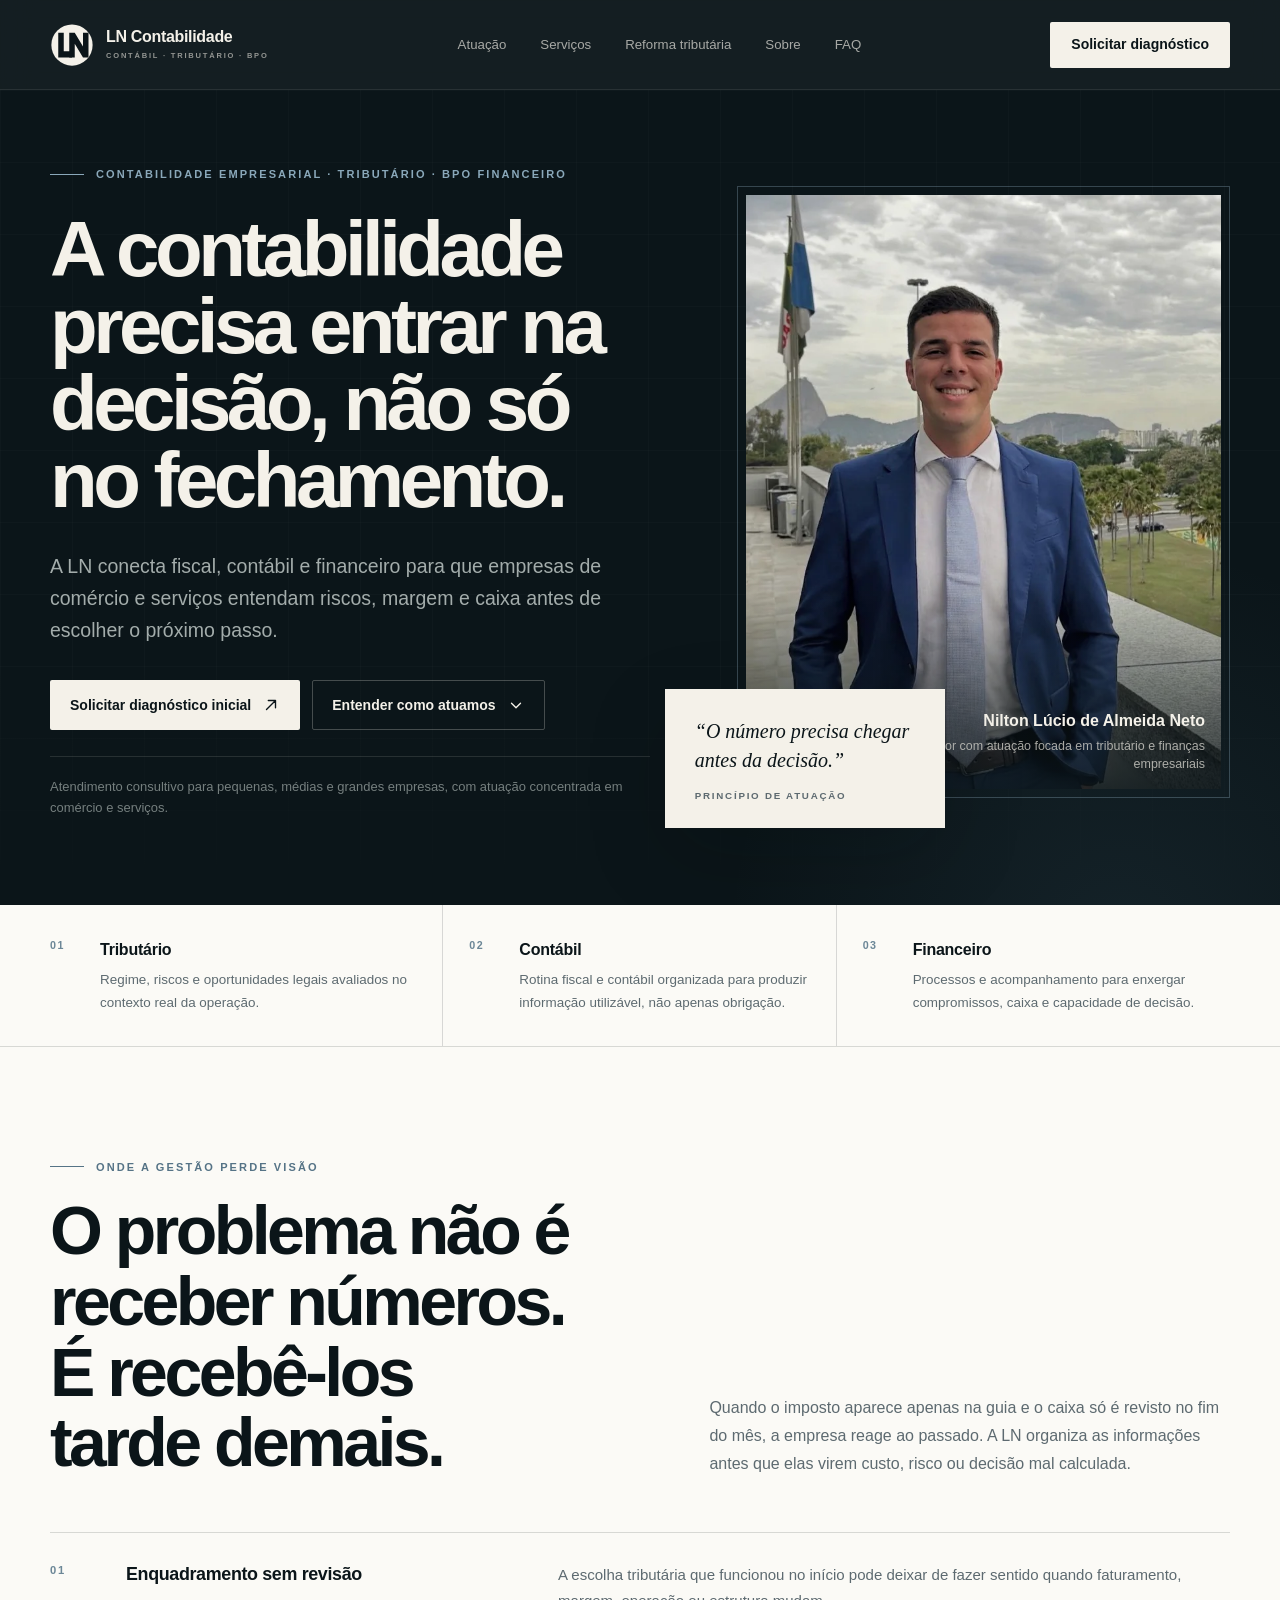
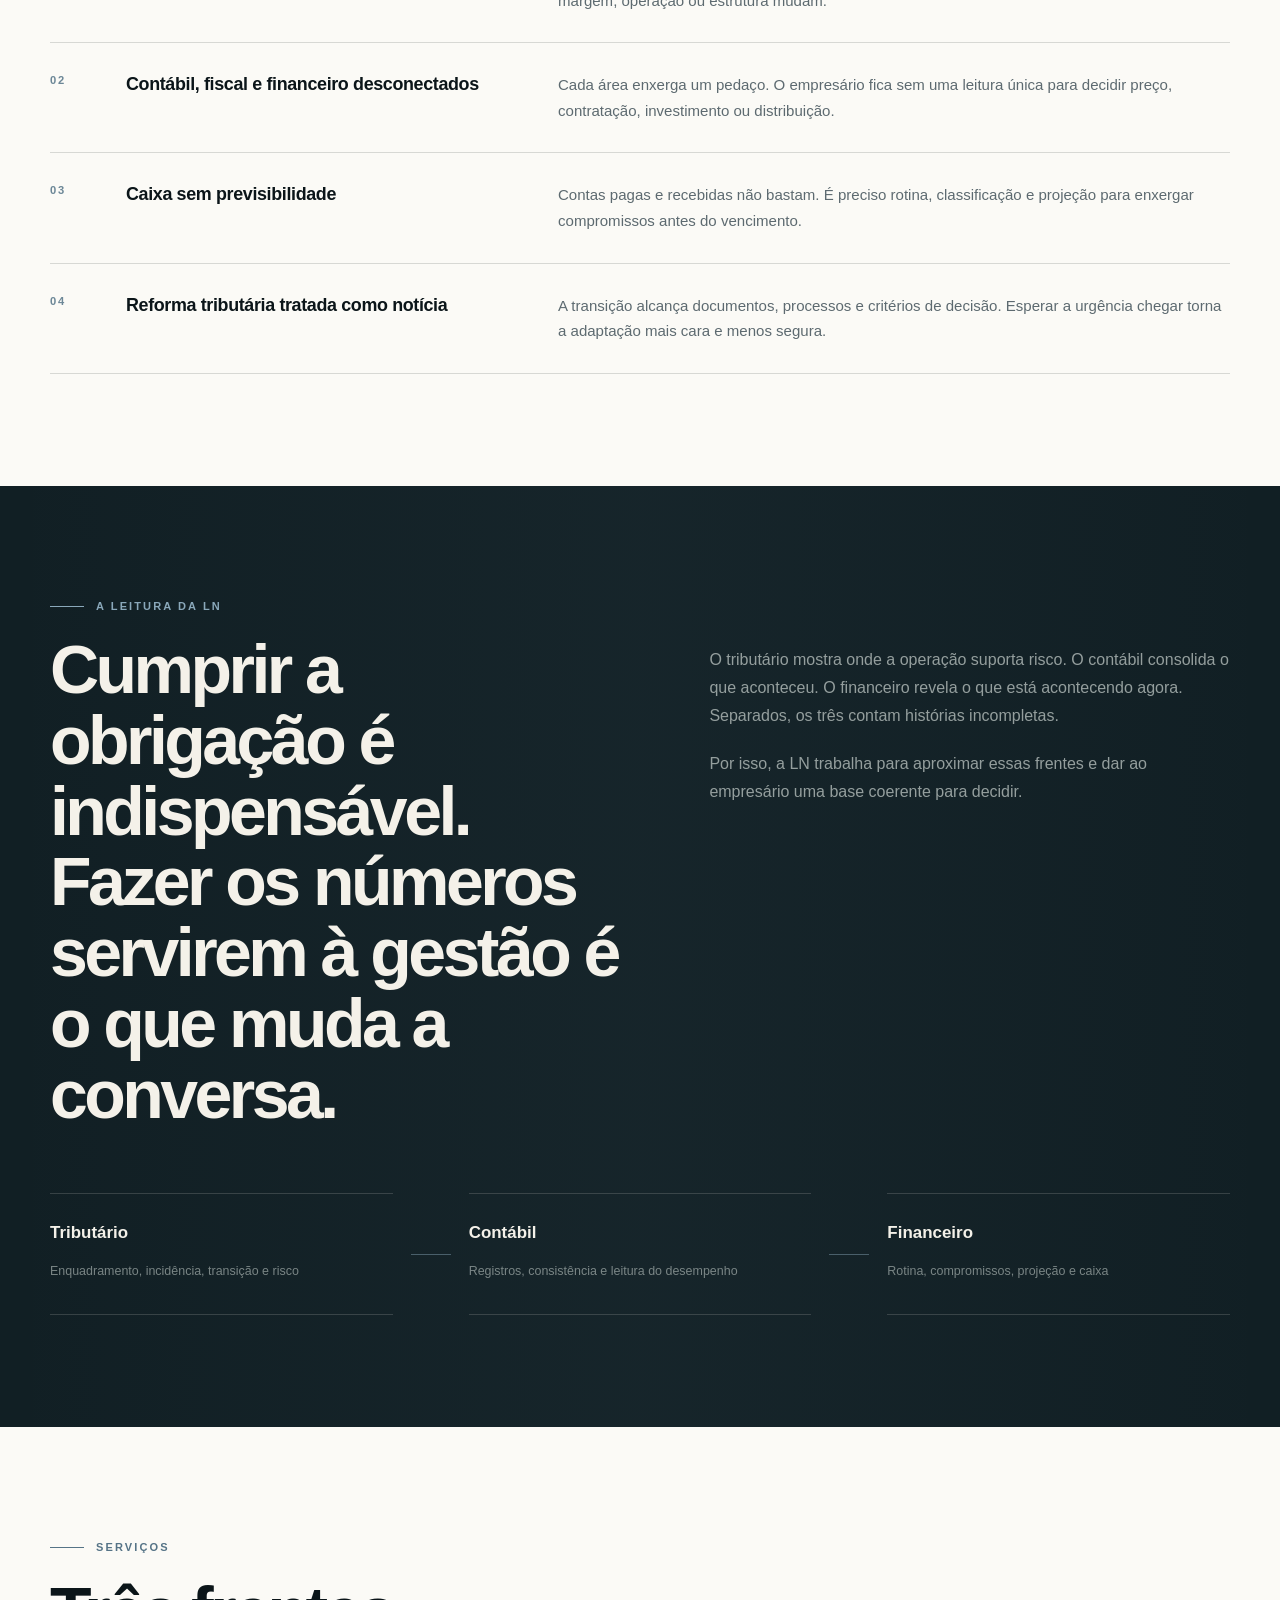
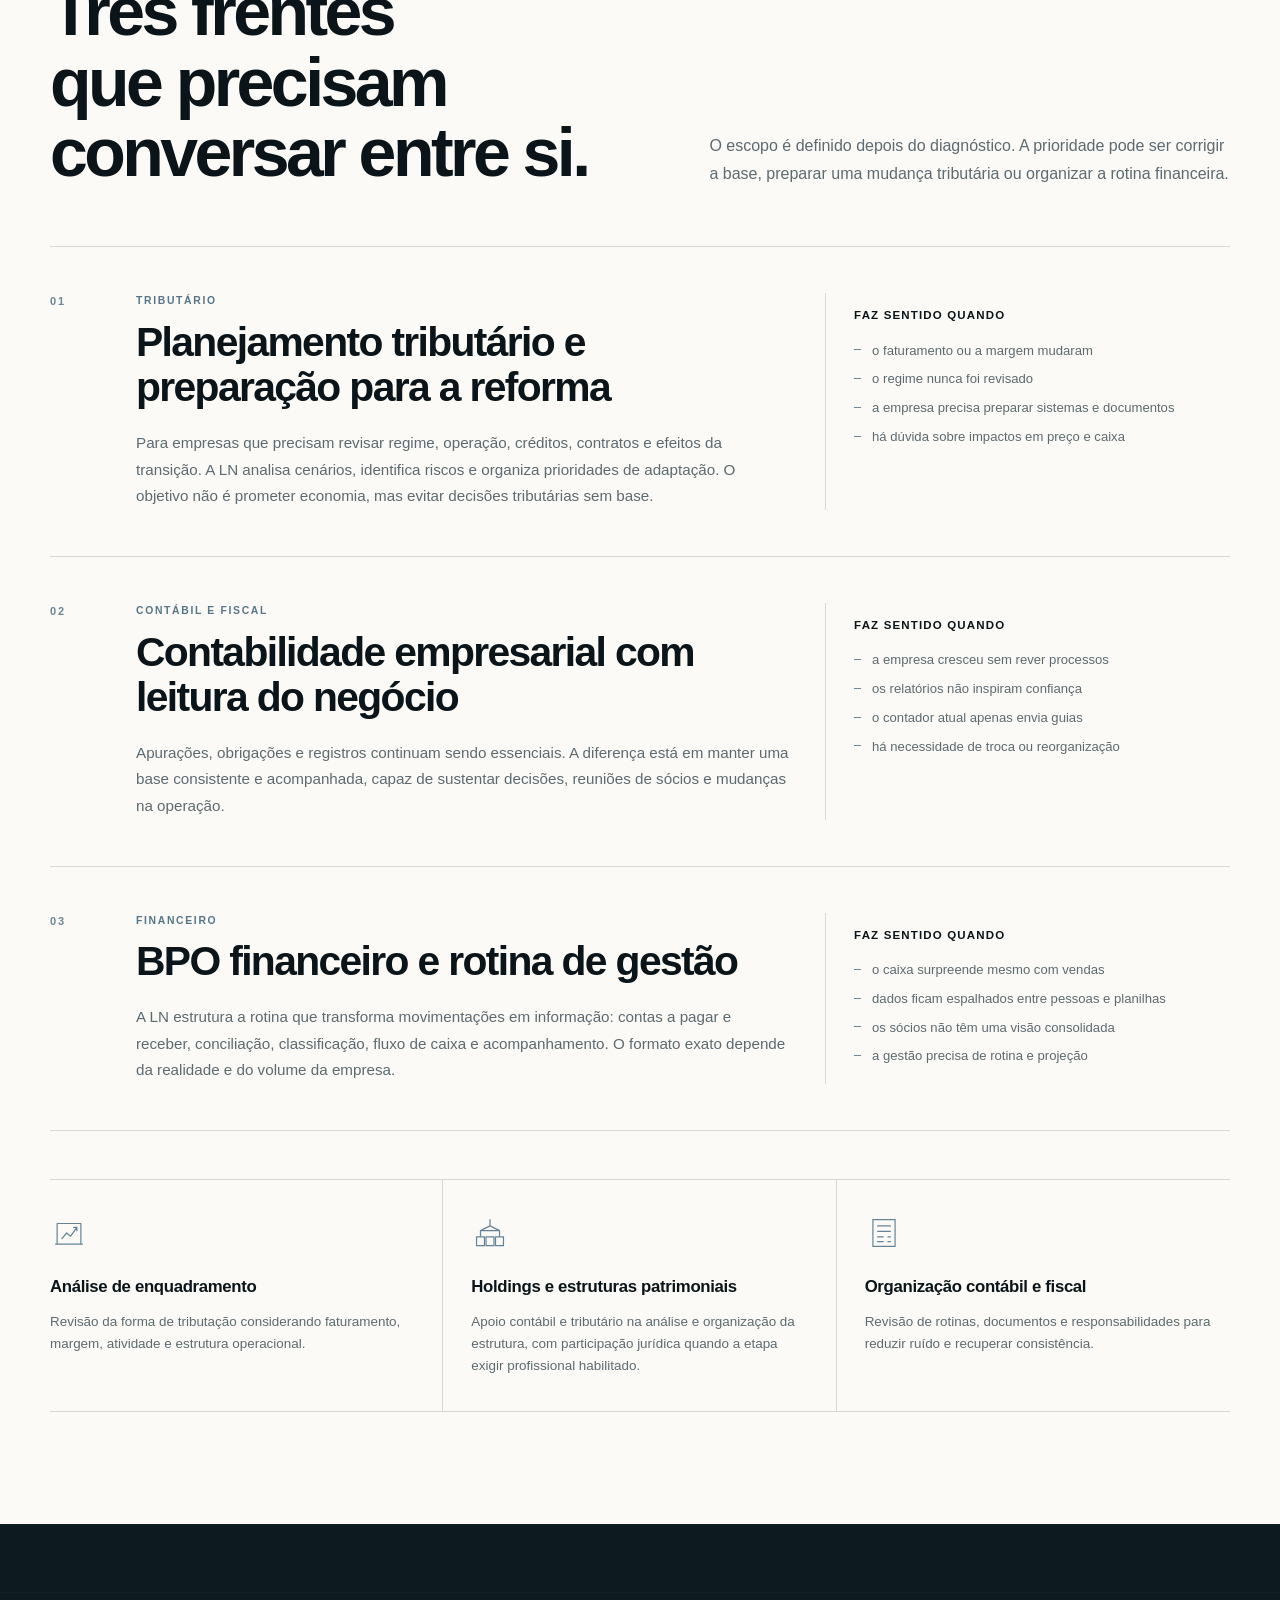
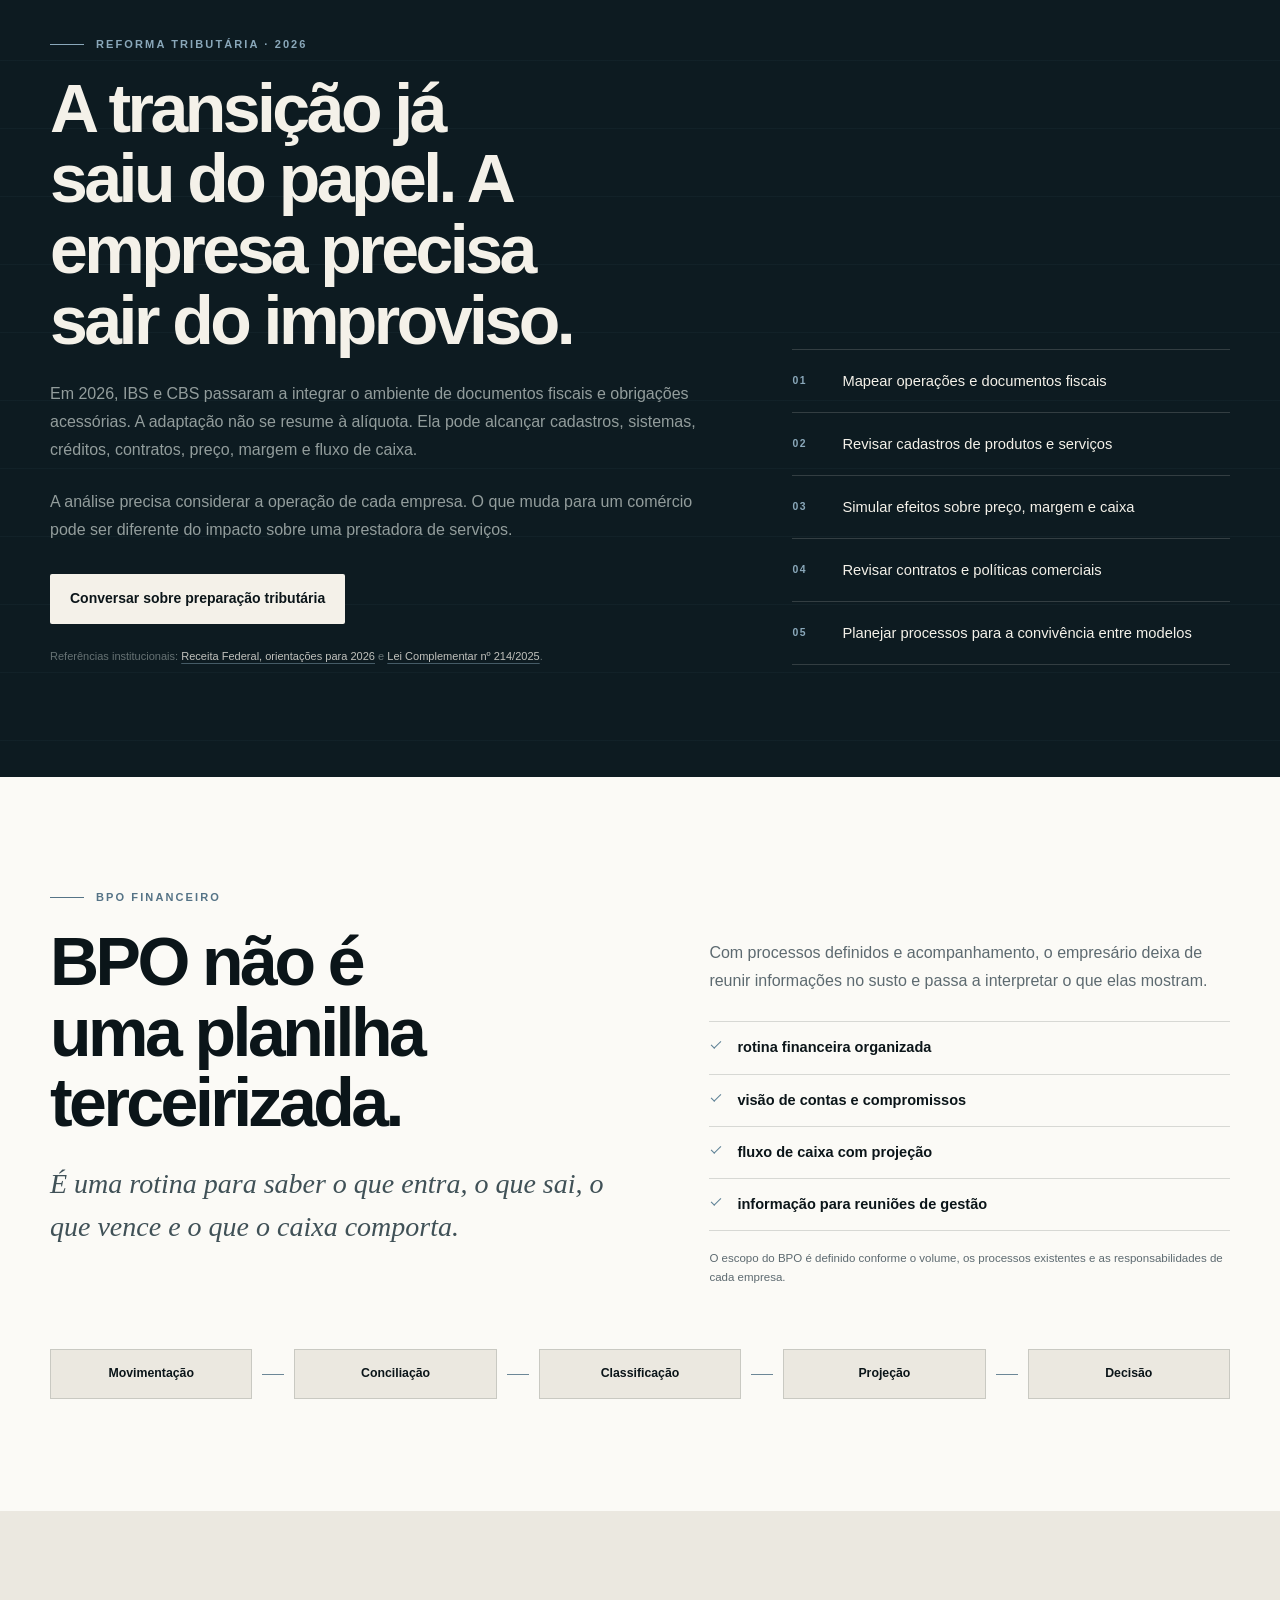
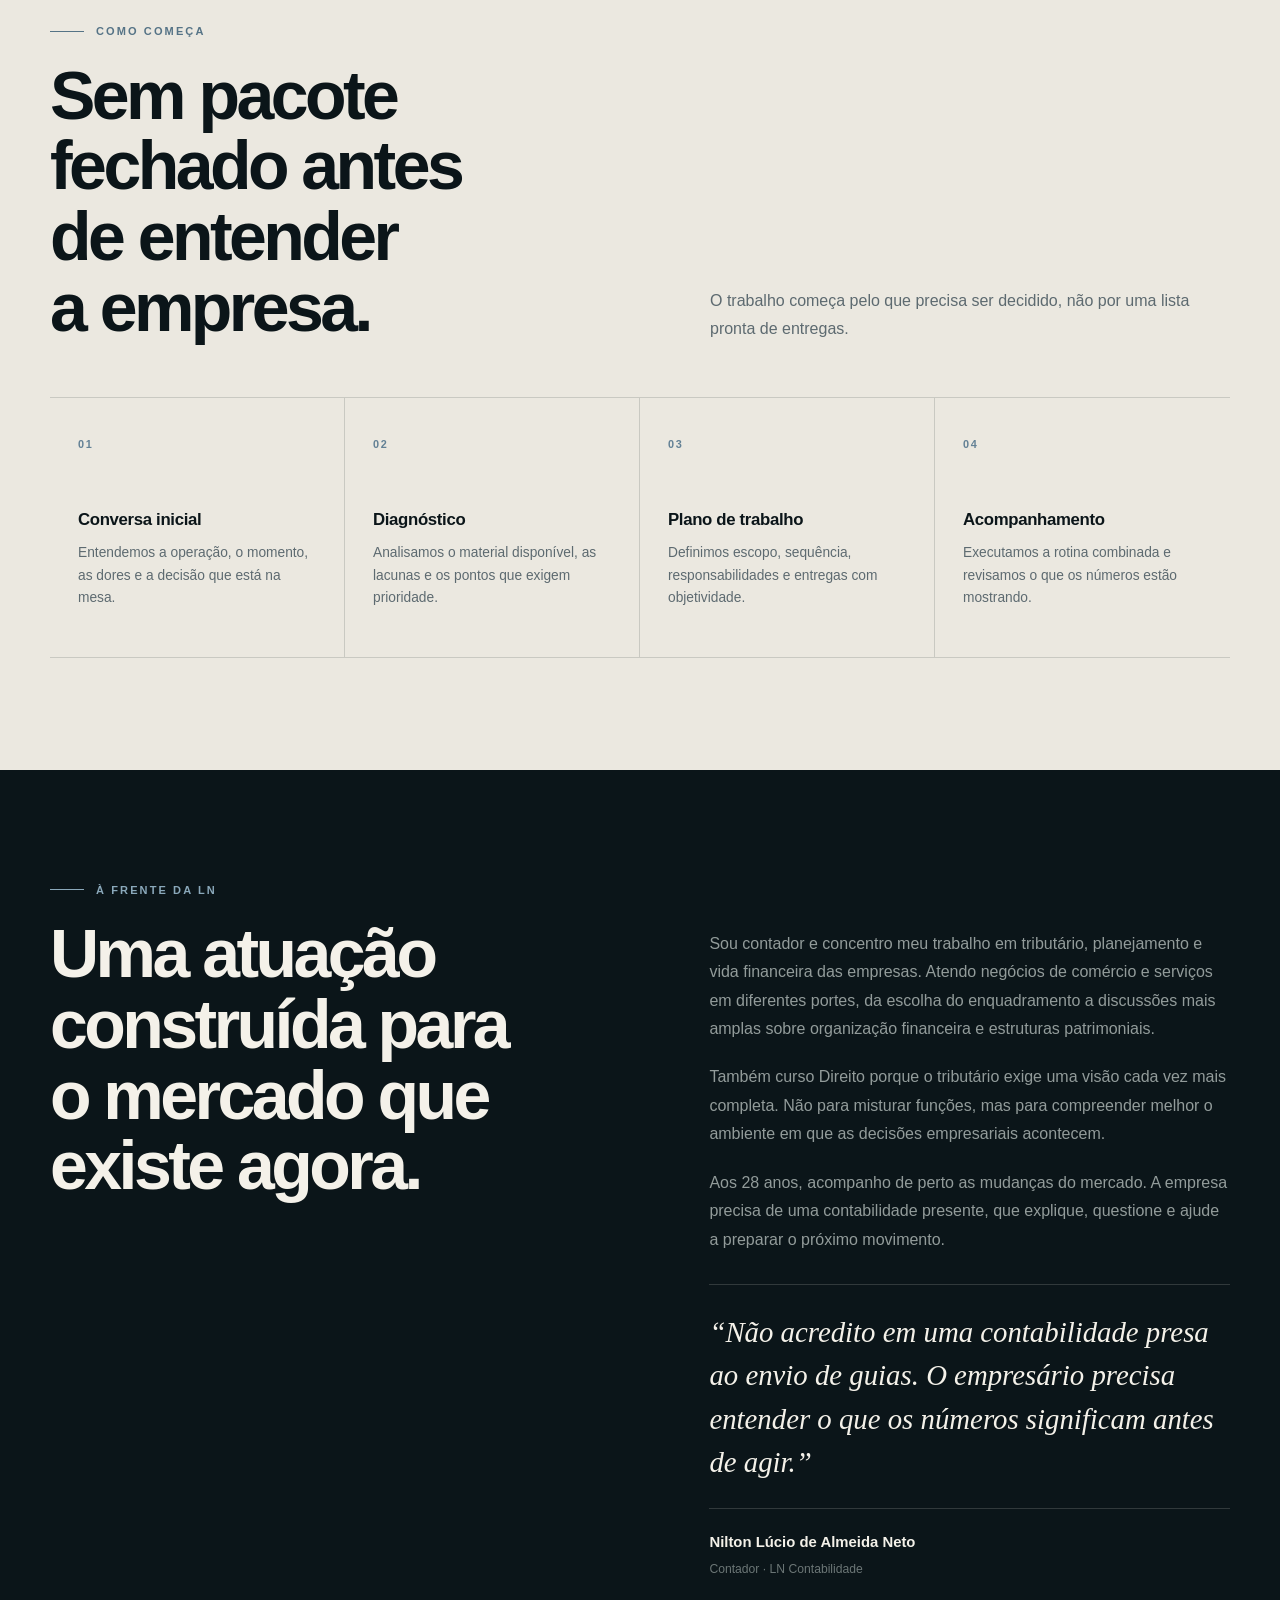
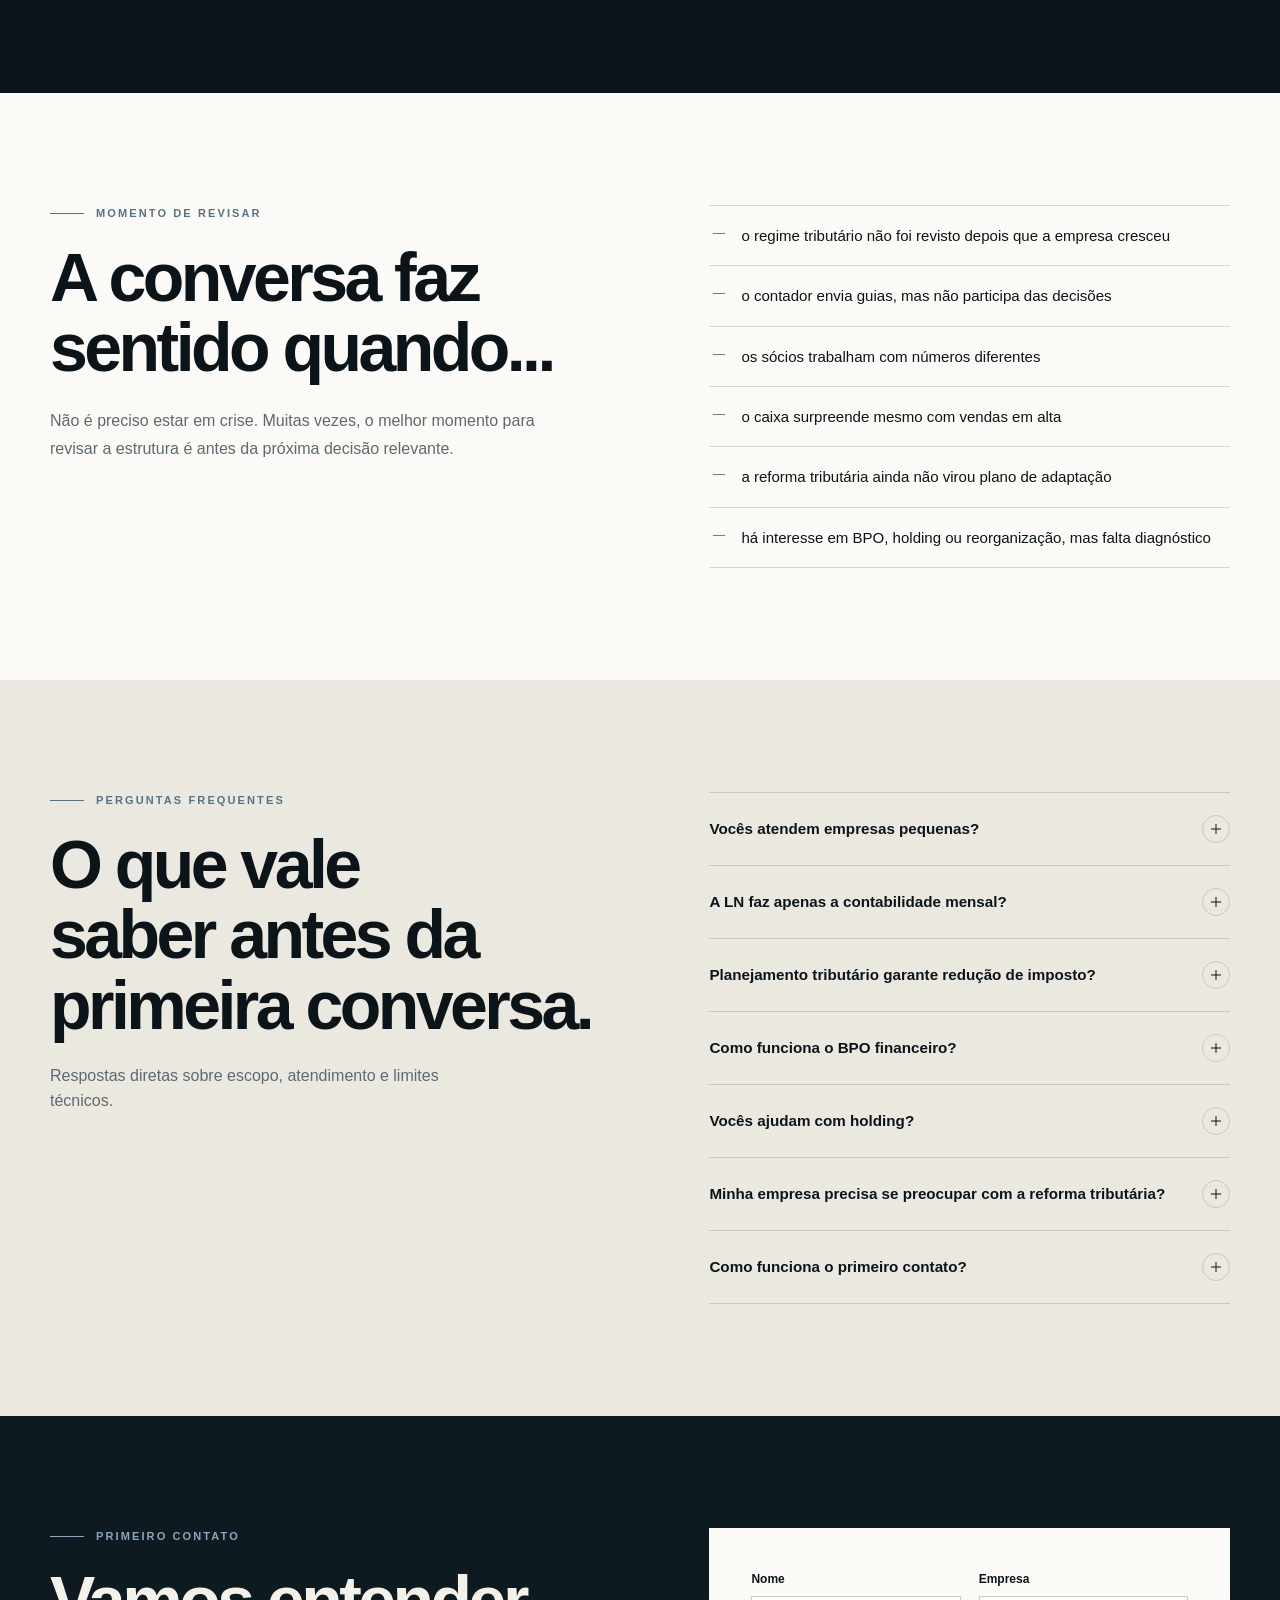
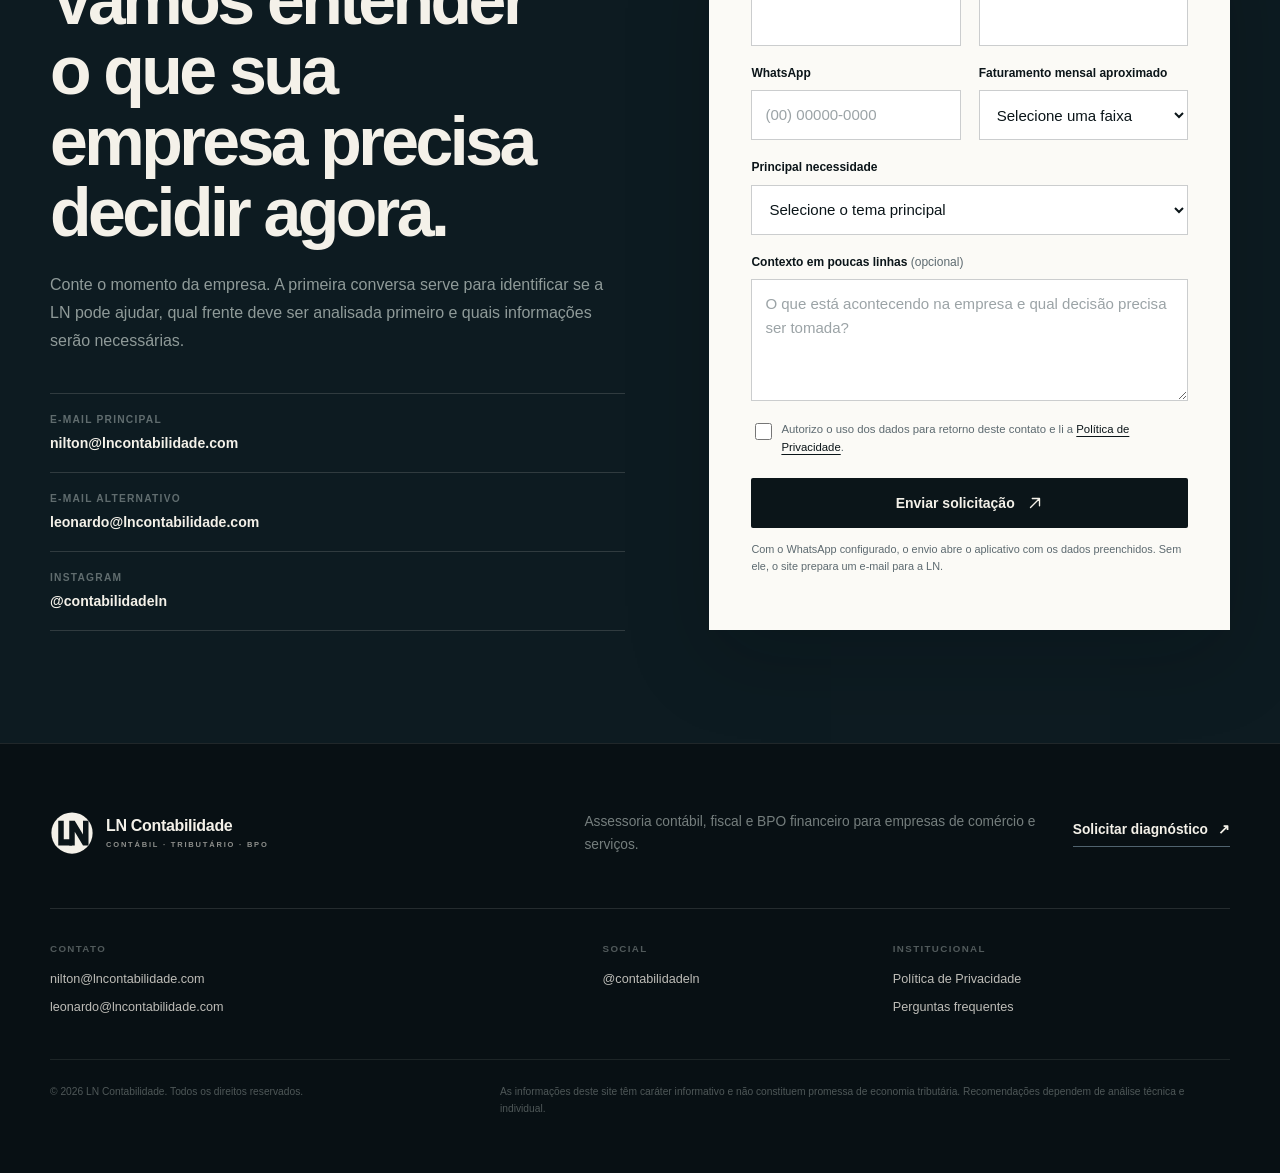
==== index.html @ 3438ac11 "Initial LN website" ====
<!doctype html>
<html lang="pt-BR">
<head>
  <meta charset="utf-8">
  <meta name="viewport" content="width=device-width, initial-scale=1, viewport-fit=cover">
  <meta name="theme-color" content="#0b1519">
  <meta name="color-scheme" content="dark light">
  <meta name="robots" content="index, follow, max-image-preview:large">
  <meta name="description" content="Contabilidade empresarial, planejamento tributário, reforma tributária e BPO financeiro para empresas de comércio e serviços.">

  <title>LN Contabilidade | Tributário, contabilidade empresarial e BPO financeiro</title>

  <meta property="og:locale" content="pt_BR">
  <meta property="og:type" content="website">
  <meta property="og:site_name" content="LN Contabilidade">
  <meta property="og:title" content="LN Contabilidade | A contabilidade precisa entrar na decisão">
  <meta property="og:description" content="Planejamento tributário, contabilidade empresarial e BPO financeiro para empresas de comércio e serviços.">
  <meta property="og:image" content="./assets/social/og-ln-contabilidade.jpg">
  <meta property="og:image:width" content="1200">
  <meta property="og:image:height" content="630">
  <meta property="og:image:alt" content="LN Contabilidade e Nilton Lúcio de Almeida Neto">

  <meta name="twitter:card" content="summary_large_image">
  <meta name="twitter:title" content="LN Contabilidade | A contabilidade precisa entrar na decisão">
  <meta name="twitter:description" content="Planejamento tributário, contabilidade empresarial e BPO financeiro para empresas de comércio e serviços.">
  <meta name="twitter:image" content="./assets/social/og-ln-contabilidade.jpg">

  <link rel="icon" href="./assets/favicon/favicon.svg" type="image/svg+xml">
  <link rel="icon" href="./assets/favicon/favicon-32.png" sizes="32x32" type="image/png">
  <link rel="apple-touch-icon" href="./assets/favicon/apple-touch-icon.png">
  <link rel="manifest" href="./assets/favicon/site.webmanifest">
  <link rel="preload" href="./assets/img/nilton-960.webp" as="image" type="image/webp" imagesrcset="./assets/img/nilton-480.webp 480w, ./assets/img/nilton-720.webp 720w, ./assets/img/nilton-960.webp 960w, ./assets/img/nilton-1200.webp 1200w" imagesizes="(max-width: 900px) 100vw, 44vw">
  <link rel="stylesheet" href="./assets/css/styles.css">

  <script type="application/ld+json">
  {
    "@context": "https://schema.org",
    "@type": "Organization",
    "name": "LN Contabilidade",
    "description": "Contabilidade empresarial, planejamento tributário, assessoria fiscal e BPO financeiro para empresas de comércio e serviços.",
    "email": "nilton@lncontabilidade.com",
    "sameAs": ["https://www.instagram.com/contabilidadeln/"],
    "member": {
      "@type": "Person",
      "name": "Nilton Lúcio de Almeida Neto",
      "jobTitle": "Contador"
    },
    "knowsAbout": [
      "Contabilidade empresarial",
      "Planejamento tributário",
      "Reforma tributária",
      "BPO financeiro",
      "Gestão financeira empresarial"
    ]
  }
  </script>
  <script src="./assets/js/site-config.js"></script>
  <script defer src="./assets/js/main.js"></script>
</head>
<body>
  <a class="skip-link" href="#conteudo">Pular para o conteúdo</a>

  <header class="site-header" id="inicio">
    <div class="shell header-inner">
      <a class="brand" href="#inicio" aria-label="LN Contabilidade, início">
        <svg class="brand-mark" viewBox="0 0 64 64" aria-hidden="true">
          <circle cx="32" cy="32" r="30" fill="currentColor"/>
          <path d="M12 14h8v27h12v9H12V14Z" fill="var(--brand-mark-ink)"/>
          <path d="M28 50V14h8l12 20V14h8v36h-8L36 30v20h-8Z" fill="var(--brand-mark-ink)"/>
        </svg>
        <span class="brand-copy">
          <strong>LN Contabilidade</strong>
          <small>CONTÁBIL · TRIBUTÁRIO · BPO</small>
        </span>
      </a>

      <nav class="desktop-nav" aria-label="Navegação principal">
        <a href="#atuacao">Atuação</a>
        <a href="#servicos">Serviços</a>
        <a href="#reforma">Reforma tributária</a>
        <a href="#sobre">Sobre</a>
        <a href="#faq">FAQ</a>
      </nav>

      <a class="button button-light header-cta" href="#contato" data-contact-link>Solicitar diagnóstico</a>

      <details class="mobile-nav">
        <summary aria-label="Abrir menu de navegação">
          <span></span><span></span><span></span>
        </summary>
        <nav aria-label="Navegação mobile">
          <a href="#atuacao">Atuação</a>
          <a href="#servicos">Serviços</a>
          <a href="#reforma">Reforma tributária</a>
          <a href="#processo">Processo</a>
          <a href="#sobre">Sobre</a>
          <a href="#faq">Perguntas frequentes</a>
          <a class="button button-light" href="#contato" data-contact-link>Solicitar diagnóstico</a>
        </nav>
      </details>
    </div>
  </header>

  <main id="conteudo">
    <section class="hero section-dark" aria-labelledby="hero-title">
      <div class="hero-grid" aria-hidden="true"></div>
      <div class="shell hero-layout">
        <div class="hero-copy">
          <p class="eyebrow"><span></span> Contabilidade empresarial · Tributário · BPO financeiro</p>
          <h1 id="hero-title">A contabilidade precisa entrar na decisão, não só no fechamento.</h1>
          <p class="hero-lead">A LN conecta fiscal, contábil e financeiro para que empresas de comércio e serviços entendam riscos, margem e caixa antes de escolher o próximo passo.</p>
          <div class="button-row">
            <a class="button button-light" href="#contato" data-contact-link>
              Solicitar diagnóstico inicial
              <svg viewBox="0 0 20 20" aria-hidden="true"><path d="M5 15 15 5M7 5h8v8"/></svg>
            </a>
            <a class="button button-outline" href="#atuacao">
              Entender como atuamos
              <svg viewBox="0 0 20 20" aria-hidden="true"><path d="m5 8 5 5 5-5"/></svg>
            </a>
          </div>
          <p class="hero-note">Atendimento consultivo para pequenas, médias e grandes empresas, com atuação concentrada em comércio e serviços.</p>
        </div>

        <figure class="hero-portrait">
          <div class="portrait-frame">
            <picture>
              <source type="image/webp" srcset="./assets/img/nilton-480.webp 480w, ./assets/img/nilton-720.webp 720w, ./assets/img/nilton-960.webp 960w, ./assets/img/nilton-1200.webp 1200w" sizes="(max-width: 900px) 92vw, 44vw">
              <img src="./assets/img/nilton-960.jpg" width="960" height="1200" alt="Nilton Lúcio de Almeida Neto, contador à frente da LN Contabilidade" fetchpriority="high" decoding="async">
            </picture>
            <div class="portrait-shade" aria-hidden="true"></div>
            <figcaption>
              <strong>Nilton Lúcio de Almeida Neto</strong>
              <span>Contador com atuação focada em tributário e finanças empresariais</span>
            </figcaption>
          </div>
          <blockquote>
            “O número precisa chegar antes da decisão.”
            <cite>Princípio de atuação</cite>
          </blockquote>
        </figure>
      </div>
    </section>

    <section class="expertise-strip" aria-label="Frentes de atuação">
      <div class="shell expertise-grid">
        <article>
          <span>01</span>
          <div>
            <h2>Tributário</h2>
            <p>Regime, riscos e oportunidades legais avaliados no contexto real da operação.</p>
          </div>
        </article>
        <article>
          <span>02</span>
          <div>
            <h2>Contábil</h2>
            <p>Rotina fiscal e contábil organizada para produzir informação utilizável, não apenas obrigação.</p>
          </div>
        </article>
        <article>
          <span>03</span>
          <div>
            <h2>Financeiro</h2>
            <p>Processos e acompanhamento para enxergar compromissos, caixa e capacidade de decisão.</p>
          </div>
        </article>
      </div>
    </section>

    <section class="section section-paper" id="atuacao" aria-labelledby="problem-title">
      <div class="shell split-heading">
        <div>
          <p class="eyebrow eyebrow-dark"><span></span> Onde a gestão perde visão</p>
          <h2 id="problem-title">O problema não é receber números. É recebê-los tarde demais.</h2>
        </div>
        <p class="section-intro">Quando o imposto aparece apenas na guia e o caixa só é revisto no fim do mês, a empresa reage ao passado. A LN organiza as informações antes que elas virem custo, risco ou decisão mal calculada.</p>
      </div>

      <div class="shell issue-list">
        <article>
          <span class="issue-number">01</span>
          <h3>Enquadramento sem revisão</h3>
          <p>A escolha tributária que funcionou no início pode deixar de fazer sentido quando faturamento, margem, operação ou estrutura mudam.</p>
        </article>
        <article>
          <span class="issue-number">02</span>
          <h3>Contábil, fiscal e financeiro desconectados</h3>
          <p>Cada área enxerga um pedaço. O empresário fica sem uma leitura única para decidir preço, contratação, investimento ou distribuição.</p>
        </article>
        <article>
          <span class="issue-number">03</span>
          <h3>Caixa sem previsibilidade</h3>
          <p>Contas pagas e recebidas não bastam. É preciso rotina, classificação e projeção para enxergar compromissos antes do vencimento.</p>
        </article>
        <article>
          <span class="issue-number">04</span>
          <h3>Reforma tributária tratada como notícia</h3>
          <p>A transição alcança documentos, processos e critérios de decisão. Esperar a urgência chegar torna a adaptação mais cara e menos segura.</p>
        </article>
      </div>
    </section>

    <section class="section section-ink approach" aria-labelledby="approach-title">
      <div class="shell approach-layout">
        <div class="approach-statement">
          <p class="eyebrow"><span></span> A leitura da LN</p>
          <h2 id="approach-title">Cumprir a obrigação é indispensável. Fazer os números servirem à gestão é o que muda a conversa.</h2>
        </div>
        <div class="approach-copy">
          <p>O tributário mostra onde a operação suporta risco. O contábil consolida o que aconteceu. O financeiro revela o que está acontecendo agora. Separados, os três contam histórias incompletas.</p>
          <p>Por isso, a LN trabalha para aproximar essas frentes e dar ao empresário uma base coerente para decidir.</p>
        </div>
      </div>
      <div class="shell reading-line" aria-label="Fluxo de leitura do negócio">
        <div><span>Tributário</span><small>Enquadramento, incidência, transição e risco</small></div>
        <i aria-hidden="true"></i>
        <div><span>Contábil</span><small>Registros, consistência e leitura do desempenho</small></div>
        <i aria-hidden="true"></i>
        <div><span>Financeiro</span><small>Rotina, compromissos, projeção e caixa</small></div>
      </div>
    </section>

    <section class="section section-paper services" id="servicos" aria-labelledby="services-title">
      <div class="shell split-heading">
        <div>
          <p class="eyebrow eyebrow-dark"><span></span> Serviços</p>
          <h2 id="services-title">Três frentes que precisam conversar entre si.</h2>
        </div>
        <p class="section-intro">O escopo é definido depois do diagnóstico. A prioridade pode ser corrigir a base, preparar uma mudança tributária ou organizar a rotina financeira.</p>
      </div>

      <div class="shell service-stack">
        <article class="service-feature">
          <div class="service-index">01</div>
          <div class="service-main">
            <p class="service-kicker">Tributário</p>
            <h3>Planejamento tributário e preparação para a reforma</h3>
            <p>Para empresas que precisam revisar regime, operação, créditos, contratos e efeitos da transição. A LN analisa cenários, identifica riscos e organiza prioridades de adaptação. O objetivo não é prometer economia, mas evitar decisões tributárias sem base.</p>
          </div>
          <div class="service-when">
            <strong>Faz sentido quando</strong>
            <ul>
              <li>o faturamento ou a margem mudaram</li>
              <li>o regime nunca foi revisado</li>
              <li>a empresa precisa preparar sistemas e documentos</li>
              <li>há dúvida sobre impactos em preço e caixa</li>
            </ul>
          </div>
        </article>

        <article class="service-feature">
          <div class="service-index">02</div>
          <div class="service-main">
            <p class="service-kicker">Contábil e fiscal</p>
            <h3>Contabilidade empresarial com leitura do negócio</h3>
            <p>Apurações, obrigações e registros continuam sendo essenciais. A diferença está em manter uma base consistente e acompanhada, capaz de sustentar decisões, reuniões de sócios e mudanças na operação.</p>
          </div>
          <div class="service-when">
            <strong>Faz sentido quando</strong>
            <ul>
              <li>a empresa cresceu sem rever processos</li>
              <li>os relatórios não inspiram confiança</li>
              <li>o contador atual apenas envia guias</li>
              <li>há necessidade de troca ou reorganização</li>
            </ul>
          </div>
        </article>

        <article class="service-feature">
          <div class="service-index">03</div>
          <div class="service-main">
            <p class="service-kicker">Financeiro</p>
            <h3>BPO financeiro e rotina de gestão</h3>
            <p>A LN estrutura a rotina que transforma movimentações em informação: contas a pagar e receber, conciliação, classificação, fluxo de caixa e acompanhamento. O formato exato depende da realidade e do volume da empresa.</p>
          </div>
          <div class="service-when">
            <strong>Faz sentido quando</strong>
            <ul>
              <li>o caixa surpreende mesmo com vendas</li>
              <li>dados ficam espalhados entre pessoas e planilhas</li>
              <li>os sócios não têm uma visão consolidada</li>
              <li>a gestão precisa de rotina e projeção</li>
            </ul>
          </div>
        </article>
      </div>

      <div class="shell supporting-services">
        <article>
          <svg viewBox="0 0 48 48" aria-hidden="true"><path d="M9 38V12h30v26M15 31l6-7 5 4 8-11M30 17h4v4M7 38h34"/></svg>
          <h3>Análise de enquadramento</h3>
          <p>Revisão da forma de tributação considerando faturamento, margem, atividade e estrutura operacional.</p>
        </article>
        <article>
          <svg viewBox="0 0 48 48" aria-hidden="true"><path d="M24 7v8M12 21v8M36 21v8M12 21h24M24 15l-12 6M24 15l12 6M7 29h10v11H7zM19 29h10v11H19zM31 29h10v11H31z"/></svg>
          <h3>Holdings e estruturas patrimoniais</h3>
          <p>Apoio contábil e tributário na análise e organização da estrutura, com participação jurídica quando a etapa exigir profissional habilitado.</p>
        </article>
        <article>
          <svg viewBox="0 0 48 48" aria-hidden="true"><path d="M10 7h28v34H10zM16 15h16M16 22h16M16 29h7M29 29h3M16 35h7M29 35h3"/></svg>
          <h3>Organização contábil e fiscal</h3>
          <p>Revisão de rotinas, documentos e responsabilidades para reduzir ruído e recuperar consistência.</p>
        </article>
      </div>
    </section>

    <section class="section reform" id="reforma" aria-labelledby="reform-title">
      <div class="shell reform-layout">
        <div class="reform-copy">
          <p class="eyebrow"><span></span> Reforma tributária · 2026</p>
          <h2 id="reform-title">A transição já saiu do papel. A empresa precisa sair do improviso.</h2>
          <p>Em 2026, IBS e CBS passaram a integrar o ambiente de documentos fiscais e obrigações acessórias. A adaptação não se resume à alíquota. Ela pode alcançar cadastros, sistemas, créditos, contratos, preço, margem e fluxo de caixa.</p>
          <p>A análise precisa considerar a operação de cada empresa. O que muda para um comércio pode ser diferente do impacto sobre uma prestadora de serviços.</p>
          <a class="button button-light" href="#contato" data-contact-link>Conversar sobre preparação tributária</a>
          <p class="source-note">Referências institucionais: <a href="https://www.gov.br/receitafederal/pt-br/acesso-a-informacao/acoes-e-programas/programas-e-atividades/reforma-tributaria-do-consumo/orientacoes-2026" target="_blank" rel="noopener noreferrer">Receita Federal, orientações para 2026</a> e <a href="https://www.planalto.gov.br/ccivil_03/leis/lcp/lcp214.htm" target="_blank" rel="noopener noreferrer">Lei Complementar nº 214/2025</a>.</p>
        </div>
        <div class="reform-checklist" aria-label="Pontos de preparação para a reforma tributária">
          <div><span>01</span><p>Mapear operações e documentos fiscais</p></div>
          <div><span>02</span><p>Revisar cadastros de produtos e serviços</p></div>
          <div><span>03</span><p>Simular efeitos sobre preço, margem e caixa</p></div>
          <div><span>04</span><p>Revisar contratos e políticas comerciais</p></div>
          <div><span>05</span><p>Planejar processos para a convivência entre modelos</p></div>
        </div>
      </div>
    </section>

    <section class="section section-paper bpo" aria-labelledby="bpo-title">
      <div class="shell bpo-layout">
        <div>
          <p class="eyebrow eyebrow-dark"><span></span> BPO financeiro</p>
          <h2 id="bpo-title">BPO não é uma planilha terceirizada.</h2>
          <p class="bpo-lead">É uma rotina para saber o que entra, o que sai, o que vence e o que o caixa comporta.</p>
        </div>
        <div class="bpo-copy">
          <p>Com processos definidos e acompanhamento, o empresário deixa de reunir informações no susto e passa a interpretar o que elas mostram.</p>
          <ul class="check-list">
            <li>rotina financeira organizada</li>
            <li>visão de contas e compromissos</li>
            <li>fluxo de caixa com projeção</li>
            <li>informação para reuniões de gestão</li>
          </ul>
          <p class="small-print">O escopo do BPO é definido conforme o volume, os processos existentes e as responsabilidades de cada empresa.</p>
        </div>
      </div>
      <div class="shell finance-flow" aria-label="Fluxo de organização financeira">
        <span>Movimentação</span><i></i><span>Conciliação</span><i></i><span>Classificação</span><i></i><span>Projeção</span><i></i><span>Decisão</span>
      </div>
    </section>

    <section class="section section-muted process" id="processo" aria-labelledby="process-title">
      <div class="shell process-heading">
        <div>
          <p class="eyebrow eyebrow-dark"><span></span> Como começa</p>
          <h2 id="process-title">Sem pacote fechado antes de entender a empresa.</h2>
        </div>
        <p>O trabalho começa pelo que precisa ser decidido, não por uma lista pronta de entregas.</p>
      </div>
      <ol class="shell process-list">
        <li>
          <span>01</span>
          <div><h3>Conversa inicial</h3><p>Entendemos a operação, o momento, as dores e a decisão que está na mesa.</p></div>
        </li>
        <li>
          <span>02</span>
          <div><h3>Diagnóstico</h3><p>Analisamos o material disponível, as lacunas e os pontos que exigem prioridade.</p></div>
        </li>
        <li>
          <span>03</span>
          <div><h3>Plano de trabalho</h3><p>Definimos escopo, sequência, responsabilidades e entregas com objetividade.</p></div>
        </li>
        <li>
          <span>04</span>
          <div><h3>Acompanhamento</h3><p>Executamos a rotina combinada e revisamos o que os números estão mostrando.</p></div>
        </li>
      </ol>
    </section>

    <section class="section section-ink about" id="sobre" aria-labelledby="about-title">
      <div class="shell about-layout">
        <div class="about-title">
          <p class="eyebrow"><span></span> À frente da LN</p>
          <h2 id="about-title">Uma atuação construída para o mercado que existe agora.</h2>
        </div>
        <div class="about-copy">
          <p>Sou contador e concentro meu trabalho em tributário, planejamento e vida financeira das empresas. Atendo negócios de comércio e serviços em diferentes portes, da escolha do enquadramento a discussões mais amplas sobre organização financeira e estruturas patrimoniais.</p>
          <p>Também curso Direito porque o tributário exige uma visão cada vez mais completa. Não para misturar funções, mas para compreender melhor o ambiente em que as decisões empresariais acontecem.</p>
          <p>Aos 28 anos, acompanho de perto as mudanças do mercado. A empresa precisa de uma contabilidade presente, que explique, questione e ajude a preparar o próximo movimento.</p>
          <blockquote>“Não acredito em uma contabilidade presa ao envio de guias. O empresário precisa entender o que os números significam antes de agir.”</blockquote>
          <p class="signature"><strong>Nilton Lúcio de Almeida Neto</strong><span>Contador · LN Contabilidade</span></p>
        </div>
      </div>
    </section>

    <section class="section section-paper fit" aria-labelledby="fit-title">
      <div class="shell fit-layout">
        <div>
          <p class="eyebrow eyebrow-dark"><span></span> Momento de revisar</p>
          <h2 id="fit-title">A conversa faz sentido quando...</h2>
          <p>Não é preciso estar em crise. Muitas vezes, o melhor momento para revisar a estrutura é antes da próxima decisão relevante.</p>
        </div>
        <ul class="fit-list">
          <li>o regime tributário não foi revisto depois que a empresa cresceu</li>
          <li>o contador envia guias, mas não participa das decisões</li>
          <li>os sócios trabalham com números diferentes</li>
          <li>o caixa surpreende mesmo com vendas em alta</li>
          <li>a reforma tributária ainda não virou plano de adaptação</li>
          <li>há interesse em BPO, holding ou reorganização, mas falta diagnóstico</li>
        </ul>
      </div>
    </section>

    <section class="section section-muted faq" id="faq" aria-labelledby="faq-title">
      <div class="shell faq-layout">
        <div class="faq-heading">
          <p class="eyebrow eyebrow-dark"><span></span> Perguntas frequentes</p>
          <h2 id="faq-title">O que vale saber antes da primeira conversa.</h2>
          <p>Respostas diretas sobre escopo, atendimento e limites técnicos.</p>
        </div>
        <div class="faq-list">
          <details>
            <summary>Vocês atendem empresas pequenas?<span aria-hidden="true"></span></summary>
            <p>Sim. O porte não é o único critério. Avaliamos a complexidade, o momento e a necessidade da empresa. A LN trabalha com negócios pequenos, médios e grandes, principalmente nos segmentos de comércio e serviços.</p>
          </details>
          <details>
            <summary>A LN faz apenas a contabilidade mensal?<span aria-hidden="true"></span></summary>
            <p>Não. A atuação pode incluir rotina contábil e fiscal, planejamento tributário, análise de enquadramento, preparação para a reforma tributária, BPO financeiro e organização de estruturas patrimoniais.</p>
          </details>
          <details>
            <summary>Planejamento tributário garante redução de imposto?<span aria-hidden="true"></span></summary>
            <p>Não. O trabalho identifica enquadramento, riscos e oportunidades legais de acordo com a operação. Qualquer efeito depende dos dados, da legislação aplicável e da realidade individual da empresa.</p>
          </details>
          <details>
            <summary>Como funciona o BPO financeiro?<span aria-hidden="true"></span></summary>
            <p>O escopo é definido depois do diagnóstico. Pode envolver organização da rotina, contas a pagar e receber, conciliação, classificação, fluxo de caixa e acompanhamento. As responsabilidades são combinadas antes do início.</p>
          </details>
          <details>
            <summary>Vocês ajudam com holding?<span aria-hidden="true"></span></summary>
            <p>A LN pode apoiar a análise e a estruturação contábil e tributária. Etapas jurídicas ou atos privativos precisam ser conduzidos com profissional legalmente habilitado.</p>
          </details>
          <details>
            <summary>Minha empresa precisa se preocupar com a reforma tributária?<span aria-hidden="true"></span></summary>
            <p>Toda empresa deve entender se e como será afetada. A intensidade varia conforme atividade, regime, cadeia de clientes e fornecedores, créditos, contratos e formação de preço. A avaliação precisa ser individual.</p>
          </details>
          <details>
            <summary>Como funciona o primeiro contato?<span aria-hidden="true"></span></summary>
            <p>A primeira conversa serve para entender o momento da empresa, a decisão que precisa ser tomada e quais informações serão necessárias. Depois disso, a LN indica o caminho de análise e o escopo adequado.</p>
          </details>
        </div>
      </div>
    </section>

    <section class="section contact" id="contato" aria-labelledby="contact-title">
      <div class="shell contact-layout">
        <div class="contact-copy">
          <p class="eyebrow"><span></span> Primeiro contato</p>
          <h2 id="contact-title">Vamos entender o que sua empresa precisa decidir agora.</h2>
          <p>Conte o momento da empresa. A primeira conversa serve para identificar se a LN pode ajudar, qual frente deve ser analisada primeiro e quais informações serão necessárias.</p>
          <div class="contact-channels">
            <a href="mailto:nilton@lncontabilidade.com" data-email-link="primary"><span>E-mail principal</span><strong data-config-text="emailPrimary">nilton@lncontabilidade.com</strong></a>
            <a href="mailto:leonardo@lncontabilidade.com" data-email-link="secondary"><span>E-mail alternativo</span><strong data-config-text="emailSecondary">leonardo@lncontabilidade.com</strong></a>
            <a href="https://www.instagram.com/contabilidadeln/" target="_blank" rel="noopener noreferrer" data-instagram-link><span>Instagram</span><strong data-config-text="instagramHandle">@contabilidadeln</strong></a>
          </div>
        </div>

        <form class="lead-form" id="lead-form" action="mailto:nilton@lncontabilidade.com" method="post" enctype="text/plain" novalidate>
          <div class="form-grid">
            <div class="field-group">
              <label for="nome">Nome</label>
              <input id="nome" name="nome" type="text" autocomplete="name" required>
              <p class="field-error" id="nome-error"></p>
            </div>
            <div class="field-group">
              <label for="empresa">Empresa</label>
              <input id="empresa" name="empresa" type="text" autocomplete="organization" required>
              <p class="field-error" id="empresa-error"></p>
            </div>
            <div class="field-group">
              <label for="whatsapp">WhatsApp</label>
              <input id="whatsapp" name="whatsapp" type="tel" inputmode="tel" autocomplete="tel" placeholder="(00) 00000-0000" required>
              <p class="field-error" id="whatsapp-error"></p>
            </div>
            <div class="field-group">
              <label for="faturamento">Faturamento mensal aproximado</label>
              <select id="faturamento" name="faturamento" required>
                <option value="">Selecione uma faixa</option>
                <option>Até R$ 50 mil</option>
                <option>De R$ 50 mil a R$ 200 mil</option>
                <option>De R$ 200 mil a R$ 500 mil</option>
                <option>De R$ 500 mil a R$ 1 milhão</option>
                <option>Acima de R$ 1 milhão</option>
                <option>Prefiro conversar</option>
              </select>
              <p class="field-error" id="faturamento-error"></p>
            </div>
            <div class="field-group field-full">
              <label for="necessidade">Principal necessidade</label>
              <select id="necessidade" name="necessidade" required>
                <option value="">Selecione o tema principal</option>
                <option>Planejamento ou enquadramento tributário</option>
                <option>Preparação para a reforma tributária</option>
                <option>Contabilidade empresarial</option>
                <option>BPO financeiro</option>
                <option>Holding ou estrutura patrimonial</option>
                <option>Organização contábil e fiscal</option>
                <option>Outro assunto</option>
              </select>
              <p class="field-error" id="necessidade-error"></p>
            </div>
            <div class="field-group field-full">
              <label for="contexto">Contexto em poucas linhas <span>(opcional)</span></label>
              <textarea id="contexto" name="contexto" rows="4" placeholder="O que está acontecendo na empresa e qual decisão precisa ser tomada?"></textarea>
            </div>
          </div>

          <label class="consent" for="consentimento">
            <input id="consentimento" name="consentimento" type="checkbox" required>
            <span>Autorizo o uso dos dados para retorno deste contato e li a <a href="./privacidade.html">Política de Privacidade</a>.</span>
          </label>
          <p class="field-error consent-error" id="consentimento-error"></p>

          <button class="button button-light form-submit" type="submit">
            Enviar solicitação
            <svg viewBox="0 0 20 20" aria-hidden="true"><path d="M5 15 15 5M7 5h8v8"/></svg>
          </button>
          <p class="form-note">Com o WhatsApp configurado, o envio abre o aplicativo com os dados preenchidos. Sem ele, o site prepara um e-mail para a LN.</p>
          <p class="form-status" id="form-status" role="status" aria-live="polite"></p>
          <noscript><p class="noscript-note">O JavaScript está desativado. Envie sua mensagem para <a href="mailto:nilton@lncontabilidade.com">nilton@lncontabilidade.com</a>.</p></noscript>
        </form>
      </div>
    </section>
  </main>

  <footer class="site-footer">
    <div class="shell footer-top">
      <a class="brand footer-brand" href="#inicio" aria-label="LN Contabilidade, voltar ao início">
        <svg class="brand-mark" viewBox="0 0 64 64" aria-hidden="true">
          <circle cx="32" cy="32" r="30" fill="currentColor"/>
          <path d="M12 14h8v27h12v9H12V14Z" fill="var(--brand-mark-ink)"/>
          <path d="M28 50V14h8l12 20V14h8v36h-8L36 30v20h-8Z" fill="var(--brand-mark-ink)"/>
        </svg>
        <span class="brand-copy"><strong>LN Contabilidade</strong><small>CONTÁBIL · TRIBUTÁRIO · BPO</small></span>
      </a>
      <p>Assessoria contábil, fiscal e BPO financeiro para empresas de comércio e serviços.</p>
      <a class="footer-cta" href="#contato" data-contact-link>Solicitar diagnóstico <span aria-hidden="true">↗</span></a>
    </div>
    <div class="shell footer-links">
      <div>
        <span>Contato</span>
        <a href="mailto:nilton@lncontabilidade.com" data-email-link="primary" data-config-text="emailPrimary">nilton@lncontabilidade.com</a>
        <a href="mailto:leonardo@lncontabilidade.com" data-email-link="secondary" data-config-text="emailSecondary">leonardo@lncontabilidade.com</a>
      </div>
      <div>
        <span>Social</span>
        <a href="https://www.instagram.com/contabilidadeln/" target="_blank" rel="noopener noreferrer" data-instagram-link data-config-text="instagramHandle">@contabilidadeln</a>
      </div>
      <div>
        <span>Institucional</span>
        <a href="./privacidade.html">Política de Privacidade</a>
        <a href="#faq">Perguntas frequentes</a>
      </div>
    </div>
    <div class="shell footer-bottom">
      <p>© <span data-current-year>2026</span> LN Contabilidade. Todos os direitos reservados.</p>
      <p>As informações deste site têm caráter informativo e não constituem promessa de economia tributária. Recomendações dependem de análise técnica e individual.</p>
    </div>
  </footer>

  <a class="mobile-contact" href="#contato" data-contact-link aria-label="Falar com a LN Contabilidade">
    <svg viewBox="0 0 24 24" aria-hidden="true"><path d="M20 15a4 4 0 0 1-4 4H8l-5 3 2-6a8 8 0 1 1 15-1Z"/></svg>
    <span>Falar com a LN</span>
  </a>
</body>
</html>
---- assets/css/styles.css ----
:root {
  --ink: #0b1519;
  --ink-soft: #111f24;
  --ink-raised: #17272d;
  --paper: #f4f1e9;
  --paper-soft: #ebe8e0;
  --paper-bright: #fbfaf6;
  --line-dark: rgba(244, 241, 233, 0.14);
  --line-light: rgba(11, 21, 25, 0.15);
  --ivory: #f4f1e9;
  --mist: #b8c2bf;
  --slate: #5d6a70;
  --steel: #8aa8ba;
  --steel-soft: #b6cad5;
  --error: #a63a34;
  --success: #4f736c;
  --shadow: 0 28px 80px rgba(2, 10, 13, 0.18);
  --font-sans: "Avenir Next", Avenir, "Segoe UI", "Helvetica Neue", Arial, sans-serif;
  --font-serif: "Iowan Old Style", "Palatino Linotype", "Book Antiqua", Georgia, serif;
  --shell: 1180px;
  --radius: 2px;
  --header-height: 84px;
  --brand-mark-ink: var(--ink);
}

*,
*::before,
*::after {
  box-sizing: border-box;
}

html {
  min-width: 320px;
  scroll-behavior: smooth;
  scroll-padding-top: calc(var(--header-height) + 24px);
  background: var(--ink);
  -webkit-text-size-adjust: 100%;
}

body {
  min-width: 320px;
  margin: 0;
  overflow-x: hidden;
  color: var(--ink);
  background: var(--paper);
  font-family: var(--font-sans);
  font-size: 16px;
  line-height: 1.6;
  text-rendering: optimizeLegibility;
  -webkit-font-smoothing: antialiased;
}

img,
picture,
svg {
  display: block;
  max-width: 100%;
}

img {
  height: auto;
}

button,
input,
select,
textarea {
  font: inherit;
}

button,
summary,
a {
  -webkit-tap-highlight-color: transparent;
}

a {
  color: inherit;
  text-decoration: none;
}

p,
h1,
h2,
h3,
blockquote,
figure {
  margin: 0;
}

ul,
ol {
  margin: 0;
  padding: 0;
  list-style: none;
}

::selection {
  color: var(--ink);
  background: var(--steel-soft);
}

:focus-visible {
  outline: 2px solid #bfe4f5;
  outline-offset: 4px;
}

section[id] {
  scroll-margin-top: calc(var(--header-height) + 22px);
}

.shell {
  width: min(calc(100% - 40px), var(--shell));
  margin-inline: auto;
}

.skip-link {
  position: fixed;
  z-index: 999;
  top: 12px;
  left: 12px;
  transform: translateY(-150%);
  padding: 12px 16px;
  color: var(--ink);
  background: var(--paper-bright);
  font-size: 0.875rem;
  font-weight: 700;
  transition: transform 160ms ease;
}

.skip-link:focus {
  transform: translateY(0);
}

.site-header {
  position: sticky;
  z-index: 100;
  top: 0;
  height: var(--header-height);
  color: var(--ivory);
  background: rgba(11, 21, 25, 0.96);
  border-bottom: 1px solid rgba(244, 241, 233, 0.09);
  backdrop-filter: blur(16px);
}

.header-inner {
  display: flex;
  align-items: center;
  justify-content: space-between;
  height: 100%;
  gap: 24px;
}

.brand {
  display: inline-flex;
  align-items: center;
  min-width: 0;
  gap: 12px;
  color: var(--ivory);
}

.brand-mark {
  width: 44px;
  height: 44px;
  flex: 0 0 44px;
  color: var(--ivory);
}

.brand-copy {
  display: grid;
  min-width: 0;
  line-height: 1;
}

.brand-copy strong {
  color: var(--ivory);
  font-size: 1rem;
  font-weight: 680;
  letter-spacing: -0.02em;
  white-space: nowrap;
}

.brand-copy small {
  margin-top: 7px;
  color: rgba(244, 241, 233, 0.57);
  font-size: 0.47rem;
  font-weight: 700;
  letter-spacing: 0.24em;
  white-space: nowrap;
}

.desktop-nav {
  display: none;
  align-items: center;
  gap: 30px;
  color: rgba(244, 241, 233, 0.66);
  font-size: 0.83rem;
}

.desktop-nav a {
  position: relative;
  padding-block: 12px;
  transition: color 160ms ease;
}

.desktop-nav a::after {
  position: absolute;
  right: 0;
  bottom: 6px;
  left: 0;
  height: 1px;
  content: "";
  transform: scaleX(0);
  transform-origin: left;
  background: var(--steel);
  transition: transform 180ms ease;
}

.desktop-nav a:hover,
.desktop-nav a:focus-visible {
  color: var(--ivory);
}

.desktop-nav a:hover::after,
.desktop-nav a:focus-visible::after {
  transform: scaleX(1);
}

.header-cta {
  display: none;
}

.mobile-nav {
  position: relative;
  margin-left: auto;
}

.mobile-nav > summary {
  display: grid;
  width: 46px;
  height: 46px;
  cursor: pointer;
  place-content: center;
  gap: 5px;
  border: 1px solid rgba(244, 241, 233, 0.22);
  border-radius: 50%;
  list-style: none;
}

.mobile-nav > summary::-webkit-details-marker {
  display: none;
}

.mobile-nav > summary span {
  width: 17px;
  height: 1px;
  background: var(--ivory);
  transition: transform 180ms ease, opacity 180ms ease;
}

.mobile-nav[open] > summary span:nth-child(1) {
  transform: translateY(6px) rotate(45deg);
}

.mobile-nav[open] > summary span:nth-child(2) {
  opacity: 0;
}

.mobile-nav[open] > summary span:nth-child(3) {
  transform: translateY(-6px) rotate(-45deg);
}

.mobile-nav nav {
  position: absolute;
  top: calc(100% + 14px);
  right: 0;
  display: grid;
  width: min(310px, calc(100vw - 40px));
  padding: 18px;
  gap: 2px;
  background: var(--paper-bright);
  border: 1px solid var(--line-light);
  box-shadow: 0 20px 48px rgba(0, 0, 0, 0.25);
}

.mobile-nav nav > a:not(.button) {
  padding: 13px 8px;
  color: var(--ink);
  border-bottom: 1px solid var(--line-light);
  font-size: 0.95rem;
  font-weight: 600;
}

.mobile-nav nav .button {
  margin-top: 14px;
  color: var(--ivory);
  background: var(--ink);
}

.button {
  display: inline-flex;
  min-height: 50px;
  align-items: center;
  justify-content: center;
  gap: 11px;
  padding: 13px 19px;
  border: 1px solid transparent;
  border-radius: var(--radius);
  font-size: 0.875rem;
  font-weight: 700;
  line-height: 1.2;
  text-align: center;
  transition: transform 160ms ease, color 160ms ease, background 160ms ease, border-color 160ms ease;
}

.button svg {
  width: 18px;
  height: 18px;
  fill: none;
  stroke: currentColor;
  stroke-width: 1.5;
  stroke-linecap: round;
  stroke-linejoin: round;
}

.button:hover {
  transform: translateY(-2px);
}

.button-light {
  color: var(--ink);
  background: var(--ivory);
}

.button-light:hover {
  background: #fff;
}

.button-outline {
  color: var(--ivory);
  background: transparent;
  border-color: rgba(244, 241, 233, 0.25);
}

.button-outline:hover {
  border-color: rgba(244, 241, 233, 0.56);
  background: rgba(244, 241, 233, 0.05);
}

.section {
  padding-block: 88px;
}

.section-dark,
.section-ink,
.reform,
.contact {
  color: var(--ivory);
  background: var(--ink);
}

.section-paper {
  background: var(--paper-bright);
}

.section-muted {
  background: var(--paper-soft);
}

.eyebrow {
  display: flex;
  align-items: center;
  gap: 12px;
  color: var(--steel);
  font-size: 0.69rem;
  font-weight: 750;
  letter-spacing: 0.19em;
  line-height: 1.5;
  text-transform: uppercase;
}

.eyebrow span {
  width: 34px;
  height: 1px;
  flex: 0 0 auto;
  background: currentColor;
}

.eyebrow-dark {
  color: #557386;
}

.hero {
  position: relative;
  overflow: hidden;
  padding: 70px 0 78px;
}

.hero-grid {
  position: absolute;
  inset: 0;
  pointer-events: none;
  opacity: 0.55;
  background-image:
    linear-gradient(rgba(244, 241, 233, 0.035) 1px, transparent 1px),
    linear-gradient(90deg, rgba(244, 241, 233, 0.035) 1px, transparent 1px);
  background-size: 72px 72px;
  mask-image: linear-gradient(to bottom, black 0%, black 70%, transparent 100%);
}

.hero::after {
  position: absolute;
  right: -20vw;
  bottom: -35vw;
  width: 65vw;
  height: 65vw;
  content: "";
  pointer-events: none;
  border-radius: 50%;
  background: radial-gradient(circle, rgba(93, 137, 162, 0.11), transparent 67%);
}

.hero-layout {
  position: relative;
  z-index: 1;
  display: grid;
  gap: 56px;
}

.hero-copy {
  max-width: 750px;
}

.hero h1 {
  max-width: 780px;
  margin-top: 28px;
  color: var(--ivory);
  font-size: clamp(2.65rem, 11.2vw, 5.45rem);
  font-weight: 680;
  letter-spacing: -0.058em;
  line-height: 0.99;
  text-wrap: balance;
}

.hero-lead {
  max-width: 680px;
  margin-top: 30px;
  color: rgba(184, 194, 191, 0.88);
  font-size: clamp(1.04rem, 2.2vw, 1.22rem);
  line-height: 1.65;
}

.button-row {
  display: grid;
  margin-top: 34px;
  gap: 12px;
}

.hero-note {
  max-width: 600px;
  margin-top: 26px;
  padding-top: 20px;
  color: rgba(184, 194, 191, 0.61);
  border-top: 1px solid rgba(244, 241, 233, 0.12);
  font-size: 0.81rem;
  line-height: 1.6;
}

.hero-portrait {
  position: relative;
  width: 100%;
  max-width: 620px;
  margin-inline: auto;
}

.portrait-frame {
  position: relative;
  padding: 8px;
  border: 1px solid rgba(138, 168, 186, 0.34);
}

.portrait-frame picture {
  overflow: hidden;
  aspect-ratio: 4 / 5;
  background: var(--ink-soft);
}

.portrait-frame img {
  width: 100%;
  height: 100%;
  object-fit: cover;
  object-position: 50% 50%;
}

.portrait-shade {
  position: absolute;
  inset: 8px;
  pointer-events: none;
  background: linear-gradient(to top, rgba(11, 21, 25, 0.82), transparent 35%);
}

.portrait-frame figcaption {
  position: absolute;
  right: 24px;
  bottom: 24px;
  left: 24px;
  display: grid;
  max-width: 310px;
  margin-left: auto;
  gap: 4px;
  text-align: right;
}

.portrait-frame figcaption strong {
  color: var(--ivory);
  font-size: 1rem;
  font-weight: 700;
}

.portrait-frame figcaption span {
  color: rgba(244, 241, 233, 0.67);
  font-size: 0.78rem;
  line-height: 1.45;
}

.hero-portrait blockquote {
  position: relative;
  z-index: 2;
  width: calc(100% - 28px);
  margin: -24px 0 0 14px;
  padding: 25px 26px 23px;
  color: var(--ink);
  background: var(--ivory);
  box-shadow: var(--shadow);
  font-family: var(--font-serif);
  font-size: 1.25rem;
  font-style: italic;
  line-height: 1.45;
}

.hero-portrait blockquote cite {
  display: block;
  margin-top: 14px;
  color: var(--slate);
  font-family: var(--font-sans);
  font-size: 0.61rem;
  font-style: normal;
  font-weight: 750;
  letter-spacing: 0.18em;
  text-transform: uppercase;
}

.expertise-strip {
  position: relative;
  z-index: 2;
  color: var(--ink);
  background: var(--paper-bright);
  border-bottom: 1px solid var(--line-light);
}

.expertise-grid {
  display: grid;
}

.expertise-grid article {
  display: grid;
  grid-template-columns: 34px 1fr;
  padding: 28px 0;
  gap: 16px;
  border-bottom: 1px solid var(--line-light);
}

.expertise-grid article:last-child {
  border-bottom: 0;
}

.expertise-grid article > span {
  color: #6c8797;
  font-size: 0.67rem;
  font-weight: 750;
  letter-spacing: 0.14em;
}

.expertise-grid h2 {
  font-size: 1rem;
  font-weight: 740;
  letter-spacing: -0.015em;
}

.expertise-grid p {
  margin-top: 7px;
  color: var(--slate);
  font-size: 0.84rem;
  line-height: 1.65;
}

.split-heading {
  display: grid;
  gap: 28px;
}

.split-heading h2,
.approach h2,
.reform h2,
.bpo h2,
.process h2,
.about h2,
.fit h2,
.faq h2,
.contact h2 {
  margin-top: 20px;
  font-size: clamp(2.05rem, 7.5vw, 4.25rem);
  font-weight: 660;
  letter-spacing: -0.052em;
  line-height: 1.04;
  text-wrap: balance;
}

.section-intro {
  max-width: 600px;
  color: var(--slate);
  font-size: 1rem;
  line-height: 1.75;
}

.issue-list {
  margin-top: 54px;
  border-top: 1px solid var(--line-light);
}

.issue-list article {
  display: grid;
  padding: 25px 0;
  gap: 10px;
  border-bottom: 1px solid var(--line-light);
}

.issue-number {
  color: #6c8797;
  font-size: 0.7rem;
  font-weight: 750;
  letter-spacing: 0.15em;
}

.issue-list h3 {
  font-size: 1.12rem;
  font-weight: 710;
  letter-spacing: -0.02em;
  line-height: 1.35;
}

.issue-list p {
  color: var(--slate);
  font-size: 0.94rem;
  line-height: 1.7;
}

.approach {
  position: relative;
  background: var(--ink-soft);
}

.approach::before {
  position: absolute;
  inset: 0;
  content: "";
  pointer-events: none;
  background: linear-gradient(90deg, transparent 0, rgba(138, 168, 186, 0.045) 50%, transparent 100%);
}

.approach-layout {
  position: relative;
  display: grid;
  gap: 36px;
}

.approach-statement h2 {
  max-width: 780px;
  color: var(--ivory);
}

.approach-copy {
  display: grid;
  align-content: end;
  gap: 20px;
  color: rgba(184, 194, 191, 0.78);
  font-size: 1rem;
  line-height: 1.75;
}

.reading-line {
  position: relative;
  display: grid;
  margin-top: 64px;
  gap: 14px;
}

.reading-line > div {
  display: grid;
  padding: 22px 0;
  gap: 8px;
  border-top: 1px solid rgba(244, 241, 233, 0.16);
}

.reading-line span {
  color: var(--ivory);
  font-size: 1.06rem;
  font-weight: 680;
}

.reading-line small {
  color: rgba(184, 194, 191, 0.62);
  font-size: 0.78rem;
  line-height: 1.55;
}

.reading-line i {
  display: none;
}

.service-stack {
  margin-top: 58px;
  border-top: 1px solid var(--line-light);
}

.service-feature {
  display: grid;
  padding: 34px 0;
  gap: 22px;
  border-bottom: 1px solid var(--line-light);
}

.service-index {
  color: #6c8797;
  font-size: 0.69rem;
  font-weight: 750;
  letter-spacing: 0.16em;
}

.service-kicker {
  color: #567589;
  font-size: 0.65rem;
  font-weight: 750;
  letter-spacing: 0.16em;
  text-transform: uppercase;
}

.service-main h3 {
  max-width: 650px;
  margin-top: 10px;
  font-size: clamp(1.55rem, 4.8vw, 2.55rem);
  font-weight: 650;
  letter-spacing: -0.04em;
  line-height: 1.12;
}

.service-main > p:last-child {
  max-width: 680px;
  margin-top: 19px;
  color: var(--slate);
  font-size: 0.95rem;
  line-height: 1.75;
}

.service-when {
  padding-top: 21px;
  border-top: 1px solid var(--line-light);
}

.service-when strong {
  color: var(--ink);
  font-size: 0.72rem;
  font-weight: 750;
  letter-spacing: 0.1em;
  text-transform: uppercase;
}

.service-when ul {
  display: grid;
  margin-top: 14px;
  gap: 9px;
}

.service-when li {
  position: relative;
  padding-left: 18px;
  color: var(--slate);
  font-size: 0.82rem;
  line-height: 1.5;
}

.service-when li::before {
  position: absolute;
  top: 0.67em;
  left: 0;
  width: 7px;
  height: 1px;
  content: "";
  background: #6c8797;
}

.supporting-services {
  display: grid;
  margin-top: 48px;
  border-top: 1px solid var(--line-light);
  border-bottom: 1px solid var(--line-light);
}

.supporting-services article {
  padding: 30px 0;
  border-bottom: 1px solid var(--line-light);
}

.supporting-services article:last-child {
  border-bottom: 0;
}

.supporting-services svg {
  width: 38px;
  height: 38px;
  color: #648397;
  fill: none;
  stroke: currentColor;
  stroke-width: 1.5;
  stroke-linecap: round;
  stroke-linejoin: round;
}

.supporting-services h3 {
  margin-top: 22px;
  font-size: 1.05rem;
  font-weight: 710;
  letter-spacing: -0.02em;
}

.supporting-services p {
  margin-top: 10px;
  color: var(--slate);
  font-size: 0.84rem;
  line-height: 1.65;
}

.reform {
  position: relative;
  overflow: hidden;
  background: #0d1b21;
}

.reform::before {
  position: absolute;
  inset: 0;
  content: "";
  pointer-events: none;
  background-image: linear-gradient(rgba(138, 168, 186, 0.045) 1px, transparent 1px);
  background-size: 100% 68px;
}

.reform-layout {
  position: relative;
  display: grid;
  gap: 52px;
}

.reform-copy h2 {
  max-width: 750px;
}

.reform-copy > p:not(.eyebrow, .source-note) {
  max-width: 700px;
  margin-top: 24px;
  color: rgba(184, 194, 191, 0.78);
  font-size: 1rem;
  line-height: 1.75;
}

.reform-copy .button {
  margin-top: 30px;
}

.source-note {
  max-width: 660px;
  margin-top: 24px;
  color: rgba(184, 194, 191, 0.52);
  font-size: 0.69rem;
  line-height: 1.6;
}

.source-note a {
  color: rgba(244, 241, 233, 0.78);
  text-decoration: underline;
  text-decoration-color: rgba(138, 168, 186, 0.45);
  text-underline-offset: 3px;
}

.reform-checklist {
  align-self: end;
  border-top: 1px solid rgba(244, 241, 233, 0.16);
}

.reform-checklist div {
  display: grid;
  grid-template-columns: 36px 1fr;
  align-items: center;
  padding: 20px 0;
  gap: 14px;
  border-bottom: 1px solid rgba(244, 241, 233, 0.16);
}

.reform-checklist span {
  color: var(--steel);
  font-size: 0.65rem;
  font-weight: 750;
  letter-spacing: 0.14em;
}

.reform-checklist p {
  color: var(--ivory);
  font-size: 0.92rem;
  line-height: 1.5;
}

.bpo-layout {
  display: grid;
  gap: 34px;
}

.bpo h2 {
  max-width: 640px;
}

.bpo-lead {
  max-width: 620px;
  margin-top: 24px;
  color: #405157;
  font-family: var(--font-serif);
  font-size: clamp(1.25rem, 4vw, 1.75rem);
  font-style: italic;
  line-height: 1.55;
}

.bpo-copy {
  align-self: end;
}

.bpo-copy > p:first-child {
  color: var(--slate);
  line-height: 1.75;
}

.check-list {
  display: grid;
  margin-top: 26px;
  border-top: 1px solid var(--line-light);
}

.check-list li {
  position: relative;
  padding: 14px 0 14px 28px;
  border-bottom: 1px solid var(--line-light);
  font-size: 0.91rem;
  font-weight: 620;
}

.check-list li::before {
  position: absolute;
  top: 1.2rem;
  left: 2px;
  width: 10px;
  height: 5px;
  content: "";
  transform: rotate(-45deg);
  border-bottom: 1.5px solid #5d8095;
  border-left: 1.5px solid #5d8095;
}

.small-print {
  margin-top: 18px;
  color: var(--slate);
  font-size: 0.72rem;
  line-height: 1.65;
}

.finance-flow {
  display: grid;
  margin-top: 62px;
  gap: 10px;
}

.finance-flow span {
  padding: 14px 16px;
  color: var(--ink);
  background: var(--paper-soft);
  border: 1px solid var(--line-light);
  font-size: 0.77rem;
  font-weight: 720;
  text-align: center;
}

.finance-flow i {
  width: 1px;
  height: 14px;
  justify-self: center;
  background: #6c8797;
}

.process-heading {
  display: grid;
  gap: 26px;
}

.process-heading > p {
  max-width: 520px;
  color: var(--slate);
  line-height: 1.75;
}

.process-list {
  display: grid;
  margin-top: 54px;
  border-top: 1px solid var(--line-light);
}

.process-list li {
  display: grid;
  grid-template-columns: 42px 1fr;
  padding: 25px 0;
  gap: 15px;
  border-bottom: 1px solid var(--line-light);
}

.process-list li > span {
  color: #638195;
  font-size: 0.68rem;
  font-weight: 750;
  letter-spacing: 0.15em;
}

.process-list h3 {
  font-size: 1.05rem;
  font-weight: 710;
  letter-spacing: -0.02em;
}

.process-list p {
  margin-top: 8px;
  color: var(--slate);
  font-size: 0.86rem;
  line-height: 1.65;
}

.about {
  background: var(--ink);
}

.about-layout {
  display: grid;
  gap: 38px;
}

.about-title h2 {
  max-width: 650px;
}

.about-copy {
  display: grid;
  gap: 20px;
  color: rgba(184, 194, 191, 0.78);
  font-size: 1rem;
  line-height: 1.78;
}

.about-copy blockquote {
  margin-top: 10px;
  padding: 26px 0 4px;
  color: var(--ivory);
  border-top: 1px solid rgba(244, 241, 233, 0.16);
  font-family: var(--font-serif);
  font-size: clamp(1.32rem, 4.5vw, 1.8rem);
  font-style: italic;
  line-height: 1.5;
}

.signature {
  display: grid;
  padding-top: 20px;
  gap: 4px;
  border-top: 1px solid rgba(244, 241, 233, 0.16);
}

.signature strong {
  color: var(--ivory);
  font-size: 0.93rem;
}

.signature span {
  color: rgba(184, 194, 191, 0.56);
  font-size: 0.76rem;
}

.fit-layout {
  display: grid;
  gap: 42px;
}

.fit-layout > div > p:last-child {
  max-width: 530px;
  margin-top: 24px;
  color: var(--slate);
  line-height: 1.75;
}

.fit-list {
  border-top: 1px solid var(--line-light);
}

.fit-list li {
  position: relative;
  padding: 18px 4px 18px 32px;
  border-bottom: 1px solid var(--line-light);
  font-size: 0.94rem;
  line-height: 1.55;
}

.fit-list li::before {
  position: absolute;
  top: 27px;
  left: 4px;
  width: 12px;
  height: 1px;
  content: "";
  background: #638195;
}

.faq-layout {
  display: grid;
  gap: 44px;
}

.faq-heading p:last-child {
  max-width: 440px;
  margin-top: 22px;
  color: var(--slate);
}

.faq-list {
  border-top: 1px solid var(--line-light);
}

.faq-list details {
  border-bottom: 1px solid var(--line-light);
}

.faq-list summary {
  position: relative;
  display: grid;
  min-height: 72px;
  cursor: pointer;
  grid-template-columns: 1fr 28px;
  align-items: center;
  gap: 20px;
  list-style: none;
  font-size: 0.95rem;
  font-weight: 680;
  line-height: 1.45;
}

.faq-list summary::-webkit-details-marker {
  display: none;
}

.faq-list summary span {
  position: relative;
  width: 28px;
  height: 28px;
  border: 1px solid var(--line-light);
  border-radius: 50%;
}

.faq-list summary span::before,
.faq-list summary span::after {
  position: absolute;
  top: 50%;
  left: 50%;
  width: 10px;
  height: 1px;
  content: "";
  transform: translate(-50%, -50%);
  background: var(--ink);
  transition: transform 160ms ease;
}

.faq-list summary span::after {
  transform: translate(-50%, -50%) rotate(90deg);
}

.faq-list details[open] summary span::after {
  transform: translate(-50%, -50%) rotate(0);
}

.faq-list details > p {
  max-width: 700px;
  padding: 0 48px 24px 0;
  color: var(--slate);
  font-size: 0.88rem;
  line-height: 1.72;
}

.contact {
  background: #0d1b21;
}

.contact-layout {
  display: grid;
  gap: 46px;
}

.contact-copy > p:not(.eyebrow) {
  max-width: 610px;
  margin-top: 24px;
  color: rgba(184, 194, 191, 0.76);
  line-height: 1.75;
}

.contact-channels {
  display: grid;
  margin-top: 38px;
  border-top: 1px solid rgba(244, 241, 233, 0.15);
}

.contact-channels a {
  display: grid;
  padding: 18px 0;
  gap: 3px;
  border-bottom: 1px solid rgba(244, 241, 233, 0.15);
}

.contact-channels span {
  color: rgba(184, 194, 191, 0.49);
  font-size: 0.64rem;
  font-weight: 720;
  letter-spacing: 0.12em;
  text-transform: uppercase;
}

.contact-channels strong {
  color: var(--ivory);
  font-size: 0.88rem;
  font-weight: 600;
  overflow-wrap: anywhere;
}

.lead-form {
  padding: 28px 22px;
  color: var(--ink);
  background: var(--paper-bright);
  box-shadow: var(--shadow);
}

.form-grid {
  display: grid;
  gap: 18px;
}

.field-group {
  display: grid;
  gap: 7px;
}

.field-group label {
  color: var(--ink);
  font-size: 0.75rem;
  font-weight: 720;
}

.field-group label span {
  color: var(--slate);
  font-weight: 500;
}

.field-group input,
.field-group select,
.field-group textarea {
  width: 100%;
  min-height: 50px;
  padding: 12px 13px;
  color: var(--ink);
  background: #fff;
  border: 1px solid rgba(11, 21, 25, 0.21);
  border-radius: 0;
  outline: none;
  font-size: 0.94rem;
  transition: border-color 140ms ease, box-shadow 140ms ease;
}

.field-group textarea {
  min-height: 118px;
  resize: vertical;
}

.field-group input::placeholder,
.field-group textarea::placeholder {
  color: rgba(93, 106, 112, 0.62);
}

.field-group input:focus,
.field-group select:focus,
.field-group textarea:focus {
  border-color: #5f8296;
  box-shadow: 0 0 0 3px rgba(95, 130, 150, 0.14);
}

.field-group input[aria-invalid="true"],
.field-group select[aria-invalid="true"],
.field-group textarea[aria-invalid="true"] {
  border-color: var(--error);
}

.field-error {
  min-height: 0;
  color: var(--error);
  font-size: 0.68rem;
  line-height: 1.35;
}

.field-error:empty {
  display: none;
}

.consent {
  display: grid;
  margin-top: 20px;
  grid-template-columns: 20px 1fr;
  align-items: start;
  gap: 10px;
  color: var(--slate);
  font-size: 0.71rem;
  line-height: 1.55;
}

.consent input {
  width: 17px;
  height: 17px;
  margin-top: 2px;
  accent-color: #55778b;
}

.consent a {
  color: var(--ink);
  text-decoration: underline;
  text-underline-offset: 3px;
}

.consent-error {
  margin: 6px 0 0 30px;
}

.form-submit {
  width: 100%;
  margin-top: 22px;
  color: var(--ivory);
  background: var(--ink);
}

.form-submit:hover {
  background: var(--ink-raised);
}

.form-note,
.form-status,
.noscript-note {
  margin-top: 13px;
  color: var(--slate);
  font-size: 0.68rem;
  line-height: 1.55;
}

.form-status[data-state="success"] {
  color: var(--success);
  font-weight: 650;
}

.form-status[data-state="error"] {
  color: var(--error);
  font-weight: 650;
}

.noscript-note a {
  color: var(--ink);
  text-decoration: underline;
}

.site-footer {
  padding: 64px 0 118px;
  color: var(--ivory);
  background: #081014;
  border-top: 1px solid rgba(244, 241, 233, 0.1);
}

.footer-top {
  display: grid;
  gap: 28px;
}

.footer-brand .brand-mark {
  width: 50px;
  height: 50px;
}

.footer-top > p {
  max-width: 460px;
  color: rgba(184, 194, 191, 0.62);
  font-size: 0.86rem;
  line-height: 1.7;
}

.footer-cta {
  display: inline-flex;
  width: fit-content;
  align-items: center;
  gap: 10px;
  padding-bottom: 5px;
  color: var(--ivory);
  border-bottom: 1px solid rgba(138, 168, 186, 0.55);
  font-size: 0.86rem;
  font-weight: 680;
}

.footer-links {
  display: grid;
  margin-top: 50px;
  padding-top: 32px;
  gap: 28px;
  border-top: 1px solid rgba(244, 241, 233, 0.12);
}

.footer-links > div {
  display: grid;
  align-content: start;
  gap: 8px;
}

.footer-links span {
  margin-bottom: 4px;
  color: rgba(184, 194, 191, 0.42);
  font-size: 0.61rem;
  font-weight: 750;
  letter-spacing: 0.14em;
  text-transform: uppercase;
}

.footer-links a {
  color: rgba(244, 241, 233, 0.77);
  font-size: 0.79rem;
  overflow-wrap: anywhere;
}

.footer-links a:hover {
  color: var(--ivory);
}

.footer-bottom {
  display: grid;
  margin-top: 42px;
  padding-top: 24px;
  gap: 12px;
  color: rgba(184, 194, 191, 0.4);
  border-top: 1px solid rgba(244, 241, 233, 0.09);
  font-size: 0.64rem;
  line-height: 1.6;
}

.mobile-contact {
  position: fixed;
  z-index: 90;
  right: 16px;
  bottom: calc(16px + env(safe-area-inset-bottom));
  left: 16px;
  display: inline-flex;
  min-height: 52px;
  align-items: center;
  justify-content: center;
  gap: 10px;
  color: var(--ink);
  background: var(--ivory);
  border: 1px solid rgba(11, 21, 25, 0.18);
  box-shadow: 0 14px 34px rgba(0, 0, 0, 0.24);
  font-size: 0.84rem;
  font-weight: 740;
}

.mobile-contact svg {
  width: 19px;
  height: 19px;
  fill: none;
  stroke: currentColor;
  stroke-width: 1.6;
  stroke-linecap: round;
  stroke-linejoin: round;
}

.privacy-main {
  min-height: calc(100vh - var(--header-height));
  padding: 72px 0 96px;
  background: var(--paper-bright);
}

.privacy-content {
  max-width: 780px;
}

.privacy-content h1 {
  margin-top: 22px;
  font-size: clamp(2.4rem, 8vw, 4.8rem);
  font-weight: 660;
  letter-spacing: -0.055em;
  line-height: 1.04;
}

.privacy-content .updated {
  margin-top: 18px;
  color: var(--slate);
  font-size: 0.8rem;
}

.privacy-content h2 {
  margin-top: 46px;
  font-size: 1.35rem;
  font-weight: 720;
  letter-spacing: -0.025em;
}

.privacy-content p,
.privacy-content li {
  margin-top: 14px;
  color: var(--slate);
  line-height: 1.78;
}

.privacy-content ul {
  margin-top: 12px;
}

.privacy-content li {
  position: relative;
  padding-left: 22px;
}

.privacy-content li::before {
  position: absolute;
  top: 0.78em;
  left: 3px;
  width: 8px;
  height: 1px;
  content: "";
  background: #638195;
}

.privacy-content a {
  color: #365c72;
  text-decoration: underline;
  text-underline-offset: 3px;
}

@media (min-width: 540px) {
  .button-row {
    display: flex;
    flex-wrap: wrap;
  }

  .button-row .button {
    min-width: 205px;
  }

  .form-grid {
    grid-template-columns: 1fr 1fr;
  }

  .field-full {
    grid-column: 1 / -1;
  }

  .lead-form {
    padding: 36px;
  }

  .mobile-contact {
    right: 20px;
    left: auto;
    width: 218px;
  }
}

@media (min-width: 700px) {
  .section {
    padding-block: 112px;
  }

  .hero {
    padding: 92px 0 92px;
  }

  .expertise-grid {
    grid-template-columns: repeat(3, 1fr);
  }

  .expertise-grid article {
    padding: 32px 26px;
    border-right: 1px solid var(--line-light);
    border-bottom: 0;
  }

  .expertise-grid article:first-child {
    padding-left: 0;
  }

  .expertise-grid article:last-child {
    padding-right: 0;
    border-right: 0;
  }

  .issue-list article {
    grid-template-columns: 52px minmax(180px, 0.85fr) minmax(280px, 1.4fr);
    align-items: start;
    padding: 29px 0;
    gap: 24px;
  }

  .service-feature {
    grid-template-columns: 46px 1fr;
  }

  .service-when {
    grid-column: 2;
  }

  .supporting-services {
    grid-template-columns: repeat(3, 1fr);
  }

  .supporting-services article {
    padding: 34px 28px;
    border-right: 1px solid var(--line-light);
    border-bottom: 0;
  }

  .supporting-services article:first-child {
    padding-left: 0;
  }

  .supporting-services article:last-child {
    padding-right: 0;
    border-right: 0;
  }

  .finance-flow {
    grid-template-columns: 1fr 22px 1fr 22px 1fr 22px 1fr 22px 1fr;
    align-items: center;
  }

  .finance-flow i {
    width: 22px;
    height: 1px;
  }

  .process-list {
    grid-template-columns: repeat(2, 1fr);
  }

  .process-list li {
    padding: 30px 24px;
    border-right: 1px solid var(--line-light);
  }

  .process-list li:nth-child(2n) {
    border-right: 0;
  }

  .footer-links {
    grid-template-columns: 1.4fr 0.7fr 0.9fr;
  }

  .footer-bottom {
    grid-template-columns: 0.75fr 1.25fr;
  }
}

@media (min-width: 900px) {
  :root {
    --header-height: 90px;
  }

  .shell {
    width: min(calc(100% - 64px), var(--shell));
  }

  .desktop-nav {
    display: flex;
  }

  .header-cta {
    display: inline-flex;
    min-height: 46px;
    padding-inline: 17px;
  }

  .mobile-nav {
    display: none;
  }

  .hero {
    min-height: 760px;
    display: grid;
    align-items: center;
    padding: 76px 0 86px;
  }

  .hero-layout {
    grid-template-columns: minmax(0, 1.1fr) minmax(360px, 0.9fr);
    align-items: center;
    gap: 68px;
  }

  .hero h1 {
    font-size: clamp(4rem, 6.1vw, 5.65rem);
  }

  .hero-portrait {
    justify-self: end;
  }

  .hero-portrait blockquote {
    position: absolute;
    bottom: -30px;
    left: -58px;
    width: 260px;
    margin: 0;
  }

  .split-heading,
  .approach-layout,
  .bpo-layout,
  .process-heading,
  .about-layout,
  .fit-layout,
  .faq-layout,
  .contact-layout {
    grid-template-columns: minmax(0, 1.05fr) minmax(360px, 0.95fr);
    align-items: end;
    gap: 84px;
  }

  .section-intro {
    justify-self: end;
  }

  .approach-layout {
    align-items: start;
  }

  .approach-copy {
    padding-top: 48px;
  }

  .reading-line {
    grid-template-columns: 1fr 40px 1fr 40px 1fr;
    align-items: center;
    gap: 18px;
  }

  .reading-line > div {
    min-height: 122px;
    padding: 25px 0;
    border-bottom: 1px solid rgba(244, 241, 233, 0.16);
  }

  .reading-line i {
    display: block;
    width: 40px;
    height: 1px;
    background: rgba(138, 168, 186, 0.45);
  }

  .service-feature {
    grid-template-columns: 50px minmax(0, 1fr) minmax(290px, 0.62fr);
    padding: 46px 0;
    gap: 36px;
  }

  .service-when {
    grid-column: auto;
    padding: 8px 0 0 28px;
    border-top: 0;
    border-left: 1px solid var(--line-light);
  }

  .reform-layout {
    grid-template-columns: minmax(0, 1.2fr) minmax(330px, 0.8fr);
    gap: 86px;
  }

  .bpo-layout {
    align-items: start;
  }

  .bpo-copy {
    padding-top: 50px;
  }

  .process-heading {
    align-items: end;
  }

  .process-heading > p {
    justify-self: end;
  }

  .process-list {
    grid-template-columns: repeat(4, 1fr);
  }

  .process-list li {
    display: block;
    min-height: 260px;
    padding: 32px 28px;
    border-right: 1px solid var(--line-light);
  }

  .process-list li:nth-child(2n) {
    border-right: 1px solid var(--line-light);
  }

  .process-list li:last-child {
    border-right: 0;
  }

  .process-list li > div {
    margin-top: 52px;
  }

  .about-layout {
    align-items: start;
  }

  .about-copy {
    padding-top: 48px;
  }

  .fit-layout {
    align-items: start;
  }

  .faq-layout {
    align-items: start;
  }

  .faq-heading {
    position: sticky;
    top: calc(var(--header-height) + 36px);
  }

  .contact-layout {
    align-items: start;
  }

  .lead-form {
    padding: 42px;
  }

  .site-footer {
    padding-bottom: 56px;
  }

  .footer-top {
    grid-template-columns: 1.1fr 1fr auto;
    align-items: center;
  }

  .footer-cta {
    justify-self: end;
  }

  .mobile-contact {
    display: none;
  }
}

@media (min-width: 1120px) {
  .desktop-nav {
    gap: 34px;
  }

  .header-cta {
    padding-inline: 20px;
  }

  .hero-layout {
    gap: 84px;
  }

  .hero-portrait blockquote {
    left: -72px;
    width: 280px;
    padding: 28px 30px 25px;
  }
}

@media (max-width: 390px) {
  .shell {
    width: min(calc(100% - 32px), var(--shell));
  }

  .brand-copy strong {
    font-size: 0.91rem;
  }

  .brand-copy small {
    font-size: 0.42rem;
    letter-spacing: 0.2em;
  }

  .hero h1 {
    font-size: 2.55rem;
  }

  .lead-form {
    padding: 24px 18px;
  }
}

@media (prefers-reduced-motion: reduce) {
  html {
    scroll-behavior: auto;
  }

  *,
  *::before,
  *::after {
    scroll-behavior: auto !important;
    animation-duration: 0.01ms !important;
    animation-iteration-count: 1 !important;
    transition-duration: 0.01ms !important;
  }
}

@media print {
  .site-header,
  .mobile-contact,
  .button,
  .hero-grid,
  .hero::after {
    display: none !important;
  }

  body,
  .section-dark,
  .section-ink,
  .reform,
  .contact,
  .site-footer {
    color: #111 !important;
    background: #fff !important;
  }

  .section {
    padding-block: 36px;
  }
}

/* Header responsiveness must override the base button display. */
.site-header .header-cta {
  display: none;
}

.mobile-contact {
  right: 16px;
  left: auto;
  width: 190px;
}

@media (min-width: 700px) and (max-width: 899px) {
  .site-header .header-cta {
    display: inline-flex;
    min-height: 46px;
    padding-inline: 18px;
  }
}

@media (min-width: 900px) {
  .site-header .header-cta {
    display: inline-flex;
  }
}

.mobile-contact {
  opacity: 0;
  pointer-events: none;
  transform: translateY(12px);
  transition: opacity 180ms ease, transform 180ms ease;
}

.mobile-contact.is-visible {
  opacity: 1;
  pointer-events: auto;
  transform: translateY(0);
}
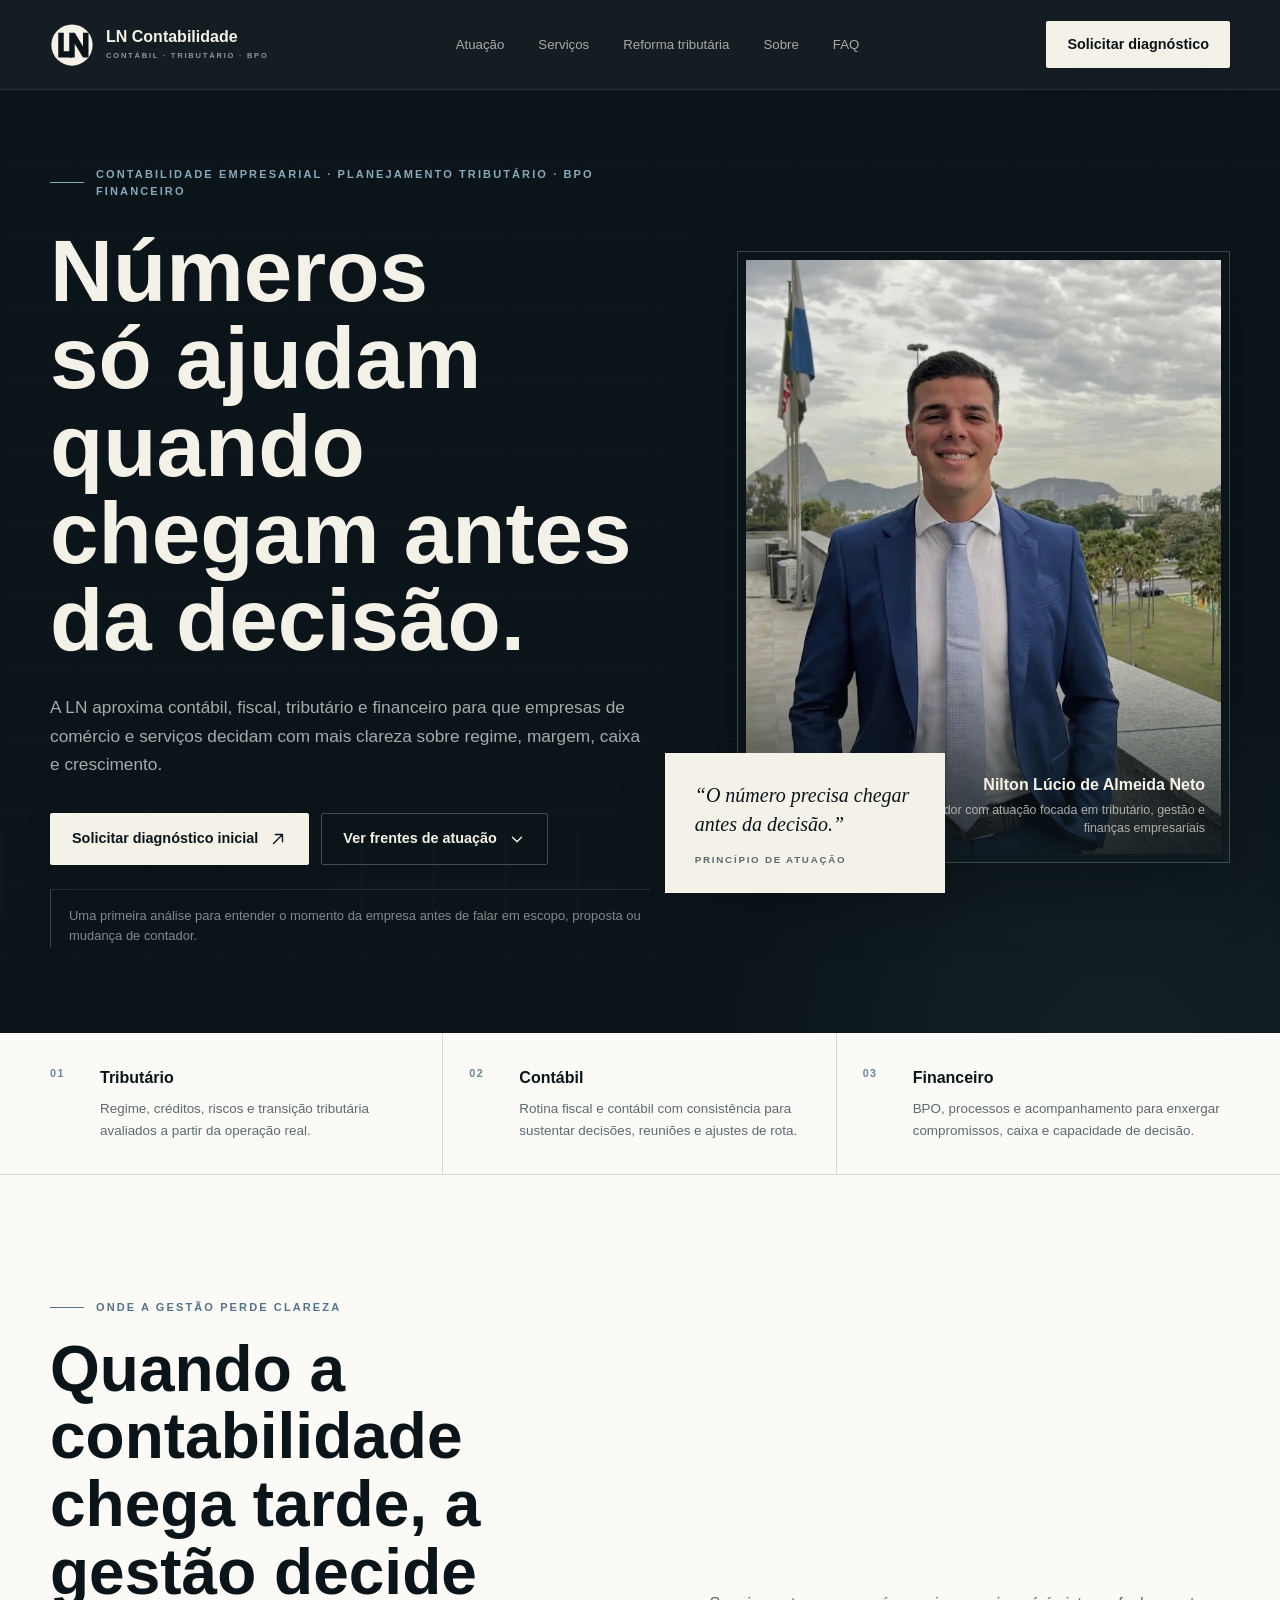
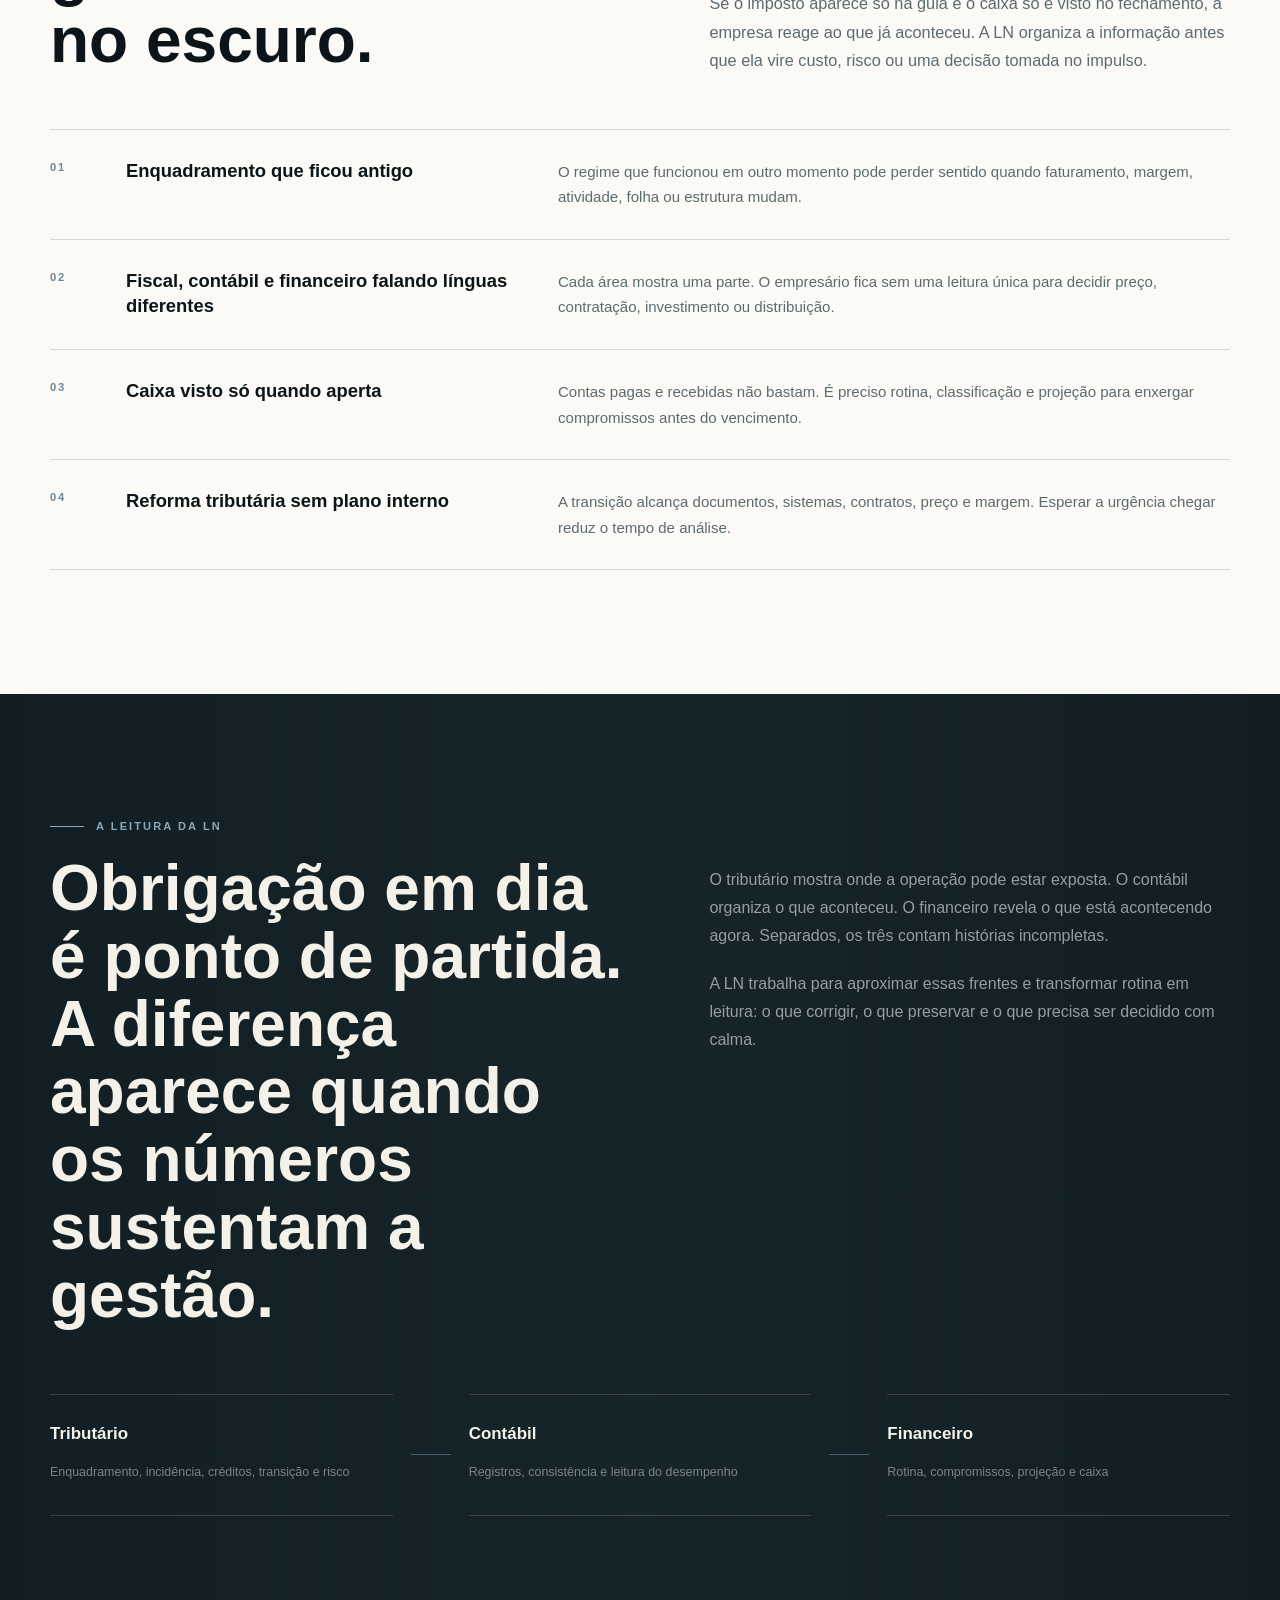
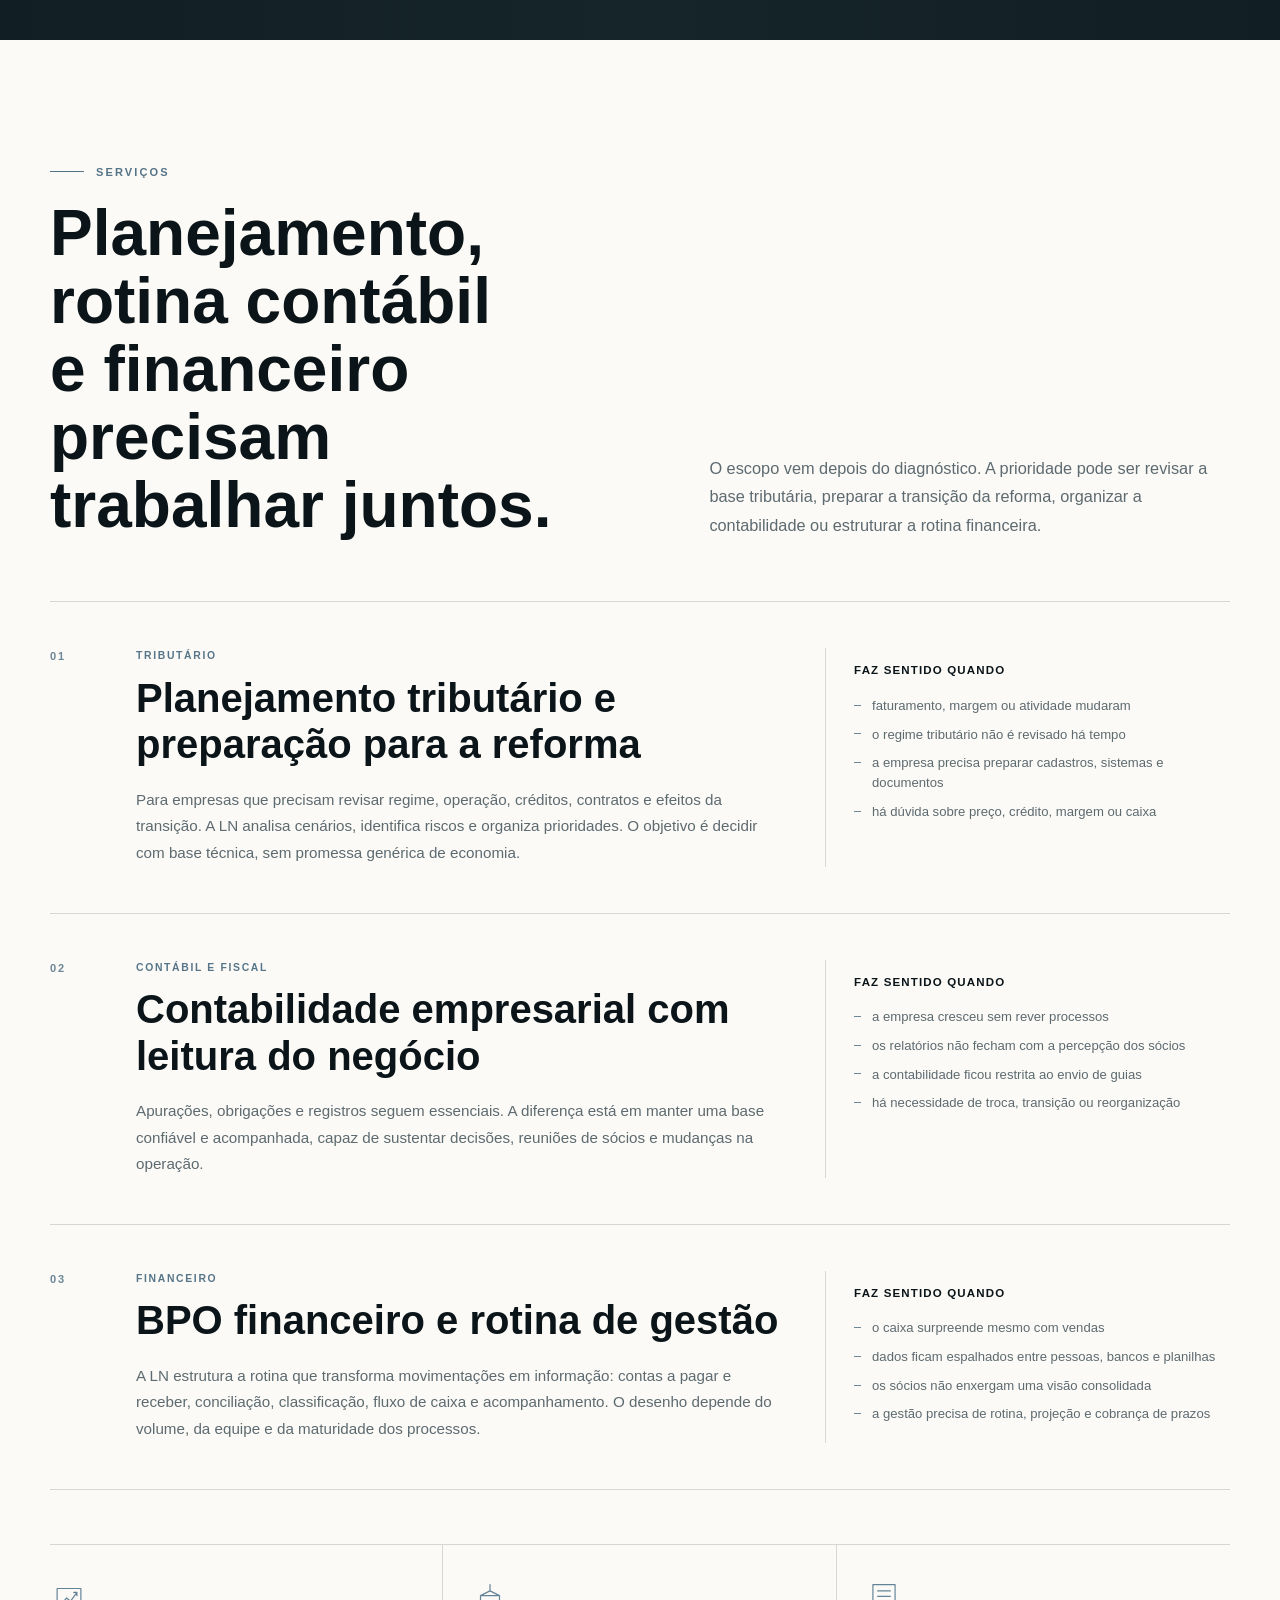
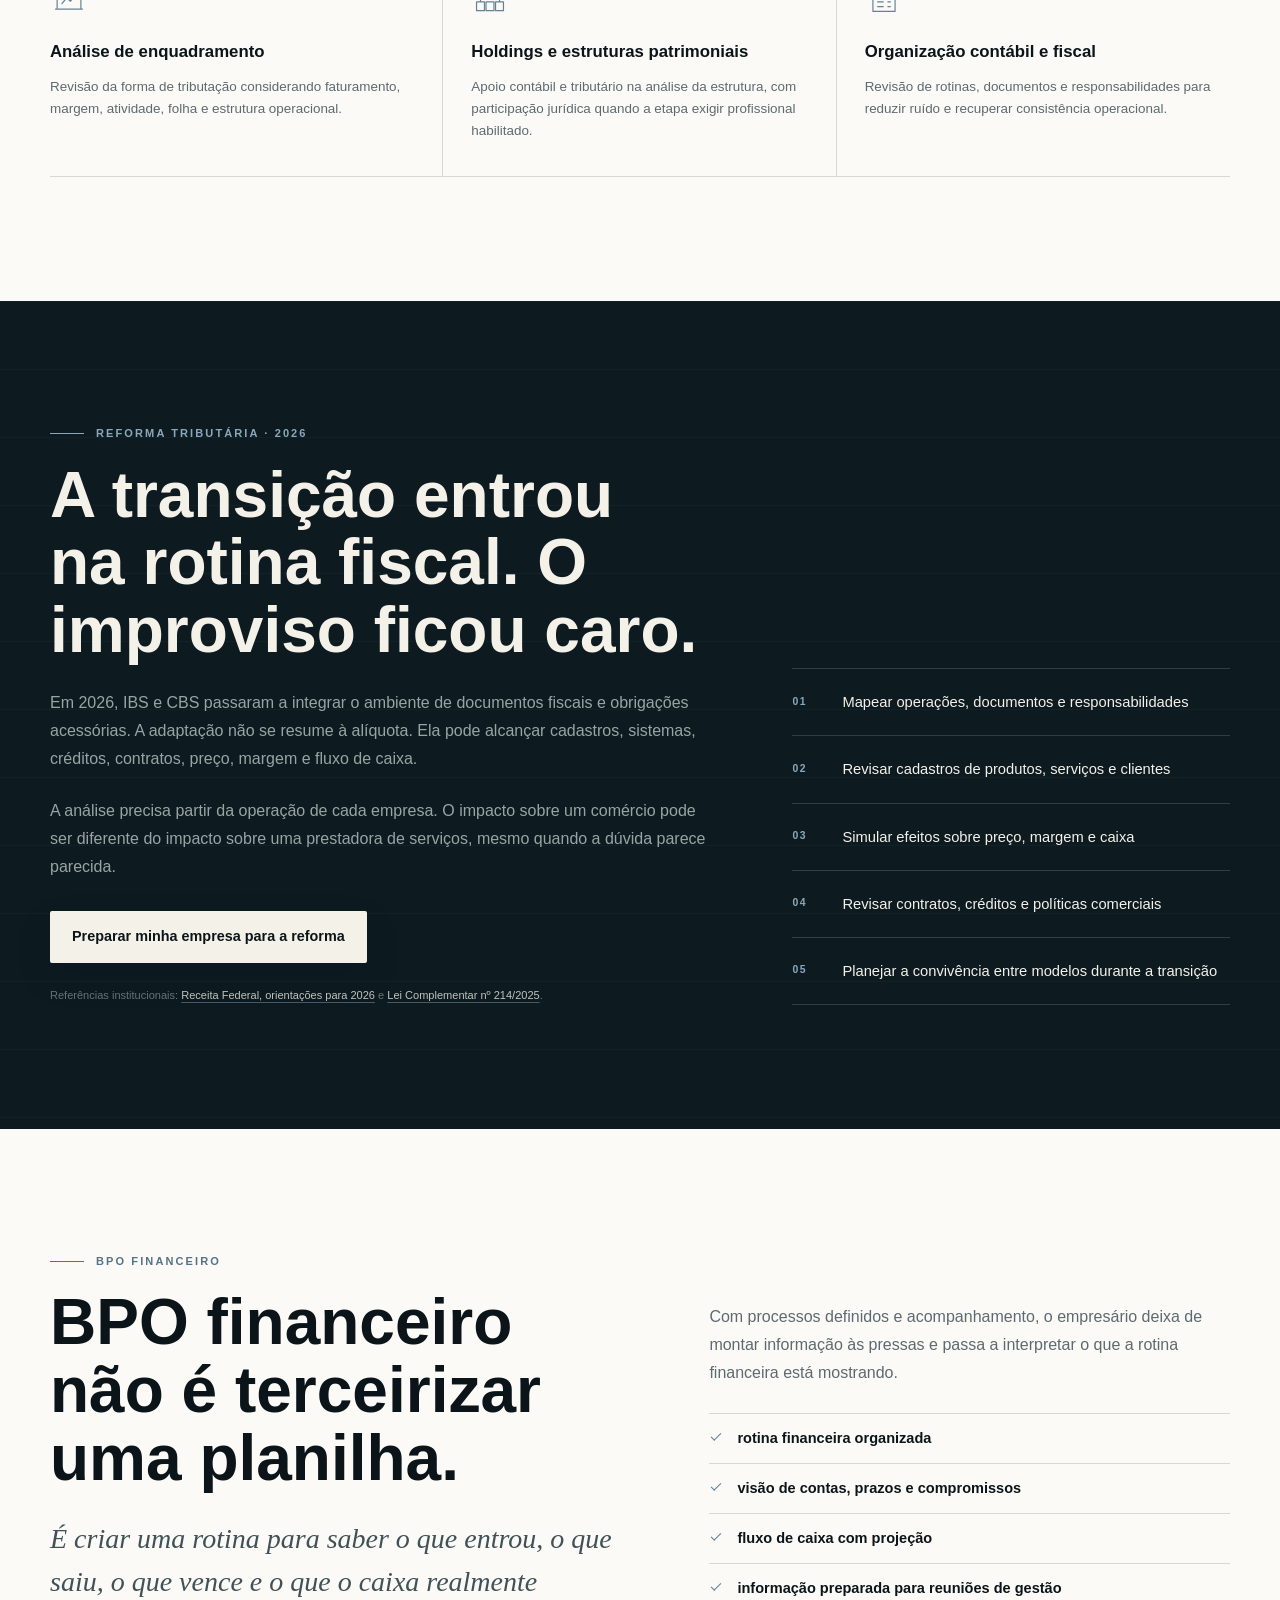
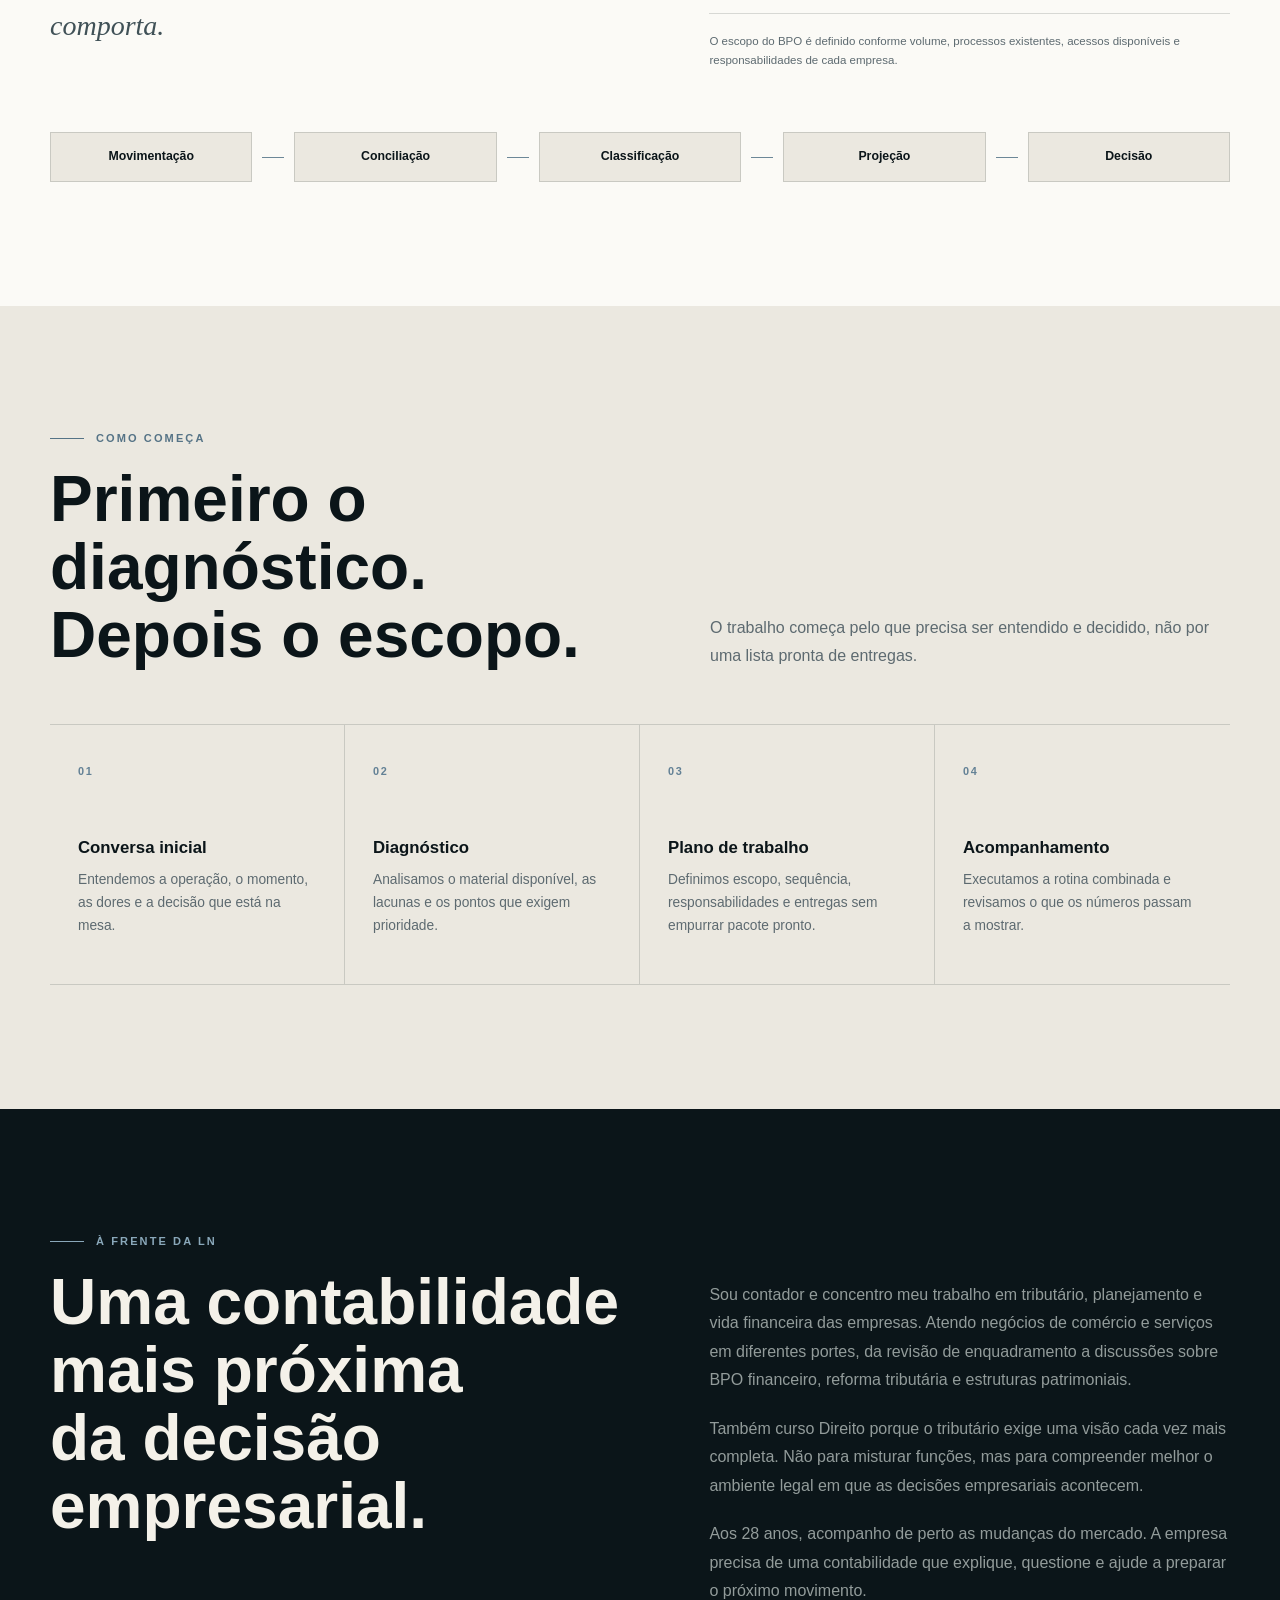
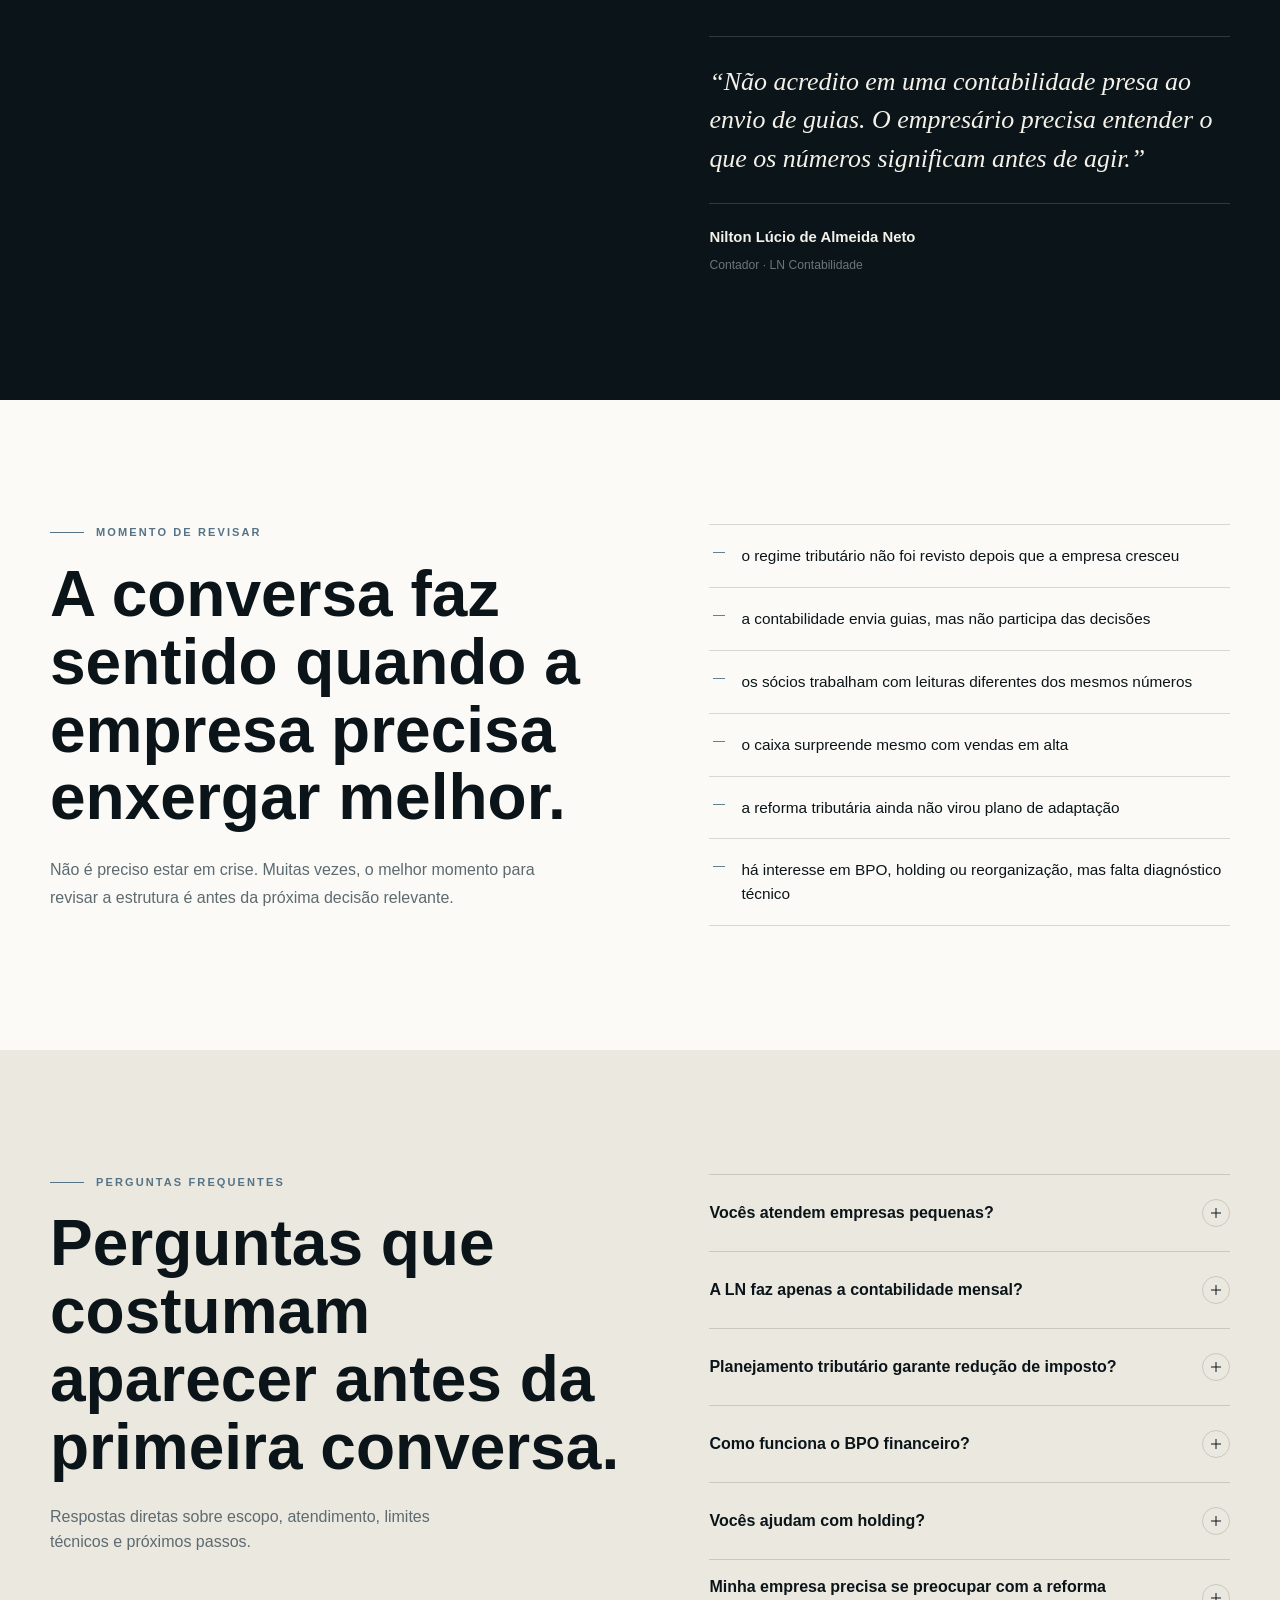
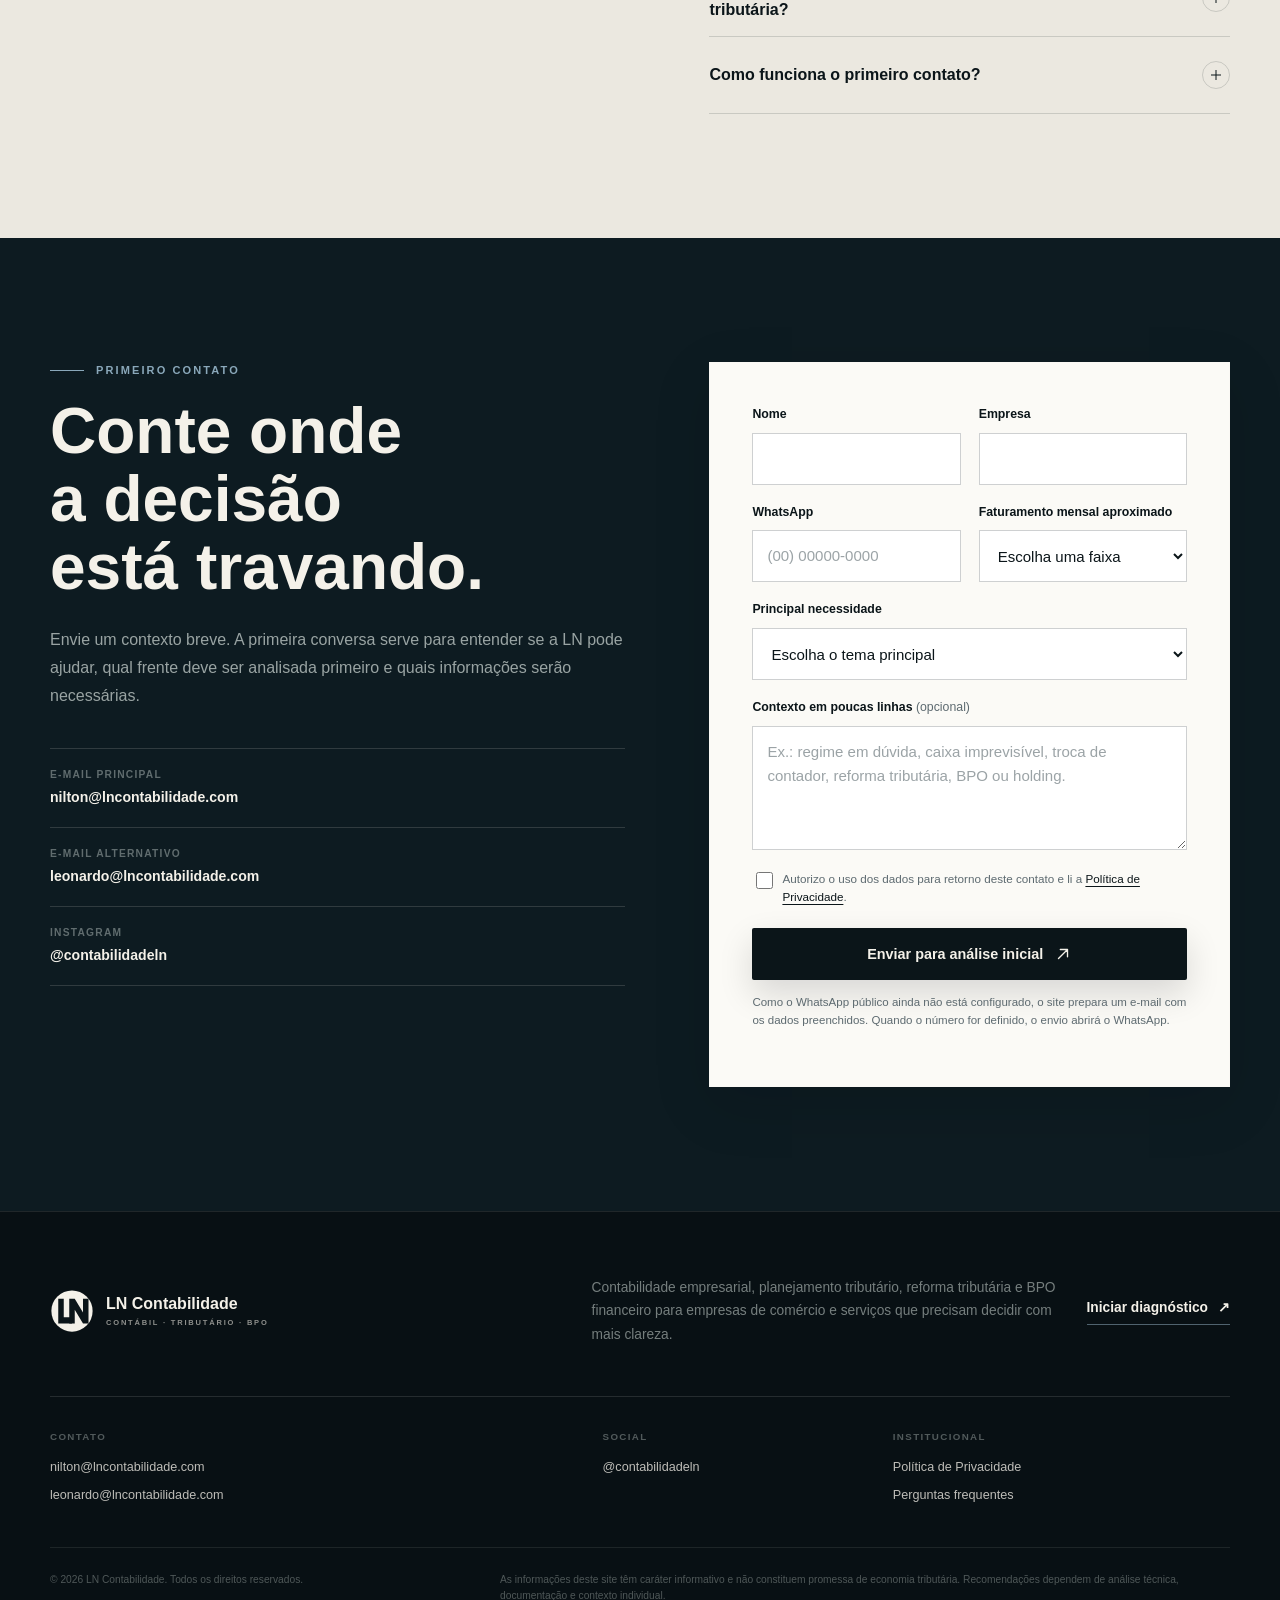
==== commit f8a527a1: "Refine LN landing page copy and layout" ====
--- a/index.html
+++ b/index.html
@@ -6,23 +6,23 @@
   <meta name="theme-color" content="#0b1519">
   <meta name="color-scheme" content="dark light">
   <meta name="robots" content="index, follow, max-image-preview:large">
-  <meta name="description" content="Contabilidade empresarial, planejamento tributário, reforma tributária e BPO financeiro para empresas de comércio e serviços.">
+  <meta name="description" content="Contabilidade empresarial, planejamento tributário, reforma tributária, BPO financeiro e gestão para empresas de comércio e serviços.">
 
   <title>LN Contabilidade | Tributário, contabilidade empresarial e BPO financeiro</title>
 
   <meta property="og:locale" content="pt_BR">
   <meta property="og:type" content="website">
   <meta property="og:site_name" content="LN Contabilidade">
-  <meta property="og:title" content="LN Contabilidade | A contabilidade precisa entrar na decisão">
-  <meta property="og:description" content="Planejamento tributário, contabilidade empresarial e BPO financeiro para empresas de comércio e serviços.">
+  <meta property="og:title" content="LN Contabilidade | Números antes da decisão">
+  <meta property="og:description" content="Contabilidade empresarial, planejamento tributário, reforma tributária e BPO financeiro para empresas de comércio e serviços.">
   <meta property="og:image" content="./assets/social/og-ln-contabilidade.jpg">
   <meta property="og:image:width" content="1200">
   <meta property="og:image:height" content="630">
   <meta property="og:image:alt" content="LN Contabilidade e Nilton Lúcio de Almeida Neto">
 
   <meta name="twitter:card" content="summary_large_image">
-  <meta name="twitter:title" content="LN Contabilidade | A contabilidade precisa entrar na decisão">
-  <meta name="twitter:description" content="Planejamento tributário, contabilidade empresarial e BPO financeiro para empresas de comércio e serviços.">
+  <meta name="twitter:title" content="LN Contabilidade | Números antes da decisão">
+  <meta name="twitter:description" content="Contabilidade empresarial, planejamento tributário, reforma tributária e BPO financeiro para empresas de comércio e serviços.">
   <meta name="twitter:image" content="./assets/social/og-ln-contabilidade.jpg">
 
   <link rel="icon" href="./assets/favicon/favicon.svg" type="image/svg+xml">
@@ -37,7 +37,7 @@
     "@context": "https://schema.org",
     "@type": "Organization",
     "name": "LN Contabilidade",
-    "description": "Contabilidade empresarial, planejamento tributário, assessoria fiscal e BPO financeiro para empresas de comércio e serviços.",
+    "description": "Contabilidade empresarial, planejamento tributário, reforma tributária, assessoria fiscal e BPO financeiro para empresas de comércio e serviços.",
     "email": "nilton@lncontabilidade.com",
     "sameAs": ["https://www.instagram.com/contabilidadeln/"],
     "member": {
@@ -106,20 +106,20 @@
       <div class="hero-grid" aria-hidden="true"></div>
       <div class="shell hero-layout">
         <div class="hero-copy">
-          <p class="eyebrow"><span></span> Contabilidade empresarial · Tributário · BPO financeiro</p>
-          <h1 id="hero-title">A contabilidade precisa entrar na decisão, não só no fechamento.</h1>
-          <p class="hero-lead">A LN conecta fiscal, contábil e financeiro para que empresas de comércio e serviços entendam riscos, margem e caixa antes de escolher o próximo passo.</p>
+          <p class="eyebrow"><span></span> Contabilidade empresarial · Planejamento tributário · BPO financeiro</p>
+          <h1 id="hero-title">Números só ajudam quando chegam antes da decisão.</h1>
+          <p class="hero-lead">A LN aproxima contábil, fiscal, tributário e financeiro para que empresas de comércio e serviços decidam com mais clareza sobre regime, margem, caixa e crescimento.</p>
           <div class="button-row">
             <a class="button button-light" href="#contato" data-contact-link>
               Solicitar diagnóstico inicial
               <svg viewBox="0 0 20 20" aria-hidden="true"><path d="M5 15 15 5M7 5h8v8"/></svg>
             </a>
             <a class="button button-outline" href="#atuacao">
-              Entender como atuamos
+              Ver frentes de atuação
               <svg viewBox="0 0 20 20" aria-hidden="true"><path d="m5 8 5 5 5-5"/></svg>
             </a>
           </div>
-          <p class="hero-note">Atendimento consultivo para pequenas, médias e grandes empresas, com atuação concentrada em comércio e serviços.</p>
+          <p class="hero-note">Uma primeira análise para entender o momento da empresa antes de falar em escopo, proposta ou mudança de contador.</p>
         </div>
 
         <figure class="hero-portrait">
@@ -131,7 +131,7 @@
             <div class="portrait-shade" aria-hidden="true"></div>
             <figcaption>
               <strong>Nilton Lúcio de Almeida Neto</strong>
-              <span>Contador com atuação focada em tributário e finanças empresariais</span>
+              <span>Contador com atuação focada em tributário, gestão e finanças empresariais</span>
             </figcaption>
           </div>
           <blockquote>
@@ -148,21 +148,21 @@
           <span>01</span>
           <div>
             <h2>Tributário</h2>
-            <p>Regime, riscos e oportunidades legais avaliados no contexto real da operação.</p>
+            <p>Regime, créditos, riscos e transição tributária avaliados a partir da operação real.</p>
           </div>
         </article>
         <article>
           <span>02</span>
           <div>
             <h2>Contábil</h2>
-            <p>Rotina fiscal e contábil organizada para produzir informação utilizável, não apenas obrigação.</p>
+            <p>Rotina fiscal e contábil com consistência para sustentar decisões, reuniões e ajustes de rota.</p>
           </div>
         </article>
         <article>
           <span>03</span>
           <div>
             <h2>Financeiro</h2>
-            <p>Processos e acompanhamento para enxergar compromissos, caixa e capacidade de decisão.</p>
+            <p>BPO, processos e acompanhamento para enxergar compromissos, caixa e capacidade de decisão.</p>
           </div>
         </article>
       </div>
@@ -171,32 +171,32 @@
     <section class="section section-paper" id="atuacao" aria-labelledby="problem-title">
       <div class="shell split-heading">
         <div>
-          <p class="eyebrow eyebrow-dark"><span></span> Onde a gestão perde visão</p>
-          <h2 id="problem-title">O problema não é receber números. É recebê-los tarde demais.</h2>
-        </div>
-        <p class="section-intro">Quando o imposto aparece apenas na guia e o caixa só é revisto no fim do mês, a empresa reage ao passado. A LN organiza as informações antes que elas virem custo, risco ou decisão mal calculada.</p>
+          <p class="eyebrow eyebrow-dark"><span></span> Onde a gestão perde clareza</p>
+          <h2 id="problem-title">Quando a contabilidade chega tarde, a gestão decide no escuro.</h2>
+        </div>
+        <p class="section-intro">Se o imposto aparece só na guia e o caixa só é visto no fechamento, a empresa reage ao que já aconteceu. A LN organiza a informação antes que ela vire custo, risco ou uma decisão tomada no impulso.</p>
       </div>
 
       <div class="shell issue-list">
         <article>
           <span class="issue-number">01</span>
-          <h3>Enquadramento sem revisão</h3>
-          <p>A escolha tributária que funcionou no início pode deixar de fazer sentido quando faturamento, margem, operação ou estrutura mudam.</p>
+          <h3>Enquadramento que ficou antigo</h3>
+          <p>O regime que funcionou em outro momento pode perder sentido quando faturamento, margem, atividade, folha ou estrutura mudam.</p>
         </article>
         <article>
           <span class="issue-number">02</span>
-          <h3>Contábil, fiscal e financeiro desconectados</h3>
-          <p>Cada área enxerga um pedaço. O empresário fica sem uma leitura única para decidir preço, contratação, investimento ou distribuição.</p>
+          <h3>Fiscal, contábil e financeiro falando línguas diferentes</h3>
+          <p>Cada área mostra uma parte. O empresário fica sem uma leitura única para decidir preço, contratação, investimento ou distribuição.</p>
         </article>
         <article>
           <span class="issue-number">03</span>
-          <h3>Caixa sem previsibilidade</h3>
+          <h3>Caixa visto só quando aperta</h3>
           <p>Contas pagas e recebidas não bastam. É preciso rotina, classificação e projeção para enxergar compromissos antes do vencimento.</p>
         </article>
         <article>
           <span class="issue-number">04</span>
-          <h3>Reforma tributária tratada como notícia</h3>
-          <p>A transição alcança documentos, processos e critérios de decisão. Esperar a urgência chegar torna a adaptação mais cara e menos segura.</p>
+          <h3>Reforma tributária sem plano interno</h3>
+          <p>A transição alcança documentos, sistemas, contratos, preço e margem. Esperar a urgência chegar reduz o tempo de análise.</p>
         </article>
       </div>
     </section>
@@ -205,15 +205,15 @@
       <div class="shell approach-layout">
         <div class="approach-statement">
           <p class="eyebrow"><span></span> A leitura da LN</p>
-          <h2 id="approach-title">Cumprir a obrigação é indispensável. Fazer os números servirem à gestão é o que muda a conversa.</h2>
+          <h2 id="approach-title">Obrigação em dia é ponto de partida. A diferença aparece quando os números sustentam a gestão.</h2>
         </div>
         <div class="approach-copy">
-          <p>O tributário mostra onde a operação suporta risco. O contábil consolida o que aconteceu. O financeiro revela o que está acontecendo agora. Separados, os três contam histórias incompletas.</p>
-          <p>Por isso, a LN trabalha para aproximar essas frentes e dar ao empresário uma base coerente para decidir.</p>
+          <p>O tributário mostra onde a operação pode estar exposta. O contábil organiza o que aconteceu. O financeiro revela o que está acontecendo agora. Separados, os três contam histórias incompletas.</p>
+          <p>A LN trabalha para aproximar essas frentes e transformar rotina em leitura: o que corrigir, o que preservar e o que precisa ser decidido com calma.</p>
         </div>
       </div>
       <div class="shell reading-line" aria-label="Fluxo de leitura do negócio">
-        <div><span>Tributário</span><small>Enquadramento, incidência, transição e risco</small></div>
+        <div><span>Tributário</span><small>Enquadramento, incidência, créditos, transição e risco</small></div>
         <i aria-hidden="true"></i>
         <div><span>Contábil</span><small>Registros, consistência e leitura do desempenho</small></div>
         <i aria-hidden="true"></i>
@@ -225,9 +225,9 @@
       <div class="shell split-heading">
         <div>
           <p class="eyebrow eyebrow-dark"><span></span> Serviços</p>
-          <h2 id="services-title">Três frentes que precisam conversar entre si.</h2>
-        </div>
-        <p class="section-intro">O escopo é definido depois do diagnóstico. A prioridade pode ser corrigir a base, preparar uma mudança tributária ou organizar a rotina financeira.</p>
+          <h2 id="services-title">Planejamento, rotina contábil e financeiro precisam trabalhar juntos.</h2>
+        </div>
+        <p class="section-intro">O escopo vem depois do diagnóstico. A prioridade pode ser revisar a base tributária, preparar a transição da reforma, organizar a contabilidade ou estruturar a rotina financeira.</p>
       </div>
 
       <div class="shell service-stack">
@@ -236,15 +236,15 @@
           <div class="service-main">
             <p class="service-kicker">Tributário</p>
             <h3>Planejamento tributário e preparação para a reforma</h3>
-            <p>Para empresas que precisam revisar regime, operação, créditos, contratos e efeitos da transição. A LN analisa cenários, identifica riscos e organiza prioridades de adaptação. O objetivo não é prometer economia, mas evitar decisões tributárias sem base.</p>
+            <p>Para empresas que precisam revisar regime, operação, créditos, contratos e efeitos da transição. A LN analisa cenários, identifica riscos e organiza prioridades. O objetivo é decidir com base técnica, sem promessa genérica de economia.</p>
           </div>
           <div class="service-when">
             <strong>Faz sentido quando</strong>
             <ul>
-              <li>o faturamento ou a margem mudaram</li>
-              <li>o regime nunca foi revisado</li>
-              <li>a empresa precisa preparar sistemas e documentos</li>
-              <li>há dúvida sobre impactos em preço e caixa</li>
+              <li>faturamento, margem ou atividade mudaram</li>
+              <li>o regime tributário não é revisado há tempo</li>
+              <li>a empresa precisa preparar cadastros, sistemas e documentos</li>
+              <li>há dúvida sobre preço, crédito, margem ou caixa</li>
             </ul>
           </div>
         </article>
@@ -254,15 +254,15 @@
           <div class="service-main">
             <p class="service-kicker">Contábil e fiscal</p>
             <h3>Contabilidade empresarial com leitura do negócio</h3>
-            <p>Apurações, obrigações e registros continuam sendo essenciais. A diferença está em manter uma base consistente e acompanhada, capaz de sustentar decisões, reuniões de sócios e mudanças na operação.</p>
+            <p>Apurações, obrigações e registros seguem essenciais. A diferença está em manter uma base confiável e acompanhada, capaz de sustentar decisões, reuniões de sócios e mudanças na operação.</p>
           </div>
           <div class="service-when">
             <strong>Faz sentido quando</strong>
             <ul>
               <li>a empresa cresceu sem rever processos</li>
-              <li>os relatórios não inspiram confiança</li>
-              <li>o contador atual apenas envia guias</li>
-              <li>há necessidade de troca ou reorganização</li>
+              <li>os relatórios não fecham com a percepção dos sócios</li>
+              <li>a contabilidade ficou restrita ao envio de guias</li>
+              <li>há necessidade de troca, transição ou reorganização</li>
             </ul>
           </div>
         </article>
@@ -272,15 +272,15 @@
           <div class="service-main">
             <p class="service-kicker">Financeiro</p>
             <h3>BPO financeiro e rotina de gestão</h3>
-            <p>A LN estrutura a rotina que transforma movimentações em informação: contas a pagar e receber, conciliação, classificação, fluxo de caixa e acompanhamento. O formato exato depende da realidade e do volume da empresa.</p>
+            <p>A LN estrutura a rotina que transforma movimentações em informação: contas a pagar e receber, conciliação, classificação, fluxo de caixa e acompanhamento. O desenho depende do volume, da equipe e da maturidade dos processos.</p>
           </div>
           <div class="service-when">
             <strong>Faz sentido quando</strong>
             <ul>
               <li>o caixa surpreende mesmo com vendas</li>
-              <li>dados ficam espalhados entre pessoas e planilhas</li>
-              <li>os sócios não têm uma visão consolidada</li>
-              <li>a gestão precisa de rotina e projeção</li>
+              <li>dados ficam espalhados entre pessoas, bancos e planilhas</li>
+              <li>os sócios não enxergam uma visão consolidada</li>
+              <li>a gestão precisa de rotina, projeção e cobrança de prazos</li>
             </ul>
           </div>
         </article>
@@ -290,17 +290,17 @@
         <article>
           <svg viewBox="0 0 48 48" aria-hidden="true"><path d="M9 38V12h30v26M15 31l6-7 5 4 8-11M30 17h4v4M7 38h34"/></svg>
           <h3>Análise de enquadramento</h3>
-          <p>Revisão da forma de tributação considerando faturamento, margem, atividade e estrutura operacional.</p>
+          <p>Revisão da forma de tributação considerando faturamento, margem, atividade, folha e estrutura operacional.</p>
         </article>
         <article>
           <svg viewBox="0 0 48 48" aria-hidden="true"><path d="M24 7v8M12 21v8M36 21v8M12 21h24M24 15l-12 6M24 15l12 6M7 29h10v11H7zM19 29h10v11H19zM31 29h10v11H31z"/></svg>
           <h3>Holdings e estruturas patrimoniais</h3>
-          <p>Apoio contábil e tributário na análise e organização da estrutura, com participação jurídica quando a etapa exigir profissional habilitado.</p>
+          <p>Apoio contábil e tributário na análise da estrutura, com participação jurídica quando a etapa exigir profissional habilitado.</p>
         </article>
         <article>
           <svg viewBox="0 0 48 48" aria-hidden="true"><path d="M10 7h28v34H10zM16 15h16M16 22h16M16 29h7M29 29h3M16 35h7M29 35h3"/></svg>
           <h3>Organização contábil e fiscal</h3>
-          <p>Revisão de rotinas, documentos e responsabilidades para reduzir ruído e recuperar consistência.</p>
+          <p>Revisão de rotinas, documentos e responsabilidades para reduzir ruído e recuperar consistência operacional.</p>
         </article>
       </div>
     </section>
@@ -309,18 +309,18 @@
       <div class="shell reform-layout">
         <div class="reform-copy">
           <p class="eyebrow"><span></span> Reforma tributária · 2026</p>
-          <h2 id="reform-title">A transição já saiu do papel. A empresa precisa sair do improviso.</h2>
+          <h2 id="reform-title">A transição entrou na rotina fiscal. O improviso ficou caro.</h2>
           <p>Em 2026, IBS e CBS passaram a integrar o ambiente de documentos fiscais e obrigações acessórias. A adaptação não se resume à alíquota. Ela pode alcançar cadastros, sistemas, créditos, contratos, preço, margem e fluxo de caixa.</p>
-          <p>A análise precisa considerar a operação de cada empresa. O que muda para um comércio pode ser diferente do impacto sobre uma prestadora de serviços.</p>
-          <a class="button button-light" href="#contato" data-contact-link>Conversar sobre preparação tributária</a>
+          <p>A análise precisa partir da operação de cada empresa. O impacto sobre um comércio pode ser diferente do impacto sobre uma prestadora de serviços, mesmo quando a dúvida parece parecida.</p>
+          <a class="button button-light" href="#contato" data-contact-link>Preparar minha empresa para a reforma</a>
           <p class="source-note">Referências institucionais: <a href="https://www.gov.br/receitafederal/pt-br/acesso-a-informacao/acoes-e-programas/programas-e-atividades/reforma-tributaria-do-consumo/orientacoes-2026" target="_blank" rel="noopener noreferrer">Receita Federal, orientações para 2026</a> e <a href="https://www.planalto.gov.br/ccivil_03/leis/lcp/lcp214.htm" target="_blank" rel="noopener noreferrer">Lei Complementar nº 214/2025</a>.</p>
         </div>
         <div class="reform-checklist" aria-label="Pontos de preparação para a reforma tributária">
-          <div><span>01</span><p>Mapear operações e documentos fiscais</p></div>
-          <div><span>02</span><p>Revisar cadastros de produtos e serviços</p></div>
+          <div><span>01</span><p>Mapear operações, documentos e responsabilidades</p></div>
+          <div><span>02</span><p>Revisar cadastros de produtos, serviços e clientes</p></div>
           <div><span>03</span><p>Simular efeitos sobre preço, margem e caixa</p></div>
-          <div><span>04</span><p>Revisar contratos e políticas comerciais</p></div>
-          <div><span>05</span><p>Planejar processos para a convivência entre modelos</p></div>
+          <div><span>04</span><p>Revisar contratos, créditos e políticas comerciais</p></div>
+          <div><span>05</span><p>Planejar a convivência entre modelos durante a transição</p></div>
         </div>
       </div>
     </section>
@@ -329,18 +329,18 @@
       <div class="shell bpo-layout">
         <div>
           <p class="eyebrow eyebrow-dark"><span></span> BPO financeiro</p>
-          <h2 id="bpo-title">BPO não é uma planilha terceirizada.</h2>
-          <p class="bpo-lead">É uma rotina para saber o que entra, o que sai, o que vence e o que o caixa comporta.</p>
+          <h2 id="bpo-title">BPO financeiro não é terceirizar uma planilha.</h2>
+          <p class="bpo-lead">É criar uma rotina para saber o que entrou, o que saiu, o que vence e o que o caixa realmente comporta.</p>
         </div>
         <div class="bpo-copy">
-          <p>Com processos definidos e acompanhamento, o empresário deixa de reunir informações no susto e passa a interpretar o que elas mostram.</p>
+          <p>Com processos definidos e acompanhamento, o empresário deixa de montar informação às pressas e passa a interpretar o que a rotina financeira está mostrando.</p>
           <ul class="check-list">
             <li>rotina financeira organizada</li>
-            <li>visão de contas e compromissos</li>
+            <li>visão de contas, prazos e compromissos</li>
             <li>fluxo de caixa com projeção</li>
-            <li>informação para reuniões de gestão</li>
+            <li>informação preparada para reuniões de gestão</li>
           </ul>
-          <p class="small-print">O escopo do BPO é definido conforme o volume, os processos existentes e as responsabilidades de cada empresa.</p>
+          <p class="small-print">O escopo do BPO é definido conforme volume, processos existentes, acessos disponíveis e responsabilidades de cada empresa.</p>
         </div>
       </div>
       <div class="shell finance-flow" aria-label="Fluxo de organização financeira">
@@ -352,9 +352,9 @@
       <div class="shell process-heading">
         <div>
           <p class="eyebrow eyebrow-dark"><span></span> Como começa</p>
-          <h2 id="process-title">Sem pacote fechado antes de entender a empresa.</h2>
-        </div>
-        <p>O trabalho começa pelo que precisa ser decidido, não por uma lista pronta de entregas.</p>
+          <h2 id="process-title">Primeiro o diagnóstico. Depois o escopo.</h2>
+        </div>
+        <p>O trabalho começa pelo que precisa ser entendido e decidido, não por uma lista pronta de entregas.</p>
       </div>
       <ol class="shell process-list">
         <li>
@@ -367,11 +367,11 @@
         </li>
         <li>
           <span>03</span>
-          <div><h3>Plano de trabalho</h3><p>Definimos escopo, sequência, responsabilidades e entregas com objetividade.</p></div>
+          <div><h3>Plano de trabalho</h3><p>Definimos escopo, sequência, responsabilidades e entregas sem empurrar pacote pronto.</p></div>
         </li>
         <li>
           <span>04</span>
-          <div><h3>Acompanhamento</h3><p>Executamos a rotina combinada e revisamos o que os números estão mostrando.</p></div>
+          <div><h3>Acompanhamento</h3><p>Executamos a rotina combinada e revisamos o que os números passam a mostrar.</p></div>
         </li>
       </ol>
     </section>
@@ -380,12 +380,12 @@
       <div class="shell about-layout">
         <div class="about-title">
           <p class="eyebrow"><span></span> À frente da LN</p>
-          <h2 id="about-title">Uma atuação construída para o mercado que existe agora.</h2>
+          <h2 id="about-title">Uma contabilidade mais próxima da decisão empresarial.</h2>
         </div>
         <div class="about-copy">
-          <p>Sou contador e concentro meu trabalho em tributário, planejamento e vida financeira das empresas. Atendo negócios de comércio e serviços em diferentes portes, da escolha do enquadramento a discussões mais amplas sobre organização financeira e estruturas patrimoniais.</p>
-          <p>Também curso Direito porque o tributário exige uma visão cada vez mais completa. Não para misturar funções, mas para compreender melhor o ambiente em que as decisões empresariais acontecem.</p>
-          <p>Aos 28 anos, acompanho de perto as mudanças do mercado. A empresa precisa de uma contabilidade presente, que explique, questione e ajude a preparar o próximo movimento.</p>
+          <p>Sou contador e concentro meu trabalho em tributário, planejamento e vida financeira das empresas. Atendo negócios de comércio e serviços em diferentes portes, da revisão de enquadramento a discussões sobre BPO financeiro, reforma tributária e estruturas patrimoniais.</p>
+          <p>Também curso Direito porque o tributário exige uma visão cada vez mais completa. Não para misturar funções, mas para compreender melhor o ambiente legal em que as decisões empresariais acontecem.</p>
+          <p>Aos 28 anos, acompanho de perto as mudanças do mercado. A empresa precisa de uma contabilidade que explique, questione e ajude a preparar o próximo movimento.</p>
           <blockquote>“Não acredito em uma contabilidade presa ao envio de guias. O empresário precisa entender o que os números significam antes de agir.”</blockquote>
           <p class="signature"><strong>Nilton Lúcio de Almeida Neto</strong><span>Contador · LN Contabilidade</span></p>
         </div>
@@ -396,16 +396,16 @@
       <div class="shell fit-layout">
         <div>
           <p class="eyebrow eyebrow-dark"><span></span> Momento de revisar</p>
-          <h2 id="fit-title">A conversa faz sentido quando...</h2>
+          <h2 id="fit-title">A conversa faz sentido quando a empresa precisa enxergar melhor.</h2>
           <p>Não é preciso estar em crise. Muitas vezes, o melhor momento para revisar a estrutura é antes da próxima decisão relevante.</p>
         </div>
         <ul class="fit-list">
           <li>o regime tributário não foi revisto depois que a empresa cresceu</li>
-          <li>o contador envia guias, mas não participa das decisões</li>
-          <li>os sócios trabalham com números diferentes</li>
+          <li>a contabilidade envia guias, mas não participa das decisões</li>
+          <li>os sócios trabalham com leituras diferentes dos mesmos números</li>
           <li>o caixa surpreende mesmo com vendas em alta</li>
           <li>a reforma tributária ainda não virou plano de adaptação</li>
-          <li>há interesse em BPO, holding ou reorganização, mas falta diagnóstico</li>
+          <li>há interesse em BPO, holding ou reorganização, mas falta diagnóstico técnico</li>
         </ul>
       </div>
     </section>
@@ -414,37 +414,37 @@
       <div class="shell faq-layout">
         <div class="faq-heading">
           <p class="eyebrow eyebrow-dark"><span></span> Perguntas frequentes</p>
-          <h2 id="faq-title">O que vale saber antes da primeira conversa.</h2>
-          <p>Respostas diretas sobre escopo, atendimento e limites técnicos.</p>
+          <h2 id="faq-title">Perguntas que costumam aparecer antes da primeira conversa.</h2>
+          <p>Respostas diretas sobre escopo, atendimento, limites técnicos e próximos passos.</p>
         </div>
         <div class="faq-list">
           <details>
             <summary>Vocês atendem empresas pequenas?<span aria-hidden="true"></span></summary>
-            <p>Sim. O porte não é o único critério. Avaliamos a complexidade, o momento e a necessidade da empresa. A LN trabalha com negócios pequenos, médios e grandes, principalmente nos segmentos de comércio e serviços.</p>
+            <p>Sim. O porte não é o único critério. Avaliamos complexidade, momento e necessidade. A LN trabalha com empresas pequenas, médias e grandes, principalmente em comércio e serviços.</p>
           </details>
           <details>
             <summary>A LN faz apenas a contabilidade mensal?<span aria-hidden="true"></span></summary>
-            <p>Não. A atuação pode incluir rotina contábil e fiscal, planejamento tributário, análise de enquadramento, preparação para a reforma tributária, BPO financeiro e organização de estruturas patrimoniais.</p>
+            <p>A rotina contábil e fiscal pode fazer parte do trabalho, mas a atuação não se limita a isso. Também pode incluir planejamento tributário, análise de enquadramento, reforma tributária, BPO financeiro e apoio contábil-tributário em estruturas patrimoniais.</p>
           </details>
           <details>
             <summary>Planejamento tributário garante redução de imposto?<span aria-hidden="true"></span></summary>
-            <p>Não. O trabalho identifica enquadramento, riscos e oportunidades legais de acordo com a operação. Qualquer efeito depende dos dados, da legislação aplicável e da realidade individual da empresa.</p>
+            <p>Não. O trabalho identifica enquadramento, riscos e oportunidades legais conforme a operação. Qualquer efeito depende dos dados, da legislação aplicável e da realidade individual da empresa.</p>
           </details>
           <details>
             <summary>Como funciona o BPO financeiro?<span aria-hidden="true"></span></summary>
-            <p>O escopo é definido depois do diagnóstico. Pode envolver organização da rotina, contas a pagar e receber, conciliação, classificação, fluxo de caixa e acompanhamento. As responsabilidades são combinadas antes do início.</p>
+            <p>O escopo é definido depois do diagnóstico. Pode envolver organização da rotina, contas a pagar e receber, conciliação, classificação, fluxo de caixa e acompanhamento. As responsabilidades, acessos e limites são combinados antes do início.</p>
           </details>
           <details>
             <summary>Vocês ajudam com holding?<span aria-hidden="true"></span></summary>
-            <p>A LN pode apoiar a análise e a estruturação contábil e tributária. Etapas jurídicas ou atos privativos precisam ser conduzidos com profissional legalmente habilitado.</p>
+            <p>A LN pode apoiar a análise contábil e tributária da estrutura. Etapas jurídicas ou atos privativos precisam ser conduzidos com profissional legalmente habilitado.</p>
           </details>
           <details>
             <summary>Minha empresa precisa se preocupar com a reforma tributária?<span aria-hidden="true"></span></summary>
-            <p>Toda empresa deve entender se e como será afetada. A intensidade varia conforme atividade, regime, cadeia de clientes e fornecedores, créditos, contratos e formação de preço. A avaliação precisa ser individual.</p>
+            <p>Toda empresa deve entender se e como será afetada. A intensidade varia conforme atividade, regime, clientes, fornecedores, créditos, contratos e formação de preço. A avaliação precisa ser individual.</p>
           </details>
           <details>
             <summary>Como funciona o primeiro contato?<span aria-hidden="true"></span></summary>
-            <p>A primeira conversa serve para entender o momento da empresa, a decisão que precisa ser tomada e quais informações serão necessárias. Depois disso, a LN indica o caminho de análise e o escopo adequado.</p>
+            <p>A primeira conversa serve para entender o momento da empresa, a decisão que precisa ser tomada e quais informações serão necessárias. Depois disso, a LN indica o caminho de análise e o escopo mais adequado.</p>
           </details>
         </div>
       </div>
@@ -454,8 +454,8 @@
       <div class="shell contact-layout">
         <div class="contact-copy">
           <p class="eyebrow"><span></span> Primeiro contato</p>
-          <h2 id="contact-title">Vamos entender o que sua empresa precisa decidir agora.</h2>
-          <p>Conte o momento da empresa. A primeira conversa serve para identificar se a LN pode ajudar, qual frente deve ser analisada primeiro e quais informações serão necessárias.</p>
+          <h2 id="contact-title">Conte onde a decisão está travando.</h2>
+          <p>Envie um contexto breve. A primeira conversa serve para entender se a LN pode ajudar, qual frente deve ser analisada primeiro e quais informações serão necessárias.</p>
           <div class="contact-channels">
             <a href="mailto:nilton@lncontabilidade.com" data-email-link="primary"><span>E-mail principal</span><strong data-config-text="emailPrimary">nilton@lncontabilidade.com</strong></a>
             <a href="mailto:leonardo@lncontabilidade.com" data-email-link="secondary"><span>E-mail alternativo</span><strong data-config-text="emailSecondary">leonardo@lncontabilidade.com</strong></a>
@@ -483,20 +483,20 @@
             <div class="field-group">
               <label for="faturamento">Faturamento mensal aproximado</label>
               <select id="faturamento" name="faturamento" required>
-                <option value="">Selecione uma faixa</option>
+                <option value="">Escolha uma faixa</option>
                 <option>Até R$ 50 mil</option>
                 <option>De R$ 50 mil a R$ 200 mil</option>
                 <option>De R$ 200 mil a R$ 500 mil</option>
                 <option>De R$ 500 mil a R$ 1 milhão</option>
                 <option>Acima de R$ 1 milhão</option>
-                <option>Prefiro conversar</option>
+                <option>Prefiro informar na conversa</option>
               </select>
               <p class="field-error" id="faturamento-error"></p>
             </div>
             <div class="field-group field-full">
               <label for="necessidade">Principal necessidade</label>
               <select id="necessidade" name="necessidade" required>
-                <option value="">Selecione o tema principal</option>
+                <option value="">Escolha o tema principal</option>
                 <option>Planejamento ou enquadramento tributário</option>
                 <option>Preparação para a reforma tributária</option>
                 <option>Contabilidade empresarial</option>
@@ -509,7 +509,7 @@
             </div>
             <div class="field-group field-full">
               <label for="contexto">Contexto em poucas linhas <span>(opcional)</span></label>
-              <textarea id="contexto" name="contexto" rows="4" placeholder="O que está acontecendo na empresa e qual decisão precisa ser tomada?"></textarea>
+              <textarea id="contexto" name="contexto" rows="4" placeholder="Ex.: regime em dúvida, caixa imprevisível, troca de contador, reforma tributária, BPO ou holding."></textarea>
             </div>
           </div>
 
@@ -520,10 +520,10 @@
           <p class="field-error consent-error" id="consentimento-error"></p>
 
           <button class="button button-light form-submit" type="submit">
-            Enviar solicitação
+            Enviar para análise inicial
             <svg viewBox="0 0 20 20" aria-hidden="true"><path d="M5 15 15 5M7 5h8v8"/></svg>
           </button>
-          <p class="form-note">Com o WhatsApp configurado, o envio abre o aplicativo com os dados preenchidos. Sem ele, o site prepara um e-mail para a LN.</p>
+          <p class="form-note">Como o WhatsApp público ainda não está configurado, o site prepara um e-mail com os dados preenchidos. Quando o número for definido, o envio abrirá o WhatsApp.</p>
           <p class="form-status" id="form-status" role="status" aria-live="polite"></p>
           <noscript><p class="noscript-note">O JavaScript está desativado. Envie sua mensagem para <a href="mailto:nilton@lncontabilidade.com">nilton@lncontabilidade.com</a>.</p></noscript>
         </form>
@@ -541,8 +541,8 @@
         </svg>
         <span class="brand-copy"><strong>LN Contabilidade</strong><small>CONTÁBIL · TRIBUTÁRIO · BPO</small></span>
       </a>
-      <p>Assessoria contábil, fiscal e BPO financeiro para empresas de comércio e serviços.</p>
-      <a class="footer-cta" href="#contato" data-contact-link>Solicitar diagnóstico <span aria-hidden="true">↗</span></a>
+      <p>Contabilidade empresarial, planejamento tributário, reforma tributária e BPO financeiro para empresas de comércio e serviços que precisam decidir com mais clareza.</p>
+      <a class="footer-cta" href="#contato" data-contact-link>Iniciar diagnóstico <span aria-hidden="true">↗</span></a>
     </div>
     <div class="shell footer-links">
       <div>
@@ -562,13 +562,13 @@
     </div>
     <div class="shell footer-bottom">
       <p>© <span data-current-year>2026</span> LN Contabilidade. Todos os direitos reservados.</p>
-      <p>As informações deste site têm caráter informativo e não constituem promessa de economia tributária. Recomendações dependem de análise técnica e individual.</p>
+      <p>As informações deste site têm caráter informativo e não constituem promessa de economia tributária. Recomendações dependem de análise técnica, documentação e contexto individual.</p>
     </div>
   </footer>
 
   <a class="mobile-contact" href="#contato" data-contact-link aria-label="Falar com a LN Contabilidade">
     <svg viewBox="0 0 24 24" aria-hidden="true"><path d="M20 15a4 4 0 0 1-4 4H8l-5 3 2-6a8 8 0 1 1 15-1Z"/></svg>
-    <span>Falar com a LN</span>
+    <span>Iniciar contato</span>
   </a>
 </body>
 </html>
--- a/assets/css/styles.css
+++ b/assets/css/styles.css
@@ -15,6 +15,7 @@
   --error: #a63a34;
   --success: #4f736c;
   --shadow: 0 28px 80px rgba(2, 10, 13, 0.18);
+  --shadow-soft: 0 18px 54px rgba(2, 10, 13, 0.13);
   --font-sans: "Avenir Next", Avenir, "Segoe UI", "Helvetica Neue", Arial, sans-serif;
   --font-serif: "Iowan Old Style", "Palatino Linotype", "Book Antiqua", Georgia, serif;
   --shell: 1180px;
@@ -176,7 +177,7 @@
   color: var(--ivory);
   font-size: 1rem;
   font-weight: 680;
-  letter-spacing: -0.02em;
+  letter-spacing: 0;
   white-space: nowrap;
 }
 
@@ -276,8 +277,8 @@
   right: 0;
   display: grid;
   width: min(310px, calc(100vw - 40px));
-  padding: 18px;
-  gap: 2px;
+  padding: 20px;
+  gap: 4px;
   background: var(--paper-bright);
   border: 1px solid var(--line-light);
   box-shadow: 0 20px 48px rgba(0, 0, 0, 0.25);
@@ -299,18 +300,18 @@
 
 .button {
   display: inline-flex;
-  min-height: 50px;
+  min-height: 52px;
   align-items: center;
   justify-content: center;
   gap: 11px;
-  padding: 13px 19px;
+  padding: 14px 21px;
   border: 1px solid transparent;
   border-radius: var(--radius);
-  font-size: 0.875rem;
+  font-size: 0.9rem;
   font-weight: 700;
   line-height: 1.2;
   text-align: center;
-  transition: transform 160ms ease, color 160ms ease, background 160ms ease, border-color 160ms ease;
+  transition: transform 160ms ease, color 160ms ease, background 160ms ease, border-color 160ms ease, box-shadow 160ms ease;
 }
 
 .button svg {
@@ -330,10 +331,12 @@
 .button-light {
   color: var(--ink);
   background: var(--ivory);
+  box-shadow: 0 14px 34px rgba(2, 10, 13, 0.14);
 }
 
 .button-light:hover {
   background: #fff;
+  box-shadow: 0 18px 42px rgba(2, 10, 13, 0.2);
 }
 
 .button-outline {
@@ -348,7 +351,7 @@
 }
 
 .section {
-  padding-block: 88px;
+  padding-block: 96px;
 }
 
 .section-dark,
@@ -393,7 +396,7 @@
 .hero {
   position: relative;
   overflow: hidden;
-  padding: 70px 0 78px;
+  padding: 78px 0 86px;
 }
 
 .hero-grid {
@@ -435,10 +438,10 @@
   max-width: 780px;
   margin-top: 28px;
   color: var(--ivory);
-  font-size: clamp(2.65rem, 11.2vw, 5.45rem);
+  font-size: 3rem;
   font-weight: 680;
-  letter-spacing: -0.058em;
-  line-height: 0.99;
+  letter-spacing: 0;
+  line-height: 1.02;
   text-wrap: balance;
 }
 
@@ -446,7 +449,7 @@
   max-width: 680px;
   margin-top: 30px;
   color: rgba(184, 194, 191, 0.88);
-  font-size: clamp(1.04rem, 2.2vw, 1.22rem);
+  font-size: 1.08rem;
   line-height: 1.65;
 }
 
@@ -458,10 +461,11 @@
 
 .hero-note {
   max-width: 600px;
-  margin-top: 26px;
-  padding-top: 20px;
-  color: rgba(184, 194, 191, 0.61);
+  margin-top: 24px;
+  padding: 16px 0 0 18px;
+  color: rgba(184, 194, 191, 0.68);
   border-top: 1px solid rgba(244, 241, 233, 0.12);
+  border-left: 1px solid rgba(138, 168, 186, 0.35);
   font-size: 0.81rem;
   line-height: 1.6;
 }
@@ -477,6 +481,7 @@
   position: relative;
   padding: 8px;
   border: 1px solid rgba(138, 168, 186, 0.34);
+  box-shadow: 0 18px 60px rgba(2, 10, 13, 0.28);
 }
 
 .portrait-frame picture {
@@ -531,7 +536,7 @@
   padding: 25px 26px 23px;
   color: var(--ink);
   background: var(--ivory);
-  box-shadow: var(--shadow);
+  box-shadow: var(--shadow-soft);
   font-family: var(--font-serif);
   font-size: 1.25rem;
   font-style: italic;
@@ -584,7 +589,7 @@
 .expertise-grid h2 {
   font-size: 1rem;
   font-weight: 740;
-  letter-spacing: -0.015em;
+  letter-spacing: 0;
 }
 
 .expertise-grid p {
@@ -609,17 +614,17 @@
 .faq h2,
 .contact h2 {
   margin-top: 20px;
-  font-size: clamp(2.05rem, 7.5vw, 4.25rem);
+  font-size: 2.25rem;
   font-weight: 660;
-  letter-spacing: -0.052em;
-  line-height: 1.04;
+  letter-spacing: 0;
+  line-height: 1.08;
   text-wrap: balance;
 }
 
 .section-intro {
   max-width: 600px;
   color: var(--slate);
-  font-size: 1rem;
+  font-size: 1.02rem;
   line-height: 1.75;
 }
 
@@ -630,7 +635,7 @@
 
 .issue-list article {
   display: grid;
-  padding: 25px 0;
+  padding: 28px 0;
   gap: 10px;
   border-bottom: 1px solid var(--line-light);
 }
@@ -643,9 +648,9 @@
 }
 
 .issue-list h3 {
-  font-size: 1.12rem;
+  font-size: 1.15rem;
   font-weight: 710;
-  letter-spacing: -0.02em;
+  letter-spacing: 0;
   line-height: 1.35;
 }
 
@@ -719,13 +724,13 @@
 }
 
 .service-stack {
-  margin-top: 58px;
+  margin-top: 62px;
   border-top: 1px solid var(--line-light);
 }
 
 .service-feature {
   display: grid;
-  padding: 34px 0;
+  padding: 38px 0;
   gap: 22px;
   border-bottom: 1px solid var(--line-light);
 }
@@ -748,10 +753,10 @@
 .service-main h3 {
   max-width: 650px;
   margin-top: 10px;
-  font-size: clamp(1.55rem, 4.8vw, 2.55rem);
+  font-size: 1.75rem;
   font-weight: 650;
-  letter-spacing: -0.04em;
-  line-height: 1.12;
+  letter-spacing: 0;
+  line-height: 1.16;
 }
 
 .service-main > p:last-child {
@@ -801,13 +806,13 @@
 
 .supporting-services {
   display: grid;
-  margin-top: 48px;
+  margin-top: 54px;
   border-top: 1px solid var(--line-light);
   border-bottom: 1px solid var(--line-light);
 }
 
 .supporting-services article {
-  padding: 30px 0;
+  padding: 32px 0;
   border-bottom: 1px solid var(--line-light);
 }
 
@@ -830,7 +835,7 @@
   margin-top: 22px;
   font-size: 1.05rem;
   font-weight: 710;
-  letter-spacing: -0.02em;
+  letter-spacing: 0;
 }
 
 .supporting-services p {
@@ -868,7 +873,7 @@
 .reform-copy > p:not(.eyebrow, .source-note) {
   max-width: 700px;
   margin-top: 24px;
-  color: rgba(184, 194, 191, 0.78);
+  color: rgba(184, 194, 191, 0.82);
   font-size: 1rem;
   line-height: 1.75;
 }
@@ -901,7 +906,7 @@
   display: grid;
   grid-template-columns: 36px 1fr;
   align-items: center;
-  padding: 20px 0;
+  padding: 22px 0;
   gap: 14px;
   border-bottom: 1px solid rgba(244, 241, 233, 0.16);
 }
@@ -933,7 +938,7 @@
   margin-top: 24px;
   color: #405157;
   font-family: var(--font-serif);
-  font-size: clamp(1.25rem, 4vw, 1.75rem);
+  font-size: 1.38rem;
   font-style: italic;
   line-height: 1.55;
 }
@@ -959,6 +964,7 @@
   border-bottom: 1px solid var(--line-light);
   font-size: 0.91rem;
   font-weight: 620;
+  line-height: 1.45;
 }
 
 .check-list li::before {
@@ -1023,7 +1029,7 @@
 .process-list li {
   display: grid;
   grid-template-columns: 42px 1fr;
-  padding: 25px 0;
+  padding: 28px 0;
   gap: 15px;
   border-bottom: 1px solid var(--line-light);
 }
@@ -1038,7 +1044,7 @@
 .process-list h3 {
   font-size: 1.05rem;
   font-weight: 710;
-  letter-spacing: -0.02em;
+  letter-spacing: 0;
 }
 
 .process-list p {
@@ -1075,7 +1081,7 @@
   color: var(--ivory);
   border-top: 1px solid rgba(244, 241, 233, 0.16);
   font-family: var(--font-serif);
-  font-size: clamp(1.32rem, 4.5vw, 1.8rem);
+  font-size: 1.42rem;
   font-style: italic;
   line-height: 1.5;
 }
@@ -1115,9 +1121,9 @@
 
 .fit-list li {
   position: relative;
-  padding: 18px 4px 18px 32px;
+  padding: 19px 4px 19px 32px;
   border-bottom: 1px solid var(--line-light);
-  font-size: 0.94rem;
+  font-size: 0.96rem;
   line-height: 1.55;
 }
 
@@ -1153,13 +1159,13 @@
 .faq-list summary {
   position: relative;
   display: grid;
-  min-height: 72px;
+  min-height: 76px;
   cursor: pointer;
   grid-template-columns: 1fr 28px;
   align-items: center;
   gap: 20px;
   list-style: none;
-  font-size: 0.95rem;
+  font-size: 1rem;
   font-weight: 680;
   line-height: 1.45;
 }
@@ -1199,9 +1205,9 @@
 
 .faq-list details > p {
   max-width: 700px;
-  padding: 0 48px 24px 0;
+  padding: 0 48px 28px 0;
   color: var(--slate);
-  font-size: 0.88rem;
+  font-size: 0.92rem;
   line-height: 1.72;
 }
 
@@ -1217,7 +1223,7 @@
 .contact-copy > p:not(.eyebrow) {
   max-width: 610px;
   margin-top: 24px;
-  color: rgba(184, 194, 191, 0.76);
+  color: rgba(184, 194, 191, 0.82);
   line-height: 1.75;
 }
 
@@ -1250,10 +1256,11 @@
 }
 
 .lead-form {
-  padding: 28px 22px;
+  padding: 30px 22px;
   color: var(--ink);
   background: var(--paper-bright);
-  box-shadow: var(--shadow);
+  border: 1px solid rgba(244, 241, 233, 0.2);
+  box-shadow: var(--shadow-soft);
 }
 
 .form-grid {
@@ -1263,12 +1270,12 @@
 
 .field-group {
   display: grid;
-  gap: 7px;
+  gap: 8px;
 }
 
 .field-group label {
   color: var(--ink);
-  font-size: 0.75rem;
+  font-size: 0.77rem;
   font-weight: 720;
 }
 
@@ -1281,11 +1288,11 @@
 .field-group select,
 .field-group textarea {
   width: 100%;
-  min-height: 50px;
-  padding: 12px 13px;
+  min-height: 52px;
+  padding: 13px 14px;
   color: var(--ink);
   background: #fff;
-  border: 1px solid rgba(11, 21, 25, 0.21);
+  border: 1px solid rgba(11, 21, 25, 0.2);
   border-radius: 0;
   outline: none;
   font-size: 0.94rem;
@@ -1318,7 +1325,7 @@
 .field-error {
   min-height: 0;
   color: var(--error);
-  font-size: 0.68rem;
+  font-size: 0.7rem;
   line-height: 1.35;
 }
 
@@ -1333,7 +1340,7 @@
   align-items: start;
   gap: 10px;
   color: var(--slate);
-  font-size: 0.71rem;
+  font-size: 0.73rem;
   line-height: 1.55;
 }
 
@@ -1368,9 +1375,9 @@
 .form-note,
 .form-status,
 .noscript-note {
-  margin-top: 13px;
+  margin-top: 14px;
   color: var(--slate);
-  font-size: 0.68rem;
+  font-size: 0.72rem;
   line-height: 1.55;
 }
 
@@ -1407,7 +1414,7 @@
 }
 
 .footer-top > p {
-  max-width: 460px;
+  max-width: 540px;
   color: rgba(184, 194, 191, 0.62);
   font-size: 0.86rem;
   line-height: 1.7;
@@ -1510,10 +1517,10 @@
 
 .privacy-content h1 {
   margin-top: 22px;
-  font-size: clamp(2.4rem, 8vw, 4.8rem);
+  font-size: 2.75rem;
   font-weight: 660;
-  letter-spacing: -0.055em;
-  line-height: 1.04;
+  letter-spacing: 0;
+  line-height: 1.08;
 }
 
 .privacy-content .updated {
@@ -1526,7 +1533,7 @@
   margin-top: 46px;
   font-size: 1.35rem;
   font-weight: 720;
-  letter-spacing: -0.025em;
+  letter-spacing: 0;
 }
 
 .privacy-content p,
@@ -1592,11 +1599,44 @@
 
 @media (min-width: 700px) {
   .section {
-    padding-block: 112px;
+    padding-block: 124px;
   }
 
   .hero {
-    padding: 92px 0 92px;
+    padding: 96px 0 100px;
+  }
+
+  .hero h1 {
+    font-size: 4rem;
+  }
+
+  .split-heading h2,
+  .approach h2,
+  .reform h2,
+  .bpo h2,
+  .process h2,
+  .about h2,
+  .fit h2,
+  .faq h2,
+  .contact h2 {
+    font-size: 3.15rem;
+    line-height: 1.06;
+  }
+
+  .service-main h3 {
+    font-size: 2.1rem;
+  }
+
+  .bpo-lead {
+    font-size: 1.55rem;
+  }
+
+  .about-copy blockquote {
+    font-size: 1.62rem;
+  }
+
+  .privacy-content h1 {
+    font-size: 4rem;
   }
 
   .expertise-grid {
@@ -1721,7 +1761,8 @@
   }
 
   .hero h1 {
-    font-size: clamp(4rem, 6.1vw, 5.65rem);
+    font-size: 5.05rem;
+    line-height: 1;
   }
 
   .hero-portrait {
@@ -1749,6 +1790,26 @@
     gap: 84px;
   }
 
+  .split-heading h2,
+  .approach h2,
+  .reform h2,
+  .bpo h2,
+  .process h2,
+  .about h2,
+  .fit h2,
+  .faq h2,
+  .contact h2 {
+    font-size: 4rem;
+  }
+
+  .service-main h3 {
+    font-size: 2.5rem;
+  }
+
+  .bpo-lead {
+    font-size: 1.75rem;
+  }
+
   .section-intro {
     justify-self: end;
   }
@@ -1895,6 +1956,10 @@
 
   .hero-layout {
     gap: 84px;
+  }
+
+  .hero h1 {
+    font-size: 5.45rem;
   }
 
   .hero-portrait blockquote {
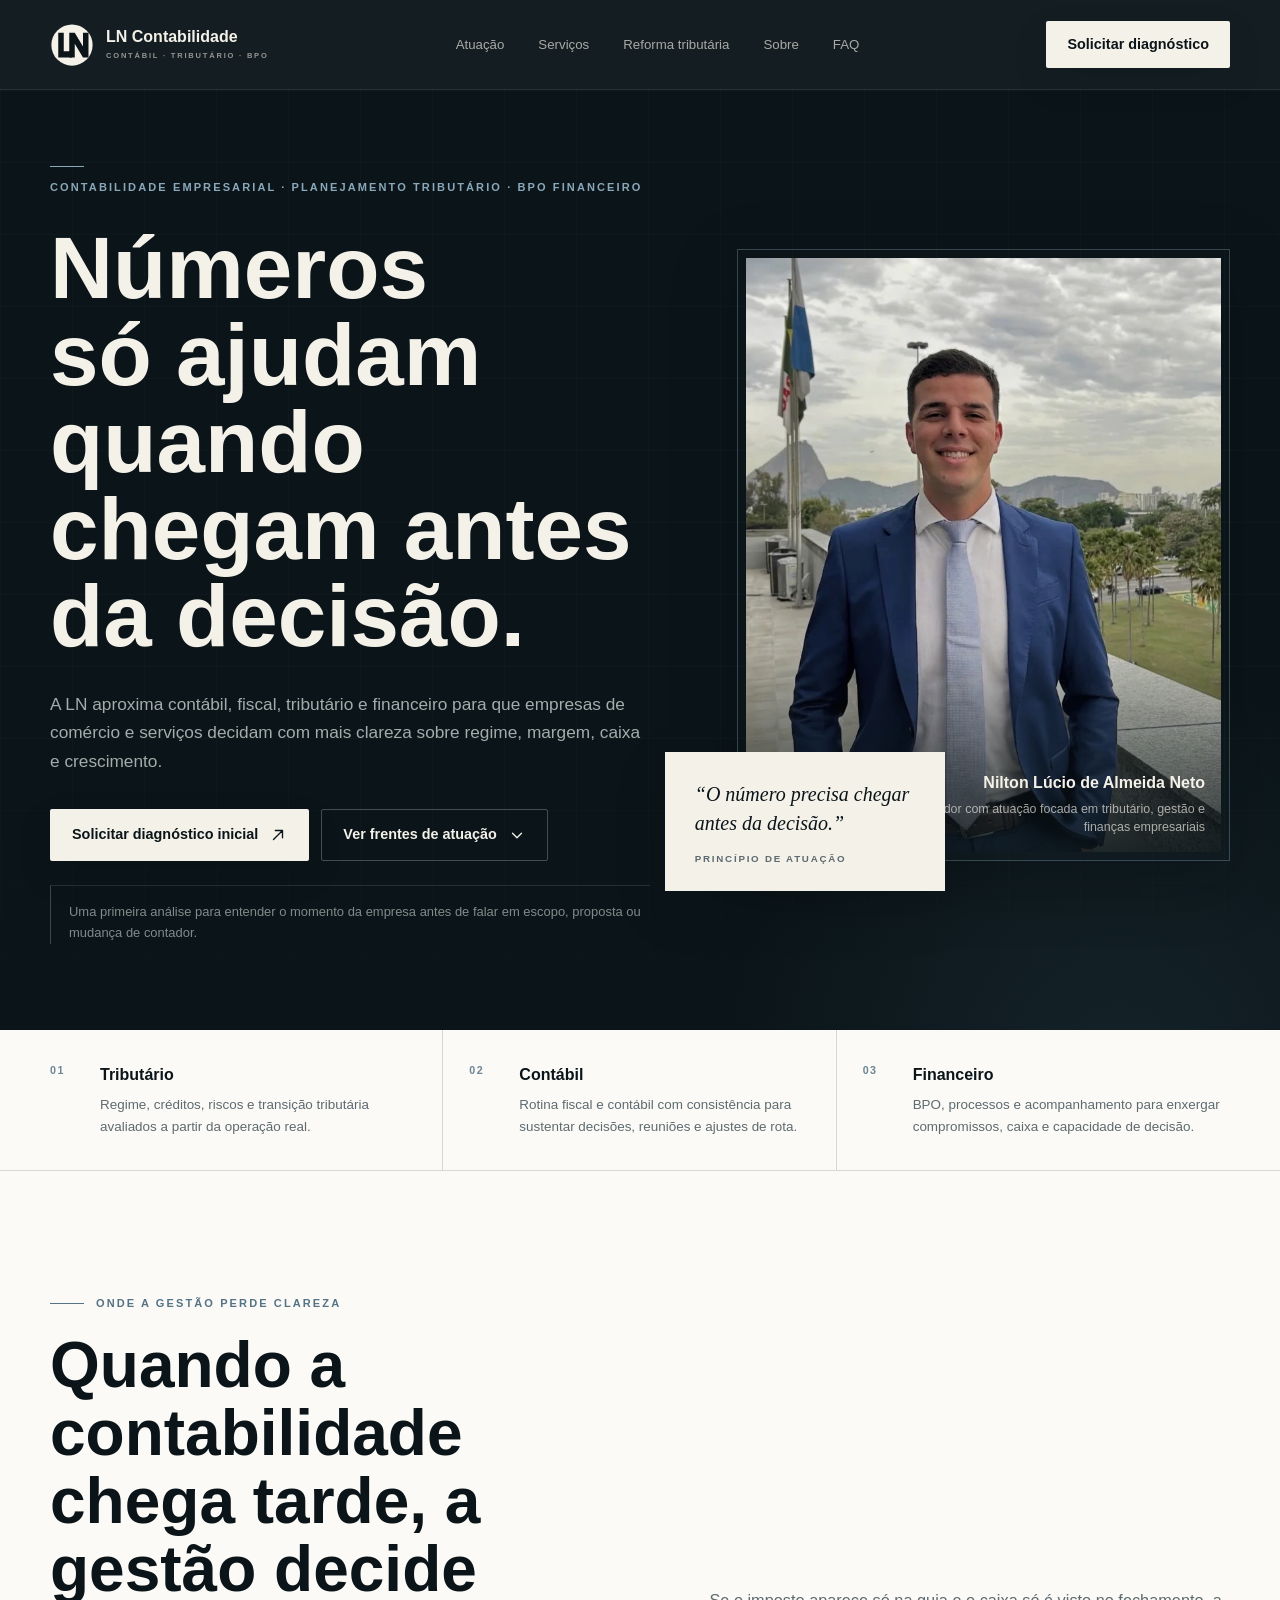
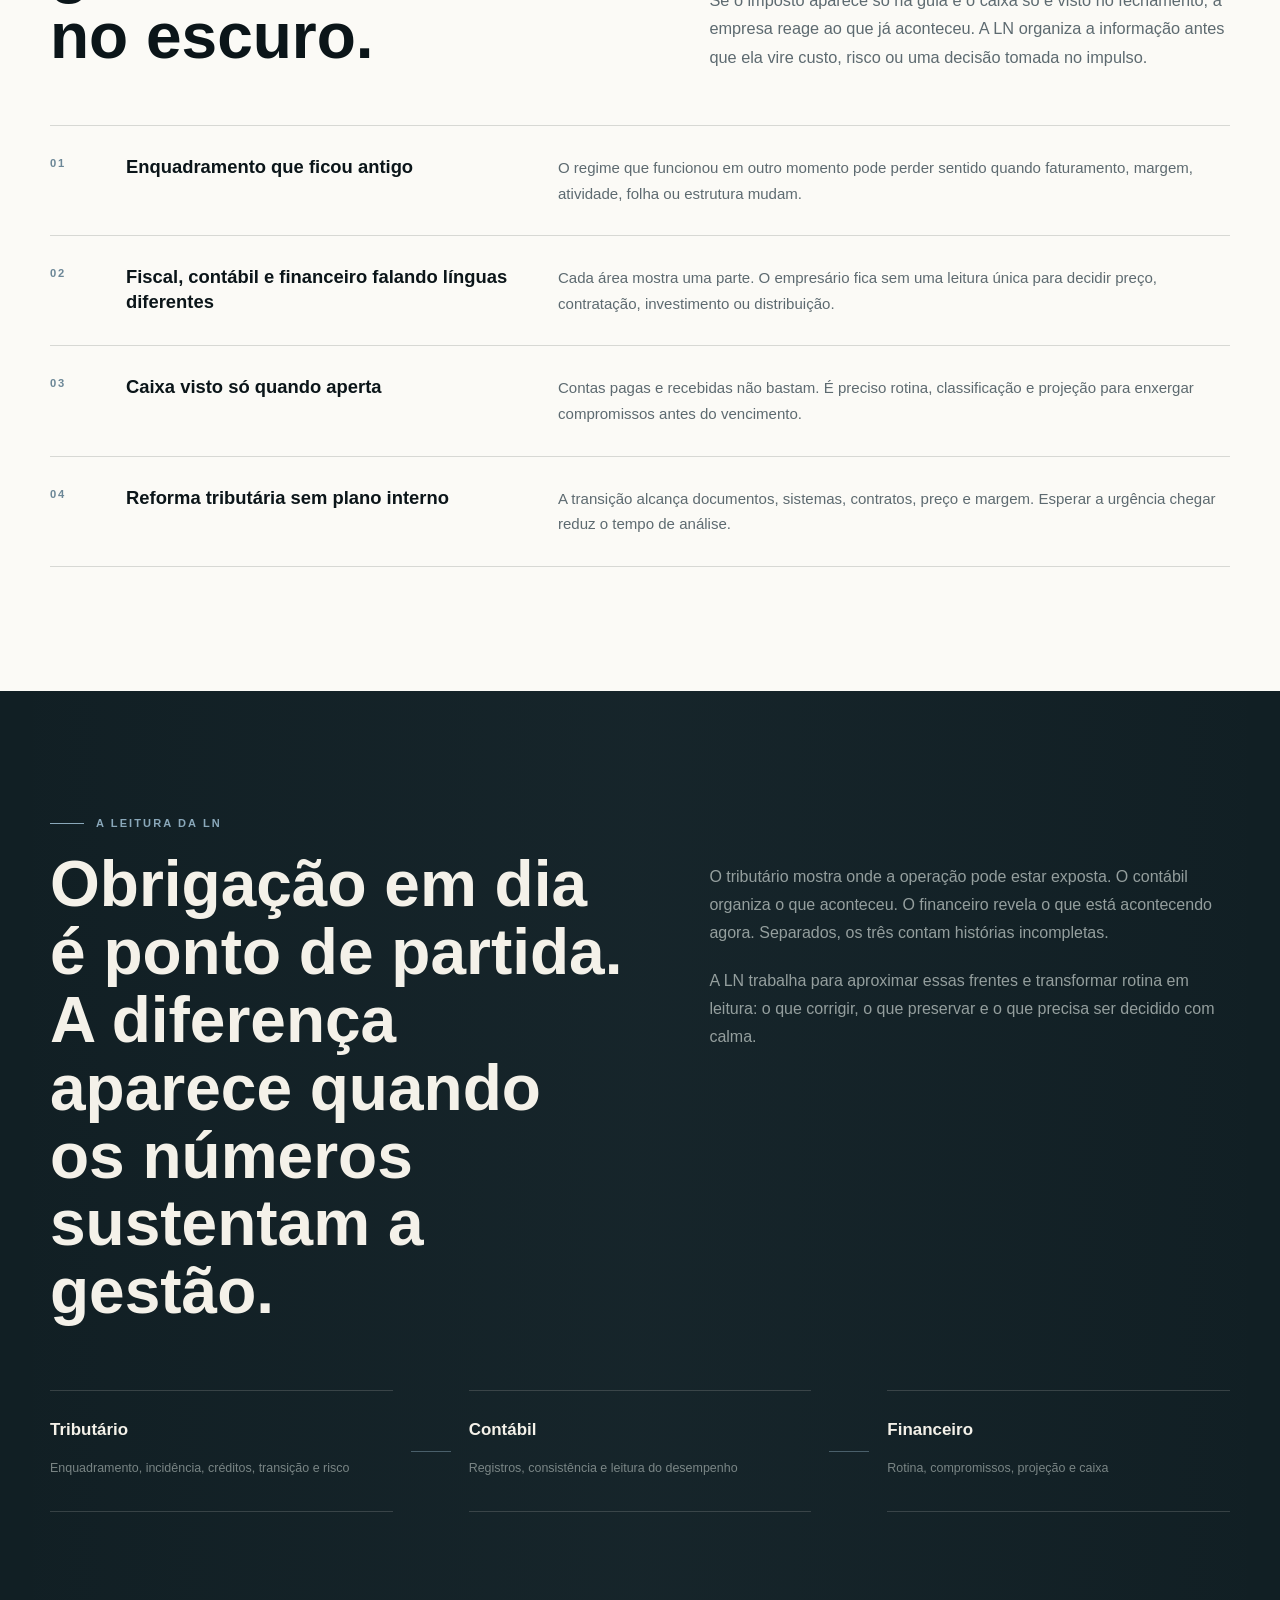
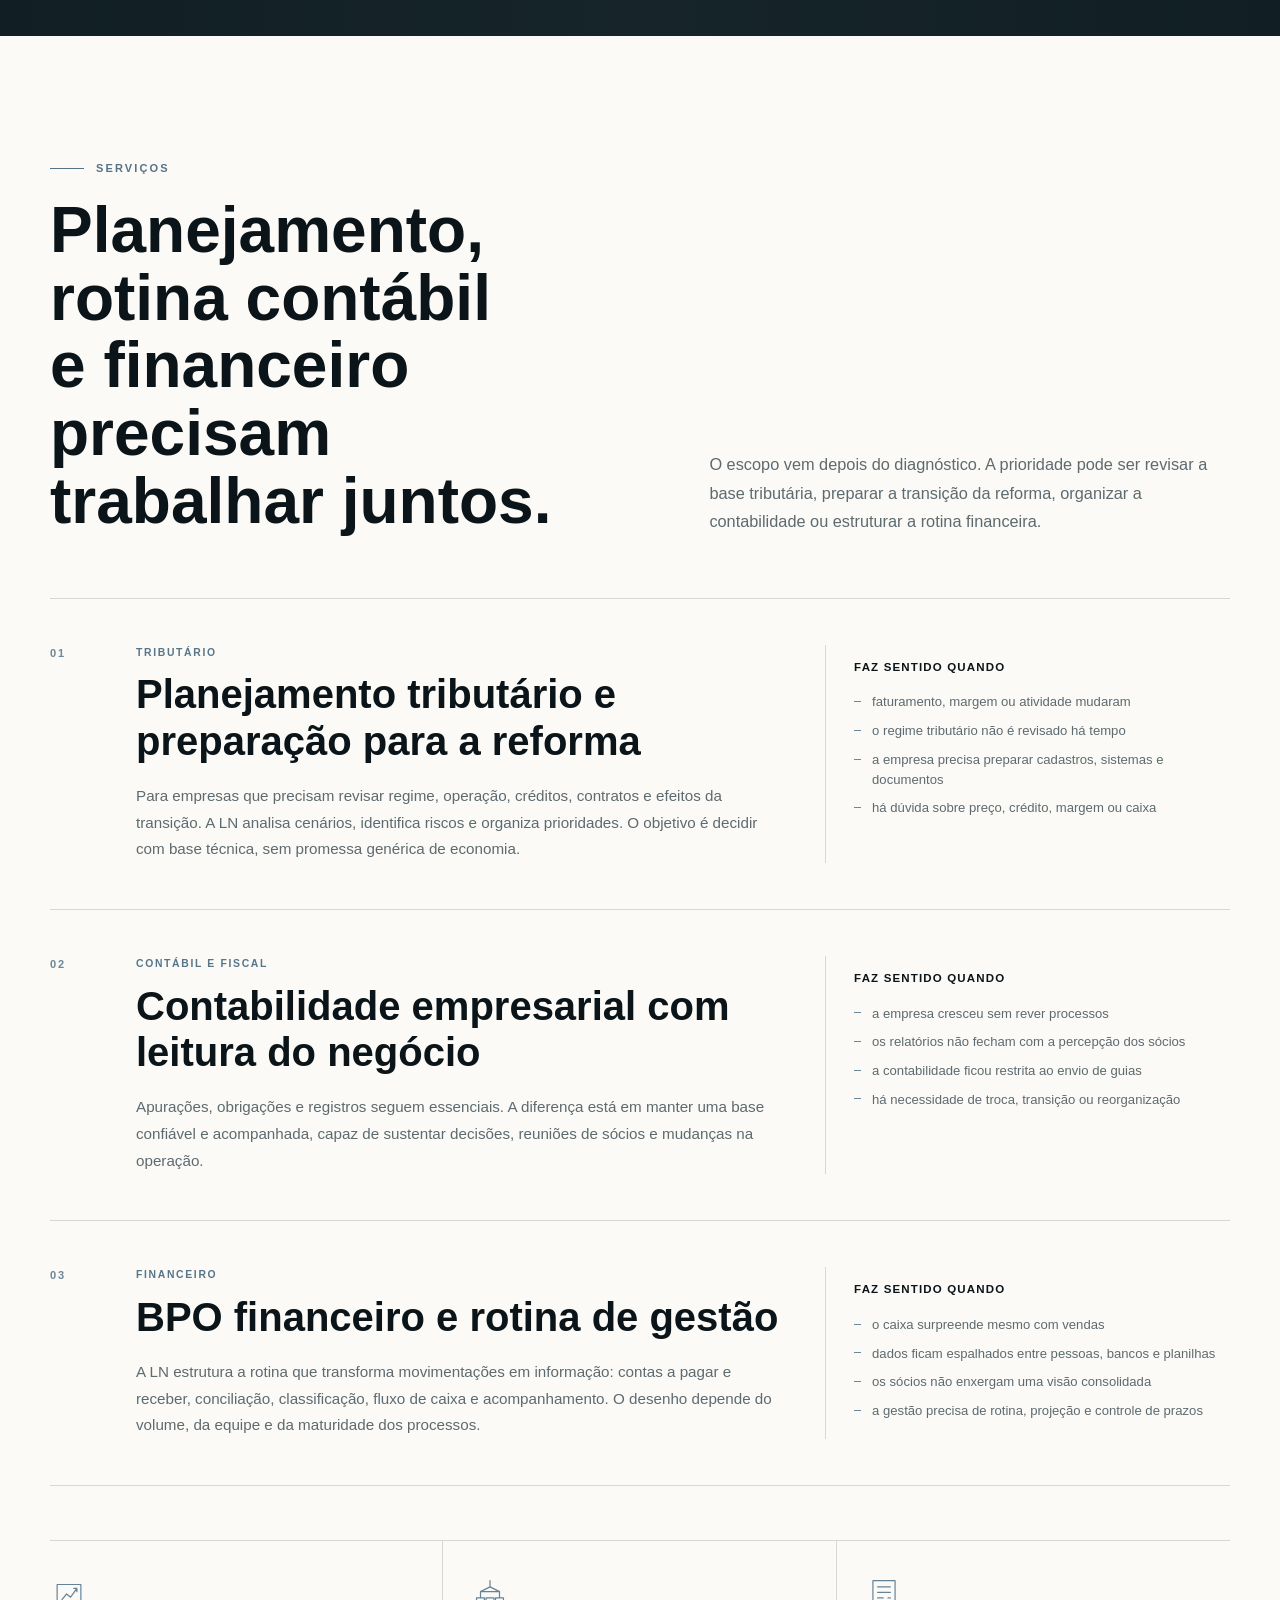
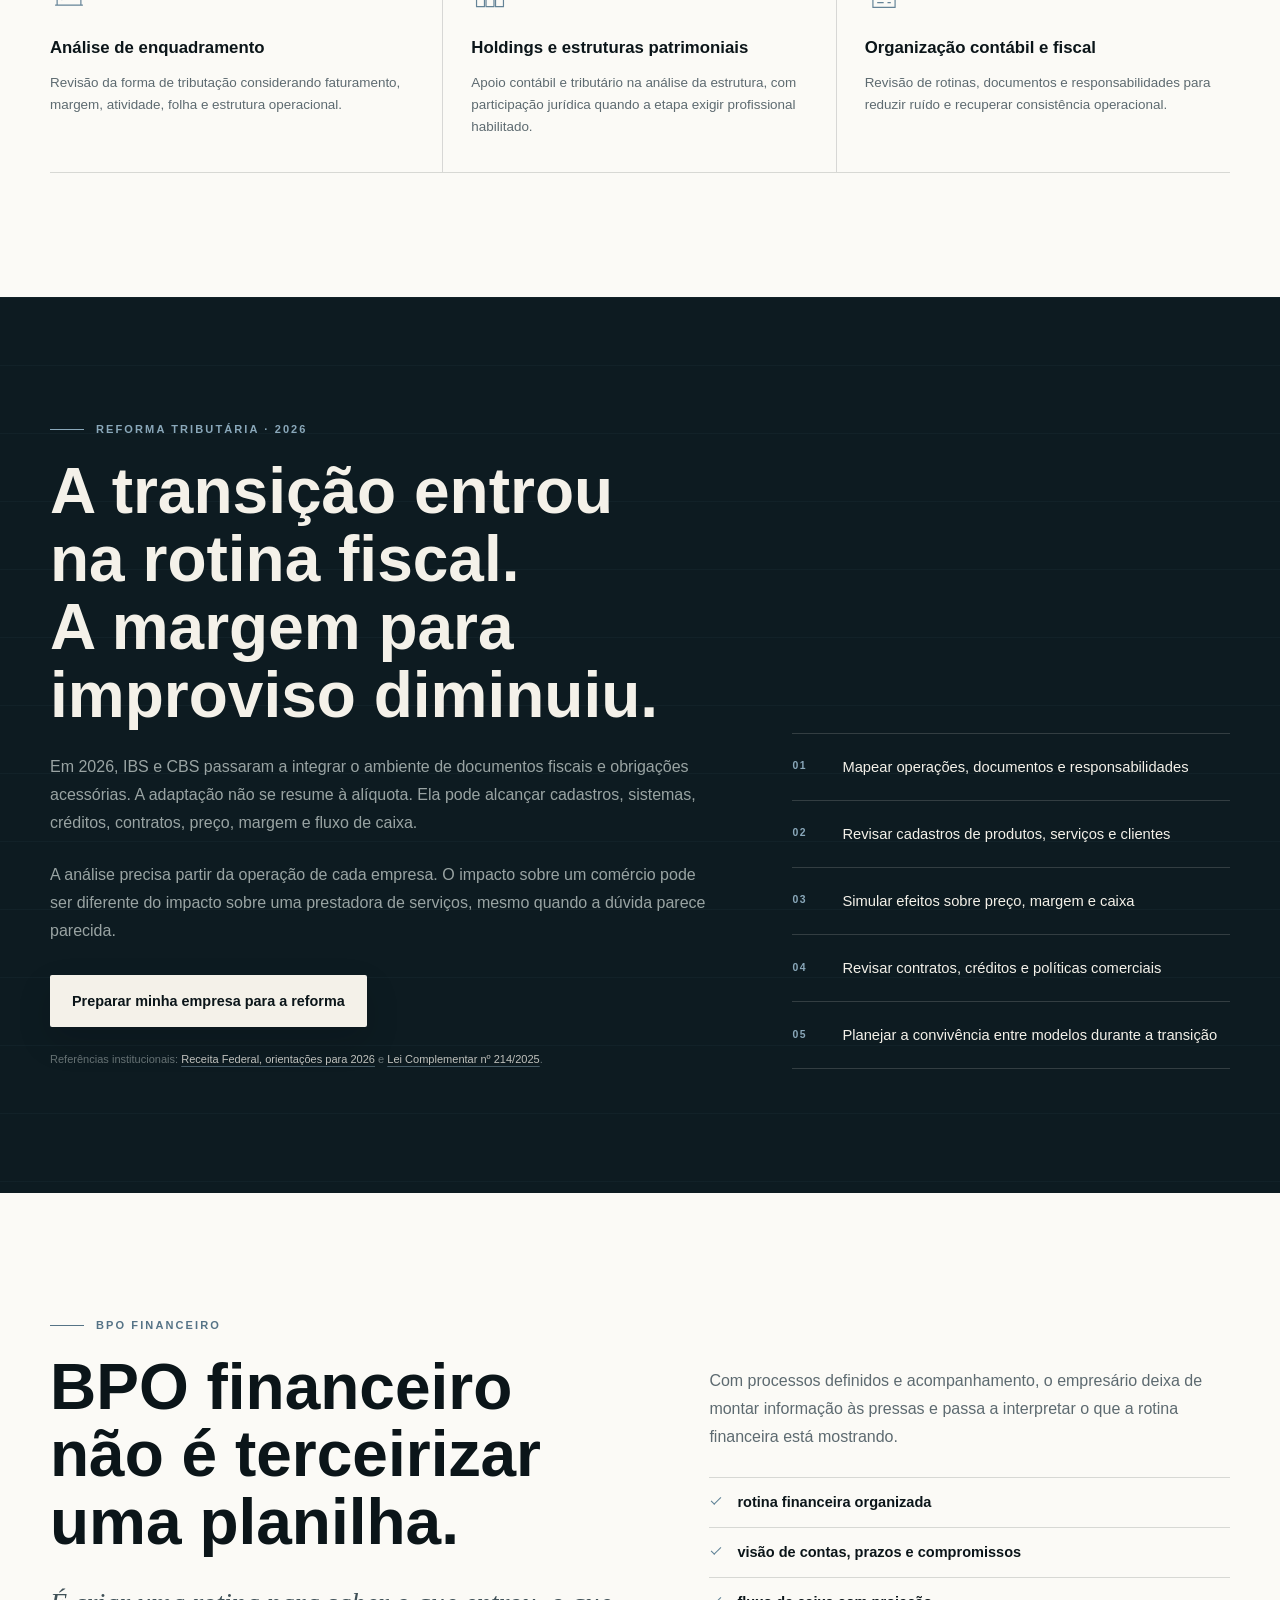
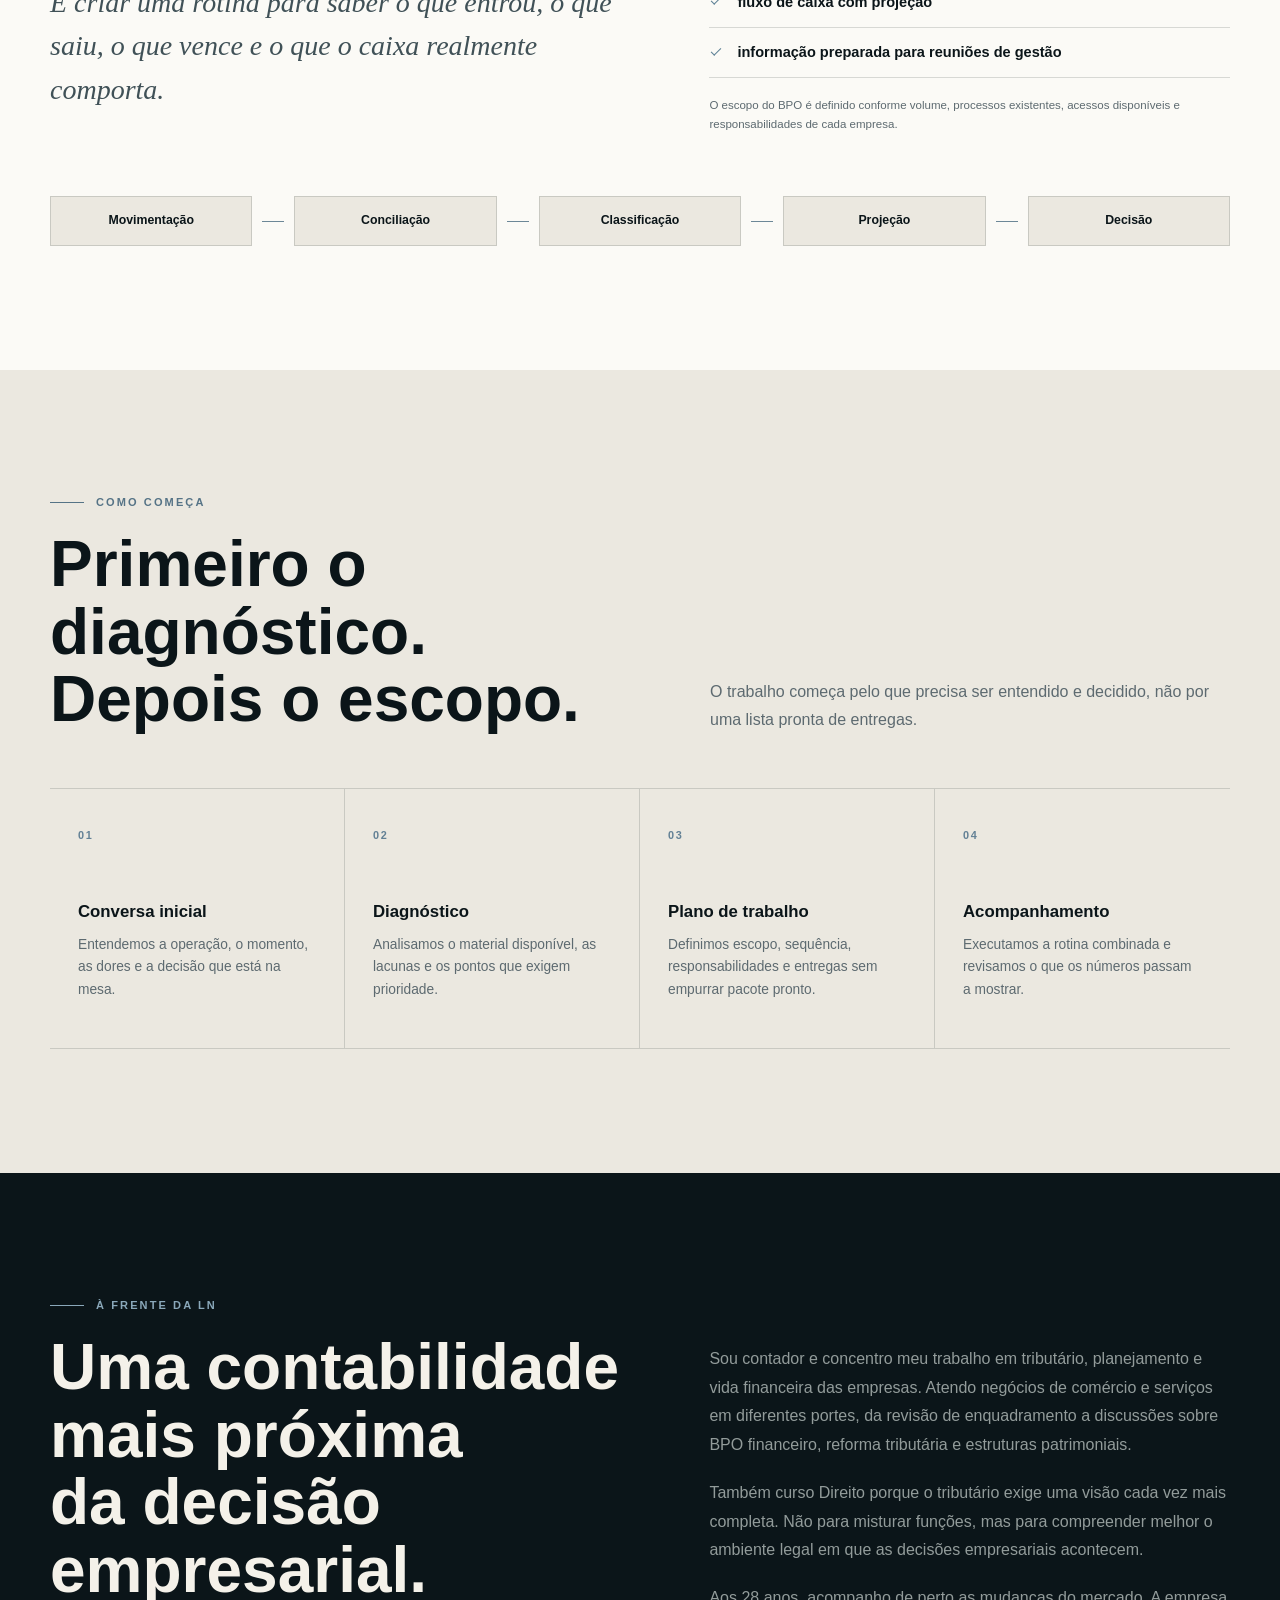
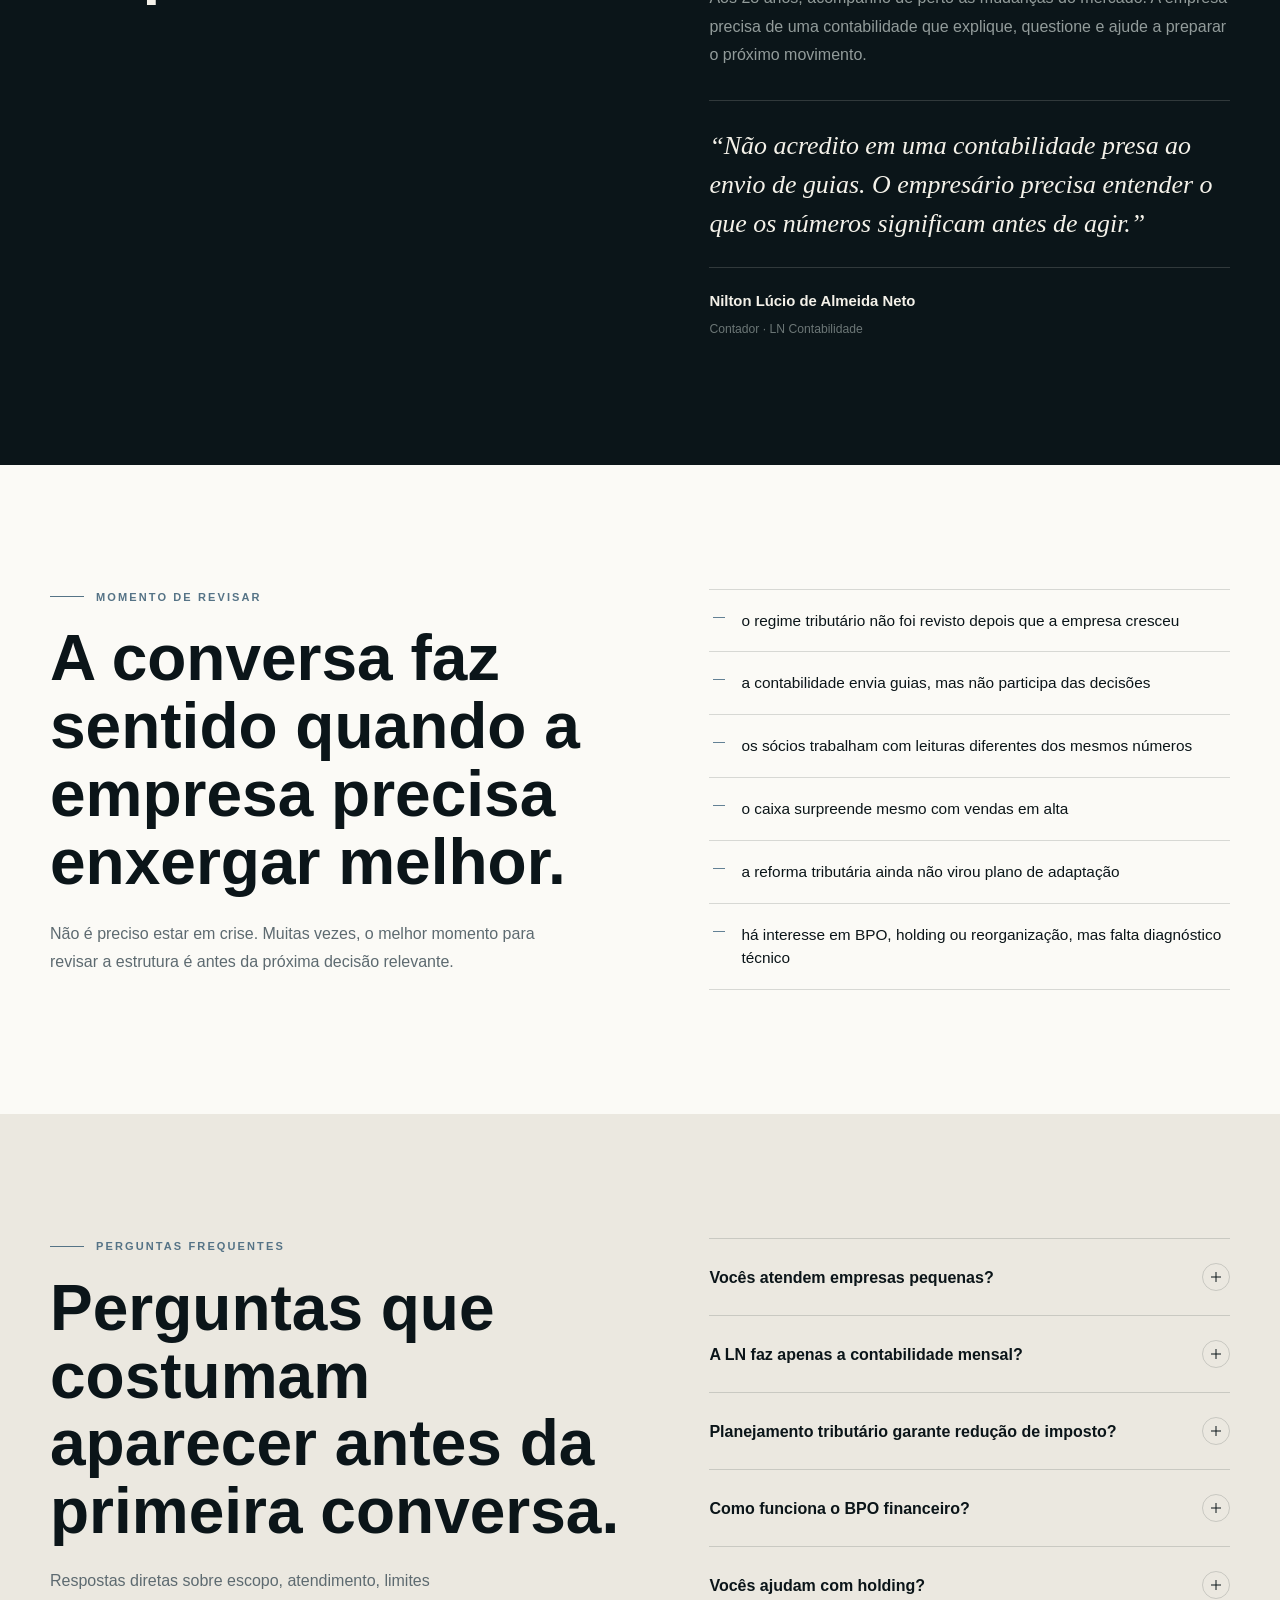
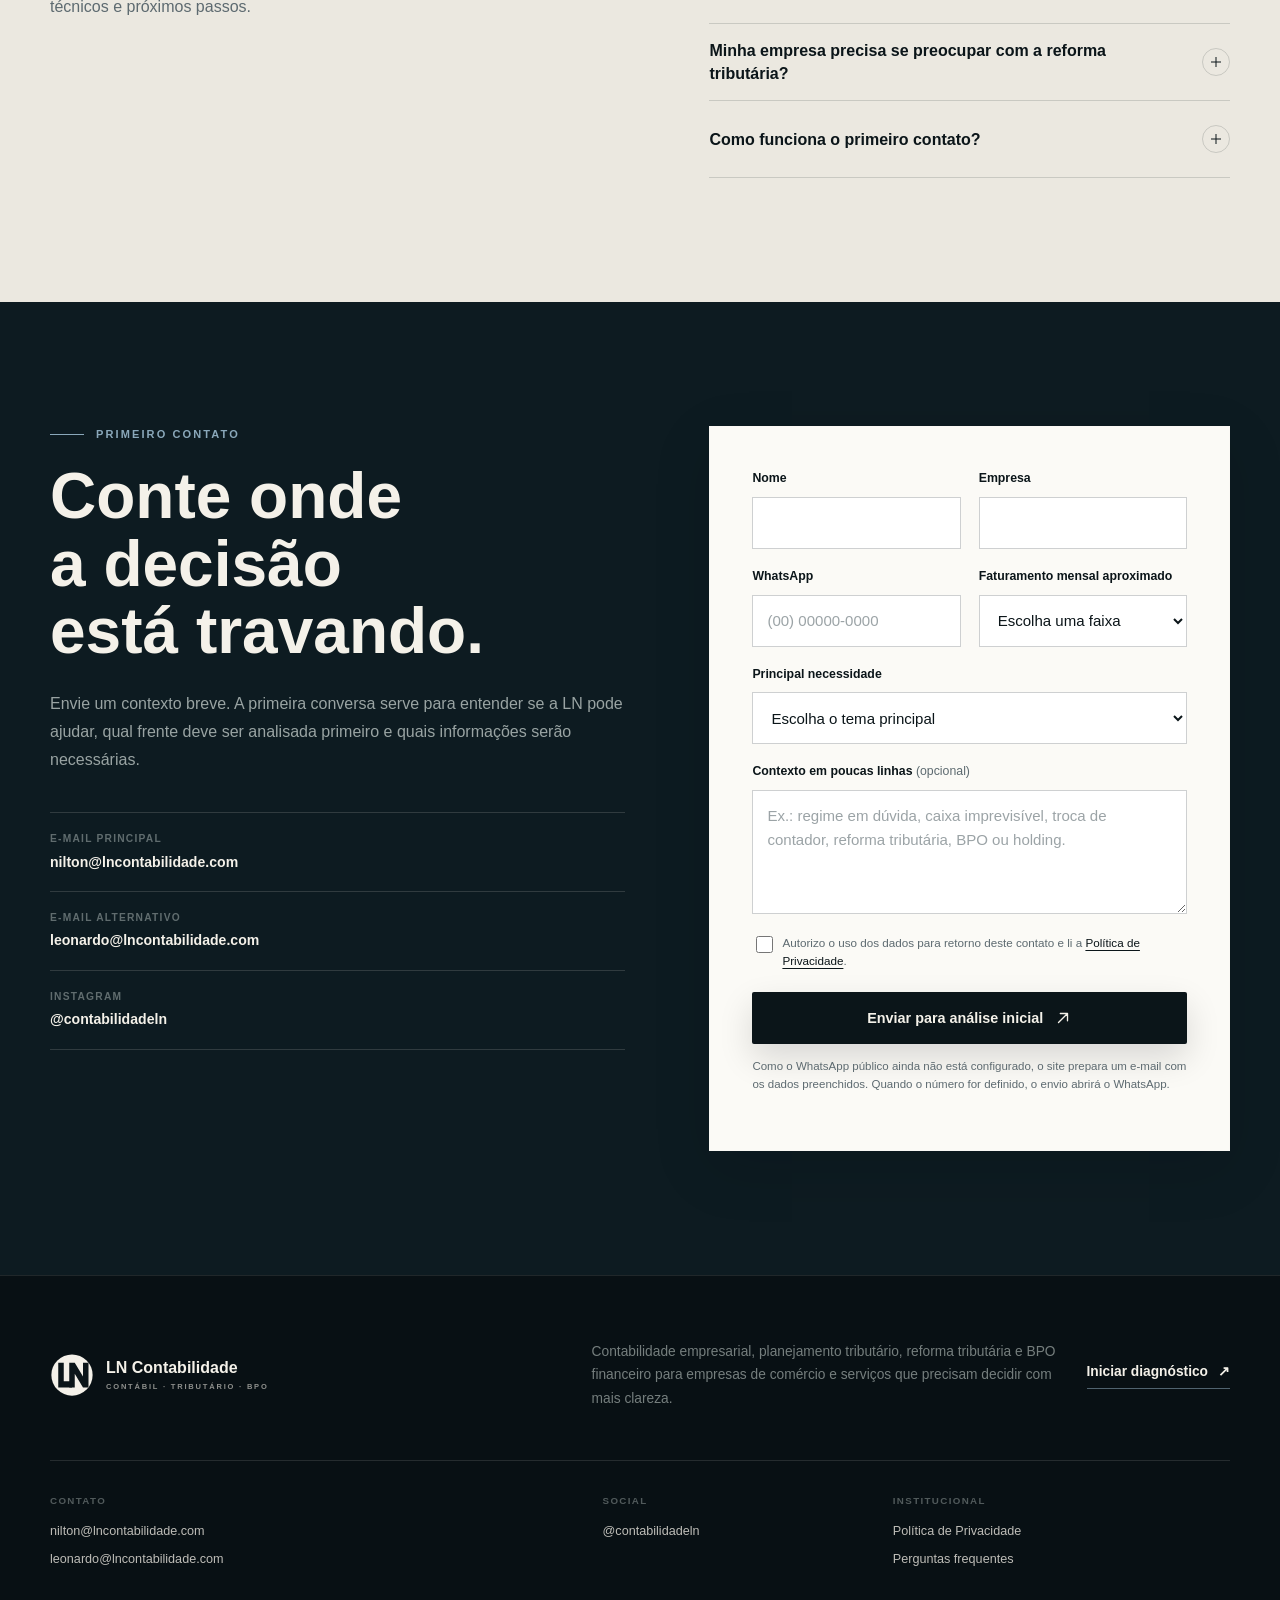
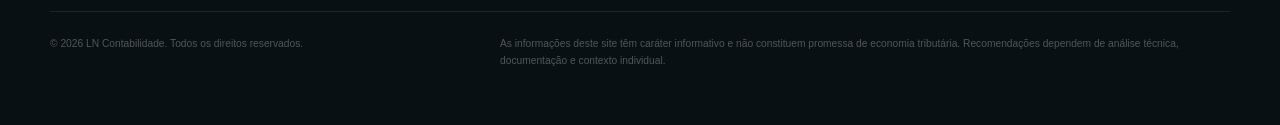
==== commit eedc5214: "Finalize LN Contabilidade static website" ====
--- a/index.html
+++ b/index.html
@@ -28,7 +28,6 @@
   <link rel="icon" href="./assets/favicon/favicon.svg" type="image/svg+xml">
   <link rel="icon" href="./assets/favicon/favicon-32.png" sizes="32x32" type="image/png">
   <link rel="apple-touch-icon" href="./assets/favicon/apple-touch-icon.png">
-  <link rel="manifest" href="./assets/favicon/site.webmanifest">
   <link rel="preload" href="./assets/img/nilton-960.webp" as="image" type="image/webp" imagesrcset="./assets/img/nilton-480.webp 480w, ./assets/img/nilton-720.webp 720w, ./assets/img/nilton-960.webp 960w, ./assets/img/nilton-1200.webp 1200w" imagesizes="(max-width: 900px) 100vw, 44vw">
   <link rel="stylesheet" href="./assets/css/styles.css">
 
@@ -280,7 +279,7 @@
               <li>o caixa surpreende mesmo com vendas</li>
               <li>dados ficam espalhados entre pessoas, bancos e planilhas</li>
               <li>os sócios não enxergam uma visão consolidada</li>
-              <li>a gestão precisa de rotina, projeção e cobrança de prazos</li>
+              <li>a gestão precisa de rotina, projeção e controle de prazos</li>
             </ul>
           </div>
         </article>
@@ -309,7 +308,7 @@
       <div class="shell reform-layout">
         <div class="reform-copy">
           <p class="eyebrow"><span></span> Reforma tributária · 2026</p>
-          <h2 id="reform-title">A transição entrou na rotina fiscal. O improviso ficou caro.</h2>
+          <h2 id="reform-title">A transição entrou na rotina fiscal. A margem para improviso diminuiu.</h2>
           <p>Em 2026, IBS e CBS passaram a integrar o ambiente de documentos fiscais e obrigações acessórias. A adaptação não se resume à alíquota. Ela pode alcançar cadastros, sistemas, créditos, contratos, preço, margem e fluxo de caixa.</p>
           <p>A análise precisa partir da operação de cada empresa. O impacto sobre um comércio pode ser diferente do impacto sobre uma prestadora de serviços, mesmo quando a dúvida parece parecida.</p>
           <a class="button button-light" href="#contato" data-contact-link>Preparar minha empresa para a reforma</a>
--- a/assets/css/styles.css
+++ b/assets/css/styles.css
@@ -372,12 +372,14 @@
 
 .eyebrow {
   display: flex;
+  flex-wrap: wrap;
   align-items: center;
+  max-width: 100%;
   gap: 12px;
   color: var(--steel);
   font-size: 0.69rem;
   font-weight: 750;
-  letter-spacing: 0.19em;
+  letter-spacing: 0.13em;
   line-height: 1.5;
   text-transform: uppercase;
 }
@@ -431,6 +433,7 @@
 }
 
 .hero-copy {
+  min-width: 0;
   max-width: 750px;
 }
 
@@ -443,6 +446,7 @@
   letter-spacing: 0;
   line-height: 1.02;
   text-wrap: balance;
+  overflow-wrap: break-word;
 }
 
 .hero-lead {
@@ -451,6 +455,7 @@
   color: rgba(184, 194, 191, 0.88);
   font-size: 1.08rem;
   line-height: 1.65;
+  overflow-wrap: break-word;
 }
 
 .button-row {
@@ -468,6 +473,7 @@
   border-left: 1px solid rgba(138, 168, 186, 0.35);
   font-size: 0.81rem;
   line-height: 1.6;
+  overflow-wrap: break-word;
 }
 
 .hero-portrait {
@@ -626,6 +632,7 @@
   color: var(--slate);
   font-size: 1.02rem;
   line-height: 1.75;
+  overflow-wrap: break-word;
 }
 
 .issue-list {
@@ -1598,6 +1605,10 @@
 }
 
 @media (min-width: 700px) {
+  .eyebrow {
+    letter-spacing: 0.19em;
+  }
+
   .section {
     padding-block: 124px;
   }
@@ -1984,7 +1995,7 @@
   }
 
   .hero h1 {
-    font-size: 2.55rem;
+    font-size: 2.42rem;
   }
 
   .lead-form {
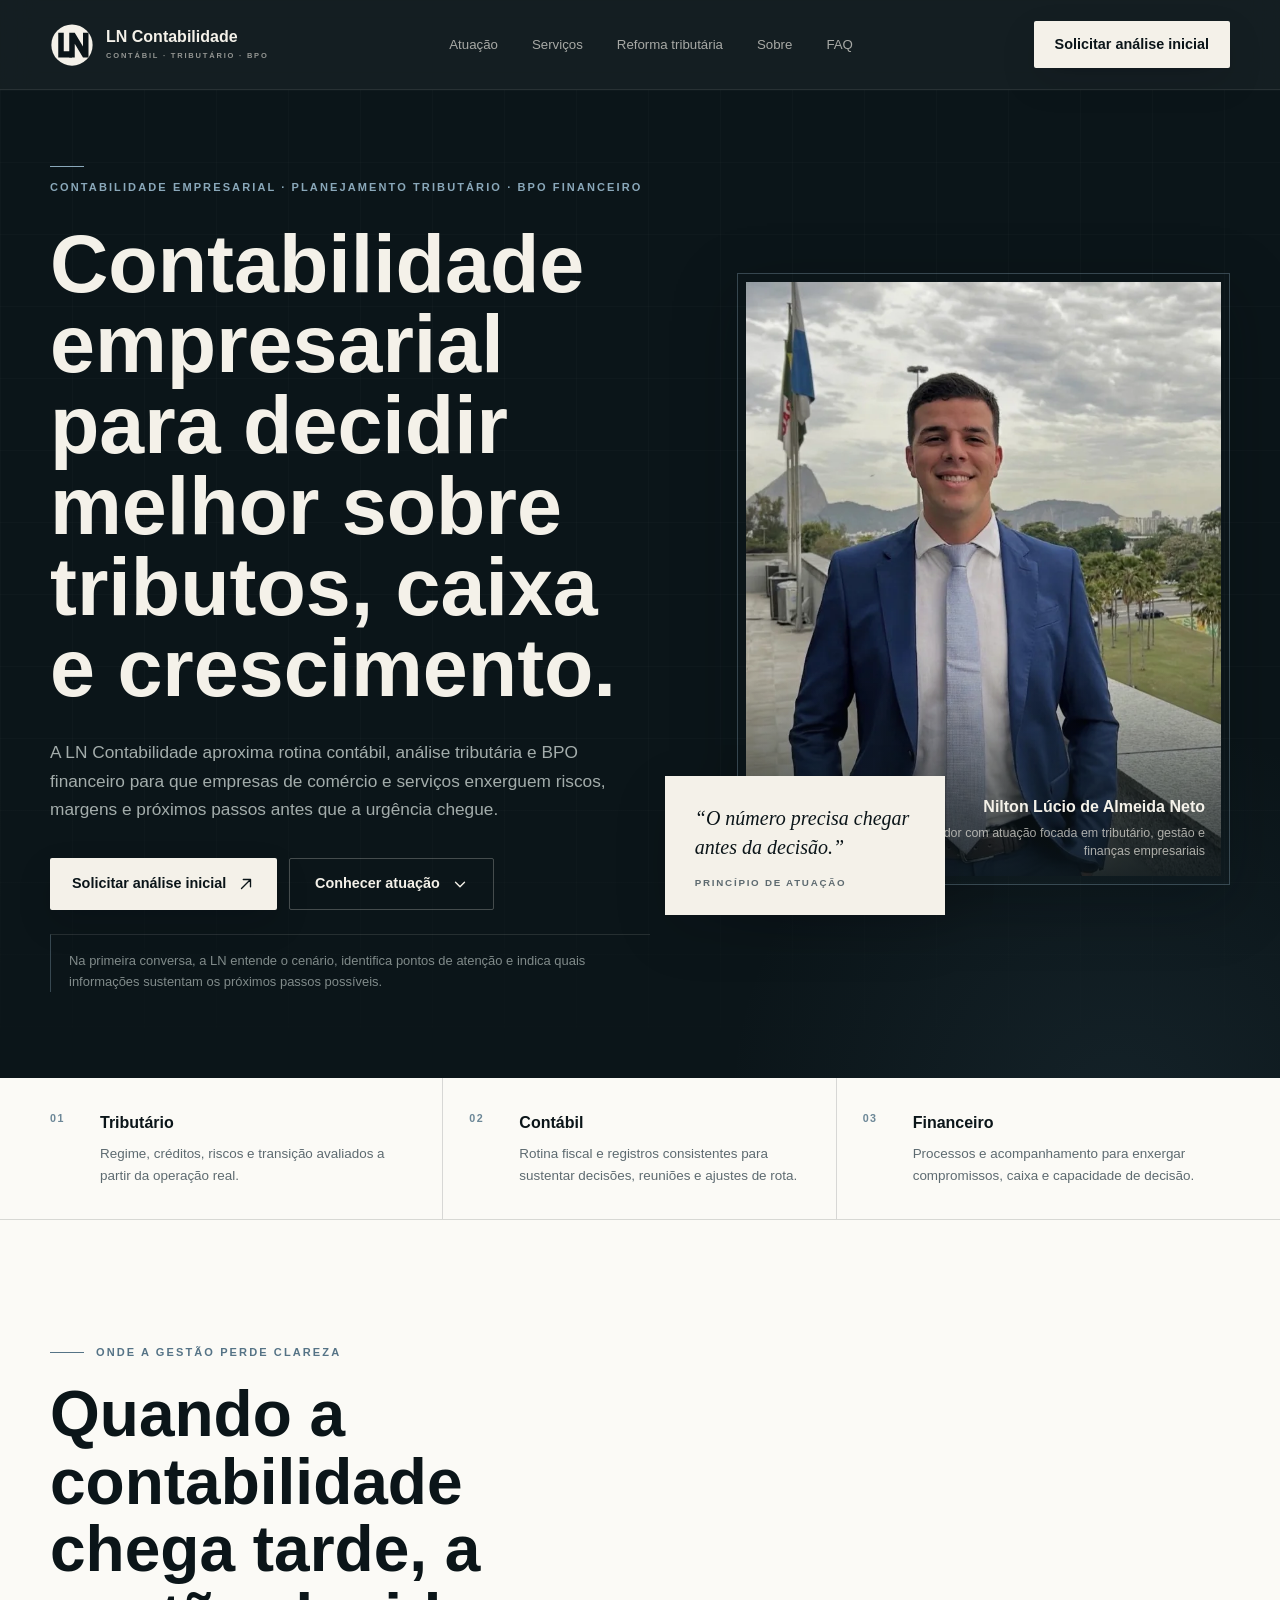
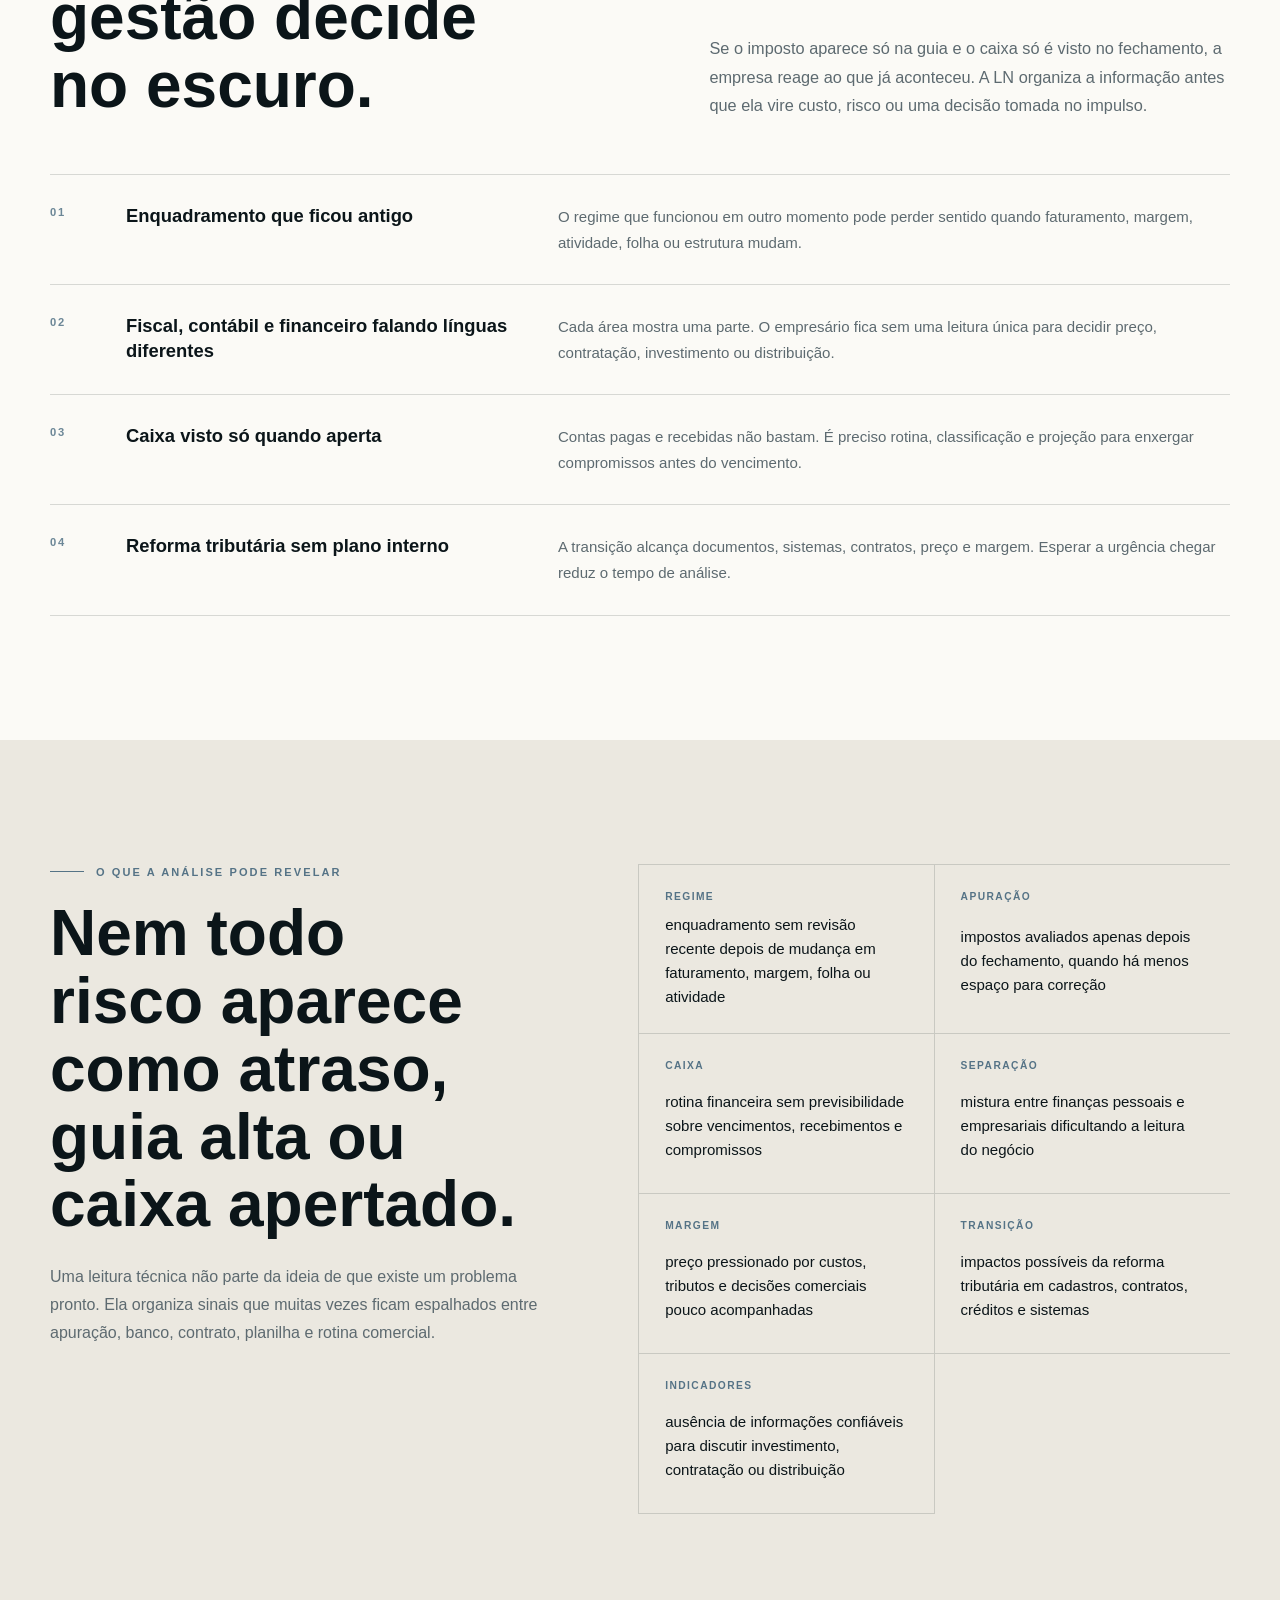
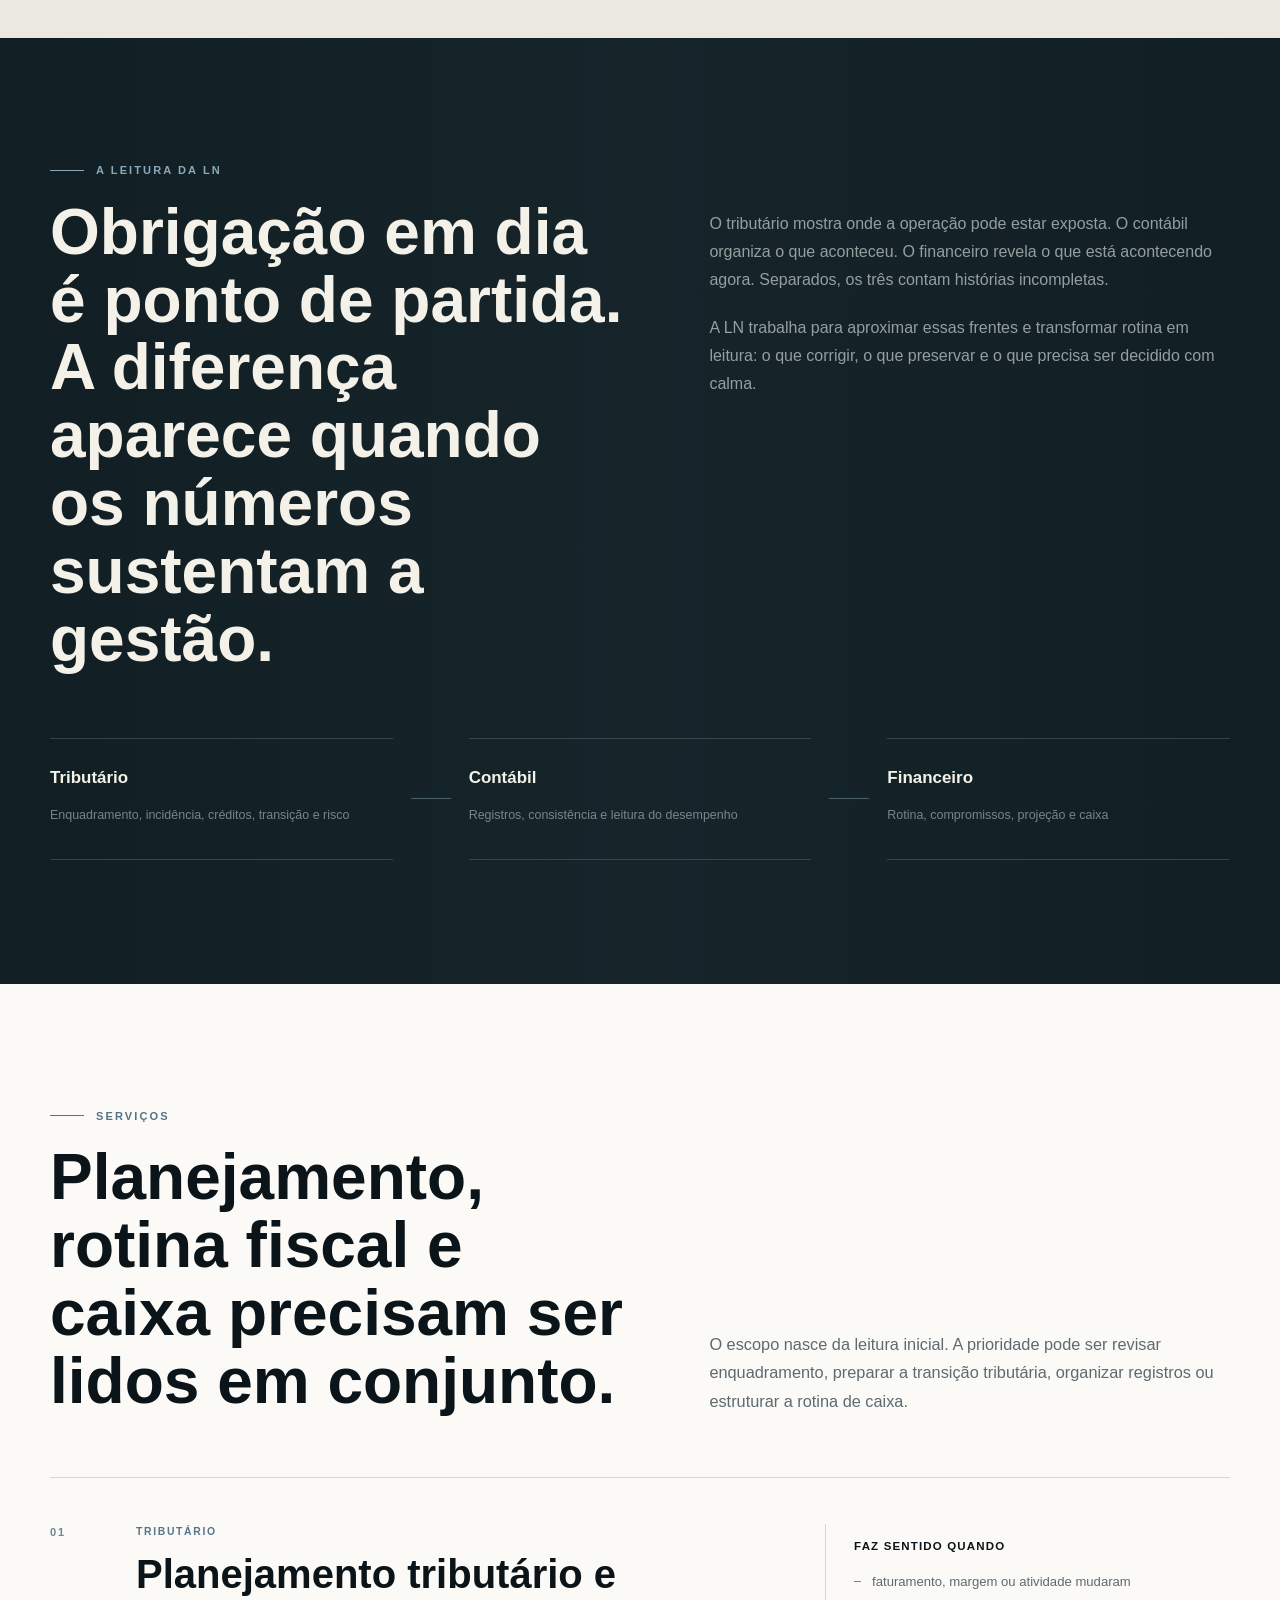
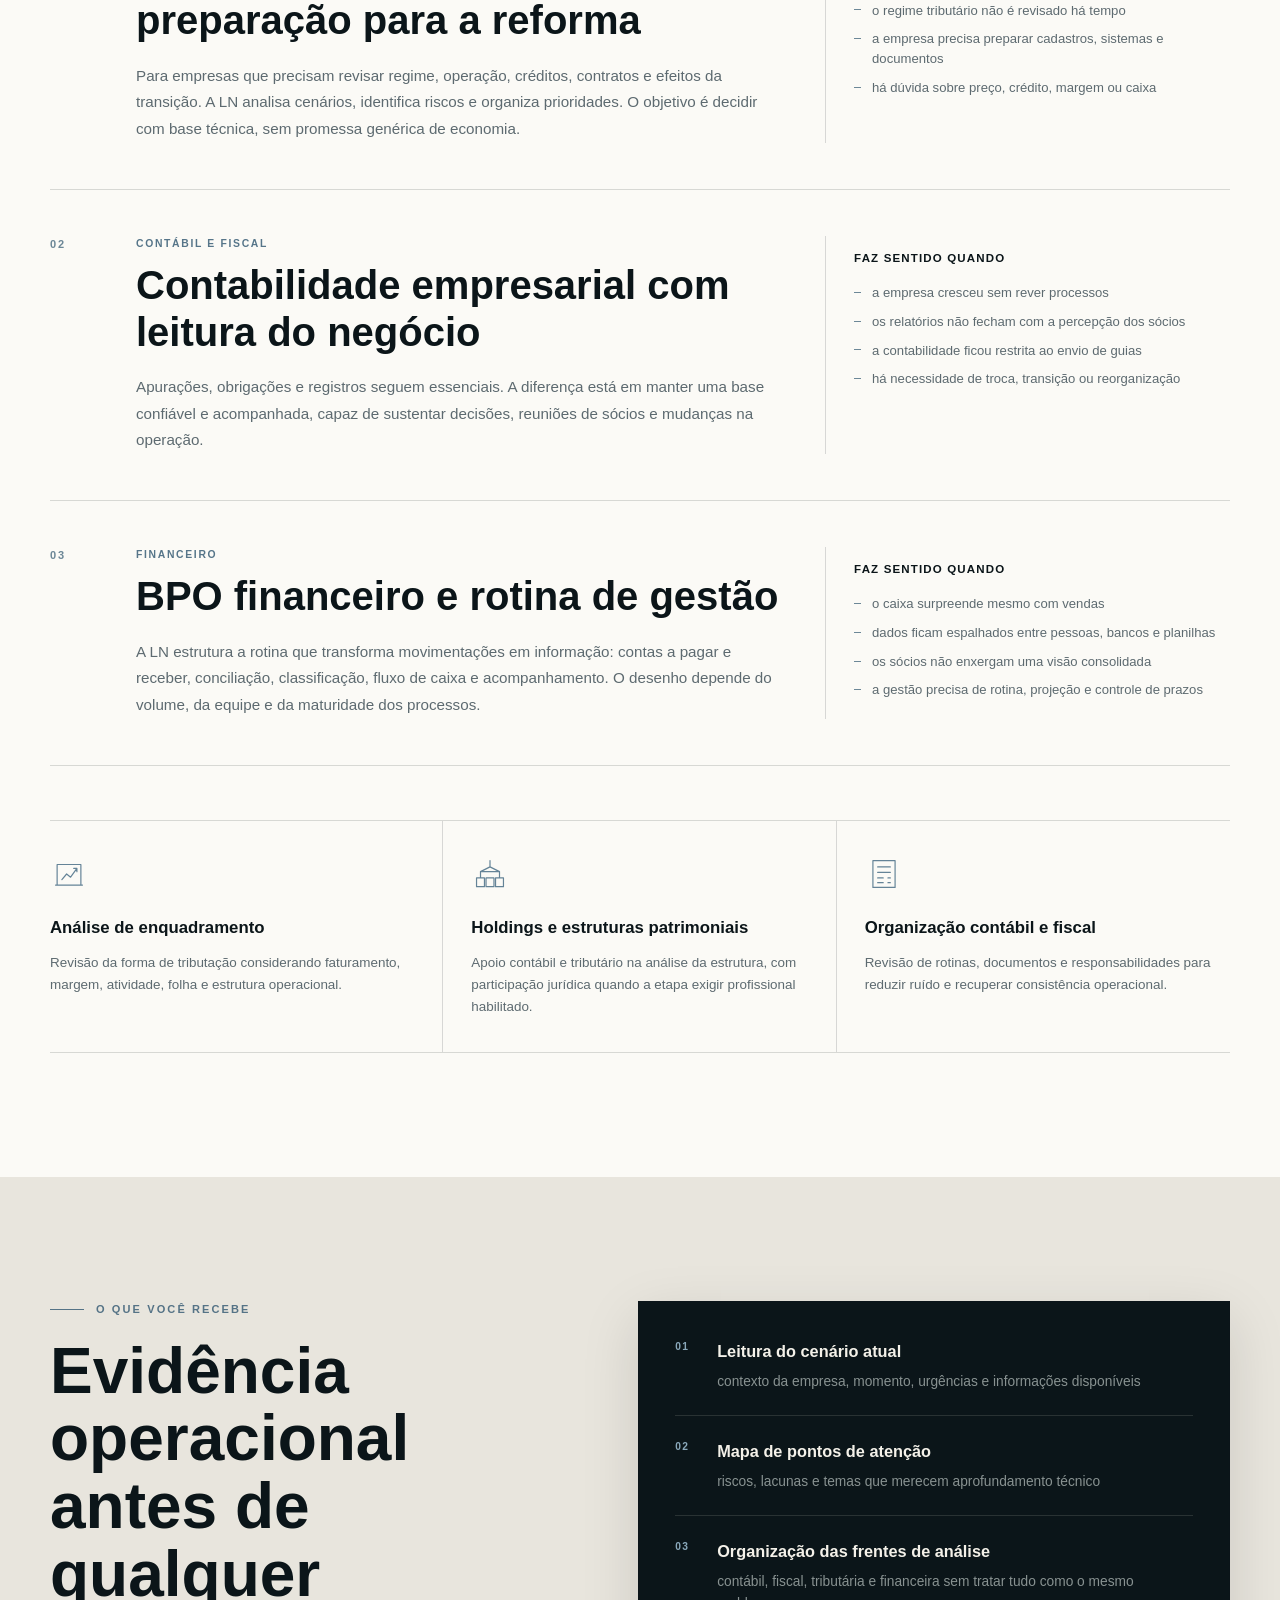
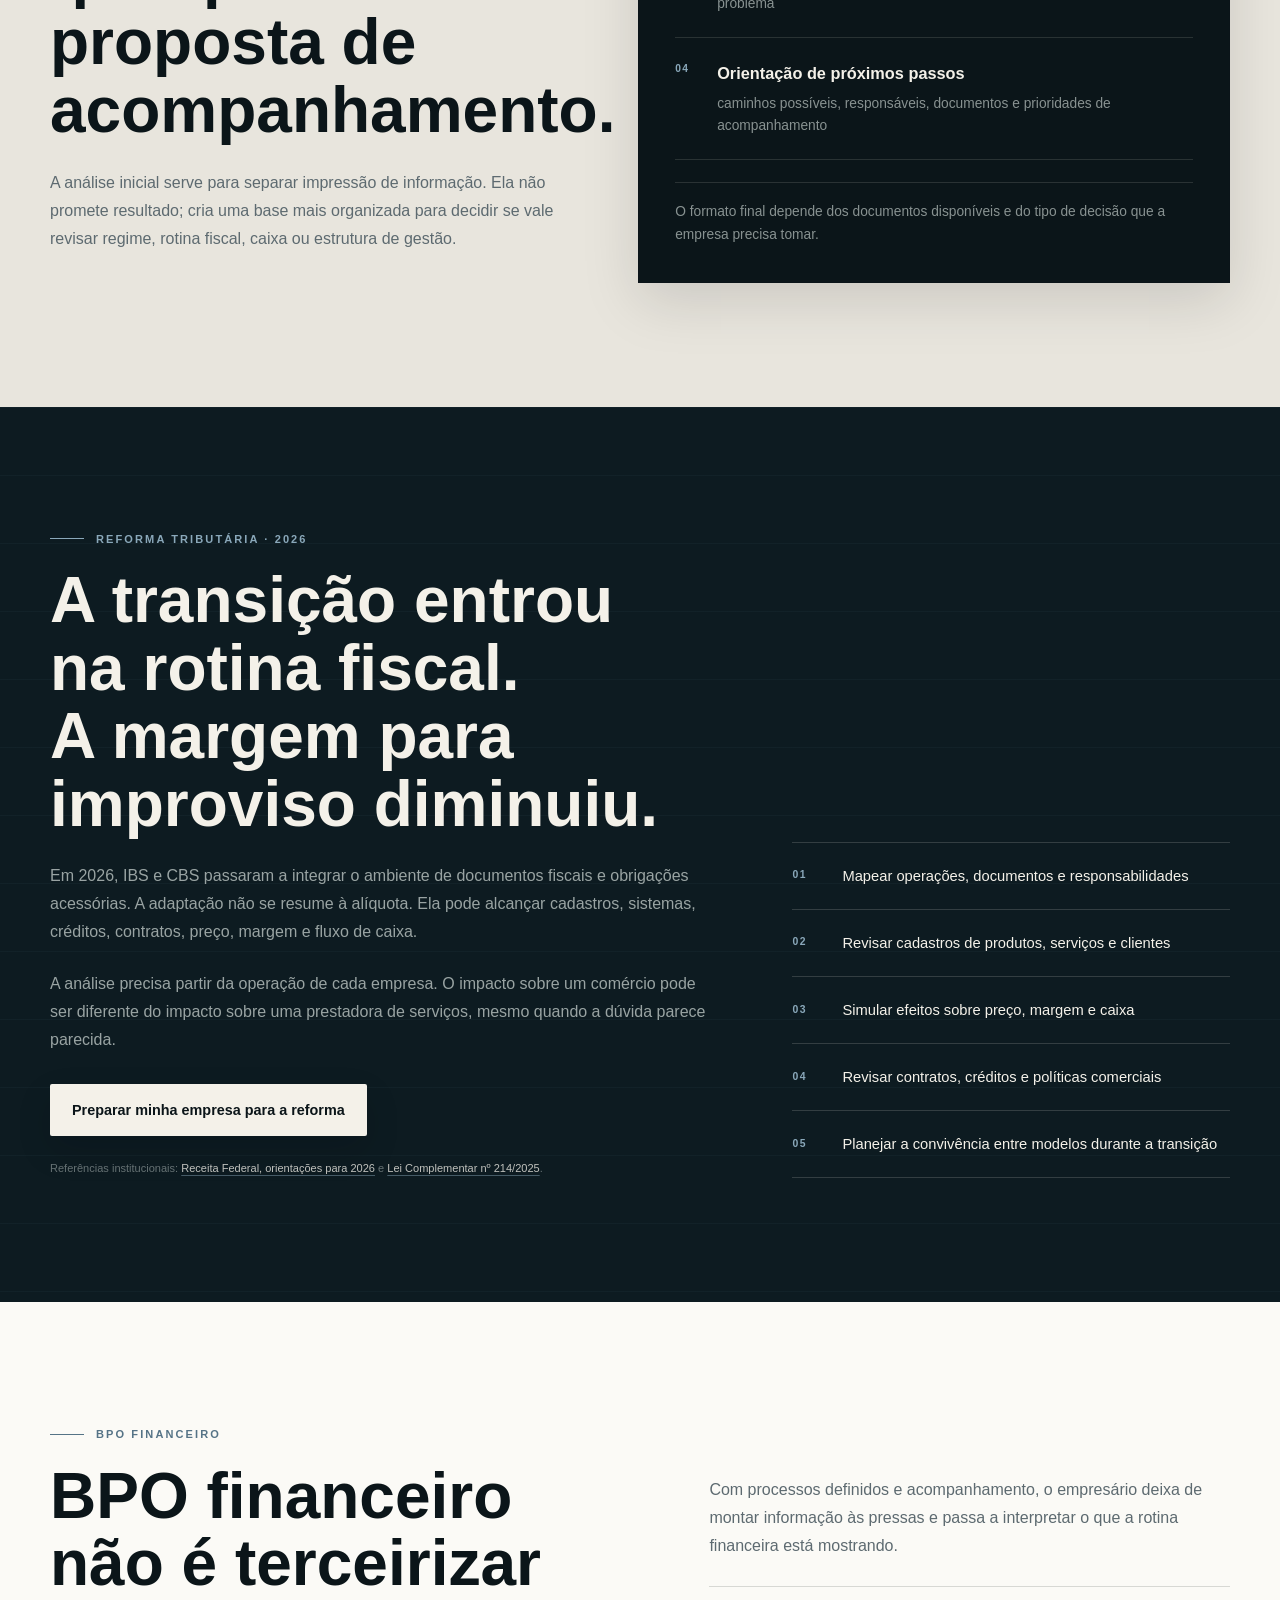
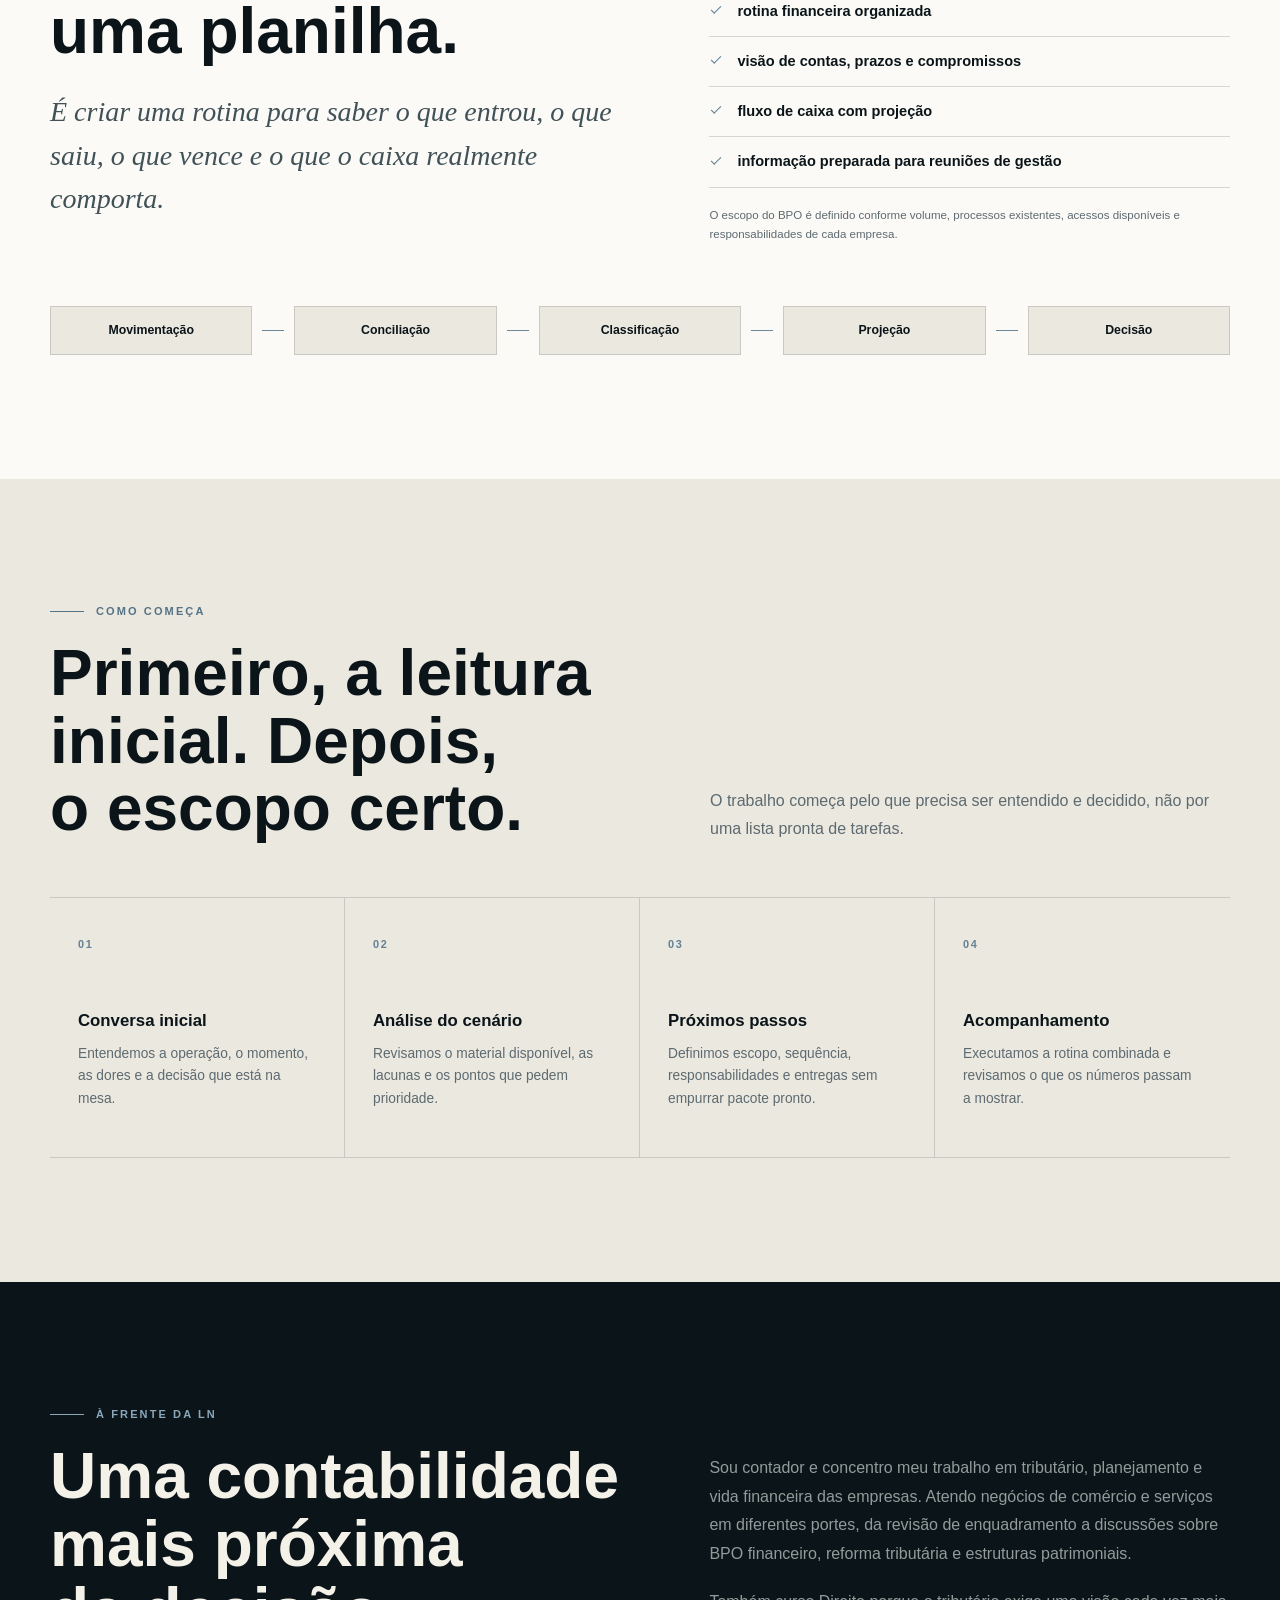
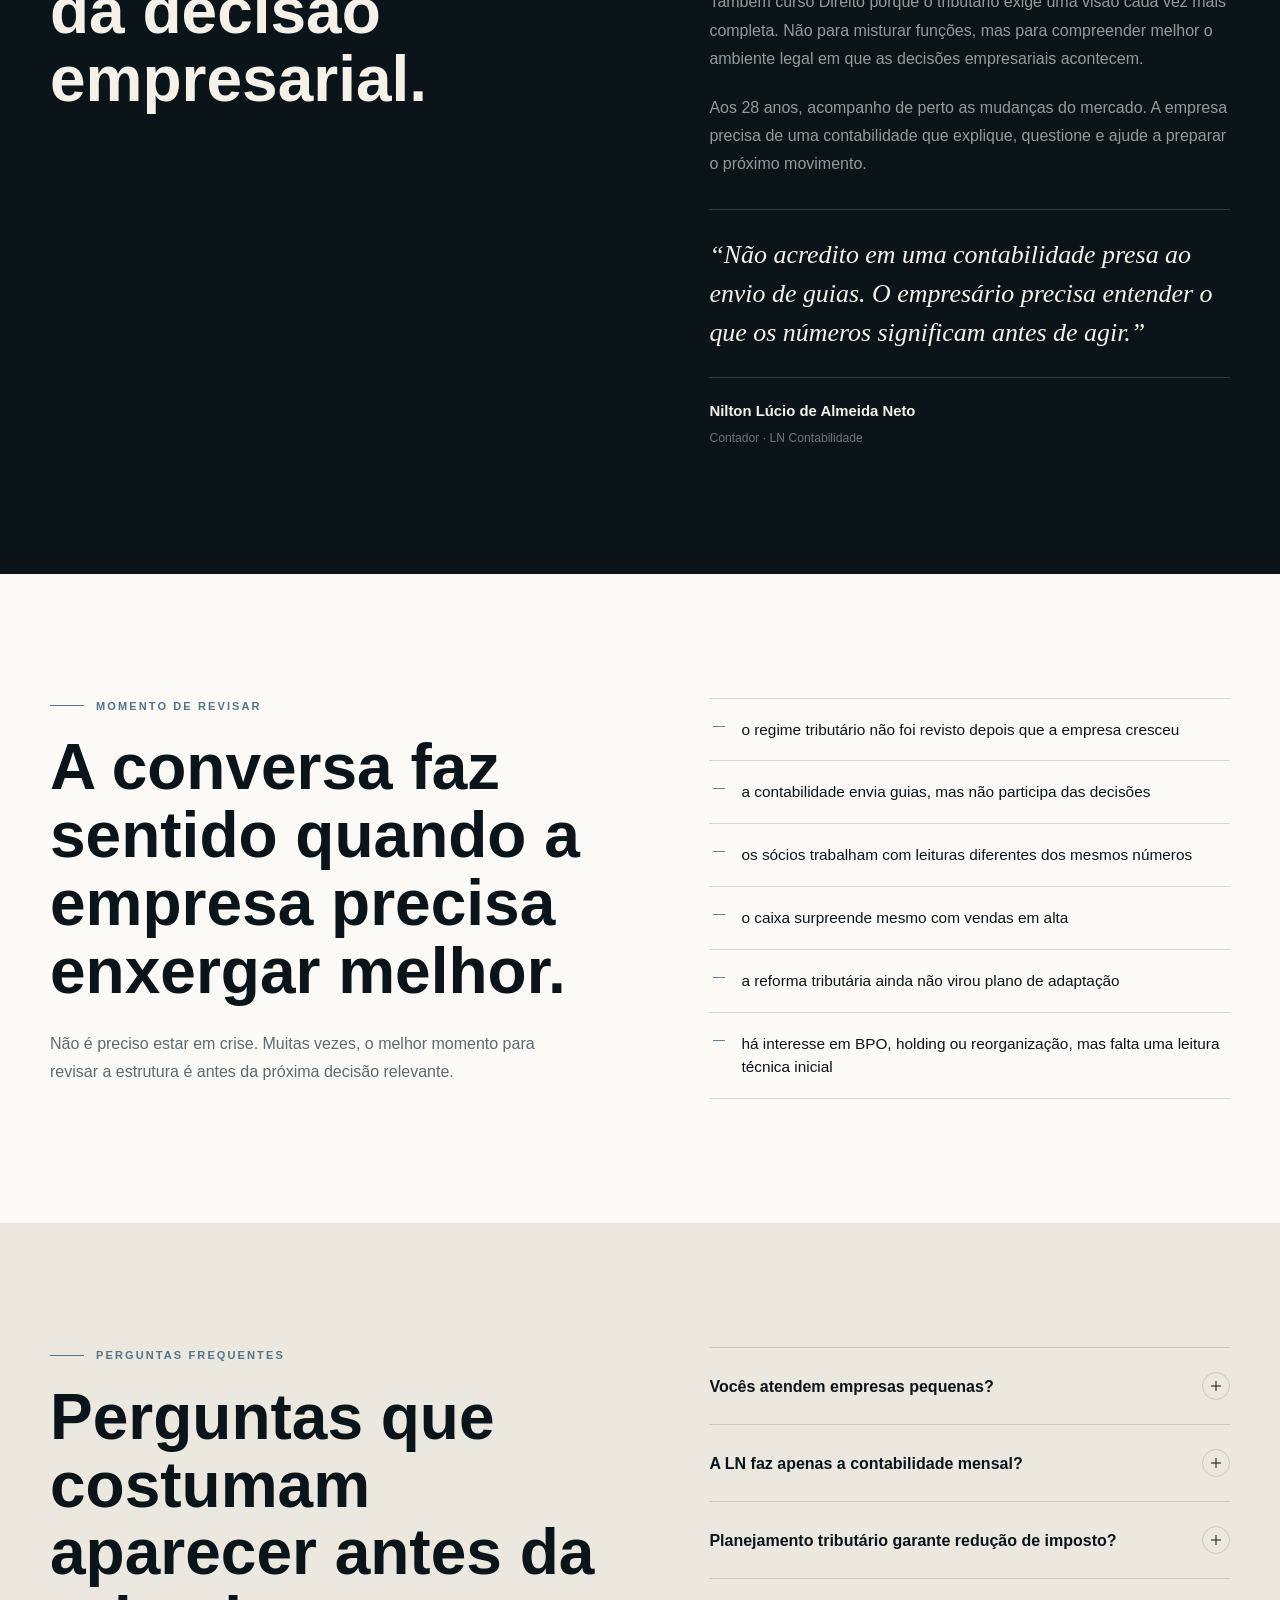
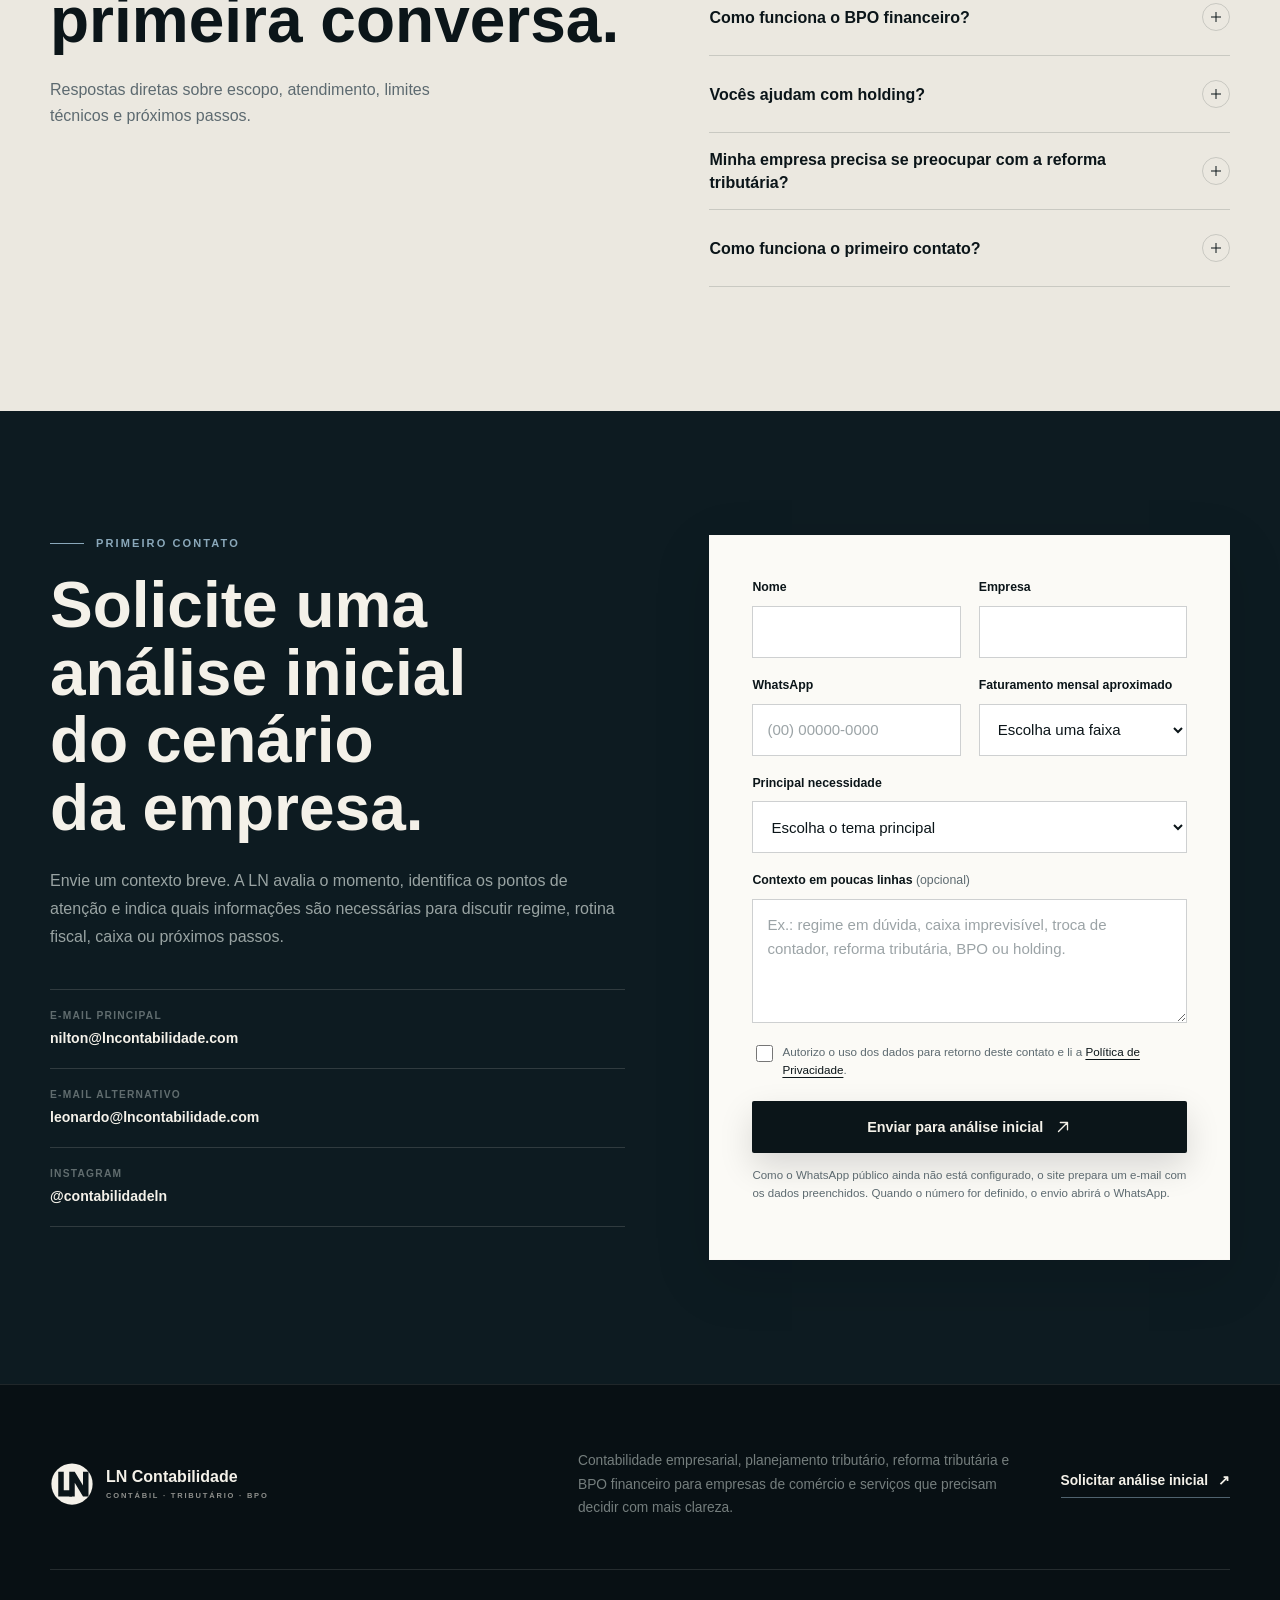
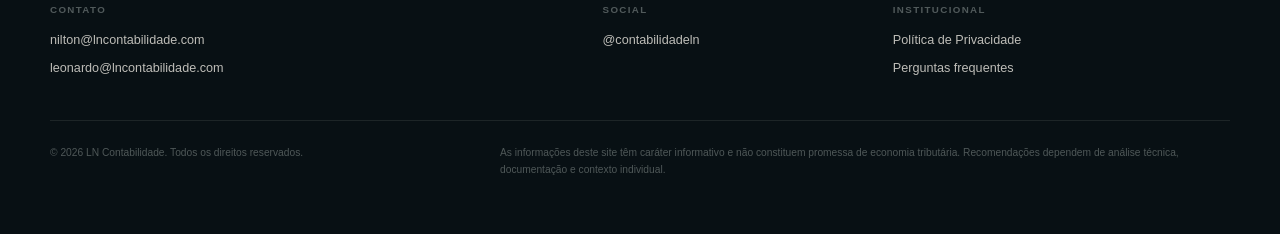
==== commit 0f165688: "Improve LN landing page authority and conversion" ====
--- a/index.html
+++ b/index.html
@@ -6,23 +6,23 @@
   <meta name="theme-color" content="#0b1519">
   <meta name="color-scheme" content="dark light">
   <meta name="robots" content="index, follow, max-image-preview:large">
-  <meta name="description" content="Contabilidade empresarial, planejamento tributário, reforma tributária, BPO financeiro e gestão para empresas de comércio e serviços.">
-
-  <title>LN Contabilidade | Tributário, contabilidade empresarial e BPO financeiro</title>
+  <meta name="description" content="Assessoria contábil, tributária e financeira para empresas que precisam revisar regime, rotina fiscal, caixa e próximos passos.">
+
+  <title>LN Contabilidade | Contabilidade empresarial, tributário e BPO financeiro</title>
 
   <meta property="og:locale" content="pt_BR">
   <meta property="og:type" content="website">
   <meta property="og:site_name" content="LN Contabilidade">
-  <meta property="og:title" content="LN Contabilidade | Números antes da decisão">
-  <meta property="og:description" content="Contabilidade empresarial, planejamento tributário, reforma tributária e BPO financeiro para empresas de comércio e serviços.">
+  <meta property="og:title" content="LN Contabilidade | Contabilidade, tributos e caixa antes da decisão">
+  <meta property="og:description" content="Assessoria contábil, tributária e financeira para revisar regime, rotina fiscal, caixa e próximos passos.">
   <meta property="og:image" content="./assets/social/og-ln-contabilidade.jpg">
   <meta property="og:image:width" content="1200">
   <meta property="og:image:height" content="630">
   <meta property="og:image:alt" content="LN Contabilidade e Nilton Lúcio de Almeida Neto">
 
   <meta name="twitter:card" content="summary_large_image">
-  <meta name="twitter:title" content="LN Contabilidade | Números antes da decisão">
-  <meta name="twitter:description" content="Contabilidade empresarial, planejamento tributário, reforma tributária e BPO financeiro para empresas de comércio e serviços.">
+  <meta name="twitter:title" content="LN Contabilidade | Contabilidade, tributos e caixa antes da decisão">
+  <meta name="twitter:description" content="Assessoria contábil, tributária e financeira para revisar regime, rotina fiscal, caixa e próximos passos.">
   <meta name="twitter:image" content="./assets/social/og-ln-contabilidade.jpg">
 
   <link rel="icon" href="./assets/favicon/favicon.svg" type="image/svg+xml">
@@ -81,7 +81,7 @@
         <a href="#faq">FAQ</a>
       </nav>
 
-      <a class="button button-light header-cta" href="#contato" data-contact-link>Solicitar diagnóstico</a>
+      <a class="button button-light header-cta" href="#contato" data-contact-link>Solicitar análise inicial</a>
 
       <details class="mobile-nav">
         <summary aria-label="Abrir menu de navegação">
@@ -94,7 +94,7 @@
           <a href="#processo">Processo</a>
           <a href="#sobre">Sobre</a>
           <a href="#faq">Perguntas frequentes</a>
-          <a class="button button-light" href="#contato" data-contact-link>Solicitar diagnóstico</a>
+          <a class="button button-light" href="#contato" data-contact-link>Solicitar análise inicial</a>
         </nav>
       </details>
     </div>
@@ -106,19 +106,19 @@
       <div class="shell hero-layout">
         <div class="hero-copy">
           <p class="eyebrow"><span></span> Contabilidade empresarial · Planejamento tributário · BPO financeiro</p>
-          <h1 id="hero-title">Números só ajudam quando chegam antes da decisão.</h1>
-          <p class="hero-lead">A LN aproxima contábil, fiscal, tributário e financeiro para que empresas de comércio e serviços decidam com mais clareza sobre regime, margem, caixa e crescimento.</p>
+          <h1 id="hero-title">Contabilidade empresarial para decidir melhor sobre tributos, caixa e crescimento.</h1>
+          <p class="hero-lead">A LN Contabilidade aproxima rotina contábil, análise tributária e BPO financeiro para que empresas de comércio e serviços enxerguem riscos, margens e próximos passos antes que a urgência chegue.</p>
           <div class="button-row">
             <a class="button button-light" href="#contato" data-contact-link>
-              Solicitar diagnóstico inicial
+              Solicitar análise inicial
               <svg viewBox="0 0 20 20" aria-hidden="true"><path d="M5 15 15 5M7 5h8v8"/></svg>
             </a>
             <a class="button button-outline" href="#atuacao">
-              Ver frentes de atuação
+              Conhecer atuação
               <svg viewBox="0 0 20 20" aria-hidden="true"><path d="m5 8 5 5 5-5"/></svg>
             </a>
           </div>
-          <p class="hero-note">Uma primeira análise para entender o momento da empresa antes de falar em escopo, proposta ou mudança de contador.</p>
+          <p class="hero-note">Na primeira conversa, a LN entende o cenário, identifica pontos de atenção e indica quais informações sustentam os próximos passos possíveis.</p>
         </div>
 
         <figure class="hero-portrait">
@@ -147,21 +147,21 @@
           <span>01</span>
           <div>
             <h2>Tributário</h2>
-            <p>Regime, créditos, riscos e transição tributária avaliados a partir da operação real.</p>
+            <p>Regime, créditos, riscos e transição avaliados a partir da operação real.</p>
           </div>
         </article>
         <article>
           <span>02</span>
           <div>
             <h2>Contábil</h2>
-            <p>Rotina fiscal e contábil com consistência para sustentar decisões, reuniões e ajustes de rota.</p>
+            <p>Rotina fiscal e registros consistentes para sustentar decisões, reuniões e ajustes de rota.</p>
           </div>
         </article>
         <article>
           <span>03</span>
           <div>
             <h2>Financeiro</h2>
-            <p>BPO, processos e acompanhamento para enxergar compromissos, caixa e capacidade de decisão.</p>
+            <p>Processos e acompanhamento para enxergar compromissos, caixa e capacidade de decisão.</p>
           </div>
         </article>
       </div>
@@ -197,6 +197,25 @@
           <h3>Reforma tributária sem plano interno</h3>
           <p>A transição alcança documentos, sistemas, contratos, preço e margem. Esperar a urgência chegar reduz o tempo de análise.</p>
         </article>
+      </div>
+    </section>
+
+    <section class="section section-muted reveal" id="analise" aria-labelledby="reveal-title">
+      <div class="shell reveal-layout">
+        <div class="reveal-heading">
+          <p class="eyebrow eyebrow-dark"><span></span> O que a análise pode revelar</p>
+          <h2 id="reveal-title">Nem todo risco aparece como atraso, guia alta ou caixa apertado.</h2>
+          <p>Uma leitura técnica não parte da ideia de que existe um problema pronto. Ela organiza sinais que muitas vezes ficam espalhados entre apuração, banco, contrato, planilha e rotina comercial.</p>
+        </div>
+        <div class="reveal-board" aria-label="Pontos que podem aparecer em uma análise inicial">
+          <article><span>Regime</span><p>enquadramento sem revisão recente depois de mudança em faturamento, margem, folha ou atividade</p></article>
+          <article><span>Apuração</span><p>impostos avaliados apenas depois do fechamento, quando há menos espaço para correção</p></article>
+          <article><span>Caixa</span><p>rotina financeira sem previsibilidade sobre vencimentos, recebimentos e compromissos</p></article>
+          <article><span>Separação</span><p>mistura entre finanças pessoais e empresariais dificultando a leitura do negócio</p></article>
+          <article><span>Margem</span><p>preço pressionado por custos, tributos e decisões comerciais pouco acompanhadas</p></article>
+          <article><span>Transição</span><p>impactos possíveis da reforma tributária em cadastros, contratos, créditos e sistemas</p></article>
+          <article><span>Indicadores</span><p>ausência de informações confiáveis para discutir investimento, contratação ou distribuição</p></article>
+        </div>
       </div>
     </section>
 
@@ -224,9 +243,9 @@
       <div class="shell split-heading">
         <div>
           <p class="eyebrow eyebrow-dark"><span></span> Serviços</p>
-          <h2 id="services-title">Planejamento, rotina contábil e financeiro precisam trabalhar juntos.</h2>
-        </div>
-        <p class="section-intro">O escopo vem depois do diagnóstico. A prioridade pode ser revisar a base tributária, preparar a transição da reforma, organizar a contabilidade ou estruturar a rotina financeira.</p>
+          <h2 id="services-title">Planejamento, rotina fiscal e caixa precisam ser lidos em conjunto.</h2>
+        </div>
+        <p class="section-intro">O escopo nasce da leitura inicial. A prioridade pode ser revisar enquadramento, preparar a transição tributária, organizar registros ou estruturar a rotina de caixa.</p>
       </div>
 
       <div class="shell service-stack">
@@ -301,6 +320,25 @@
           <h3>Organização contábil e fiscal</h3>
           <p>Revisão de rotinas, documentos e responsabilidades para reduzir ruído e recuperar consistência operacional.</p>
         </article>
+      </div>
+    </section>
+
+    <section class="section section-paper deliverables" id="entregaveis" aria-labelledby="deliverables-title">
+      <div class="shell deliverables-layout">
+        <div class="deliverables-copy">
+          <p class="eyebrow eyebrow-dark"><span></span> O que você recebe</p>
+          <h2 id="deliverables-title">Evidência operacional antes de qualquer proposta de acompanhamento.</h2>
+          <p>A análise inicial serve para separar impressão de informação. Ela não promete resultado; cria uma base mais organizada para decidir se vale revisar regime, rotina fiscal, caixa ou estrutura de gestão.</p>
+        </div>
+        <div class="deliverables-panel">
+          <ol>
+            <li><strong>Leitura do cenário atual</strong><span>contexto da empresa, momento, urgências e informações disponíveis</span></li>
+            <li><strong>Mapa de pontos de atenção</strong><span>riscos, lacunas e temas que merecem aprofundamento técnico</span></li>
+            <li><strong>Organização das frentes de análise</strong><span>contábil, fiscal, tributária e financeira sem tratar tudo como o mesmo problema</span></li>
+            <li><strong>Orientação de próximos passos</strong><span>caminhos possíveis, responsáveis, documentos e prioridades de acompanhamento</span></li>
+          </ol>
+          <p>O formato final depende dos documentos disponíveis e do tipo de decisão que a empresa precisa tomar.</p>
+        </div>
       </div>
     </section>
 
@@ -351,9 +389,9 @@
       <div class="shell process-heading">
         <div>
           <p class="eyebrow eyebrow-dark"><span></span> Como começa</p>
-          <h2 id="process-title">Primeiro o diagnóstico. Depois o escopo.</h2>
-        </div>
-        <p>O trabalho começa pelo que precisa ser entendido e decidido, não por uma lista pronta de entregas.</p>
+          <h2 id="process-title">Primeiro, a leitura inicial. Depois, o escopo certo.</h2>
+        </div>
+        <p>O trabalho começa pelo que precisa ser entendido e decidido, não por uma lista pronta de tarefas.</p>
       </div>
       <ol class="shell process-list">
         <li>
@@ -362,11 +400,11 @@
         </li>
         <li>
           <span>02</span>
-          <div><h3>Diagnóstico</h3><p>Analisamos o material disponível, as lacunas e os pontos que exigem prioridade.</p></div>
+          <div><h3>Análise do cenário</h3><p>Revisamos o material disponível, as lacunas e os pontos que pedem prioridade.</p></div>
         </li>
         <li>
           <span>03</span>
-          <div><h3>Plano de trabalho</h3><p>Definimos escopo, sequência, responsabilidades e entregas sem empurrar pacote pronto.</p></div>
+          <div><h3>Próximos passos</h3><p>Definimos escopo, sequência, responsabilidades e entregas sem empurrar pacote pronto.</p></div>
         </li>
         <li>
           <span>04</span>
@@ -404,7 +442,7 @@
           <li>os sócios trabalham com leituras diferentes dos mesmos números</li>
           <li>o caixa surpreende mesmo com vendas em alta</li>
           <li>a reforma tributária ainda não virou plano de adaptação</li>
-          <li>há interesse em BPO, holding ou reorganização, mas falta diagnóstico técnico</li>
+          <li>há interesse em BPO, holding ou reorganização, mas falta uma leitura técnica inicial</li>
         </ul>
       </div>
     </section>
@@ -419,31 +457,31 @@
         <div class="faq-list">
           <details>
             <summary>Vocês atendem empresas pequenas?<span aria-hidden="true"></span></summary>
-            <p>Sim. O porte não é o único critério. Avaliamos complexidade, momento e necessidade. A LN trabalha com empresas pequenas, médias e grandes, principalmente em comércio e serviços.</p>
+            <p>Sim. O ponto principal é haver uma decisão relevante a ser tomada: regime, caixa, rotina fiscal, crescimento, troca de contador ou organização interna. O escopo é ajustado ao porte, à complexidade e ao momento da empresa.</p>
           </details>
           <details>
             <summary>A LN faz apenas a contabilidade mensal?<span aria-hidden="true"></span></summary>
-            <p>A rotina contábil e fiscal pode fazer parte do trabalho, mas a atuação não se limita a isso. Também pode incluir planejamento tributário, análise de enquadramento, reforma tributária, BPO financeiro e apoio contábil-tributário em estruturas patrimoniais.</p>
+            <p>A rotina mensal pode fazer parte do trabalho, mas a atuação não se limita ao cumprimento de obrigações. A LN também apoia revisões de enquadramento, preparação para mudanças tributárias, organização financeira e estruturação de processos para gestão.</p>
           </details>
           <details>
             <summary>Planejamento tributário garante redução de imposto?<span aria-hidden="true"></span></summary>
-            <p>Não. O trabalho identifica enquadramento, riscos e oportunidades legais conforme a operação. Qualquer efeito depende dos dados, da legislação aplicável e da realidade individual da empresa.</p>
+            <p>Não. Planejamento sério não começa com promessa de redução. Começa com leitura de dados, regime, atividade, margem, créditos, riscos e legislação aplicável. A partir daí, a empresa entende quais caminhos são tecnicamente defensáveis.</p>
           </details>
           <details>
             <summary>Como funciona o BPO financeiro?<span aria-hidden="true"></span></summary>
-            <p>O escopo é definido depois do diagnóstico. Pode envolver organização da rotina, contas a pagar e receber, conciliação, classificação, fluxo de caixa e acompanhamento. As responsabilidades, acessos e limites são combinados antes do início.</p>
+            <p>Começa pela rotina que já existe: bancos, planilhas, contas, responsáveis e prazos. Depois, a LN define com a empresa o que precisa ser organizado, acompanhado e reportado, incluindo contas a pagar e receber, conciliação, classificação e fluxo de caixa.</p>
           </details>
           <details>
             <summary>Vocês ajudam com holding?<span aria-hidden="true"></span></summary>
-            <p>A LN pode apoiar a análise contábil e tributária da estrutura. Etapas jurídicas ou atos privativos precisam ser conduzidos com profissional legalmente habilitado.</p>
+            <p>Sim, na frente contábil e tributária da análise. A LN ajuda a entender informações, impactos e organização da estrutura. Quando houver etapa jurídica ou ato privativo, o trabalho precisa envolver profissional legalmente habilitado.</p>
           </details>
           <details>
             <summary>Minha empresa precisa se preocupar com a reforma tributária?<span aria-hidden="true"></span></summary>
-            <p>Toda empresa deve entender se e como será afetada. A intensidade varia conforme atividade, regime, clientes, fornecedores, créditos, contratos e formação de preço. A avaliação precisa ser individual.</p>
+            <p>Precisa, ao menos, entender onde pode ser afetada. A intensidade varia conforme atividade, regime, clientes, fornecedores, créditos, contratos, sistemas e formação de preço. A análise evita tratar a reforma como assunto distante ou apenas operacional.</p>
           </details>
           <details>
             <summary>Como funciona o primeiro contato?<span aria-hidden="true"></span></summary>
-            <p>A primeira conversa serve para entender o momento da empresa, a decisão que precisa ser tomada e quais informações serão necessárias. Depois disso, a LN indica o caminho de análise e o escopo mais adequado.</p>
+            <p>A primeira conversa organiza contexto: momento da empresa, decisão em aberto, regime, rotina fiscal, caixa e documentos disponíveis. Depois disso, a LN indica quais pontos merecem análise e qual escopo faz sentido antes de qualquer proposta de acompanhamento.</p>
           </details>
         </div>
       </div>
@@ -453,8 +491,8 @@
       <div class="shell contact-layout">
         <div class="contact-copy">
           <p class="eyebrow"><span></span> Primeiro contato</p>
-          <h2 id="contact-title">Conte onde a decisão está travando.</h2>
-          <p>Envie um contexto breve. A primeira conversa serve para entender se a LN pode ajudar, qual frente deve ser analisada primeiro e quais informações serão necessárias.</p>
+          <h2 id="contact-title">Solicite uma análise inicial do cenário da empresa.</h2>
+          <p>Envie um contexto breve. A LN avalia o momento, identifica os pontos de atenção e indica quais informações são necessárias para discutir regime, rotina fiscal, caixa ou próximos passos.</p>
           <div class="contact-channels">
             <a href="mailto:nilton@lncontabilidade.com" data-email-link="primary"><span>E-mail principal</span><strong data-config-text="emailPrimary">nilton@lncontabilidade.com</strong></a>
             <a href="mailto:leonardo@lncontabilidade.com" data-email-link="secondary"><span>E-mail alternativo</span><strong data-config-text="emailSecondary">leonardo@lncontabilidade.com</strong></a>
@@ -541,7 +579,7 @@
         <span class="brand-copy"><strong>LN Contabilidade</strong><small>CONTÁBIL · TRIBUTÁRIO · BPO</small></span>
       </a>
       <p>Contabilidade empresarial, planejamento tributário, reforma tributária e BPO financeiro para empresas de comércio e serviços que precisam decidir com mais clareza.</p>
-      <a class="footer-cta" href="#contato" data-contact-link>Iniciar diagnóstico <span aria-hidden="true">↗</span></a>
+      <a class="footer-cta" href="#contato" data-contact-link>Solicitar análise inicial <span aria-hidden="true">↗</span></a>
     </div>
     <div class="shell footer-links">
       <div>
--- a/assets/css/styles.css
+++ b/assets/css/styles.css
@@ -611,7 +611,9 @@
 }
 
 .split-heading h2,
+.reveal h2,
 .approach h2,
+.deliverables h2,
 .reform h2,
 .bpo h2,
 .process h2,
@@ -635,6 +637,53 @@
   overflow-wrap: break-word;
 }
 
+.reveal {
+  background: var(--paper-soft);
+}
+
+.reveal-layout {
+  display: grid;
+  gap: 42px;
+}
+
+.reveal-heading {
+  max-width: 760px;
+}
+
+.reveal-heading > p:last-child {
+  max-width: 640px;
+  margin-top: 24px;
+  color: var(--slate);
+  font-size: 1rem;
+  line-height: 1.75;
+}
+
+.reveal-board {
+  display: grid;
+  border-top: 1px solid var(--line-light);
+}
+
+.reveal-board article {
+  display: grid;
+  padding: 22px 0;
+  gap: 8px;
+  border-bottom: 1px solid var(--line-light);
+}
+
+.reveal-board span {
+  color: #557386;
+  font-size: 0.64rem;
+  font-weight: 760;
+  letter-spacing: 0.14em;
+  text-transform: uppercase;
+}
+
+.reveal-board p {
+  color: var(--ink);
+  font-size: 0.94rem;
+  line-height: 1.6;
+}
+
 .issue-list {
   margin-top: 54px;
   border-top: 1px solid var(--line-light);
@@ -850,6 +899,86 @@
   color: var(--slate);
   font-size: 0.84rem;
   line-height: 1.65;
+}
+
+.deliverables {
+  background: #e8e5dd;
+}
+
+.deliverables-layout {
+  display: grid;
+  gap: 38px;
+}
+
+.deliverables-copy {
+  max-width: 720px;
+}
+
+.deliverables-copy > p:last-child {
+  max-width: 620px;
+  margin-top: 24px;
+  color: var(--slate);
+  line-height: 1.75;
+}
+
+.deliverables-panel {
+  padding: 28px 22px;
+  color: var(--ivory);
+  background: var(--ink);
+  border: 1px solid rgba(11, 21, 25, 0.18);
+  box-shadow: var(--shadow-soft);
+}
+
+.deliverables-panel ol {
+  display: grid;
+  counter-reset: deliverable;
+}
+
+.deliverables-panel li {
+  position: relative;
+  display: grid;
+  padding: 22px 0 22px 42px;
+  gap: 7px;
+  border-bottom: 1px solid rgba(244, 241, 233, 0.13);
+  counter-increment: deliverable;
+}
+
+.deliverables-panel li:first-child {
+  padding-top: 0;
+}
+
+.deliverables-panel li::before {
+  position: absolute;
+  top: 23px;
+  left: 0;
+  color: var(--steel);
+  content: counter(deliverable, decimal-leading-zero);
+  font-size: 0.64rem;
+  font-weight: 760;
+  letter-spacing: 0.14em;
+}
+
+.deliverables-panel li:first-child::before {
+  top: 1px;
+}
+
+.deliverables-panel strong {
+  color: var(--ivory);
+  font-size: 1.02rem;
+  font-weight: 700;
+}
+
+.deliverables-panel span,
+.deliverables-panel > p {
+  color: rgba(184, 194, 191, 0.72);
+  font-size: 0.86rem;
+  line-height: 1.6;
+}
+
+.deliverables-panel > p {
+  margin-top: 22px;
+  padding-top: 18px;
+  border-top: 1px solid rgba(244, 241, 233, 0.13);
 }
 
 .reform {
@@ -1490,7 +1619,7 @@
   bottom: calc(16px + env(safe-area-inset-bottom));
   left: 16px;
   display: inline-flex;
-  min-height: 52px;
+  min-height: 48px;
   align-items: center;
   justify-content: center;
   gap: 10px;
@@ -1498,7 +1627,7 @@
   background: var(--ivory);
   border: 1px solid rgba(11, 21, 25, 0.18);
   box-shadow: 0 14px 34px rgba(0, 0, 0, 0.24);
-  font-size: 0.84rem;
+  font-size: 0.8rem;
   font-weight: 740;
 }
 
@@ -1618,11 +1747,13 @@
   }
 
   .hero h1 {
-    font-size: 4rem;
+    font-size: 3.72rem;
   }
 
   .split-heading h2,
+  .reveal h2,
   .approach h2,
+  .deliverables h2,
   .reform h2,
   .bpo h2,
   .process h2,
@@ -1688,6 +1819,25 @@
     grid-template-columns: repeat(3, 1fr);
   }
 
+  .reveal-board {
+    grid-template-columns: repeat(2, 1fr);
+    border-left: 1px solid var(--line-light);
+  }
+
+  .reveal-board article {
+    min-height: 160px;
+    padding: 24px 26px;
+    border-right: 1px solid var(--line-light);
+  }
+
+  .reveal-board article:nth-child(2n) {
+    border-right: 0;
+  }
+
+  .deliverables-panel {
+    padding: 36px;
+  }
+
   .supporting-services article {
     padding: 34px 28px;
     border-right: 1px solid var(--line-light);
@@ -1772,7 +1922,7 @@
   }
 
   .hero h1 {
-    font-size: 5.05rem;
+    font-size: 4.72rem;
     line-height: 1;
   }
 
@@ -1802,7 +1952,9 @@
   }
 
   .split-heading h2,
+  .reveal h2,
   .approach h2,
+  .deliverables h2,
   .reform h2,
   .bpo h2,
   .process h2,
@@ -1813,6 +1965,19 @@
     font-size: 4rem;
   }
 
+  .reveal-layout,
+  .deliverables-layout {
+    grid-template-columns: minmax(0, 0.92fr) minmax(380px, 1.08fr);
+    align-items: start;
+    gap: 84px;
+  }
+
+  .reveal-heading,
+  .deliverables-copy {
+    position: sticky;
+    top: calc(var(--header-height) + 36px);
+  }
+
   .service-main h3 {
     font-size: 2.5rem;
   }
@@ -1970,7 +2135,7 @@
   }
 
   .hero h1 {
-    font-size: 5.45rem;
+    font-size: 5.05rem;
   }
 
   .hero-portrait blockquote {
@@ -2053,14 +2218,6 @@
   width: 190px;
 }
 
-@media (min-width: 700px) and (max-width: 899px) {
-  .site-header .header-cta {
-    display: inline-flex;
-    min-height: 46px;
-    padding-inline: 18px;
-  }
-}
-
 @media (min-width: 900px) {
   .site-header .header-cta {
     display: inline-flex;
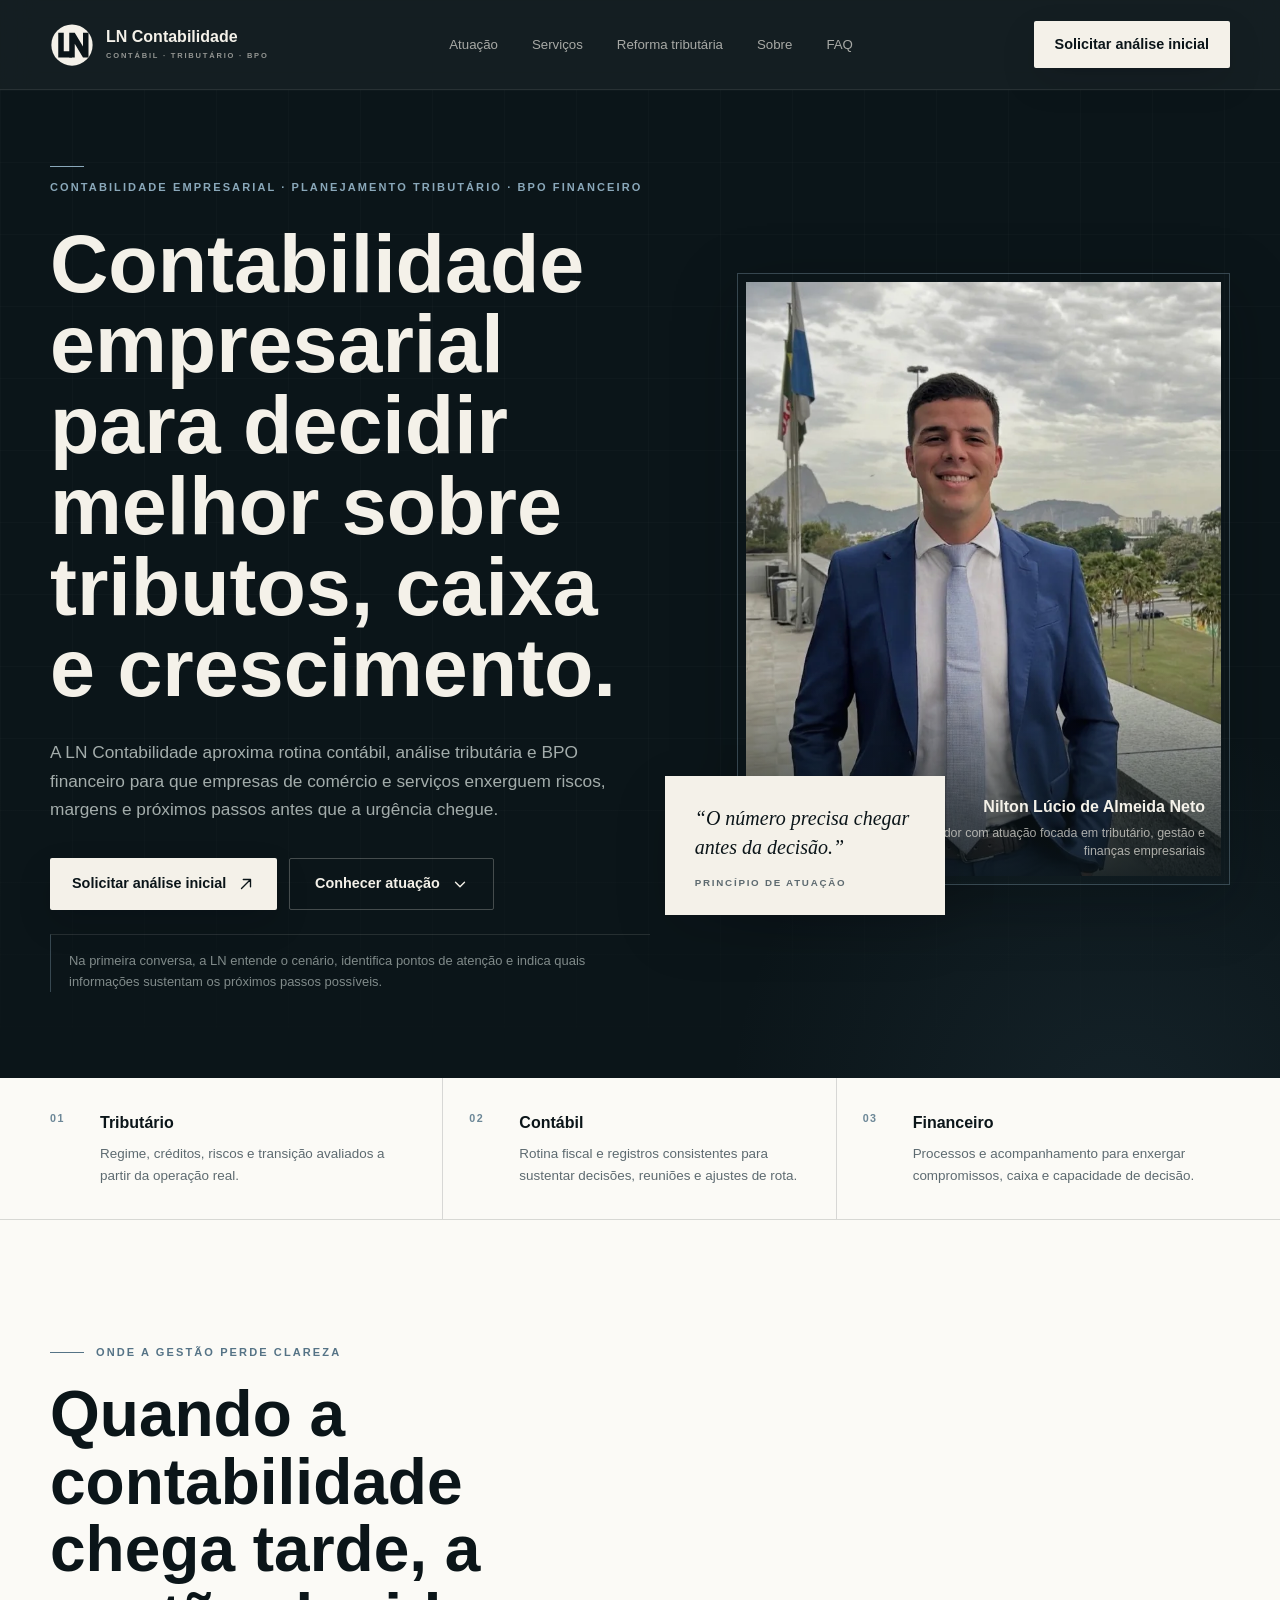
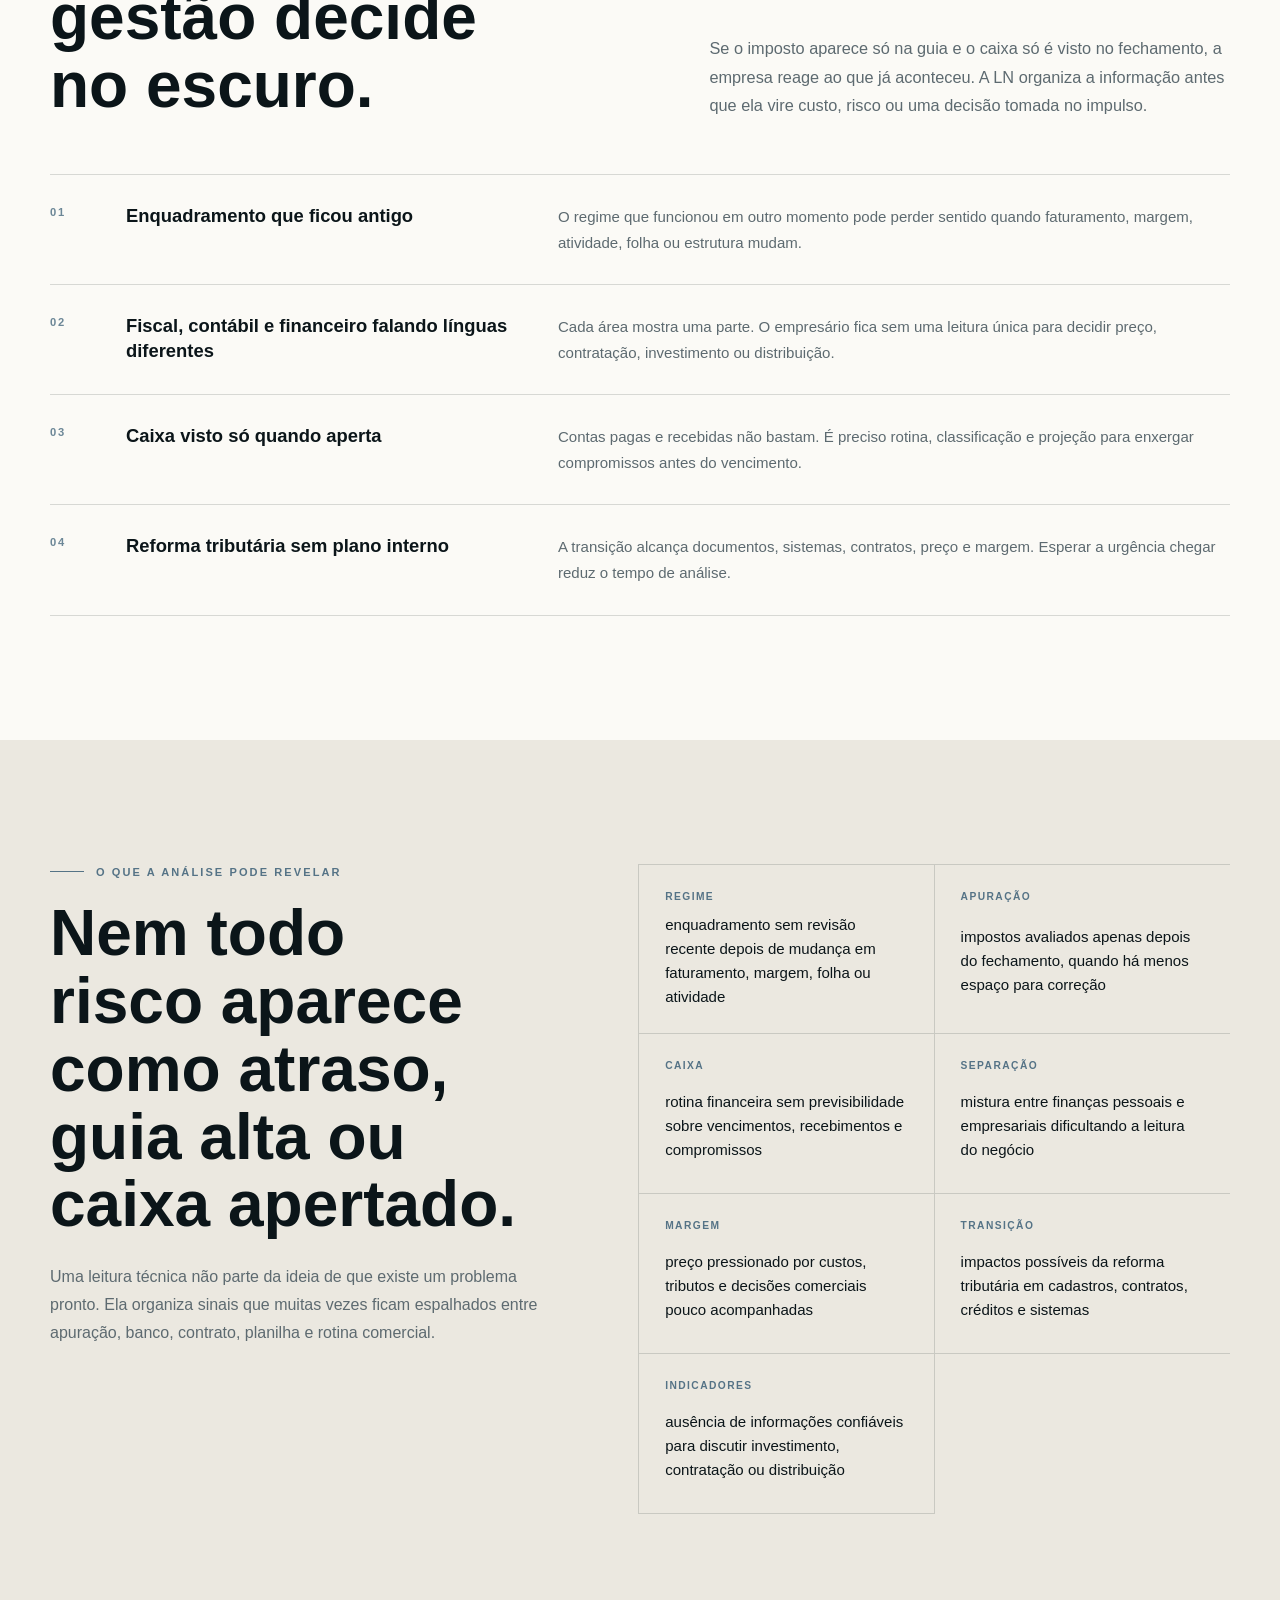
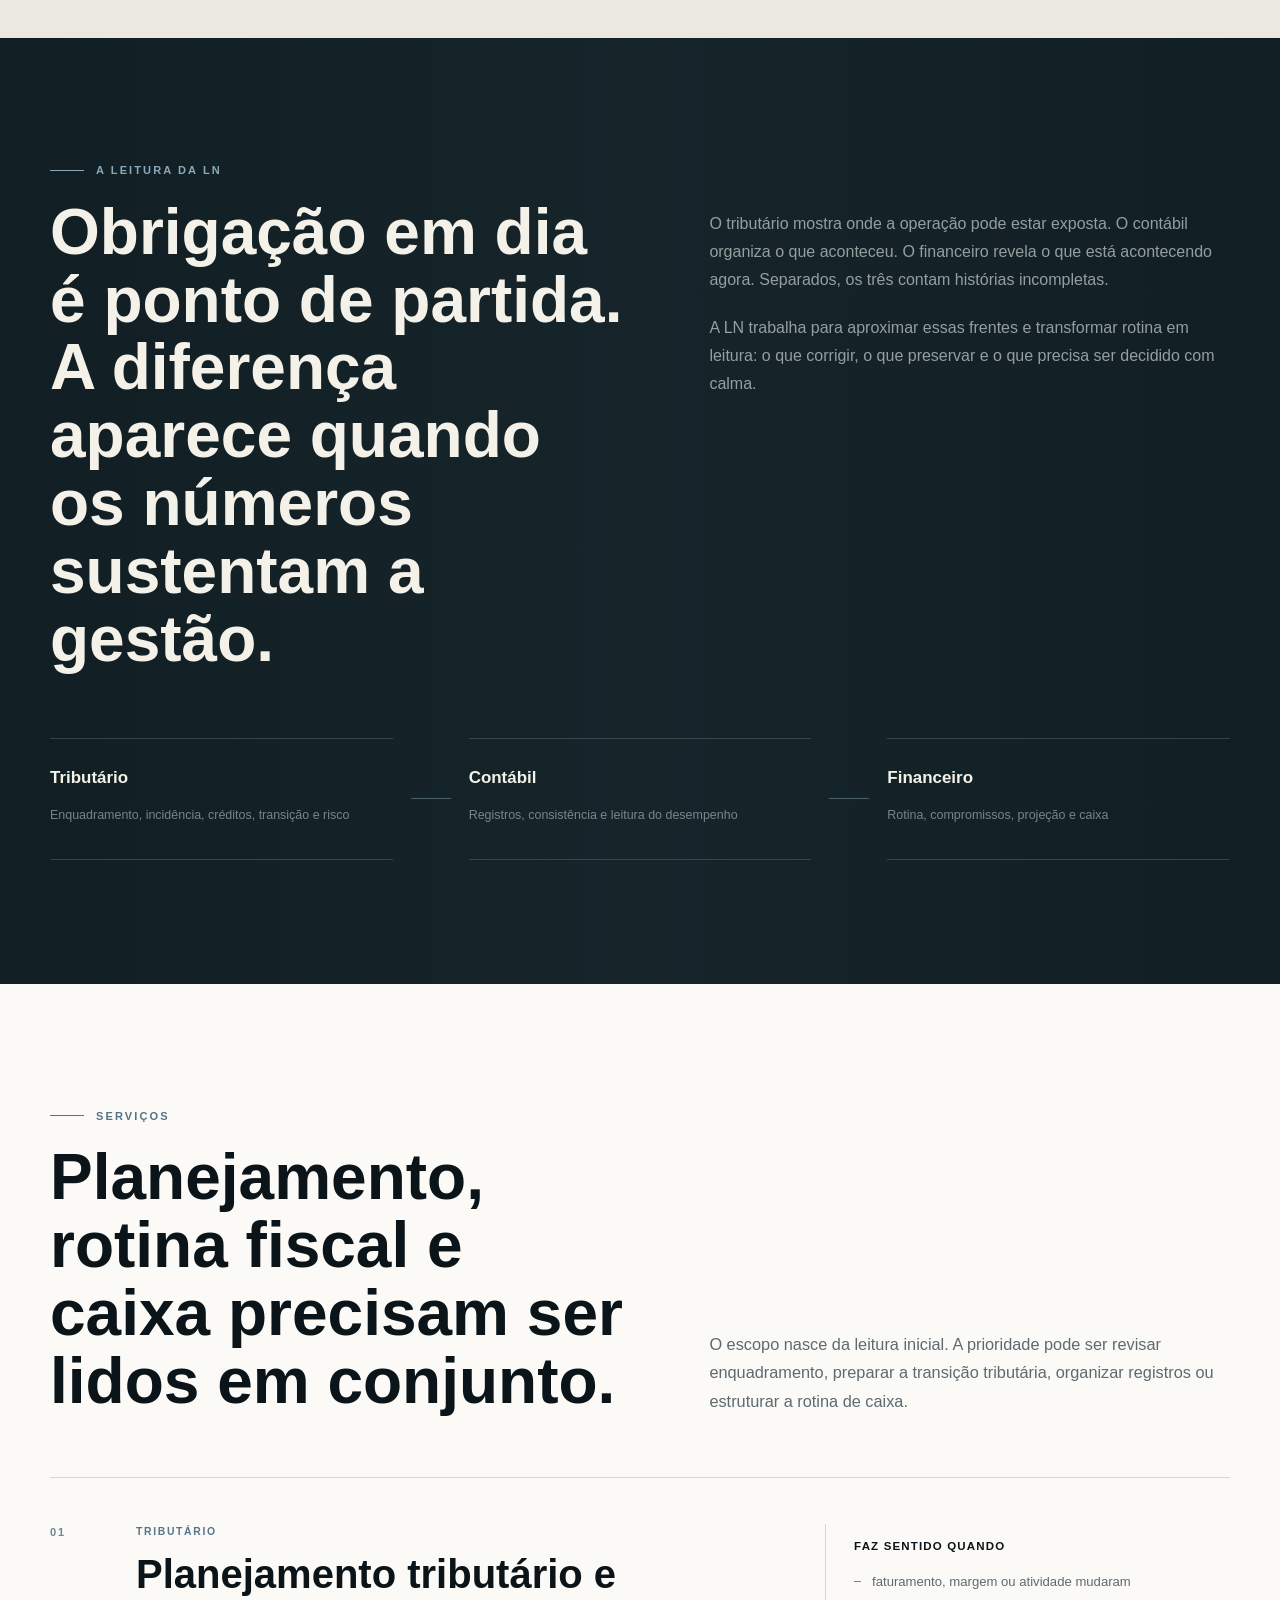
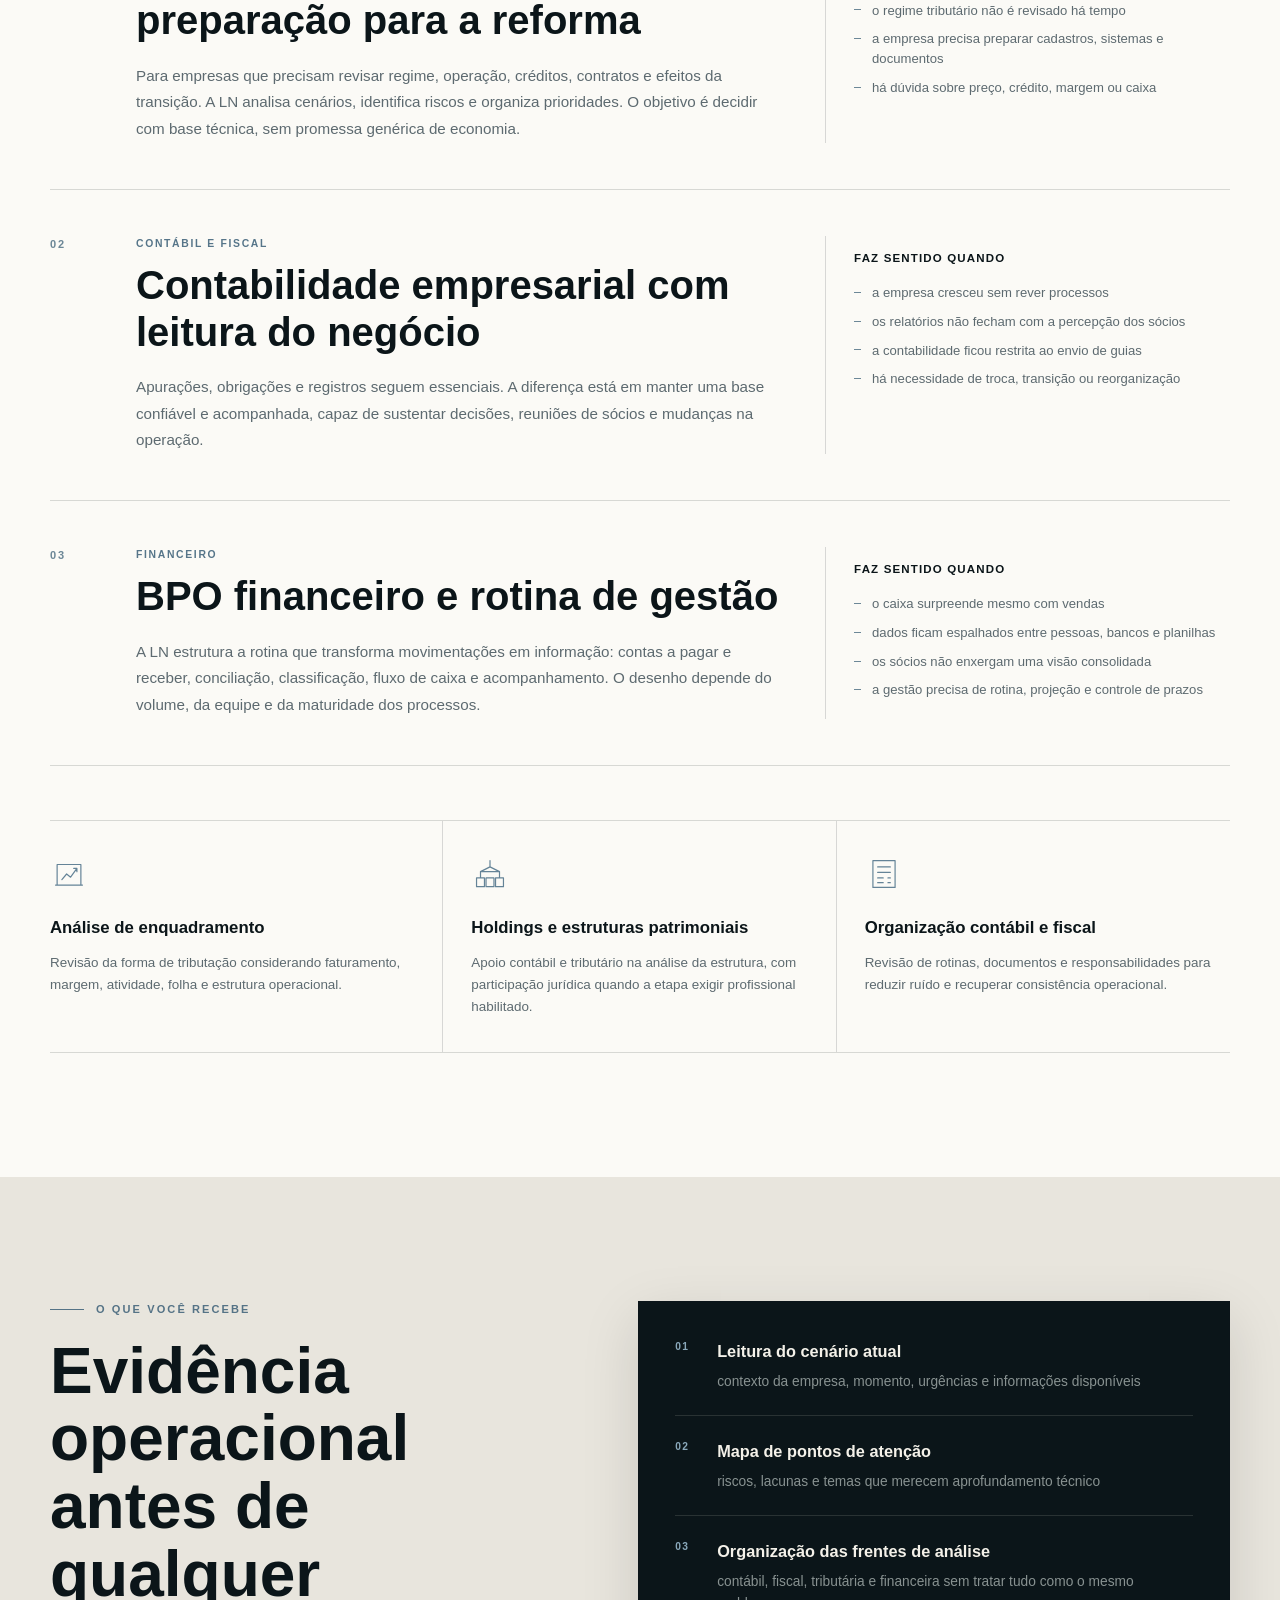
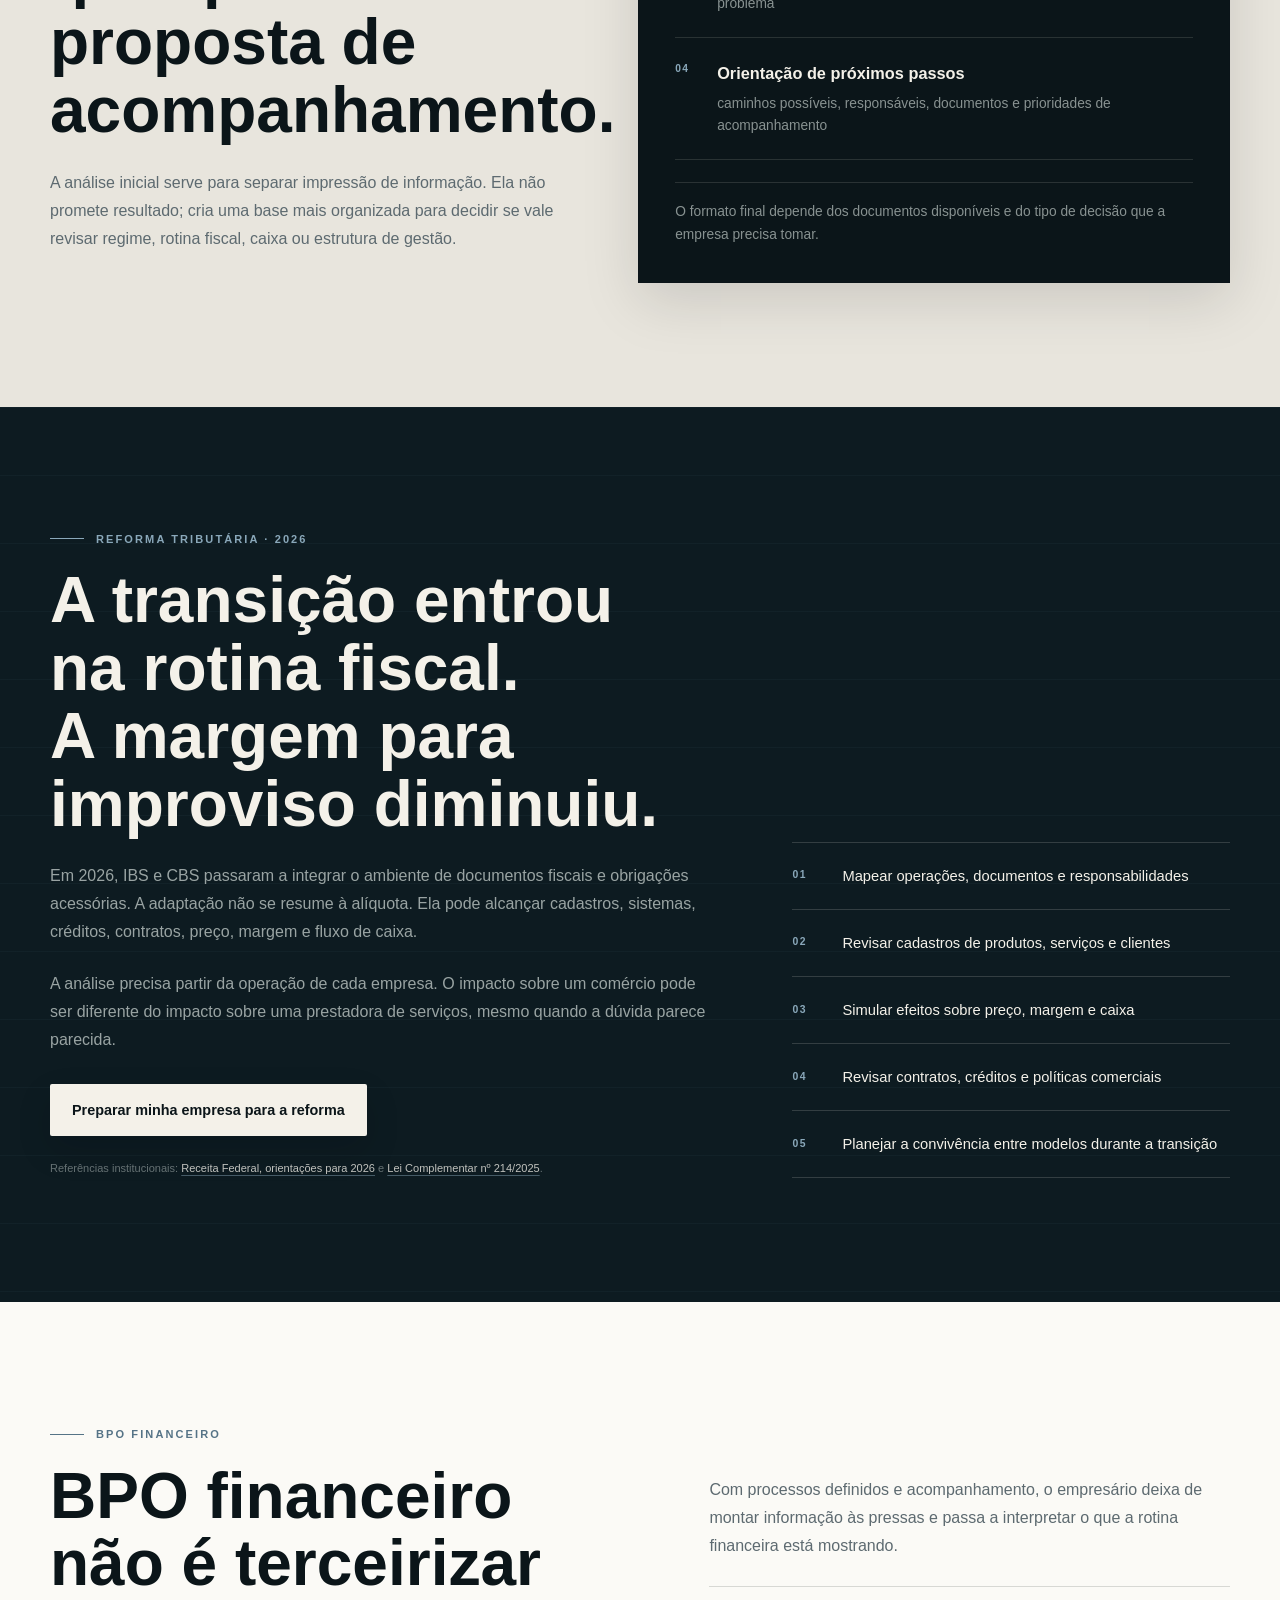
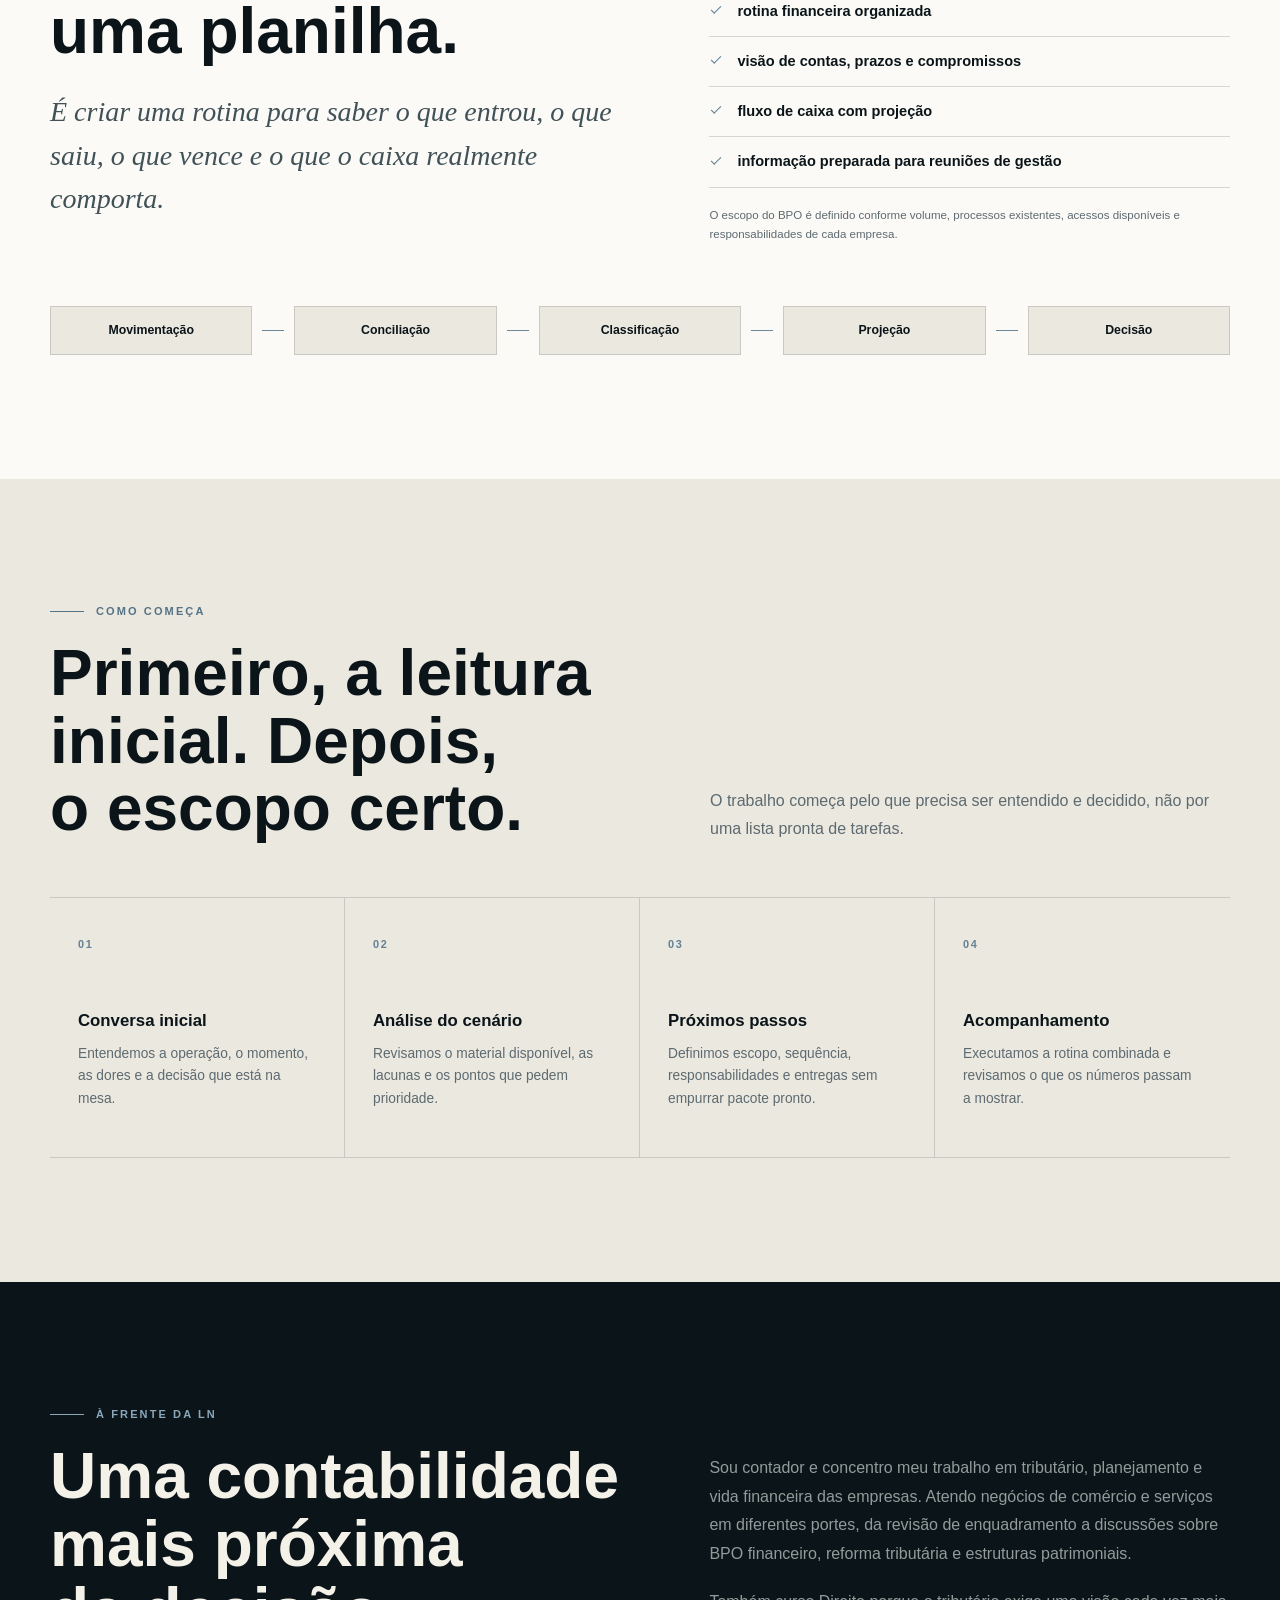
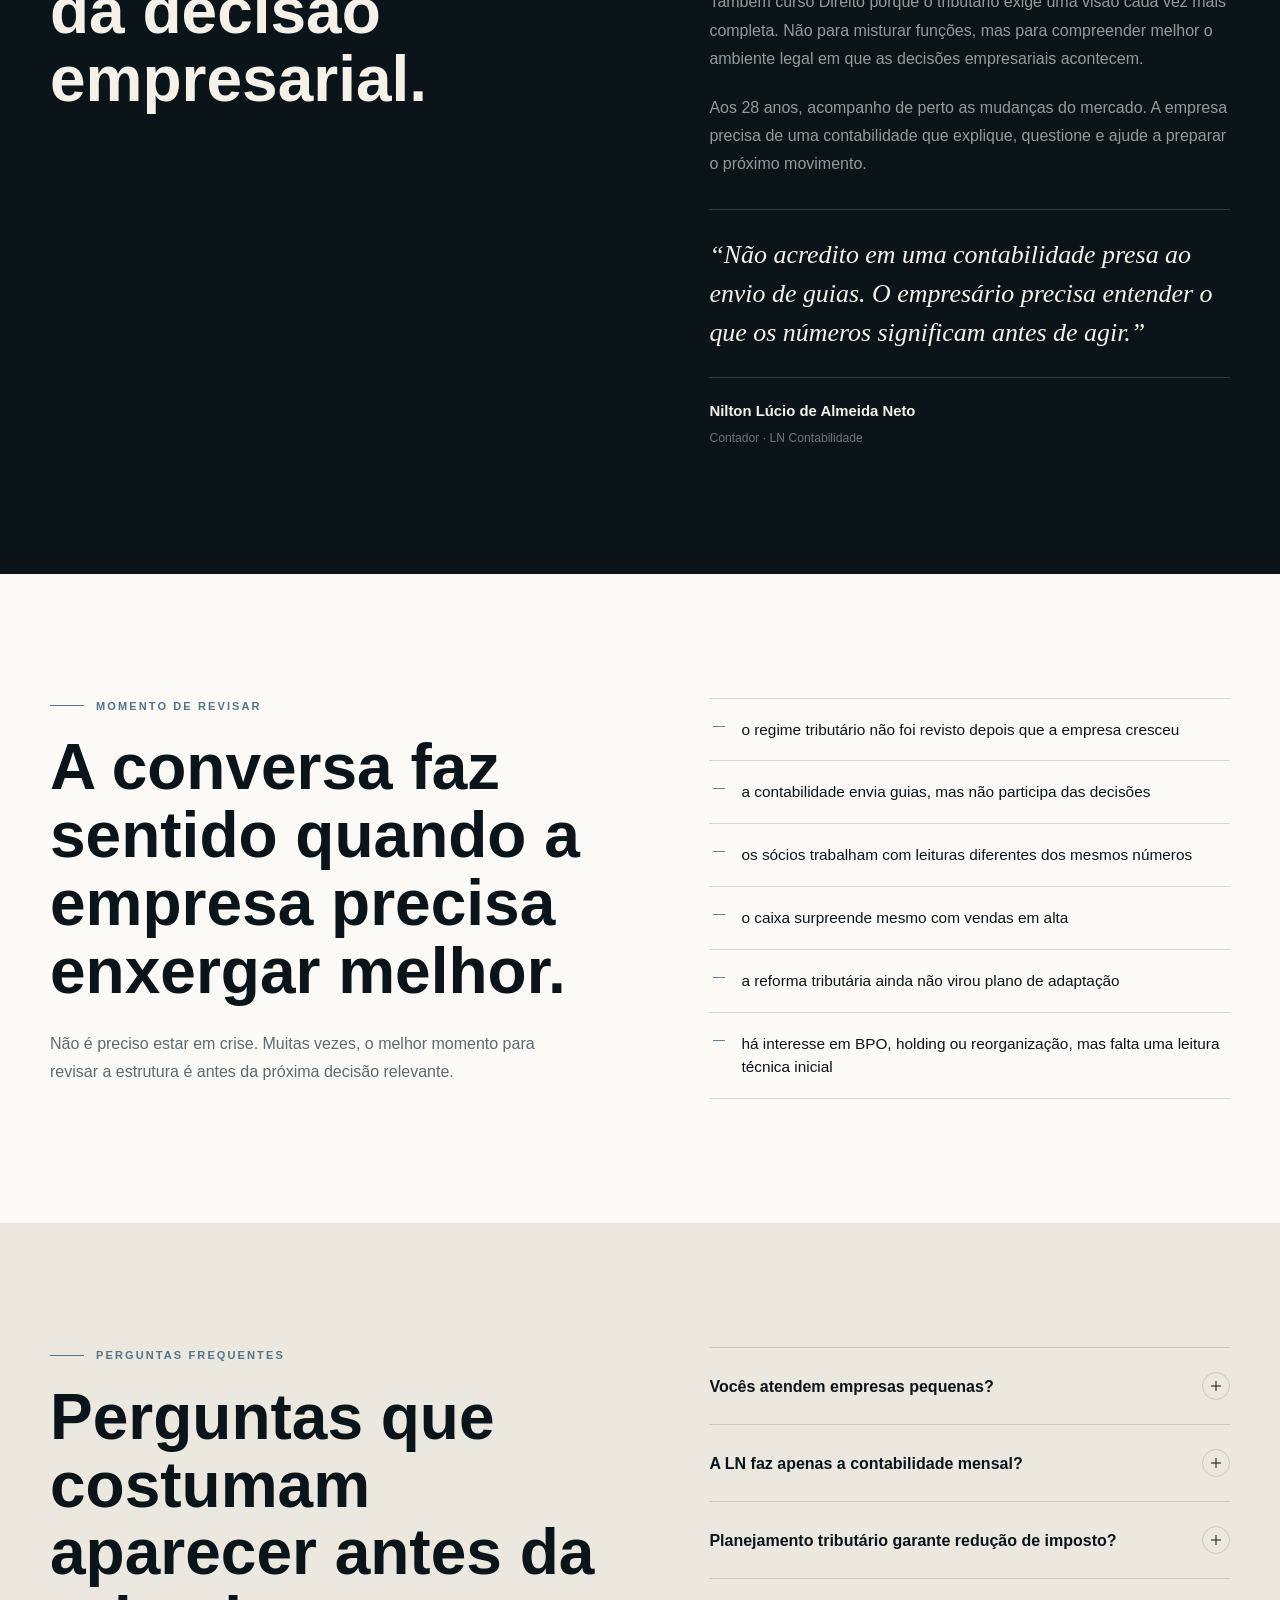
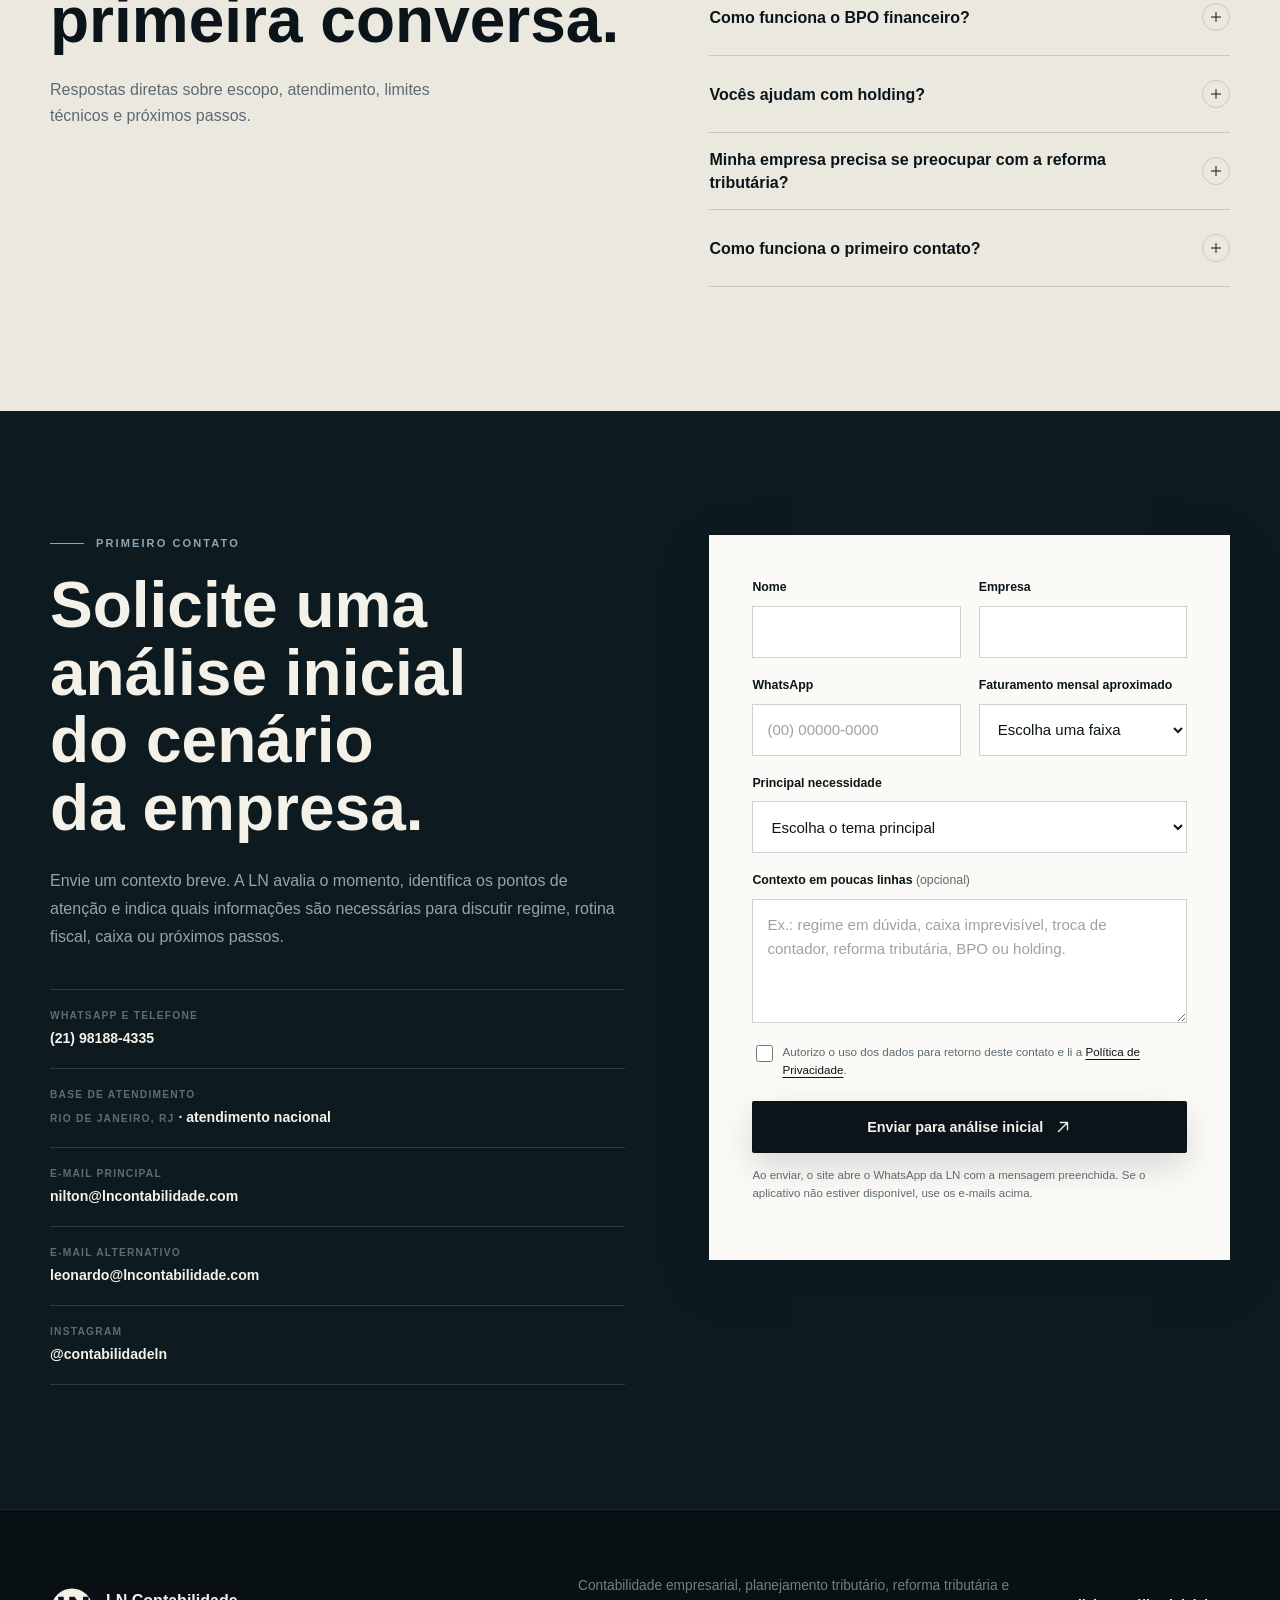
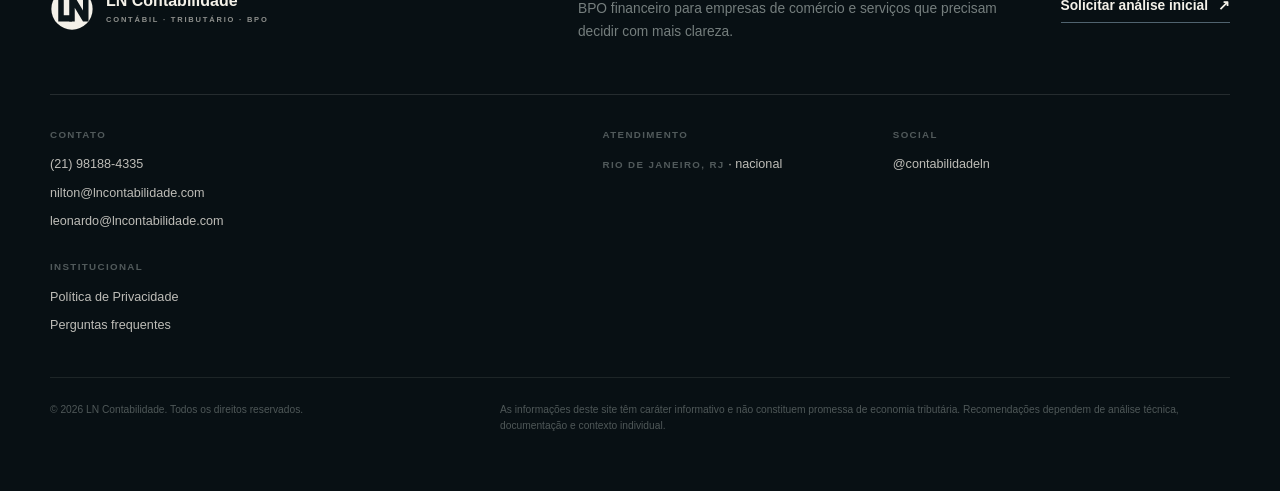
==== commit b51a1c31: "Update LN Contabilidade contact information" ====
--- a/index.html
+++ b/index.html
@@ -15,7 +15,8 @@
   <meta property="og:site_name" content="LN Contabilidade">
   <meta property="og:title" content="LN Contabilidade | Contabilidade, tributos e caixa antes da decisão">
   <meta property="og:description" content="Assessoria contábil, tributária e financeira para revisar regime, rotina fiscal, caixa e próximos passos.">
-  <meta property="og:image" content="./assets/social/og-ln-contabilidade.jpg">
+  <meta property="og:url" content="https://ln-contabilidade.vercel.app/">
+  <meta property="og:image" content="https://ln-contabilidade.vercel.app/assets/social/og-ln-contabilidade.jpg">
   <meta property="og:image:width" content="1200">
   <meta property="og:image:height" content="630">
   <meta property="og:image:alt" content="LN Contabilidade e Nilton Lúcio de Almeida Neto">
@@ -23,8 +24,9 @@
   <meta name="twitter:card" content="summary_large_image">
   <meta name="twitter:title" content="LN Contabilidade | Contabilidade, tributos e caixa antes da decisão">
   <meta name="twitter:description" content="Assessoria contábil, tributária e financeira para revisar regime, rotina fiscal, caixa e próximos passos.">
-  <meta name="twitter:image" content="./assets/social/og-ln-contabilidade.jpg">
-
+  <meta name="twitter:image" content="https://ln-contabilidade.vercel.app/assets/social/og-ln-contabilidade.jpg">
+
+  <link rel="canonical" href="https://ln-contabilidade.vercel.app/">
   <link rel="icon" href="./assets/favicon/favicon.svg" type="image/svg+xml">
   <link rel="icon" href="./assets/favicon/favicon-32.png" sizes="32x32" type="image/png">
   <link rel="apple-touch-icon" href="./assets/favicon/apple-touch-icon.png">
@@ -38,6 +40,23 @@
     "name": "LN Contabilidade",
     "description": "Contabilidade empresarial, planejamento tributário, reforma tributária, assessoria fiscal e BPO financeiro para empresas de comércio e serviços.",
     "email": "nilton@lncontabilidade.com",
+    "telephone": "+55 21 98188-4335",
+    "areaServed": [
+      {
+        "@type": "AdministrativeArea",
+        "name": "Rio de Janeiro, RJ"
+      },
+      {
+        "@type": "Country",
+        "name": "Brasil"
+      }
+    ],
+    "address": {
+      "@type": "PostalAddress",
+      "addressLocality": "Rio de Janeiro",
+      "addressRegion": "RJ",
+      "addressCountry": "BR"
+    },
     "sameAs": ["https://www.instagram.com/contabilidadeln/"],
     "member": {
       "@type": "Person",
@@ -494,6 +513,8 @@
           <h2 id="contact-title">Solicite uma análise inicial do cenário da empresa.</h2>
           <p>Envie um contexto breve. A LN avalia o momento, identifica os pontos de atenção e indica quais informações são necessárias para discutir regime, rotina fiscal, caixa ou próximos passos.</p>
           <div class="contact-channels">
+            <a href="tel:21981884335" data-phone-link><span>WhatsApp e telefone</span><strong data-config-text="phone">(21) 98188-4335</strong></a>
+            <a href="#contato"><span>Base de atendimento</span><strong><span data-config-text="city">Rio de Janeiro, RJ</span> · atendimento nacional</strong></a>
             <a href="mailto:nilton@lncontabilidade.com" data-email-link="primary"><span>E-mail principal</span><strong data-config-text="emailPrimary">nilton@lncontabilidade.com</strong></a>
             <a href="mailto:leonardo@lncontabilidade.com" data-email-link="secondary"><span>E-mail alternativo</span><strong data-config-text="emailSecondary">leonardo@lncontabilidade.com</strong></a>
             <a href="https://www.instagram.com/contabilidadeln/" target="_blank" rel="noopener noreferrer" data-instagram-link><span>Instagram</span><strong data-config-text="instagramHandle">@contabilidadeln</strong></a>
@@ -560,7 +581,7 @@
             Enviar para análise inicial
             <svg viewBox="0 0 20 20" aria-hidden="true"><path d="M5 15 15 5M7 5h8v8"/></svg>
           </button>
-          <p class="form-note">Como o WhatsApp público ainda não está configurado, o site prepara um e-mail com os dados preenchidos. Quando o número for definido, o envio abrirá o WhatsApp.</p>
+          <p class="form-note">Ao enviar, o site abre o WhatsApp da LN com a mensagem preenchida. Se o aplicativo não estiver disponível, use os e-mails acima.</p>
           <p class="form-status" id="form-status" role="status" aria-live="polite"></p>
           <noscript><p class="noscript-note">O JavaScript está desativado. Envie sua mensagem para <a href="mailto:nilton@lncontabilidade.com">nilton@lncontabilidade.com</a>.</p></noscript>
         </form>
@@ -584,8 +605,13 @@
     <div class="shell footer-links">
       <div>
         <span>Contato</span>
+        <a href="tel:21981884335" data-phone-link data-config-text="phone">(21) 98188-4335</a>
         <a href="mailto:nilton@lncontabilidade.com" data-email-link="primary" data-config-text="emailPrimary">nilton@lncontabilidade.com</a>
         <a href="mailto:leonardo@lncontabilidade.com" data-email-link="secondary" data-config-text="emailSecondary">leonardo@lncontabilidade.com</a>
+      </div>
+      <div>
+        <span>Atendimento</span>
+        <a href="#contato"><span data-config-text="city">Rio de Janeiro, RJ</span> · nacional</a>
       </div>
       <div>
         <span>Social</span>
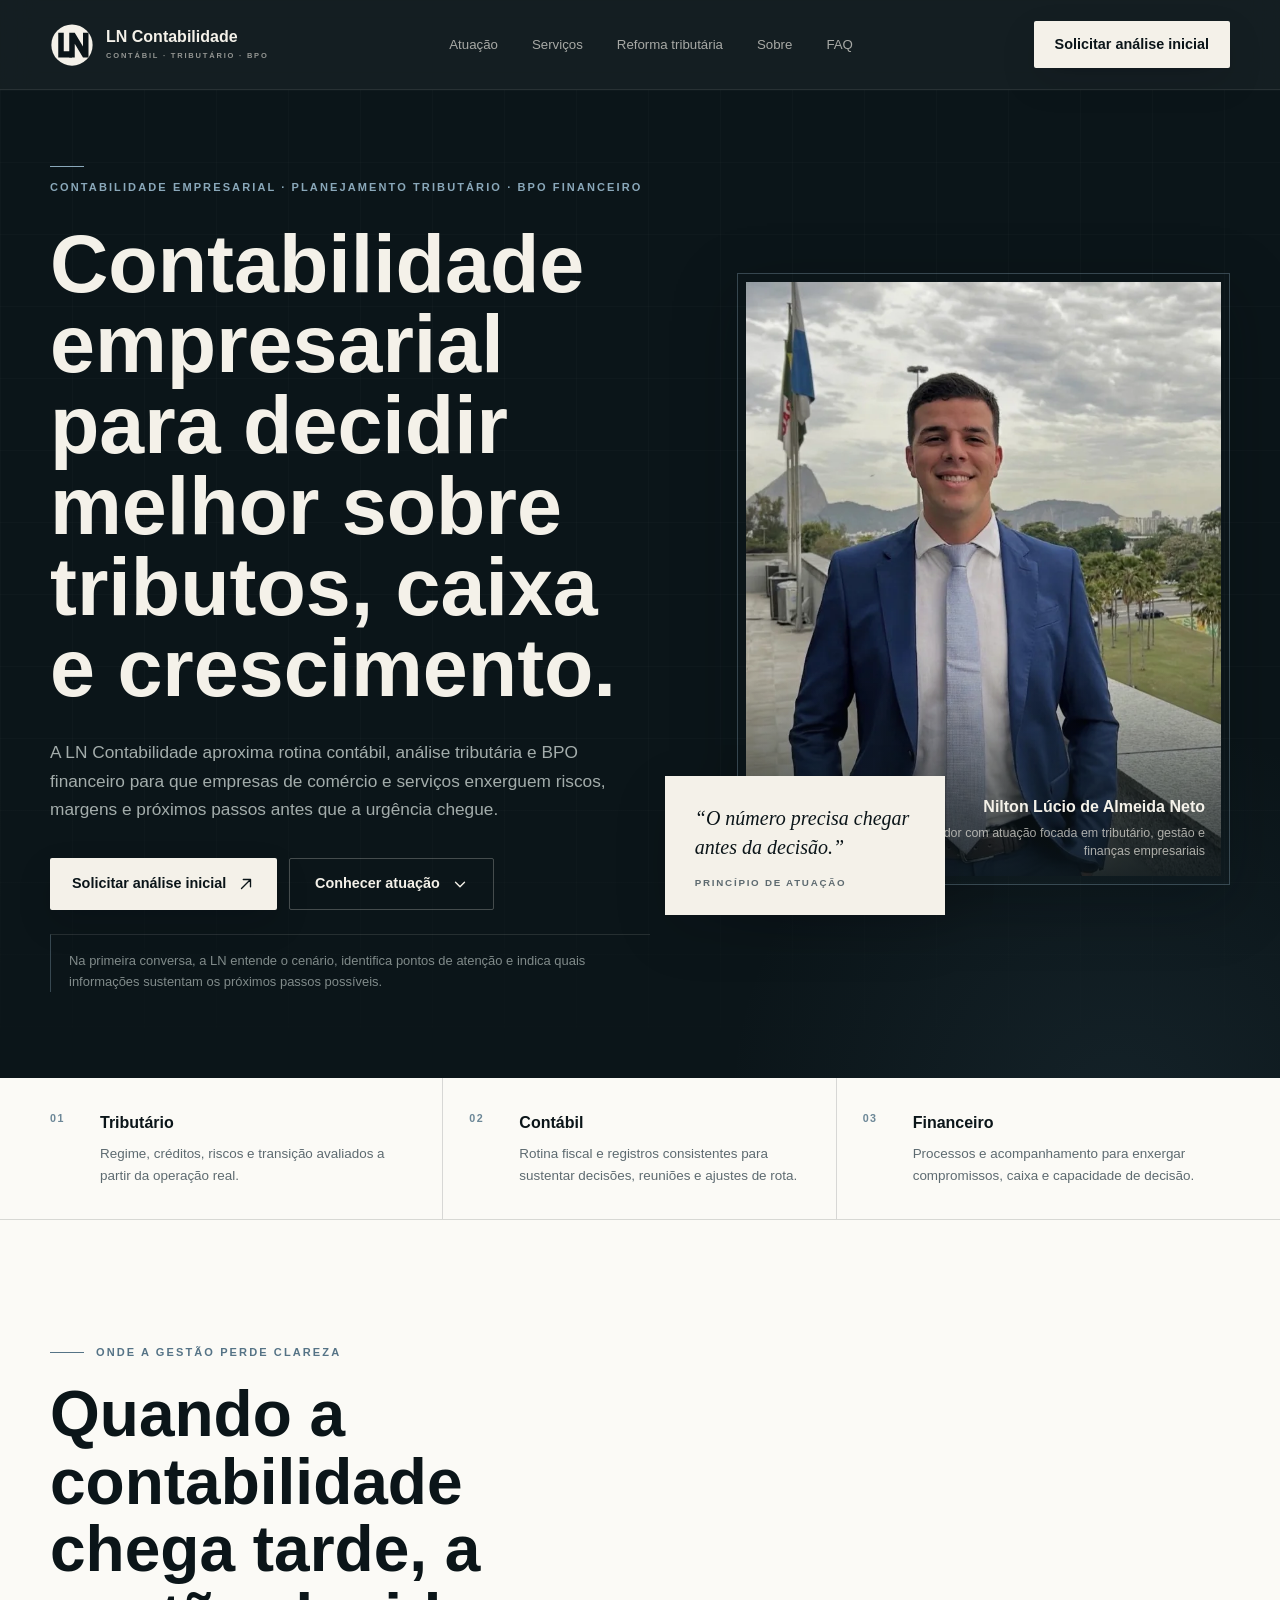
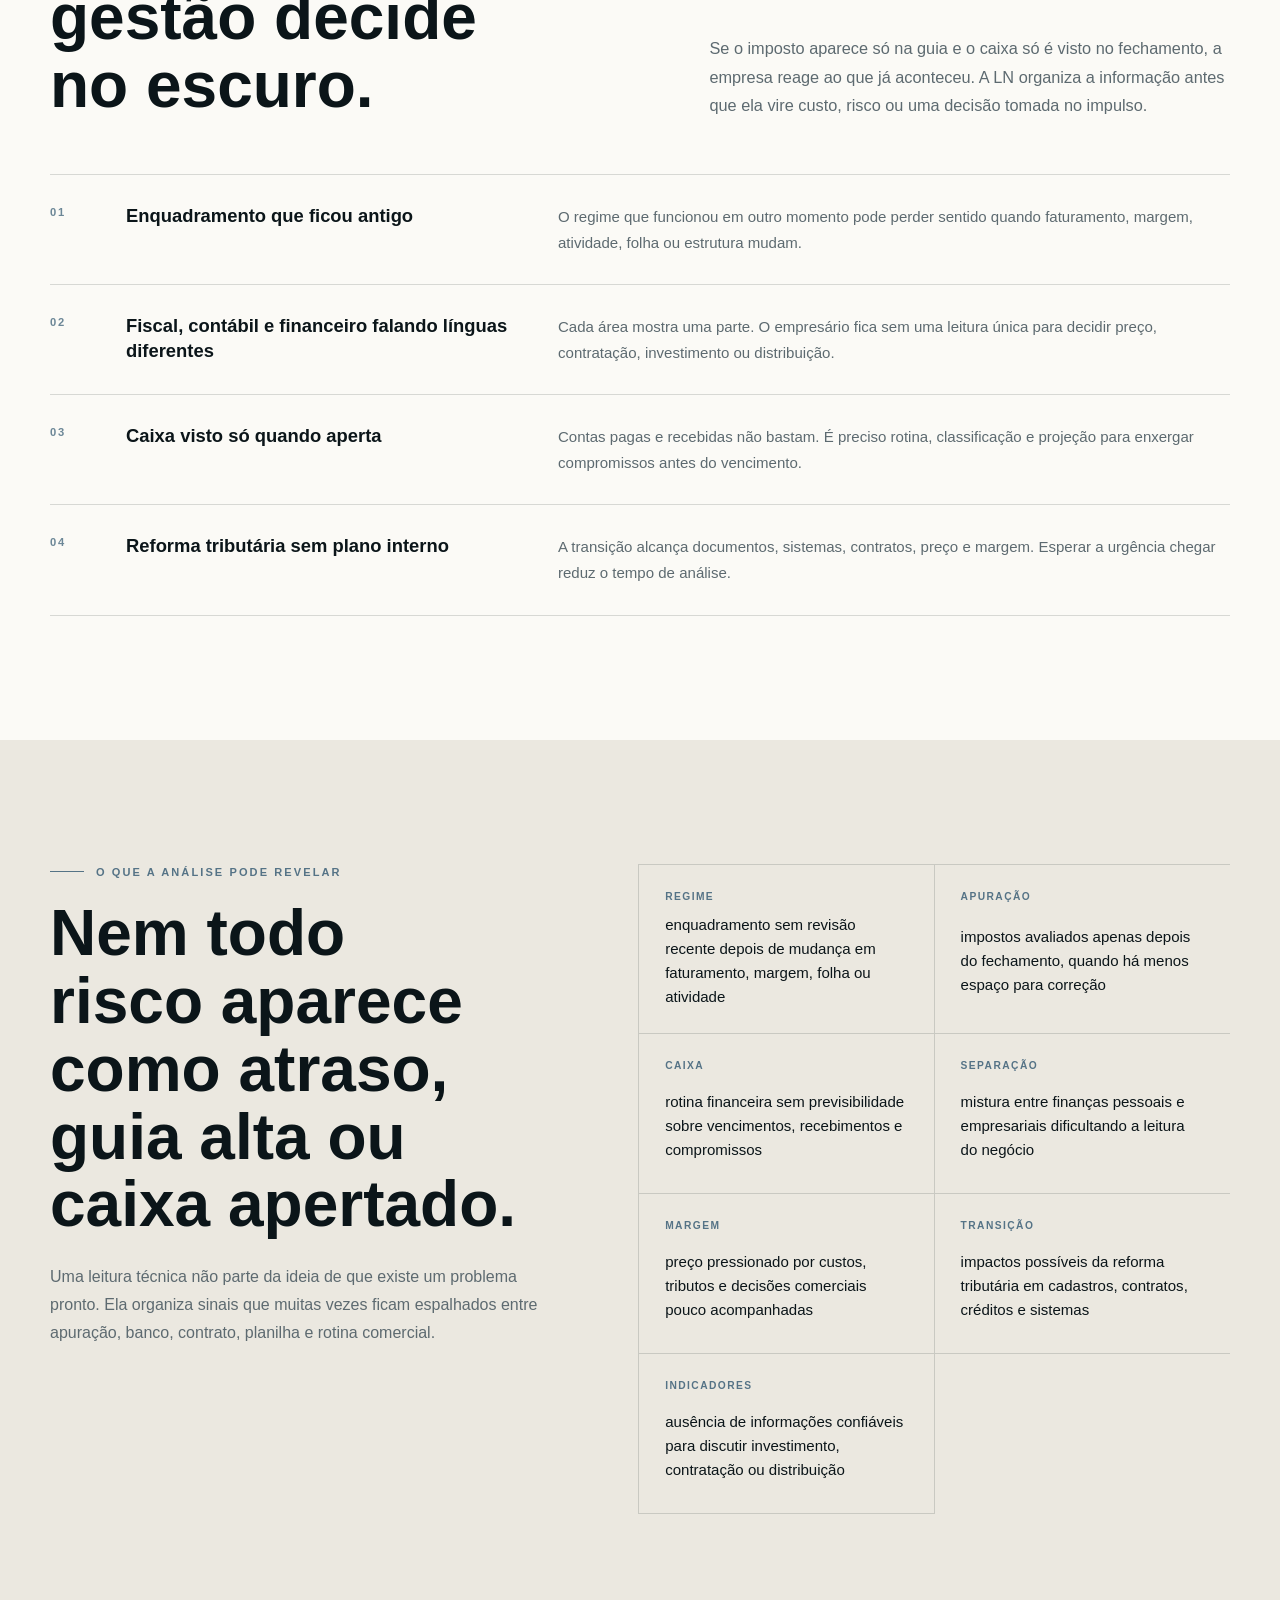
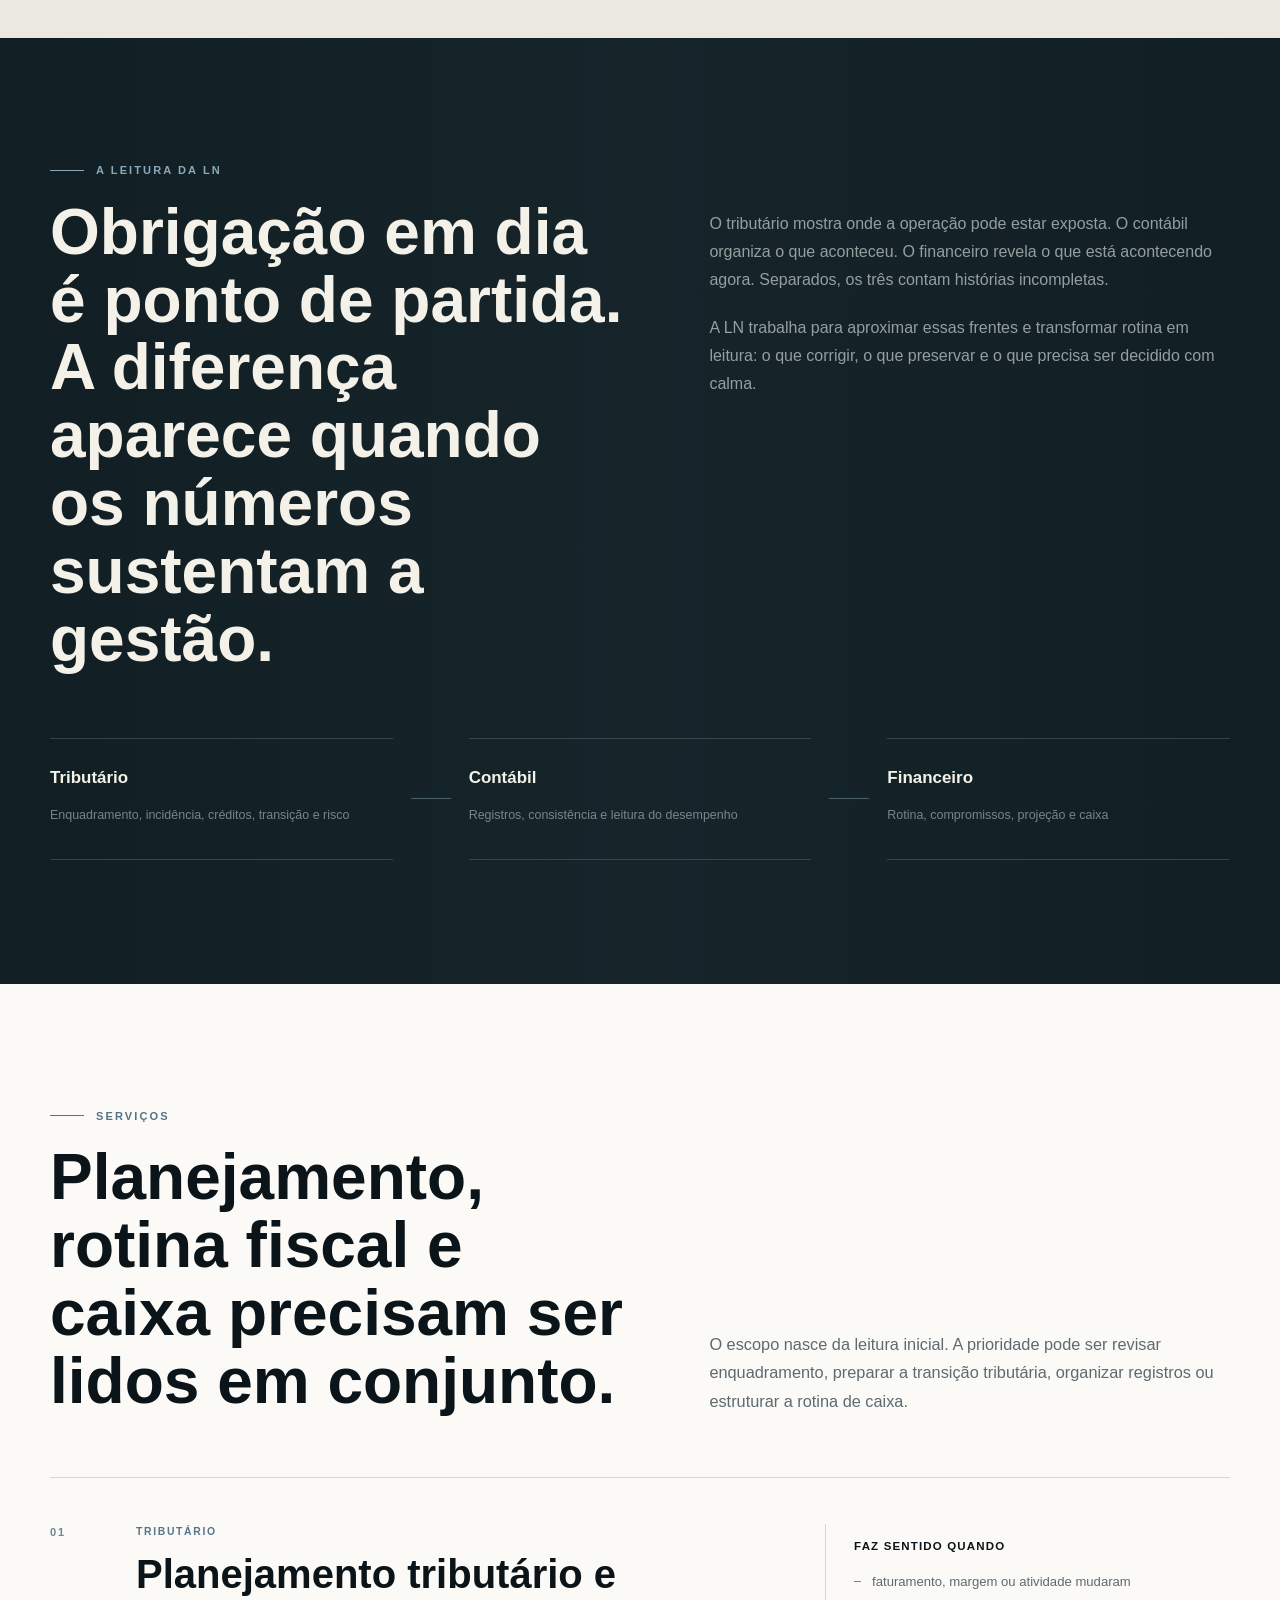
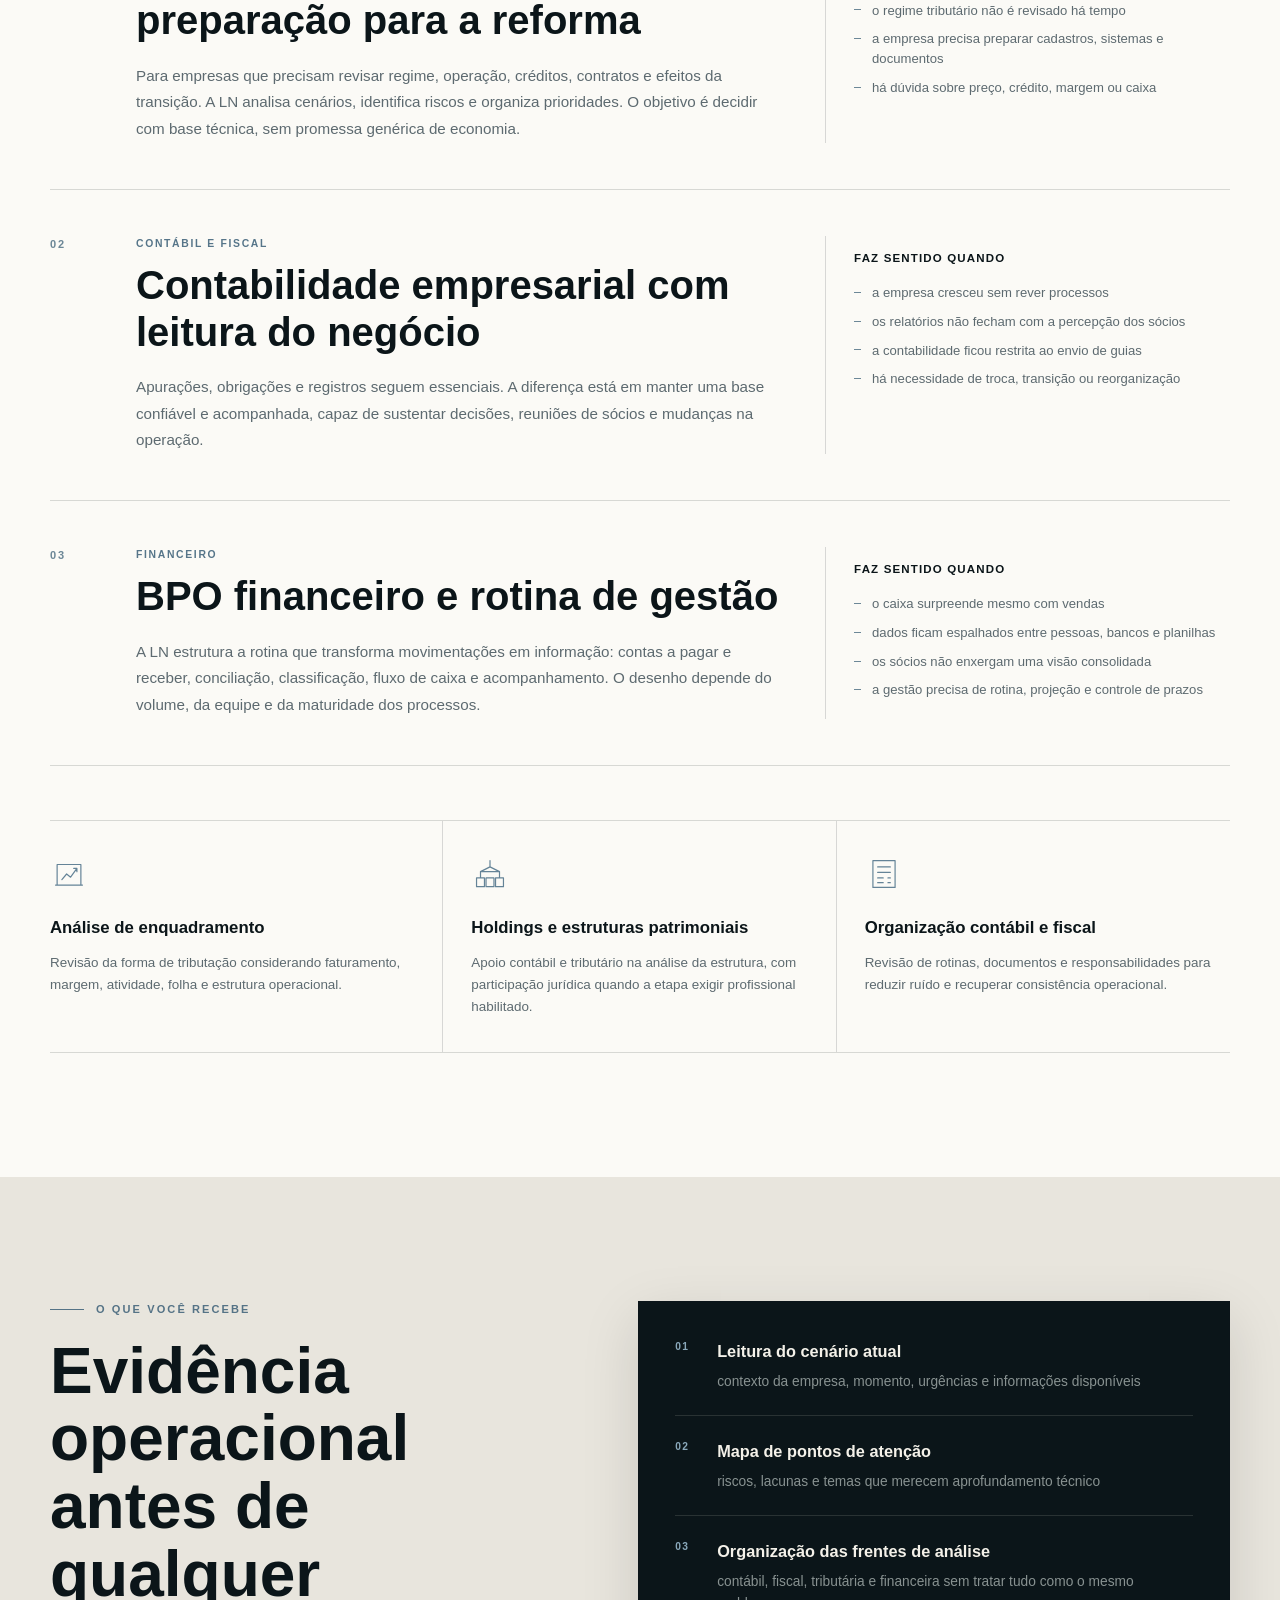
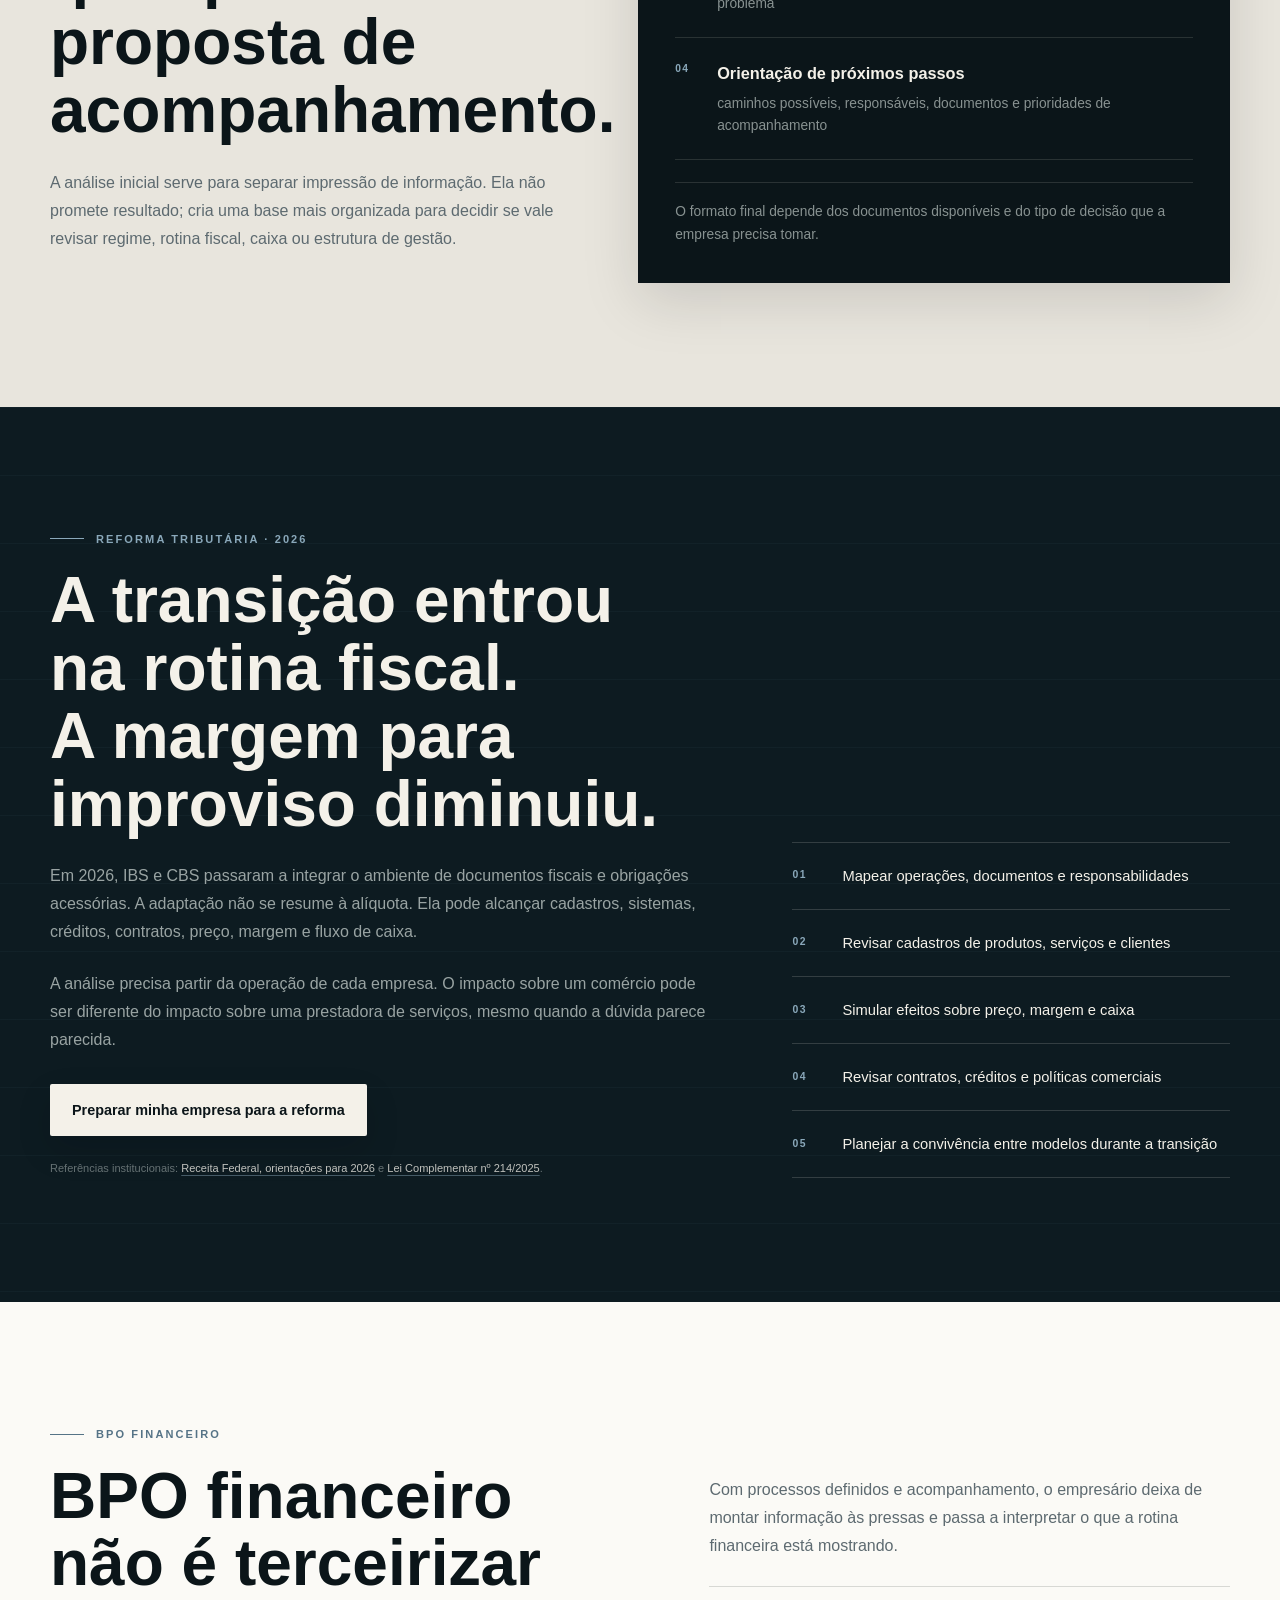
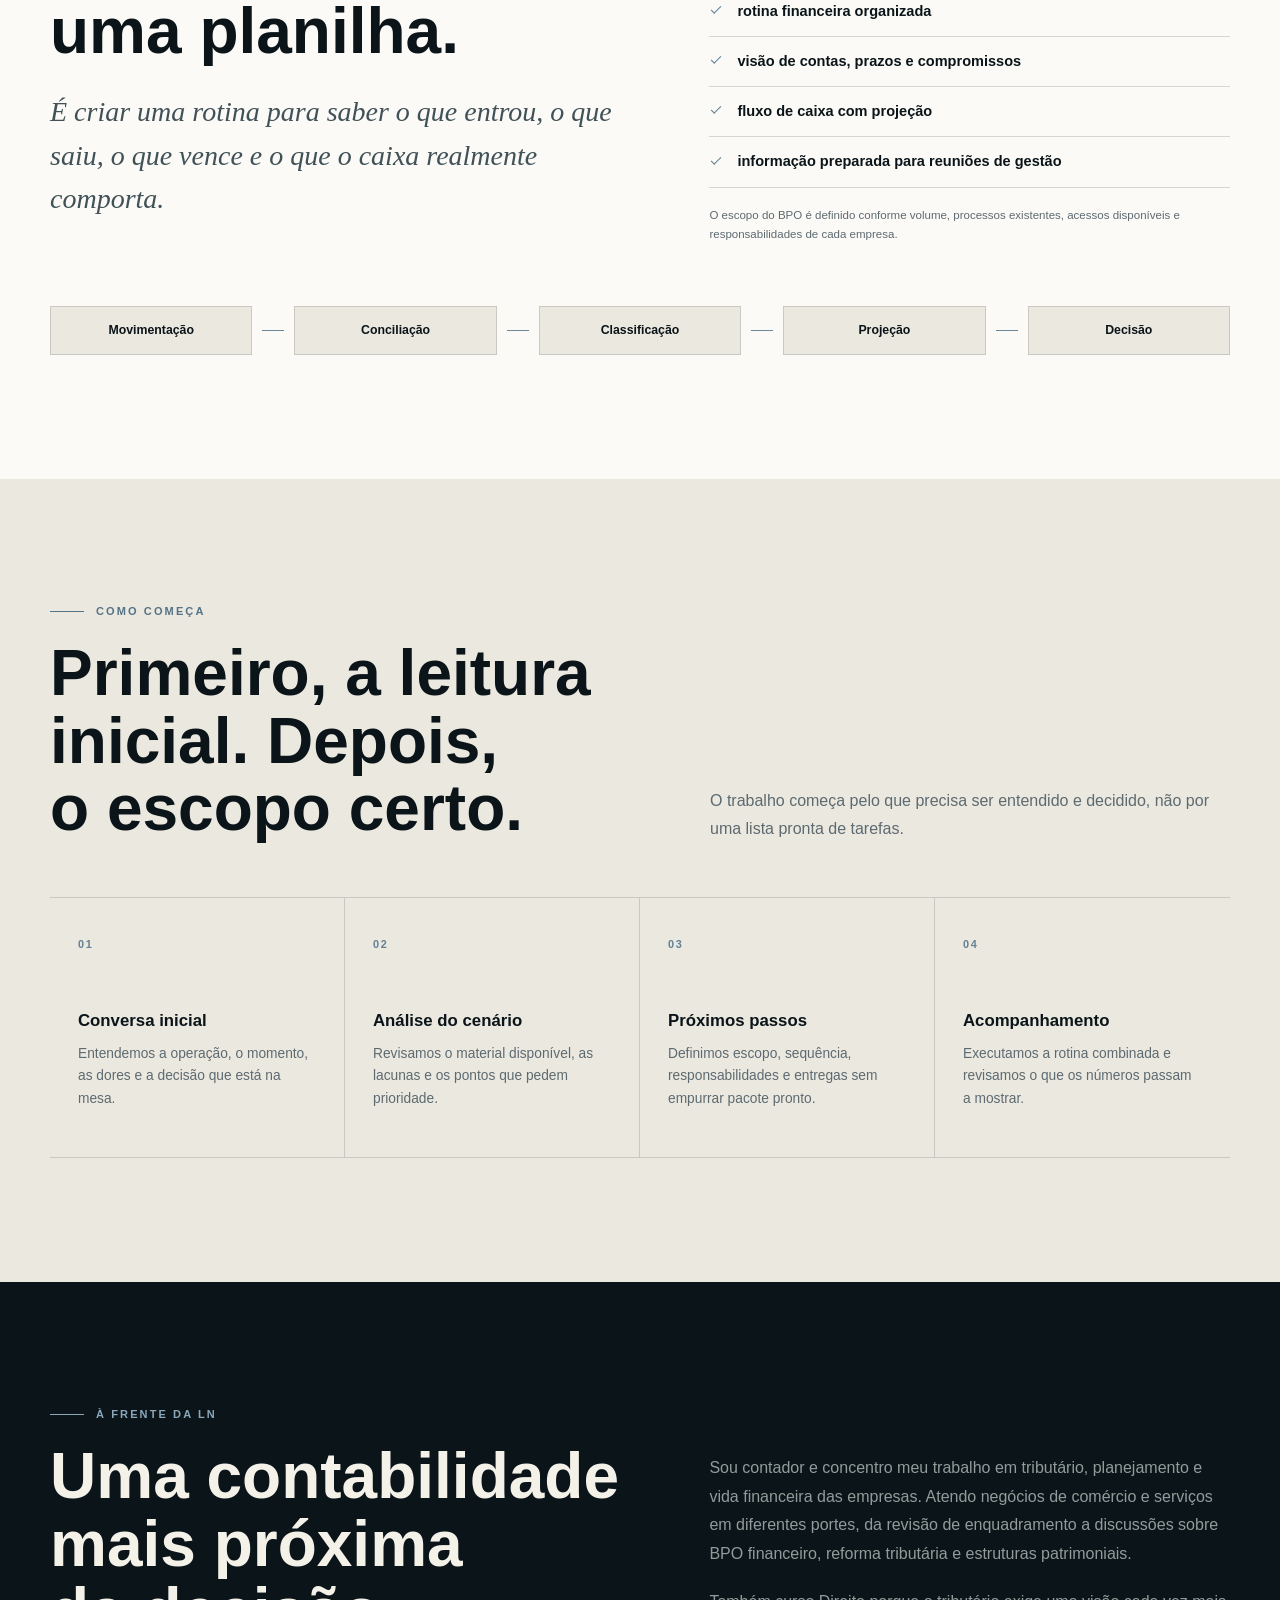
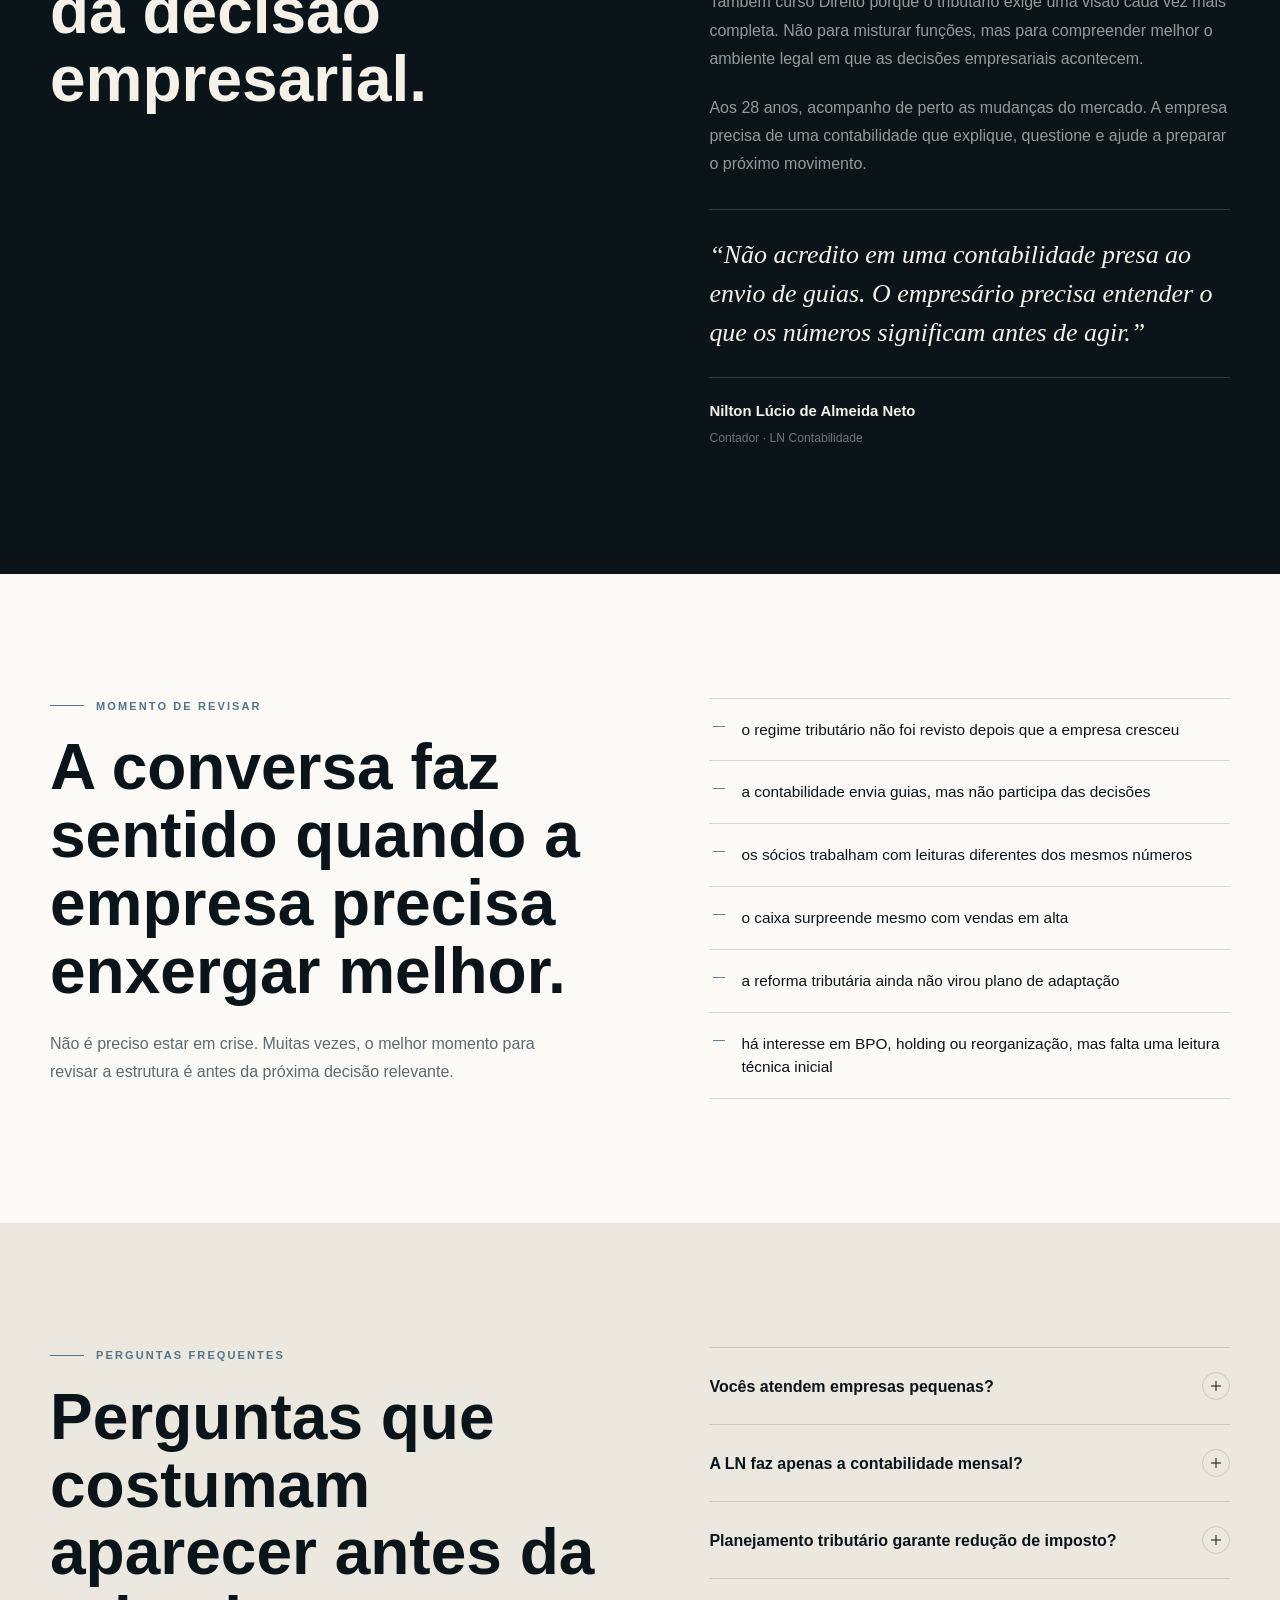
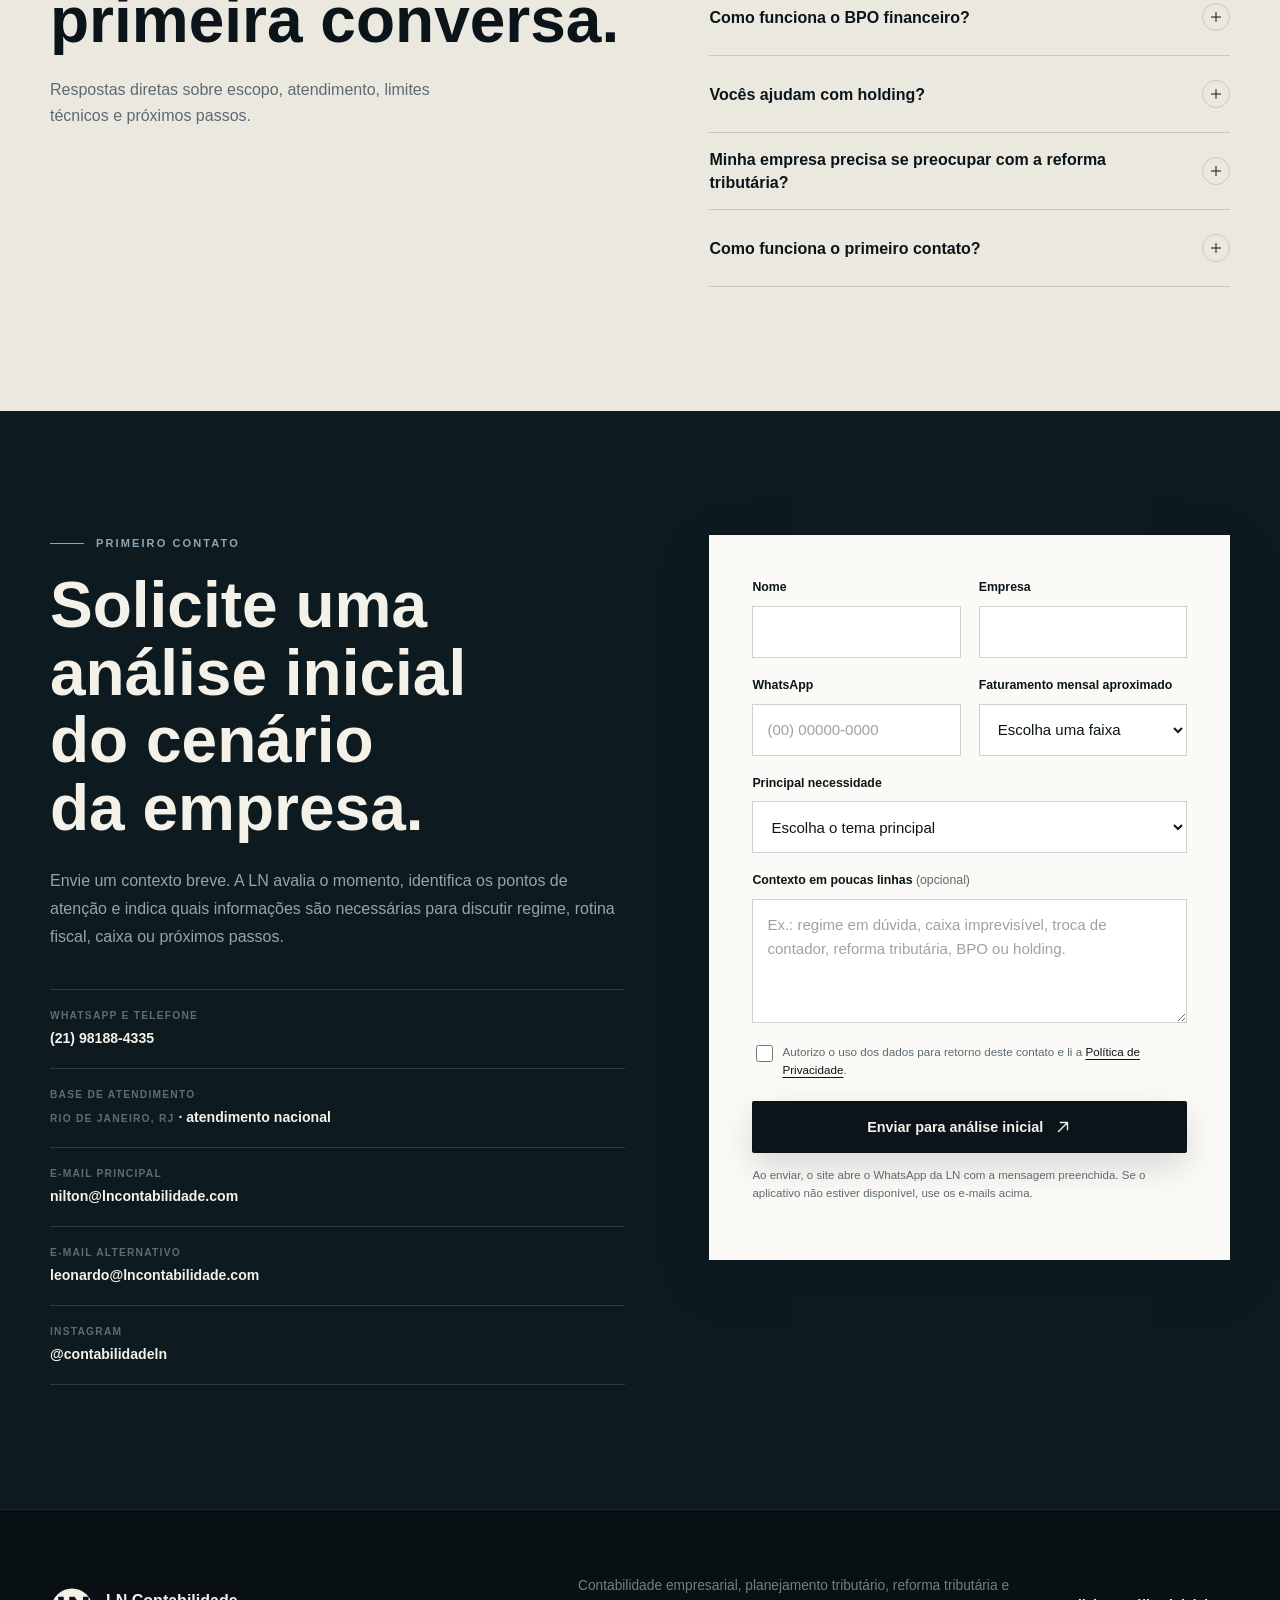
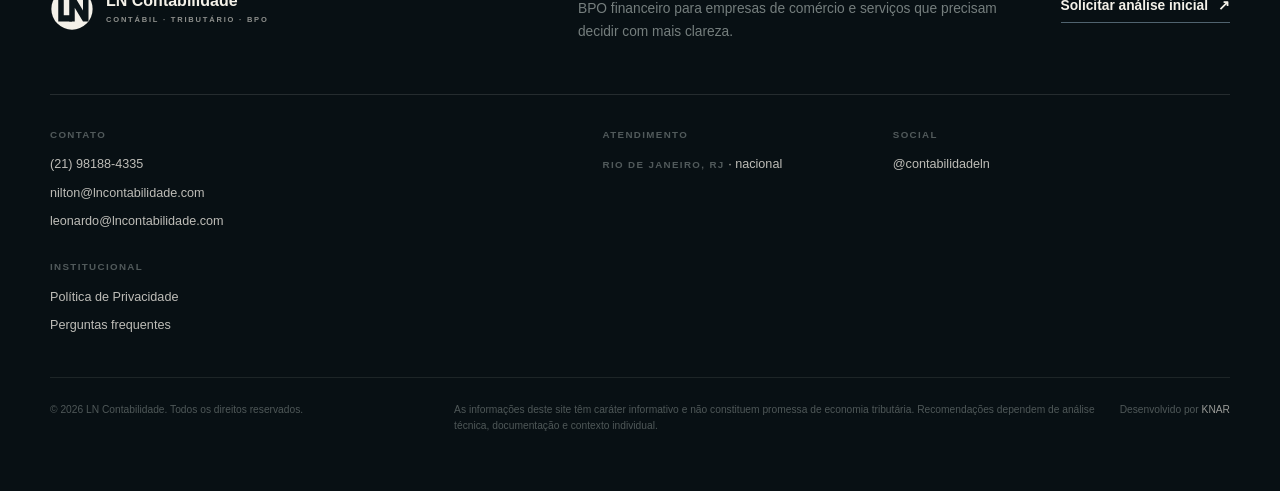
==== commit 66503f50: "Add KNAR footer backlink" ====
--- a/index.html
+++ b/index.html
@@ -626,6 +626,7 @@
     <div class="shell footer-bottom">
       <p>© <span data-current-year>2026</span> LN Contabilidade. Todos os direitos reservados.</p>
       <p>As informações deste site têm caráter informativo e não constituem promessa de economia tributária. Recomendações dependem de análise técnica, documentação e contexto individual.</p>
+      <p class="footer-credit">Desenvolvido por <a href="https://knar.io/" target="_blank" rel="noopener">KNAR</a></p>
     </div>
   </footer>
 
--- a/assets/css/styles.css
+++ b/assets/css/styles.css
@@ -1612,6 +1612,19 @@
   line-height: 1.6;
 }
 
+.footer-credit {
+  white-space: nowrap;
+}
+
+.footer-credit a {
+  color: rgba(244, 241, 233, 0.62);
+  text-decoration: none;
+}
+
+.footer-credit a:hover {
+  color: var(--ivory);
+}
+
 .mobile-contact {
   position: fixed;
   z-index: 90;
@@ -1881,7 +1894,12 @@
   }
 
   .footer-bottom {
-    grid-template-columns: 0.75fr 1.25fr;
+    grid-template-columns: 0.75fr 1.25fr auto;
+    align-items: start;
+  }
+
+  .footer-credit {
+    justify-self: end;
   }
 }
 
